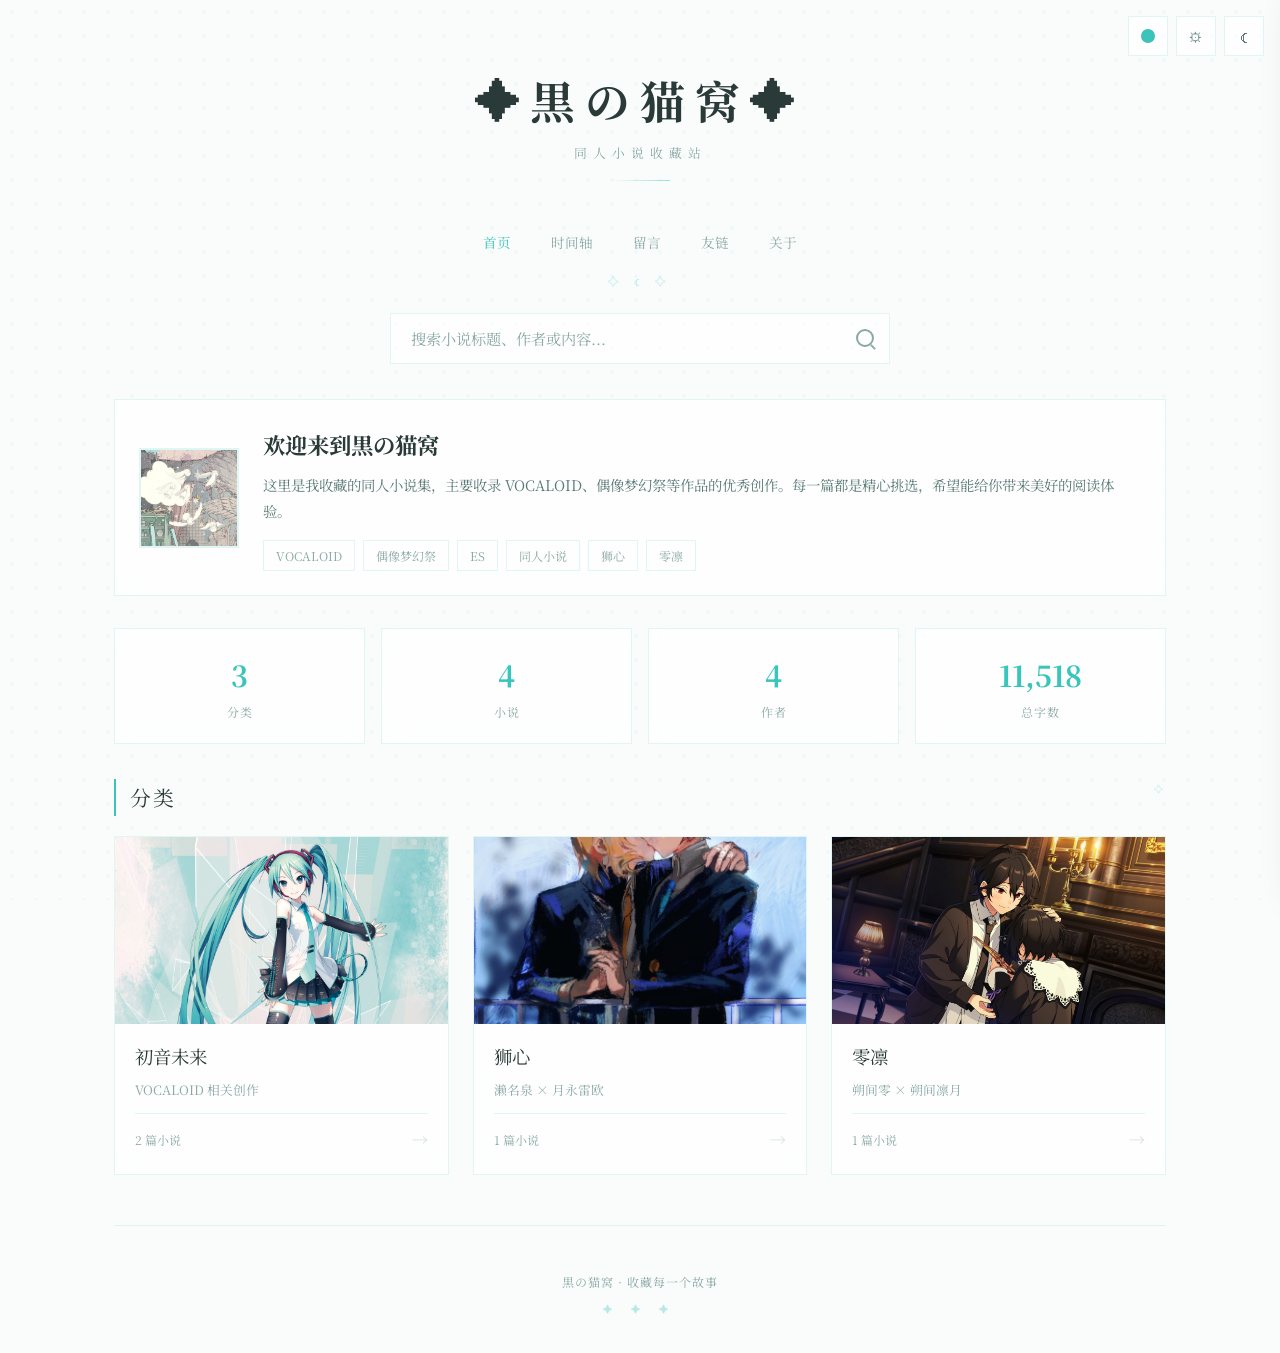
==== 备份文件（勿删）/index.html @ a97a9b84 "Deploy site - 2026-06-17 03:52:42" ====
<!DOCTYPE html>
<html lang="zh-CN">
<head>
<meta charset="UTF-8">
<meta name="viewport" content="width=device-width, initial-scale=1.0">
<link rel="icon" type="image/jpeg" href="favicon.jpg">
<meta name="description" content="黒の猫窝 - 个人同人小说收藏站，收录VOCALOID、偶像梦幻祭等优秀同人创作">
<meta name="keywords" content="同人小说,VOCALOID,偶像梦幻祭,狮心,零凛,初音未来">
<meta property="og:title" content="黒の猫窝 - 同人小说收藏站">
<meta property="og:description" content="个人同人小说收藏站，收录VOCALOID、偶像梦幻祭等优秀同人创作">
<meta property="og:type" content="website">
<link rel="canonical" href="https://kuronya39.github.io/kuro-no-nekohouse/">
<meta property="og:url" content="https://kuronya39.github.io/kuro-no-nekohouse/">
<meta property="og:image" content="https://kuronya39.github.io/kuro-no-nekohouse/avatar.png">
<meta name="twitter:card" content="summary">
<meta name="twitter:title" content="黒の猫窝 - 同人小说收藏站">
<meta name="twitter:description" content="个人同人小说收藏站，收录VOCALOID、偶像梦幻祭等优秀同人创作">
<link rel="preconnect" href="https://fonts.googleapis.com">
<link rel="preconnect" href="https://fonts.gstatic.com" crossorigin>
<link href="https://fonts.googleapis.com/css2?family=Noto+Serif+SC:wght@400;700&display=swap" rel="stylesheet">
<noscript>
<style>
  .loading-overlay { display: none !important; }
  .page { display: block !important; }
  .app-container { opacity: 1 !important; }
  body::after {
    content: '本站需要启用 JavaScript 才能正常运行。请在浏览器设置中开启 JavaScript 后刷新页面。';
    display: block; padding: 40px 20px; text-align: center;
    color: var(--accent-primary); font-size: 1rem; font-family: serif;
    background: #ffffff; position: fixed; inset: 0; z-index: 99999;
  }
</style>
</noscript>
<style>
/* ===== GOTHIC SCROLLBAR ===== */
::-webkit-scrollbar { width: 6px; }
::-webkit-scrollbar-track { background: var(--bg-primary); }
::-webkit-scrollbar-thumb { background: var(--accent-primary); border-radius: var(--radius-sm); }
::-webkit-scrollbar-thumb:hover { background: var(--accent-primary-light); }
* { scrollbar-width: thin; scrollbar-color: var(--accent-primary) var(--bg-primary); }

/* ===== LIGHT MODE - Pixiv Style ===== */
/* Global form element reset - consistent font and no border-radius */
input, select, textarea, button {
  font-family: var(--font-serif);
  border-radius: var(--radius-sm);
  -webkit-appearance: none;
  -moz-appearance: none;
  appearance: none;
}
select {
  background-image: url("data:image/svg+xml,%3Csvg xmlns='http://www.w3.org/2000/svg' width='10' height='6'%3E%3Cpath d='M0 0l5 6 5-6z' fill='%23999'/%3E%3C/svg%3E");
  background-repeat: no-repeat;
  background-position: right 10px center;
  padding-right: 28px;
}

:root {
  --bg-primary: #fafcfc;
  --bg-secondary: #f0f5f5;
  --bg-card: rgba(255, 255, 255, 0.7);
  --bg-card-hover: rgba(255, 255, 255, 0.85);
  --text-primary: #2a3a38;
  --text-secondary: #5a7a76;
  --text-muted: #8aa8a4;
  --border-light: rgba(57, 197, 187, 0.15);
  --border-hover: rgba(57, 197, 187, 0.35);
  --shadow-soft: 0 2px 12px rgba(0, 0, 0, 0.04);
  --shadow-card: 0 1px 4px rgba(0, 0, 0, 0.03);
  --shadow-hover: 0 4px 16px rgba(0, 0, 0, 0.06);
  --font-serif: 'Noto Serif SC', 'Georgia', serif;
  --font-sans: -apple-system, BlinkMacSystemFont, 'Segoe UI', 'PingFang SC', 'Microsoft YaHei', sans-serif;
  --font-display: 'Noto Serif SC', 'Georgia', serif;
  --transition: all 0.3s ease;
  --reader-font-size: 16px;
  --reader-line-height: 1.9;
  --radius-sm: 0px;
  --radius-md: 0px;
  --radius-lg: 0px;
  /* Default accent (Miku Teal) */
  --accent-primary: #39c5bb;
  --accent-primary-light: #5bbfb8;
  --accent-pink: #5bbfb8;
  --accent-rose: #8dd8d2;
  --accent-miku: #39c5bb;
  --accent-miku-light: #5bbfb8;
  --accent-miku-glow: rgba(57, 197, 187, 0.15);
  --accent-gothic: #7a9e8a;
  --accent-gothic-light: #a0c4b0;
  --accent-blood: #b08080;
  --accent-silver: #8a8a8a;
}

/* ===== DARK MODE ===== */
[data-theme="dark"] {
  --bg-primary: #0a1a1a;
  --bg-secondary: #0e2020;
  --bg-card: rgba(20, 40, 38, 0.6);
  --bg-card-hover: rgba(28, 52, 50, 0.7);
  --text-primary: #d0e8e4;
  --text-secondary: #8ab8b0;
  --text-muted: #5a8a82;
  --accent-primary: #4dd4cc;
  --accent-primary-light: #6de0d8;
  --accent-pink: #6de0d8;
  --accent-rose: #8dd8d2;
  --accent-silver: #7a746c;
  --accent-gothic: #8ab8a0;
  --accent-gothic-light: #a8d4b8;
  --accent-blood: #c89898;
  --accent-miku: #4dd4cc;
  --accent-miku-light: #6de0d8;
  --accent-miku-glow: rgba(77, 212, 204, 0.1);
  --border-light: rgba(57, 197, 187, 0.12);
  --border-hover: rgba(77, 212, 204, 0.3);
  --shadow-soft: 0 2px 12px rgba(0, 0, 0, 0.3);
  --shadow-card: 0 1px 4px rgba(0, 0, 0, 0.2);
  --shadow-hover: 0 4px 16px rgba(0, 0, 0, 0.35);
}

/* ===== COLOR SCHEME: Miku Teal (Default) ===== */
[data-color-scheme="miku"] {
  --accent-primary: #39c5bb;
  --accent-primary-light: #5bbfb8;
  --accent-pink: #5bbfb8;
  --accent-rose: #8dd8d2;
  --accent-miku: #39c5bb;
  --accent-miku-light: #5bbfb8;
  --accent-miku-glow: rgba(57, 197, 187, 0.15);
  --accent-gothic: #7a9e8a;
  --accent-gothic-light: #a0c4b0;
  --accent-blood: #b08080;
}
[data-color-scheme="miku"][data-theme="dark"] {
  --bg-primary: #0a1a1a;
  --bg-secondary: #0e2020;
  --bg-card: rgba(20, 40, 38, 0.6);
  --bg-card-hover: rgba(28, 52, 50, 0.7);
  --text-primary: #d0e8e4;
  --text-secondary: #8ab8b0;
  --text-muted: #5a8a82;
  --accent-primary: #4dd4cc;
  --accent-primary-light: #6de0d8;
  --accent-pink: #6de0d8;
  --accent-rose: #8dd8d2;
  --accent-miku: #4dd4cc;
  --accent-miku-light: #6de0d8;
  --accent-miku-glow: rgba(77, 212, 204, 0.1);
  --accent-gothic: #8ab8a0;
  --accent-gothic-light: #a8d4b8;
  --accent-blood: #c89898;
  --border-light: rgba(77, 212, 204, 0.12);
  --border-hover: rgba(77, 212, 204, 0.3);
}

/* ===== COLOR SCHEME: Rose Pink ===== */
[data-color-scheme="rose"] {
  --bg-primary: #fdf8fa;
  --bg-secondary: #f8f0f3;
  --bg-card: rgba(255, 255, 255, 0.7);
  --bg-card-hover: rgba(255, 255, 255, 0.85);
  --text-primary: #3a2a2e;
  --text-secondary: #7a5a62;
  --text-muted: #aa8a92;
  --accent-primary: #F23172;
  --accent-primary-light: #f5608e;
  --accent-pink: #f5608e;
  --accent-rose: #f8a0b8;
  --accent-miku: #F23172;
  --accent-miku-light: #f5608e;
  --accent-miku-glow: rgba(242, 49, 114, 0.12);
  --accent-gothic: #c44a78;
  --accent-gothic-light: #e07098;
  --accent-blood: #d06060;
  --border-light: rgba(242, 49, 114, 0.12);
  --border-hover: rgba(242, 49, 114, 0.3);
}
[data-color-scheme="rose"][data-theme="dark"] {
  --bg-primary: #1a0a10;
  --bg-secondary: #200e16;
  --bg-card: rgba(40, 20, 28, 0.6);
  --bg-card-hover: rgba(52, 28, 38, 0.7);
  --text-primary: #e8d0d6;
  --text-secondary: #b08a96;
  --text-muted: #806070;
  --accent-primary: #f54888;
  --accent-primary-light: #f870a0;
  --accent-pink: #f870a0;
  --accent-rose: #f8a0b8;
  --accent-miku: #f54888;
  --accent-miku-light: #f870a0;
  --accent-miku-glow: rgba(245, 72, 136, 0.1);
  --accent-gothic: #d05888;
  --accent-gothic-light: #e880a8;
  --accent-blood: #e07878;
  --border-light: rgba(245, 72, 136, 0.12);
  --border-hover: rgba(245, 72, 136, 0.3);
}

/* ===== COLOR SCHEME: Coral Sky ===== */
[data-color-scheme="coral"] {
  --bg-primary: #fefcfa;
  --bg-secondary: #f8f4f0;
  --bg-card: rgba(255, 255, 255, 0.7);
  --bg-card-hover: rgba(255, 255, 255, 0.85);
  --text-primary: #2e2a28;
  --text-secondary: #7a6a62;
  --text-muted: #aa9a92;
  --accent-primary: #ED6D52;
  --accent-primary-light: #f29078;
  --accent-pink: #f29078;
  --accent-rose: #f8b8a8;
  --accent-miku: #BADBF2;
  --accent-miku-light: #d0e8f8;
  --accent-miku-glow: rgba(186, 219, 242, 0.2);
  --accent-gothic: #8a9ab8;
  --accent-gothic-light: #a8b8d0;
  --accent-blood: #b08070;
  --accent-miku-alt: #ED6D52;
  --accent-miku-alt-light: #f29078;
  --border-light: rgba(237, 109, 82, 0.15);
  --border-hover: rgba(237, 109, 82, 0.35);
}
[data-color-scheme="coral"][data-theme="dark"] {
  --bg-primary: #1a1410;
  --bg-secondary: #201a14;
  --bg-card: rgba(40, 30, 24, 0.6);
  --bg-card-hover: rgba(52, 40, 32, 0.7);
  --text-primary: #e0d8d0;
  --text-secondary: #b0a090;
  --text-muted: #807060;
  --accent-primary: #f08068;
  --accent-primary-light: #f4a090;
  --accent-pink: #f4a090;
  --accent-rose: #f8c8b8;
  --accent-miku: #c8e0f4;
  --accent-miku-light: #dceaf8;
  --accent-miku-glow: rgba(200, 224, 244, 0.12);
  --accent-gothic: #a0b0c8;
  --accent-gothic-light: #b8c8e0;
  --accent-blood: #d89888;
  --accent-miku-alt: #f08068;
  --accent-miku-alt-light: #f4a090;
  --border-light: rgba(240, 128, 104, 0.12);
  --border-hover: rgba(240, 128, 104, 0.3);
}

/* ===== COLOR SCHEME: Deep Night ===== */
[data-color-scheme="night"] {
  --bg-primary: #f5f6fa;
  --bg-secondary: #eef0f5;
  --bg-card: rgba(255, 255, 255, 0.7);
  --bg-card-hover: rgba(255, 255, 255, 0.85);
  --text-primary: #1a1a2e;
  --text-secondary: #5a5a7a;
  --text-muted: #8a8aaa;
  --accent-primary: #3a5a9a;
  --accent-primary-light: #4a6ab0;
  --accent-pink: #4a6ab0;
  --accent-rose: #7a8ac0;
  --accent-miku: #001E44;
  --accent-miku-light: #1a3a6a;
  --accent-miku-glow: rgba(0, 30, 68, 0.1);
  --accent-gothic: #6a4a8a;
  --accent-gothic-light: #8a6aa8;
  --accent-blood: #7a4060;
  --accent-miku-alt: #6a4a8a;
  --accent-miku-alt-light: #8a6aa8;
  --border-light: rgba(0, 30, 68, 0.1);
  --border-hover: rgba(0, 30, 68, 0.25);
  --shadow-soft: 0 4px 20px rgba(0, 30, 68, 0.06);
  --shadow-card: 0 2px 8px rgba(0, 30, 68, 0.04);
  --shadow-hover: 0 8px 28px rgba(0, 30, 68, 0.1);
}
[data-color-scheme="night"][data-theme="dark"] {
  --bg-primary: #0a0a1a;
  --bg-secondary: #0e0e22;
  --bg-card: rgba(16, 16, 36, 0.6);
  --bg-card-hover: rgba(22, 22, 48, 0.7);
  --text-primary: #d0d0e8;
  --text-secondary: #a0a0c8;
  --text-muted: #6a6a8a;
  --accent-primary: #4a6ab0;
  --accent-primary-light: #6a8ac8;
  --accent-pink: #6a8ac8;
  --accent-rose: #8a9ad0;
  --accent-miku: #1a3a6a;
  --accent-miku-light: #2a5090;
  --accent-miku-glow: rgba(0, 30, 68, 0.15);
  --accent-gothic: #7a4ea8;
  --accent-gothic-light: #9a70c0;
  --accent-blood: #a86888;
  --accent-miku-alt: #7a4ea8;
  --accent-miku-alt-light: #9a70c0;
  --border-light: rgba(0, 30, 68, 0.2);
  --border-hover: rgba(106, 62, 150, 0.35);
  --shadow-soft: 0 4px 20px rgba(0, 0, 0, 0.4);
  --shadow-card: 0 2px 8px rgba(0, 0, 0, 0.3);
  --shadow-hover: 0 8px 28px rgba(0, 0, 0, 0.45);
}

/* Dark theme - specific element overrides */
[data-theme="dark"] .reader-chapter-title { color: var(--text-primary); border-bottom-color: var(--border-light); }
[data-theme="dark"] .reader-preface-block { color: var(--text-muted); border-bottom-color: var(--border-light); }
[data-theme="dark"] .novel-item { background: var(--bg-card); border-color: var(--border-light); }
[data-theme="dark"] .hero-section { background: var(--bg-card); border-color: var(--border-light); }
[data-theme="dark"] .social-link { color: var(--text-secondary); border-color: var(--border-light); }
[data-theme="dark"] .social-link:hover { color: var(--accent-primary); border-color: var(--accent-primary); }
[data-theme="dark"] .guestbook-item { background: var(--bg-card); border-color: var(--border-light); }
[data-theme="dark"] .timeline-item { color: var(--text-primary); }
[data-theme="dark"] .timeline-item::before { border-color: var(--bg-primary); }
[data-theme="dark"] .reader-content p { color: var(--text-primary); }

*, *::before, *::after { margin: 0; padding: 0; box-sizing: border-box; }

/* Global link style - GitHub blue */
a { color: var(--accent-primary); text-decoration: none; }

/* Custom Cursor */
html { cursor: url('cursors/Arrow.ani') 6 0, auto; }
a, button, [onclick], select, input[type="submit"], .nav-btn, .scheme-option, .category-card, .novel-card, .link-card, .interest-card, .back-to-top, .theme-toggle, .admin-toggle, .color-scheme-toggle { cursor: url('cursors/リンクの選択.ani') 6 0, pointer; }
input[type="text"], input[type="password"], input[type="url"], textarea, [contenteditable="true"] { cursor: url('cursors/IBeam.ani') 6 0, text; }
.loading-screen { cursor: url('cursors/待ち状態.ani') 6 0, wait; }
html { scroll-behavior: smooth; }
body {
  font-family: var(--font-serif);
  background-color: var(--bg-primary);
  color: var(--text-primary);
  line-height: 1.8;
  min-height: 100vh;
  overflow-x: hidden;
  transition: background 0.4s ease, color 0.4s ease;
  position: relative;
}

body::before {
  content: '';
  position: fixed;
  top: 0; left: 0; width: 100%; height: 100%;
  background-image: radial-gradient(circle, var(--accent-primary) 2px, transparent 2px);
  background-size: 24px 24px;
  pointer-events: none;
  z-index: -1;
  opacity: 0.06;
  transition: opacity 0.3s ease;
}

[data-theme="dark"] body::before {
  opacity: 0.04;
}

/* Skip link for accessibility */
.skip-link {
  position: absolute;
  top: -40px;
  left: 0;
  background: var(--accent-primary);
  color: white;
  padding: 8px 16px;
  z-index: 10000;
  text-decoration: none;
  font-size: 0.85rem;
  transition: top 0.3s;
}
.skip-link:focus { top: 0; }

/* Screen reader only */
.sr-only {
  position: absolute;
  width: 1px;
  height: 1px;
  padding: 0;
  margin: -1px;
  overflow: hidden;
  clip: rect(0, 0, 0, 0);
  white-space: nowrap;
  border: 0;
}

/* Gothic border decoration with lace effect */
.lace-border {
  position: relative;
  border: 1px solid var(--border-light);
}
.lace-border::before {
  content: '';
  position: absolute;
  top: -4px;
  left: 0;
  right: 0;
  height: 4px;
  background-image:
    radial-gradient(circle at 0 4px, transparent 3px, var(--accent-primary) 3px, var(--accent-primary) 4px, transparent 4px),
    radial-gradient(circle at 8px 4px, transparent 3px, var(--accent-primary) 3px, var(--accent-primary) 4px, transparent 4px),
    radial-gradient(circle at 16px 4px, transparent 3px, var(--accent-primary) 3px, var(--accent-primary) 4px, transparent 4px);
  background-size: 16px 4px;
  background-repeat: repeat-x;
  opacity: 0.4;
}
.lace-border::after {
  content: '';
  position: absolute;
  bottom: -4px;
  left: 0;
  right: 0;
  height: 4px;
  background-image:
    radial-gradient(circle at 0 0, transparent 3px, var(--accent-primary) 3px, var(--accent-primary) 4px, transparent 4px),
    radial-gradient(circle at 8px 0, transparent 3px, var(--accent-primary) 3px, var(--accent-primary) 4px, transparent 4px),
    radial-gradient(circle at 16px 0, transparent 3px, var(--accent-primary) 3px, var(--accent-primary) 4px, transparent 4px);
  background-size: 16px 4px;
  background-repeat: repeat-x;
  opacity: 0.4;
}

/* Corner gothic cross decoration */
.rose-corner {
  position: relative;
}
.rose-corner::before {
  content: '';
  position: absolute;
  top: 6px;
  right: 6px;
  width: 14px;
  height: 14px;
  opacity: 0.6;
  border: 2px solid var(--accent-primary);
}
.rose-corner::after {
  content: '';
  position: absolute;
  top: 10px;
  right: 10px;
  width: 6px;
  height: 6px;
  opacity: 0.6;
  border: 2px solid var(--accent-primary);
  border-radius: var(--radius-sm);
}

/* Theme Toggle */
.theme-toggle {
  width: 40px; height: 40px;
  border: 1px solid var(--border-light);
  background: var(--bg-card); color: var(--text-secondary);
  font-size: 1rem; cursor: pointer; transition: var(--transition);
  display: flex; align-items: center; justify-content: center;
  border-radius: var(--radius-sm);
  flex-shrink: 0;
}
.theme-toggle:hover { background: var(--accent-primary); color: white; border-color: var(--accent-primary); transform: scale(1.1); }

/* Top Toolbar */
.top-toolbar {
  position: fixed; top: 16px; right: 16px; z-index: 1000;
  display: flex; gap: 8px; align-items: center;
}

/* Color Scheme Dropdown */
.color-scheme-dropdown { position: relative; flex-shrink: 0; }
.color-scheme-toggle {
  width: 40px; height: 40px;
  border: 1px solid var(--border-light);
  background: var(--bg-card); color: var(--text-secondary);
  font-size: 1rem; cursor: pointer; transition: var(--transition);
  display: flex; align-items: center; justify-content: center;
  border-radius: var(--radius-sm);
  flex-shrink: 0;
}
.color-scheme-toggle:hover { background: var(--accent-primary); color: white; border-color: var(--accent-primary); transform: scale(1.1); }
.scheme-current-dot {
  display: block; width: 14px; height: 14px;
  border-radius: 50%;
  border: 1.5px solid rgba(128,128,128,0.15);
}
.color-scheme-menu {
  display: none;
  position: absolute;
  top: 44px;
  right: 0;
  background: var(--bg-card);
  border: 1px solid var(--border-light);
  z-index: 1001;
  min-width: 140px;
  box-shadow: var(--shadow-hover);
  border-radius: var(--radius-sm);
}
.color-scheme-menu.active { display: block; }
.scheme-option {
  display: flex; align-items: center; gap: 8px;
  width: 100%; padding: 8px 12px;
  background: transparent; border: none;
  cursor: pointer; transition: var(--transition);
  font-family: var(--font-serif); font-size: 0.8rem;
  color: var(--text-secondary);
  text-align: left;
  border-radius: var(--radius-sm);
}
.scheme-option:hover { background: var(--accent-miku-glow); color: var(--text-primary); }
.scheme-option.active { color: var(--accent-primary); font-weight: 700; }
.scheme-dot {
  display: inline-block; width: 12px; height: 12px;
  border-radius: 50%; flex-shrink: 0;
  border: 1.5px solid rgba(128,128,128,0.15);
}

/* Admin Toggle */
.admin-toggle {
  width: 40px; height: 40px;
  border: 1px solid var(--border-light);
  background: var(--bg-card); color: var(--text-secondary);
  font-size: 0.85rem; cursor: pointer; transition: var(--transition);
  display: flex; align-items: center; justify-content: center;
  border-radius: var(--radius-sm);
  flex-shrink: 0;
}
.admin-toggle:hover { background: var(--accent-primary); color: white; transform: scale(1.1); }
.admin-toggle.active { background: var(--accent-primary); color: white; border-color: var(--accent-primary); }

/* Canvas Background - Disabled */
#bgCanvas { display: none; }

/* Back to Top Button */
.back-to-top {
  position: fixed;
  bottom: 90px;
  right: 20px;
  width: 40px;
  height: 40px;
  border: 1px solid var(--border-light);
  background: var(--bg-card);
  color: var(--text-secondary);
  font-size: 1rem;
  cursor: pointer;
  transition: var(--transition);
  display: flex;
  align-items: center;
  justify-content: center;
  z-index: 999;
  opacity: 0;
  visibility: hidden;
  transform: translateY(10px);
  border-radius: var(--radius-sm);
}
.back-to-top.visible {
  opacity: 1;
  visibility: visible;
  transform: translateY(0);
}
.back-to-top:hover {
  background: var(--accent-primary);
  color: white;
  border-color: var(--accent-primary);
}

/* Layout */
.app-container { position: relative; z-index: 1; max-width: 1100px; margin: 0 auto; padding: 0 24px; }

/* Header - Gothic Cathedral Style */
.site-header { text-align: center; padding: 60px 0 30px; position: relative; display: flex; flex-direction: column; align-items: center; }

.site-title { font-family: var(--font-display); font-size: 2.8rem; color: var(--text-primary); letter-spacing: 10px; position: relative; display: flex; align-items: center; justify-content: center; }
.site-title .star-left, .site-title .star-right { position: absolute; top: 50%; transform: translateY(-50%); font-size: 0.6rem; color: var(--accent-primary); opacity: 0.5; animation: twinkle 2s ease-in-out infinite; }
.site-title .star-left { left: -24px; animation-delay: 0s; }
.site-title .star-right { right: -24px; animation-delay: 1s; }
@keyframes twinkle {
  0%, 100% { opacity: 0.3; transform: translateY(-50%) scale(0.8); }
  50% { opacity: 0.8; transform: translateY(-50%) scale(1.2); }
}
.site-subtitle { font-size: 0.8rem; color: var(--text-muted); letter-spacing: 6px; text-transform: uppercase; display: block; text-align: center; margin-bottom: 0; }
.site-divider {
  width: 60px; height: 1px;
  background: linear-gradient(90deg, transparent, var(--accent-primary), transparent);
  background-size: 200% 100%;
  animation: dividerGlow 3s ease-in-out infinite;
  margin: 16px auto 0;
  opacity: 0.5;
  transition: var(--transition);
  flex-shrink: 0;
}
@keyframes dividerGlow {
  0% { background-position: 200% 0; }
  100% { background-position: -200% 0; }
}

/* Navigation with star-moon divider */
.nav-bar { display: flex; justify-content: center; gap: 8px; padding: 15px 0; margin-bottom: 40px; flex-wrap: wrap; position: relative; }
.nav-bar::after {
  content: '\2727  \263E  \2727';
  position: absolute;
  bottom: -18px;
  left: 50%;
  transform: translateX(-50%);
  font-size: 0.7rem;
  color: var(--accent-primary);
  opacity: 0.35;
  letter-spacing: 6px;
  white-space: pre;
}
.nav-btn {
  padding: 6px 16px;
  background: none;
  border: none;
  color: var(--text-muted);
  font-family: var(--font-serif);
  font-size: 0.85rem;
  cursor: pointer;
  transition: var(--transition);
  position: relative;
}
.nav-btn::after {
  content: '';
  position: absolute;
  bottom: -2px; left: 50%; width: 0; height: 1px;
  background: var(--accent-primary);
  transition: var(--transition);
  transform: translateX(-50%);
}
.nav-btn:hover { color: var(--text-primary); }
.nav-btn:hover::after { width: 80%; }
.nav-btn.active { color: var(--accent-primary); }
.nav-btn.active::after { width: 80%; }

/* Page Sections */
.page { display: none; opacity: 0; transform: translateY(20px) scale(0.98); }
.page.active { display: block; opacity: 1; transform: translateY(0) scale(1); animation: pageFadeIn 0.4s ease; }
@keyframes pageFadeIn {
  from { opacity: 0; transform: translateY(8px); }
  to { opacity: 1; transform: translateY(0); }
}
@keyframes fadeIn { from { opacity: 0; transform: translateY(15px); } to { opacity: 1; transform: translateY(0); } }

/* Staggered fade-in for lists */
@keyframes staggerFadeIn {
  from { opacity: 0; transform: translateY(20px); }
  to { opacity: 1; transform: translateY(0); }
}

/* Scroll reveal */
.scroll-reveal {
  opacity: 0;
  transform: translateY(16px);
  transition: opacity 0.6s ease, transform 0.6s ease;
}
.scroll-reveal.visible {
  opacity: 1;
  transform: translateY(0);
}

/* Floating decorative elements */
.floating-deco {
  position: fixed;
  pointer-events: none;
  z-index: 0;
  opacity: 0.15;
  animation: float 6s ease-in-out infinite;
}
@keyframes float {
  0%, 100% { transform: translateY(0) rotate(0deg); }
  50% { transform: translateY(-20px) rotate(10deg); }
}

/* Glow pulse animation for accent elements */
.glow-pulse {
  animation: glowPulse 3s ease-in-out infinite;
}
@keyframes glowPulse {
  0%, 100% { box-shadow: 0 0 5px rgba(122, 158, 138, 0.2); }
  50% { box-shadow: 0 0 20px rgba(122, 158, 138, 0.4), 0 0 40px rgba(122, 158, 138, 0.2); }
}

/* Shimmer effect for titles */
.shimmer {
  position: relative;
  overflow: hidden;
}
.shimmer::after {
  content: '';
  position: absolute;
  top: 0; left: -100%;
  width: 50%; height: 100%;
  background: linear-gradient(90deg, transparent, rgba(122, 158, 138, 0.1), transparent);
  animation: shimmer 4s ease-in-out infinite;
}
@keyframes shimmer {
  0% { left: -100%; }
  100% { left: 200%; }
}

/* Bounce in animation */
@keyframes bounceIn {
  0% { opacity: 0; transform: scale(0.3); }
  50% { transform: scale(1.05); }
  70% { transform: scale(0.9); }
  100% { opacity: 1; transform: scale(1); }
}

/* Rotate decoration */
@keyframes slowRotate {
  from { transform: rotate(0deg); }
  to { transform: rotate(360deg); }
}

/* ===== NEW ANIMATIONS ===== */

/* Card shine sweep on hover */
.card-shine { position: relative; overflow: hidden; }
.card-shine::before {
  content: '';
  position: absolute;
  top: 0; left: -100%; width: 60%; height: 100%;
  background: linear-gradient(90deg, transparent, rgba(255,255,255,0.08), transparent);
  transition: none;
  z-index: 1;
  pointer-events: none;
}
.card-shine:hover::before {
  animation: shineSweep 0.6s ease forwards;
}
@keyframes shineSweep {
  to { left: 150%; }
}

/* Nav button ripple effect */
.nav-btn { overflow: hidden; }
.nav-btn::before {
  content: '';
  position: absolute;
  top: 50%; left: 50%;
  width: 0; height: 0;
  background: var(--accent-primary);
  opacity: 0.1;
  border-radius: 50%;
  transform: translate(-50%, -50%);
  transition: width 0.4s ease, height 0.4s ease, opacity 0.4s ease;
  pointer-events: none;
}
.nav-btn:hover::before {
  width: 120px; height: 120px;
  opacity: 0.06;
}

/* Avatar hover rotation */
.avatar-wrapper { transition: transform 0.5s cubic-bezier(0.34, 1.56, 0.64, 1); }
.avatar-wrapper:hover { transform: rotate(8deg) scale(1.05); }

/* Stat number count-up animation */
.stat-number {
  display: inline-block;
  font-variant-numeric: tabular-nums;
}

/* Novel item hover slide indicator */
.novel-item { position: relative; overflow: hidden; }
.novel-item::after {
  content: '';
  position: absolute;
  left: 0; top: 0; width: 3px; height: 100%;
  background: var(--accent-primary);
  transform: scaleY(0);
  transform-origin: top;
  transition: transform 0.3s cubic-bezier(0.34, 1.56, 0.64, 1);
}
.novel-item:hover::after {
  transform: scaleY(1);
}

/* Category card tilt effect */
.category-card { transition: transform 0.4s cubic-bezier(0.34, 1.56, 0.64, 1), border-color 0.3s ease, box-shadow 0.3s ease; }

/* Page transition slide */
.page { }

/* Floating particles background */
.bg-particles {
  position: fixed;
  top: 0; left: 0; width: 100%; height: 100%;
  pointer-events: none;
  z-index: 0;
  overflow: hidden;
}
.bg-particle {
  position: absolute;
  width: 4px; height: 4px;
  background: var(--accent-primary);
  opacity: 0;
  border-radius: 50%;
  animation: particleFloat linear infinite;
}
@keyframes particleFloat {
  0% { opacity: 0; transform: translateY(100vh) scale(0); }
  10% { opacity: 0.15; }
  90% { opacity: 0.15; }
  100% { opacity: 0; transform: translateY(-10vh) scale(1); }
}

/* Social link hover bounce */
.social-link { transition: transform 0.3s cubic-bezier(0.34, 1.56, 0.64, 1), color 0.3s ease, border-color 0.3s ease; }
.social-link:hover { transform: translateY(-3px); }

/* Tag hover color fill */
.novel-tag {
  transition: background 0.3s ease, color 0.3s ease, transform 0.2s ease;
}
.novel-tag:hover {
  transform: scale(1.05);
}

/* Reader page fade transition */
.reader-content { transition: opacity 0.3s ease; }
.reader-content.turning { opacity: 0; }

/* Scroll progress indicator */
.scroll-progress {
  position: fixed;
  top: 0; left: 0; height: 2px;
  background: var(--accent-primary);
  z-index: 9999;
  transition: width 0.1s linear;
  opacity: 0.6;
}

/* Back to top button appear animation */
.back-to-top {
  transition: opacity 0.3s ease, transform 0.3s cubic-bezier(0.34, 1.56, 0.64, 1);
}
.back-to-top.visible {
  opacity: 1 !important;
  transform: translateY(0) !important;
}

/* Footer link hover underline animation */
.footer-link {
  position: relative;
  display: inline-block;
}
.footer-link::after {
  content: '';
  position: absolute;
  bottom: -2px; left: 0;
  width: 0; height: 1px;
  background: var(--accent-primary);
  transition: width 0.3s ease;
}
.footer-link:hover::after {
  width: 100%;
}

/* Search input focus glow */
.search-input:focus {
  box-shadow: 0 0 0 3px rgba(57, 197, 187, 0.1);
}

/* ===== END NEW ANIMATIONS ===== */

/* Search */
.search-container { max-width: 500px; margin: 0 auto 35px; position: relative; }
.search-input {
  width: 100%; padding: 14px 50px 14px 20px; border: 1px solid var(--border-light);
  background: var(--bg-card); color: var(--text-primary); font-family: var(--font-serif);
  font-size: 0.95rem; transition: var(--transition);
  border-radius: var(--radius-sm);
}
.search-input:focus { outline: none; border-color: var(--accent-primary); }
.search-input::placeholder { color: var(--text-muted); }
.search-icon { position: absolute; right: 16px; top: 50%; transform: translateY(-50%); color: var(--text-muted); width: 18px; height: 18px; border: 2px solid currentColor; border-radius: 50%; display: flex; align-items: center; justify-content: center; pointer-events: none; }
.search-icon::before { content: ''; position: absolute; width: 6px; height: 2px; background: currentColor; transform: rotate(45deg); bottom: -3px; right: -4px; }

.search-results { display: none; }
.search-results.active { display: block; }
.search-result-item {
  background: var(--bg-card); border: 1px solid var(--border-light);
  padding: 18px 22px; margin-bottom: 12px; cursor: pointer;
  transition: var(--transition);
  border-radius: var(--radius-sm);
}
.search-result-item:hover { border-color: var(--border-hover); }
.search-result-item h4 { font-size: 1rem; color: var(--text-primary); margin-bottom: 4px; }
.search-result-item p { font-size: 0.8rem; color: var(--text-muted); }
.search-result-item .highlight { color: var(--accent-primary); background: rgba(122, 158, 138, 0.08); padding: 0 2px; }
.search-empty { text-align: center; padding: 40px; color: var(--text-muted); }

/* Hero Section */
.hero-section { background: var(--bg-card); border: 1px solid var(--border-light); padding: 24px; margin-bottom: 32px; display: flex; gap: 24px; align-items: center; transition: var(--transition); backdrop-filter: blur(10px); box-shadow: inset 0 0 0 1px rgba(255,255,255,0.5); }
.hero-section:hover { border-color: var(--border-hover); }
.hero-avatar { width: 100px; height: 100px; flex-shrink: 0; object-fit: cover; transition: transform 0.4s ease; border: 2px solid var(--border-light); border-radius: var(--radius-sm); display: block; }
.hero-section:hover .hero-avatar { transform: scale(1.05); }
.hero-content { flex: 1; }
.hero-content h2 { font-family: var(--font-display); font-size: 1.4rem; color: var(--text-primary); margin-bottom: 8px; }
.hero-content p { color: var(--text-secondary); font-size: 0.9rem; line-height: 1.8; margin-bottom: 16px; }
.hero-tags { display: flex; flex-wrap: wrap; gap: 8px; }
.hero-tag { padding: 4px 12px; border: 1px solid var(--border-light); font-size: 0.75rem; color: var(--text-muted); transition: var(--transition); border-radius: var(--radius-sm); }
.hero-tag:hover { border-color: var(--accent-primary); color: var(--accent-primary); }

/* Stats Row */
.stats-row { display: grid; grid-template-columns: repeat(4, 1fr); gap: 16px; margin-bottom: 35px; }
.stat-item { background: var(--bg-card); border: 1px solid var(--border-light); padding: 20px; text-align: center; transition: var(--transition); border-radius: var(--radius-sm); backdrop-filter: blur(10px); }
.stat-item:hover { border-color: var(--border-hover); }
.stat-number { font-family: var(--font-display); font-size: 1.8rem; color: var(--accent-miku); font-weight: 700; }
.stat-label { font-size: 0.75rem; color: var(--text-muted); letter-spacing: 1px; }

/* Section Title with cross decoration */
.section-title { font-family: var(--font-display); font-size: 1.3rem; color: var(--text-primary); margin-bottom: 20px; padding-left: 14px; border-left: 2px solid var(--accent-primary); position: relative; letter-spacing: 2px; }
.section-title::after {
  content: '\2727';
  position: absolute;
  top: 2px;
  right: 0;
  font-size: 0.6rem;
  color: var(--accent-primary);
  opacity: 0.35;
  font-family: var(--font-serif);
}


/* Category Grid */
.category-grid { display: grid; grid-template-columns: repeat(auto-fill, minmax(300px, 1fr)); gap: 24px; margin-bottom: 50px; }
.category-card {
  background: var(--bg-card); border: 1px solid var(--border-light);
  padding: 0;
  cursor: pointer; transition: var(--transition);
  overflow: hidden; position: relative;
  border-radius: var(--radius-sm);
  backdrop-filter: blur(10px); box-shadow: inset 0 0 0 1px rgba(255,255,255,0.5);
}
.category-card:hover {
  transform: translateY(-2px);
  border-color: var(--accent-primary);
  box-shadow: 0 4px 20px var(--accent-miku-glow);
}
.category-card:hover .category-image { transform: scale(1.03); }
.category-image { width: 100%; aspect-ratio: 16 / 9; object-fit: cover; transition: transform 0.5s ease; display: block; }
.category-body { padding: 16px 20px 20px; }
.category-name { font-family: var(--font-display); font-size: 1.15rem; color: var(--text-primary); margin-bottom: 4px; transition: color 0.3s; }
.category-card:hover .category-name { color: var(--accent-primary); }
.category-desc { font-size: 0.8rem; color: var(--text-muted); margin-bottom: 12px; }
.category-footer { display: flex; justify-content: space-between; align-items: center; padding-top: 12px; border-top: 1px solid var(--border-light); }
.category-count { font-size: 0.75rem; color: var(--text-muted); }
.category-arrow { color: var(--text-muted); transition: var(--transition); opacity: 0.4; }
.category-card:hover .category-arrow { opacity: 1; color: var(--accent-primary); transform: translateX(4px); }

/* Category Page with Header Image */
.category-hero { width: 100%; aspect-ratio: 16 / 9; object-fit: cover; margin-bottom: 25px; border: 1px solid var(--border-light); border-radius: var(--radius-sm); }
.category-hero-fallback {
  width: 100%; aspect-ratio: 16 / 9;
  background: linear-gradient(135deg, var(--accent-primary-light), var(--accent-rose), var(--accent-primary));
  display: flex; align-items: center; justify-content: center;
  font-size: 3rem; color: white; opacity: 0.5;
  margin-bottom: 25px;
  border: 1px solid var(--border-light);
  border-radius: var(--radius-sm);
}

/* Sidebar Layout */
.content-with-sidebar { display: flex; gap: 30px; }
.main-content { flex: 1; min-width: 0; }
.sidebar { width: 240px; flex-shrink: 0; }

/* Sidebar Widgets */
.sidebar-widget {
  background: var(--bg-card); border: 1px solid var(--border-light);
  padding: 20px; margin-bottom: 20px;
  border-radius: var(--radius-sm);
}
.sidebar-widget h4 {
  font-family: var(--font-display); font-size: 1rem; color: var(--text-primary);
  margin-bottom: 14px; padding-bottom: 10px; border-bottom: 1px solid var(--border-light);
}
.sidebar-widget ul { list-style: none; }
.sidebar-widget li { padding: 6px 0; font-size: 0.85rem; color: var(--text-secondary); cursor: pointer; transition: var(--transition); border-bottom: 1px dashed var(--border-light); }
.sidebar-widget li:last-child { border-bottom: none; }
.sidebar-widget li:hover { color: var(--accent-primary); padding-left: 6px; }
.sidebar-widget .widget-count { float: right; font-size: 0.75rem; color: var(--text-muted); }

/* Author Filter */
.author-filter { display: flex; flex-wrap: wrap; gap: 8px; margin-bottom: 20px; align-items: center; }
.author-chip {
  padding: 6px 14px; border: 1px solid var(--border-light); background: var(--bg-card);
  color: var(--text-muted); font-size: 0.8rem; cursor: pointer; transition: var(--transition);
  border-radius: var(--radius-sm);
}
.author-chip:hover { border-color: var(--accent-primary); color: var(--accent-primary); }
.author-chip.active { background: var(--accent-primary); color: white; border-color: var(--accent-primary); }

/* Page Header */
.page-header { text-align: center; padding: 15px 0 30px; }
.page-header h2 { font-family: var(--font-display); font-size: 1.7rem; color: var(--text-primary); margin-bottom: 6px; }
.page-header p { color: var(--text-muted); font-size: 0.85rem; }

/* Sort Bar */
.sort-bar { display: flex; justify-content: space-between; align-items: center; margin-bottom: 20px; padding: 12px 0; border-bottom: 1px solid var(--border-light); flex-wrap: wrap; gap: 10px; }
.sort-label { font-size: 0.8rem; color: var(--text-muted); }
.sort-btn { padding: 5px 14px; border: 1px solid var(--border-light); background: transparent; color: var(--text-muted); font-size: 0.8rem; cursor: pointer; transition: var(--transition); margin-left: 8px; border-radius: var(--radius-sm); }
.sort-btn:hover { border-color: var(--accent-primary); color: var(--accent-primary); }
.sort-btn.active { background: var(--accent-primary); color: white; border-color: var(--accent-primary); }

/* Novel List */
.novel-list { display: flex; flex-direction: column; gap: 14px; padding-bottom: 60px; }
.novel-item {
  background: var(--bg-card); border: 1px solid var(--border-light);
  padding: 16px 20px; cursor: pointer; transition: var(--transition);
  display: flex; gap: 16px; align-items: center;
  position: relative;
  border-radius: var(--radius-sm);
  overflow: hidden;
}
.novel-item:hover {
  transform: translateX(4px);
  border-color: var(--accent-primary);
  box-shadow: 0 2px 12px var(--accent-miku-glow);
}
.novel-item:hover .novel-number { background: var(--accent-primary); color: white; border-color: var(--accent-primary); transform: scale(1.1); transition: all 0.5s cubic-bezier(0.4, 0, 0.2, 1); }
.novel-item:hover .novel-arrow { transform: translateX(6px); opacity: 1; }
.novel-item:hover .novel-title { color: var(--accent-primary); }
.novel-number { width: 36px; height: 36px; display: flex; align-items: center; justify-content: center; font-size: 0.85rem; color: var(--accent-primary); border: 1px solid var(--border-light); flex-shrink: 0; transition: var(--transition); border-radius: var(--radius-sm); }
.novel-info { flex: 1; }
.novel-title { font-size: 1.05rem; color: var(--text-primary); margin-bottom: 4px; font-weight: 500; transition: color 0.3s; line-height: 1.5; word-break: break-all; }
.novel-author { font-size: 0.8rem; color: var(--accent-pink); margin-bottom: 4px; }
.novel-meta { font-size: 0.75rem; color: var(--text-muted); display: flex; gap: 14px; flex-wrap: wrap; }
.novel-tags { display: flex; gap: 6px; margin-top: 8px; flex-wrap: wrap; }
.novel-tag { padding: 2px 8px; background: rgba(122, 158, 138, 0.06); font-size: 0.7rem; color: var(--accent-primary); }
.novel-arrow { color: var(--text-muted); font-size: 1.1rem; transition: var(--transition); opacity: 0.3; align-self: center; }
.novel-item:hover .novel-arrow { opacity: 1; color: var(--accent-primary); }

/* Reading progress badge on novel list */
.read-progress-badge {
  font-size: 0.7rem;
  color: var(--accent-primary);
  background: rgba(122, 158, 138, 0.08);
  padding: 2px 8px;
  margin-left: 8px;
  border-radius: var(--radius-sm);
}

/* Reader Page */
.reader-container { max-width: 680px; margin: 0 auto; padding: 10px 0 80px; }
.reader-header { text-align: center; padding: 25px 0 30px; border-bottom: 1px solid var(--border-light); margin-bottom: 35px; position: relative; }
.reader-header .reader-deco-line {
  position: absolute;
  bottom: -6px;
  left: 50%;
  transform: translateX(-50%);
  width: 60px;
  height: 1px;
  background: linear-gradient(90deg, transparent, var(--accent-primary), transparent);
  opacity: 0.5;
}
.reader-category-tag { display: inline-block; padding: 4px 14px; border: 1px solid var(--border-light); font-size: 0.75rem; color: var(--accent-primary); margin-bottom: 12px; letter-spacing: 1px; transition: var(--transition); cursor: pointer; border-radius: var(--radius-sm); }
.reader-category-tag:hover { background: var(--accent-primary); color: white; }
.reader-title { font-family: var(--font-display); font-size: 1.5rem; color: var(--text-primary); margin-bottom: 8px; line-height: 1.6; word-break: break-all; }
.reader-meta { font-size: 0.8rem; color: var(--text-muted); }
.reader-author { font-size: 0.85rem; color: var(--accent-pink); margin-top: 6px; }

/* Reader action buttons */
.reader-actions {
  display: flex;
  justify-content: center;
  gap: 12px;
  margin-bottom: 20px;
  flex-wrap: wrap;
}
.reader-action-btn {
  padding: 6px 16px;
  border: 1px solid var(--border-light);
  background: var(--bg-card);
  color: var(--text-muted);
  font-family: var(--font-serif);
  font-size: 0.8rem;
  cursor: pointer;
  transition: var(--transition);
  border-radius: var(--radius-sm);
  display: inline-flex;
  align-items: center;
  gap: 6px;
}
.reader-action-btn:hover {
  border-color: var(--accent-primary);
  color: var(--accent-primary);
}
.reader-action-btn.active {
  background: var(--accent-primary);
  color: white;
  border-color: var(--accent-primary);
}
.reader-action-btn.copied {
  background: var(--accent-primary);
  color: white;
  border-color: var(--accent-primary);
}
.heart-icon {
  display: inline-block;
  width: 12px;
  height: 12px;
  border: 1.5px solid currentColor;
  border-top: none;
  border-right: none;
  transform: rotate(-45deg);
  margin-right: 4px;
  position: relative;
  vertical-align: middle;
}
.heart-icon::before {
  content: '';
  position: absolute;
  width: 12px;
  height: 12px;
  border: 1.5px solid currentColor;
  border-radius: 50%;
  border-bottom: none;
  border-right: none;
  top: -6px;
  left: -1.5px;
}
.heart-icon::after {
  content: '';
  position: absolute;
  width: 12px;
  height: 12px;
  border: 1.5px solid currentColor;
  border-radius: 50%;
  border-bottom: none;
  border-right: none;
  top: -1.5px;
  left: -7px;
}
.heart-icon.filled {
  background: currentColor;
  border-color: currentColor;
}
.heart-icon.filled::before, .heart-icon.filled::after {
  background: currentColor;
  border-color: currentColor;
}

/* Chapter title display in content area */
.reader-chapter-title {
  text-align: center;
  font-family: var(--font-display);
  font-size: 1.15rem;
  color: var(--text-primary);
  margin-bottom: 24px;
  padding-bottom: 16px;
  border-bottom: 1px solid var(--border-light);
  letter-spacing: 2px;
}
/* Preface/notes in content area (AO3 style) */
.reader-preface-block {
  margin-bottom: 24px;
  padding: 16px 0;
  border-bottom: 1px dashed var(--border-light);
  font-size: 0.85rem;
  color: var(--text-muted);
  font-style: italic;
  line-height: 1.8;
}

/* Reader Settings */
.reader-settings { background: var(--bg-card); border: 1px solid var(--border-light); margin-bottom: 25px; border-radius: var(--radius-sm); backdrop-filter: blur(10px); }
.settings-header { padding: 12px 16px; display: flex; justify-content: space-between; align-items: center; cursor: pointer; transition: var(--transition); }
.settings-header:hover { background: rgba(122, 158, 138, 0.03); }
.settings-title { font-size: 0.85rem; color: var(--text-muted); }
.settings-toggle { color: var(--text-muted); font-size: 0.8rem; transition: transform 0.3s; }
.settings-panel { padding: 16px; border-top: 1px solid var(--border-light); display: none; }
.settings-panel.active { display: block; }
.settings-row { display: flex; align-items: center; gap: 16px; margin-bottom: 14px; }
.settings-row:last-child { margin-bottom: 0; }
.settings-label { font-size: 0.8rem; color: var(--text-muted); width: 50px; flex-shrink: 0; }
.settings-select {
  flex: 1;
  padding: 4px 8px;
  border: 1px solid var(--border-light);
  background: var(--bg-card);
  color: var(--text-primary);
  font-family: var(--font-serif);
  font-size: 0.85rem;
  border-radius: var(--radius-sm);
  cursor: pointer;
}
.settings-slider { flex: 1; -webkit-appearance: none; height: 4px; background: var(--border-light); outline: none; }
.settings-slider::-webkit-slider-thumb { -webkit-appearance: none; width: 14px; height: 14px; background: var(--accent-primary); cursor: pointer; border-radius: var(--radius-sm); }
.settings-value { font-size: 0.75rem; color: var(--accent-primary); width: 40px; text-align: right; }
.settings-btns { display: flex; gap: 8px; margin-top: 12px; padding-top: 12px; border-top: 1px solid var(--border-light); }
.settings-btn { padding: 5px 12px; border: 1px solid var(--border-light); background: transparent; color: var(--text-muted); font-size: 0.75rem; cursor: pointer; transition: var(--transition); border-radius: var(--radius-sm); }
.settings-btn:hover { border-color: var(--accent-primary); color: var(--accent-primary); }
.settings-btn.active { background: var(--accent-primary); color: white; border-color: var(--accent-primary); }

/* Reader Content - Fixed drop cap */
.reader-content {
  background: var(--bg-card); border: 1px solid var(--border-light);
  padding: 35px 38px; font-size: var(--reader-font-size);
  line-height: var(--reader-line-height); color: var(--text-primary); transition: var(--transition);
  border-radius: var(--radius-sm);
  text-align: justify;
}
.reader-content p { margin-bottom: 1em; text-indent: 2em; line-height: 1.9; text-align: justify; text-justify: inter-ideograph; }
.reader-content p:first-child { text-indent: 0; }
.reader-content p:first-child::first-letter {
  font-size: 1.6em;
  float: none;
  line-height: 1.3;
  margin-right: 0;
  margin-top: 0;
  font-family: var(--font-display);
  color: var(--accent-primary);
  font-weight: 700;
}
.reader-content p:first-child {
  border-left: 3px solid var(--accent-primary);
  padding-left: 12px;
}

/* 章节管理区域（后台） */
.chapter-manager {
  margin-bottom: 16px;
  padding: 12px;
  border: 1px solid var(--border-light);
  background: var(--bg-secondary);
}
.chapter-manager-title {
  font-size: 0.8rem;
  color: var(--text-muted);
  margin-bottom: 10px;
  display: flex;
  justify-content: space-between;
  align-items: center;
}
.chapter-item {
  margin-bottom: 12px;
  padding: 10px;
  border: 1px solid var(--border-light);
  background: var(--bg-card);
  position: relative;
}
.chapter-item-header {
  display: flex;
  justify-content: space-between;
  align-items: center;
  margin-bottom: 8px;
}
.chapter-item-header span {
  font-size: 0.75rem;
  color: var(--text-muted);
}
.chapter-item input[type="text"] {
  width: 100%;
  padding: 6px 10px;
  border: 1px solid var(--border-light);
  background: var(--bg-primary);
  color: var(--text-primary);
  font-family: var(--font-serif);
  font-size: 0.85rem;
  margin-bottom: 8px;
  border-radius: var(--radius-sm);
}
.chapter-item textarea {
  width: 100%;
  min-height: 100px;
  padding: 8px 10px;
  border: 1px solid var(--border-light);
  background: var(--bg-primary);
  color: var(--text-primary);
  font-family: var(--font-serif);
  font-size: 0.85rem;
  resize: vertical;
  border-radius: var(--radius-sm);
}
.chapter-item input:focus, .chapter-item textarea:focus {
  outline: none;
  border-color: var(--accent-primary);
}
.chapter-add-btn {
  padding: 6px 14px;
  border: 1px dashed var(--border-hover);
  background: transparent;
  color: var(--accent-primary);
  font-family: var(--font-serif);
  font-size: 0.8rem;
  cursor: pointer;
  transition: var(--transition);
  border-radius: var(--radius-sm);
  width: 100%;
  text-align: center;
}
.chapter-add-btn:hover {
  border-color: var(--accent-primary);
  background: var(--bg-card);
}
.chapter-del-btn {
  padding: 2px 8px;
  border: 1px solid var(--text-muted);
  background: none;
  color: var(--text-muted);
  font-size: 0.7rem;
  cursor: pointer;
  font-family: var(--font-serif);
  transition: var(--transition);
  border-radius: var(--radius-sm);
}
.chapter-del-btn:hover {
  border-color: var(--accent-blood);
  color: var(--accent-blood);
}

/* Reader Nav */
.reader-nav { display: flex; justify-content: space-between; align-items: center; margin-top: 30px; padding-top: 20px; border-top: 1px solid var(--border-light); }
.reader-nav-btn { padding: 10px 24px; border: 1px solid var(--border-light); background: var(--bg-card); color: var(--text-secondary); font-family: var(--font-serif); font-size: 0.85rem; cursor: pointer; transition: var(--transition); letter-spacing: 0.5px; border-radius: var(--radius-sm); }
.reader-nav-btn:hover { background: var(--accent-primary); color: white; border-color: var(--accent-primary); }

/* ===== Admin Panel - Floating Drawer Style ===== */
.admin-drawer {
  position: fixed; top: 0; right: -620px; width: 600px; height: 100%;
  background: var(--bg-primary); border-left: 1px solid var(--border-light);
  z-index: 1500; transition: right 0.4s ease;
  overflow-y: auto;
  box-shadow: -8px 0 32px rgba(0,0,0,0.1);
}
.admin-drawer.active { right: 0; }
.admin-drawer-overlay {
  position: fixed; top: 0; left: 0; width: 100%; height: 100%;
  background: rgba(0,0,0,0.3); z-index: 1400; display: none;
}
.admin-drawer-overlay.active { display: block; }
.admin-drawer-header {
  padding: 24px; border-bottom: 1px solid var(--border-light);
  display: flex; justify-content: space-between; align-items: center;
}
.admin-drawer-header h3 { font-family: var(--font-display); font-size: 1.2rem; }
.admin-drawer-close { background: none; border: none; font-size: 1.2rem; color: var(--text-muted); cursor: pointer; width: 32px; height: 32px; display: flex; align-items: center; justify-content: center; }
.close-x { display: inline-block; width: 14px; height: 14px; position: relative; }
.close-x::before, .close-x::after { content: ''; position: absolute; top: 50%; left: 0; width: 100%; height: 2px; background: currentColor; }
.close-x::before { transform: rotate(45deg); }
.close-x::after { transform: rotate(-45deg); }
.admin-star { display: inline-block; width: 10px; height: 10px; background: var(--accent-miku); position: relative; margin-right: 6px; vertical-align: middle; }
.admin-star::before, .admin-star::after { content: ''; position: absolute; top: 0; left: 0; width: 100%; height: 100%; background: var(--accent-miku); }
.admin-star::before { transform: rotate(45deg); }
.admin-star::after { transform: rotate(90deg); }
.admin-drawer-body { padding: 24px; }
.admin-form-row { margin-bottom: 16px; }
.admin-form-row label { display: block; font-size: 0.8rem; color: var(--text-muted); margin-bottom: 6px; }
.admin-form-row input, .admin-form-row select, .admin-form-row textarea {
  width: 100%; padding: 10px 14px; border: 1px solid var(--border-light);
  background: var(--bg-primary); color: var(--text-primary); font-family: var(--font-serif);
  font-size: 0.9rem; transition: var(--transition);
  border-radius: var(--radius-sm);
}
.admin-form-row input:focus, .admin-form-row select:focus, .admin-form-row textarea:focus { outline: none; border-color: var(--accent-primary); }
.admin-form-row textarea { min-height: 120px; resize: vertical; }
.admin-btn {
  padding: 10px 24px; border: 1px solid var(--accent-primary); background: var(--accent-primary);
  color: white; font-family: var(--font-serif); font-size: 0.9rem; cursor: pointer;
  transition: var(--transition); margin-right: 10px;
  border-radius: var(--radius-sm);
}
.admin-btn:hover { background: transparent; color: var(--accent-primary); }
.admin-btn.secondary { background: transparent; color: var(--accent-primary); }
.admin-btn.secondary:hover { background: var(--accent-primary); color: white; }
.admin-btn.small { padding: 6px 14px; font-size: 0.8rem; margin-right: 8px; }
.admin-io-bar { display: flex; align-items: center; gap: 8px; margin-bottom: 16px; padding-bottom: 12px; border-bottom: 1px solid var(--border-light); }
.admin-io-bar .hint { font-size: 0.7rem; color: var(--text-muted); }
.admin-token-bar { display: flex; align-items: center; gap: 8px; margin-bottom: 16px; padding-bottom: 12px; border-bottom: 1px solid var(--border-light); }
.admin-table { width: 100%; border-collapse: collapse; margin-top: 20px; }
.admin-table th, .admin-table td { padding: 10px 12px; text-align: left; border-bottom: 1px solid var(--border-light); font-size: 0.85rem; }
.admin-table th { color: var(--text-muted); font-weight: 500; }
.admin-table td { color: var(--text-secondary); }
.admin-table .admin-action { color: var(--accent-primary); cursor: pointer; margin-right: 10px; }
.admin-table .admin-action:hover { text-decoration: underline; }

/* Admin section group - extracted from inline styles */
.admin-section-group {
  border: 1px solid var(--border-light);
  padding: 16px;
  margin-bottom: 16px;
  border-radius: var(--radius-sm);
}
.admin-section-title {
  font-size: 0.85rem;
  color: var(--accent-primary);
  margin-bottom: 12px;
}

/* Login Modal */
.login-modal {
  display: none; position: fixed; top: 0; left: 0; width: 100%; height: 100%;
  background: rgba(0,0,0,0.4); z-index: 2000; align-items: center; justify-content: center;
}
.login-modal.active { display: flex; }
.login-box {
  background: var(--bg-primary); border: 1px solid var(--accent-primary); padding: 40px;
  max-width: 360px; width: 90%; text-align: center;
  border-radius: var(--radius-sm);
}
.login-box h3 { font-family: var(--font-display); font-size: 1.3rem; margin-bottom: 20px; }
.login-box input {
  width: 100%; padding: 12px 16px; margin-bottom: 16px; border: 1px solid var(--border-light);
  background: var(--bg-primary); color: var(--text-primary); font-family: var(--font-serif);
  font-size: 0.9rem;
  border-radius: var(--radius-sm);
}
.login-box input:focus { outline: none; border-color: var(--accent-primary); }

/* ===== Timeline Page ===== */
.timeline { position: relative; padding-left: 30px; margin-bottom: 50px; }
.timeline::before { content: ''; position: absolute; left: 6px; top: 0; bottom: 0; width: 1px; background: var(--border-light); }
.timeline-item { position: relative; margin-bottom: 30px; padding-left: 25px; }
.timeline-item::before { content: ''; position: absolute; left: -28px; top: 6px; width: 8px; height: 8px; background: var(--accent-miku); border: 2px solid var(--bg-primary); }
.timeline-date { font-size: 0.8rem; color: var(--accent-primary); margin-bottom: 4px; }
.timeline-title { font-size: 1rem; color: var(--text-primary); margin-bottom: 4px; font-weight: 500; }
.timeline-desc { font-size: 0.85rem; color: var(--text-muted); }

/* ===== Guestbook Page ===== */
.guestbook-intro { border: 1px solid var(--border-light); border-bottom: none; padding: 20px 28px; margin-bottom: 0; background: var(--bg-card); backdrop-filter: blur(10px); box-shadow: inset 0 0 0 1px rgba(255,255,255,0.5); }
.guestbook-intro p { font-size: 0.85rem; color: var(--text-secondary); line-height: 1.6; }
.giscus-wrapper {
  border: 1px solid var(--border-light);
  padding: 20px;
  background: var(--bg-card);
}
[data-theme="dark"] .giscus-wrapper {
  background: var(--bg-primary);
}
[data-theme="dark"] .guestbook-intro {
  background: var(--bg-primary);
  border-color: var(--border-light);
}

/* ===== Links Page ===== */
.links-grid { display: grid; grid-template-columns: repeat(auto-fill, minmax(220px, 1fr)); gap: 20px; margin-bottom: 50px; }
.link-card {
  background: var(--bg-card); border: 1px solid var(--border-light);
  padding: 24px; text-align: center; transition: var(--transition);
  text-decoration: none; color: inherit; display: block;
  border-radius: var(--radius-sm);
}
.link-card:hover {
  border-color: var(--border-hover);
  background: var(--bg-card-hover);
}
.link-card .link-icon { font-size: 2rem; margin-bottom: 10px; }
.link-card h4 { font-family: var(--font-display); font-size: 1rem; color: var(--text-primary); margin-bottom: 6px; }
.link-card p { font-size: 0.8rem; color: var(--text-muted); }

/* ===== ABOUT PAGE - Profile Style ===== */
.about-profile {
  max-width: 700px; margin: 0 auto; padding: 20px 0 60px;
}

/* Profile Header Card */
.about-header-card {
  background: var(--bg-card); border: 1px solid var(--border-light);
  padding: 40px; text-align: center; margin-bottom: 30px;
  position: relative;
  border-radius: var(--radius-sm);
}
.about-header-card .about-avatar {
  width: 100px; height: 100px; margin: 0 auto 20px;
  object-fit: cover;
  border: 2px solid var(--border-light);
  border-radius: var(--radius-sm);
  display: block;
}
.about-header-card h2 { font-family: var(--font-display); font-size: 1.8rem; color: var(--text-primary); margin-bottom: 4px; }
.about-header-card .about-handle { font-size: 0.85rem; color: var(--text-muted); margin-bottom: 20px; }

/* Social Links */
.social-links { display: flex; flex-wrap: wrap; justify-content: center; gap: 10px; margin-bottom: 10px; }
.social-link {
  display: flex; align-items: center; gap: 6px;
  padding: 8px 16px; border: 1px solid var(--border-light);
  background: var(--bg-primary); color: var(--text-secondary);
  font-size: 0.8rem; text-decoration: none; transition: var(--transition);
  border-radius: var(--radius-sm);
  backdrop-filter: blur(10px);
}
.social-link:hover { border-color: var(--accent-primary); color: var(--accent-primary); transform: translateY(-2px); }
.social-link .social-icon { font-size: 1rem; }

/* Interest Cards */
.interest-section { margin-bottom: 25px; }
.interest-card {
  background: var(--bg-card); border: 1px solid var(--border-light);
  padding: 28px; margin-bottom: 16px;
  transition: var(--transition);
  border-radius: var(--radius-sm);
}
.interest-card:hover { border-color: var(--border-hover); }
.interest-card h3 {
  font-family: var(--font-display); font-size: 1.15rem; color: var(--text-primary);
  margin-bottom: 14px; padding-bottom: 10px; border-bottom: 1px solid var(--border-light);
  display: flex; align-items: center; gap: 8px;
}

.interest-card .interest-content { font-size: 0.9rem; color: var(--text-secondary); line-height: 2; }
.interest-card .interest-content .label { color: var(--text-muted); font-size: 0.8rem; margin-right: 6px; }
.interest-card .interest-content .value { color: var(--text-primary); }

/* Back Button */
.back-btn { display: inline-flex; align-items: center; gap: 6px; padding: 8px 18px; margin-bottom: 18px; border: 1px solid var(--border-light); background: var(--bg-card); color: var(--text-secondary); font-family: var(--font-serif); font-size: 0.8rem; cursor: pointer; transition: var(--transition); border-radius: var(--radius-sm); }
.back-btn:hover { background: var(--accent-primary); color: white; border-color: var(--accent-primary); }

/* Footer with rose divider */
.site-footer {
  text-align: center;
  padding: 45px 20px 35px;
  color: var(--text-muted);
  font-size: 0.75rem;
  border-top: 1px solid var(--border-light);
  margin-top: 30px;
  letter-spacing: 1px;
  position: relative;
}
.site-footer .footer-stars {
  margin-top: 8px;
  font-size: 0.6rem;
  color: var(--accent-primary);
  opacity: 0.35;
  letter-spacing: 8px;
}

/* Loading */
.loading-overlay { 
  position: fixed; top: 0; left: 0; width: 100%; height: 100%; 
  background: var(--bg-primary); z-index: 9999; 
  display: flex; align-items: center; justify-content: center; 
  flex-direction: column; gap: 16px;
  transition: opacity 0.8s ease, visibility 0.8s ease; 
}
.loading-overlay.hidden { opacity: 0; visibility: hidden; pointer-events: none; }

.loading-ring {
  width: 36px; height: 36px;
  border: 2px solid var(--border-light);
  border-top-color: var(--accent-primary);
  border-radius: 50%;
  animation: ringSpin 0.8s linear infinite;
}
@keyframes ringSpin {
  0% { transform: rotate(0deg); }
  100% { transform: rotate(360deg); }
}

/* Admin tabs */
.admin-tabs { display: flex; gap: 0; margin-bottom: 20px; border-bottom: 1px solid var(--border-light); overflow-x: auto; }
.admin-tab {
  padding: 10px 14px; text-align: center; font-family: var(--font-serif);
  font-size: 0.85rem; color: var(--text-muted); background: none; border: none;
  cursor: pointer; transition: var(--transition); border-bottom: 2px solid transparent;
  margin-bottom: -1px; white-space: nowrap; flex-shrink: 0;
}
.admin-tab:hover { color: var(--text-primary); }
.admin-tab.active { color: var(--accent-primary); border-bottom-color: var(--accent-primary); }
.admin-tab-content { display: none; }
.admin-tab-content.active { display: block; }
.admin-edit-row { display: flex; gap: 8px; align-items: center; margin-bottom: 8px; }
.admin-edit-row input, .admin-edit-row textarea { flex: 1; padding: 6px 10px; border: 1px solid var(--border-light); background: var(--bg-primary); color: var(--text-primary); font-family: var(--font-serif); font-size: 0.85rem; border-radius: var(--radius-sm); }
.admin-edit-row textarea { min-height: 200px; width: 100%; resize: vertical; }
.admin-textarea {
  width: 100%;
  padding: 6px 10px;
  border: 1px solid var(--border-light);
  background: var(--bg-primary);
  color: var(--text-primary);
  font-family: var(--font-serif);
  font-size: 0.85rem;
  border-radius: var(--radius-sm);
  resize: vertical;
  min-height: 60px;
}
.admin-textarea:focus { outline: none; border-color: var(--accent-primary); }
.admin-small-btn { padding: 4px 12px; font-size: 0.75rem; border: 1px solid var(--accent-primary); background: var(--accent-primary); color: white; cursor: pointer; font-family: var(--font-serif); transition: var(--transition); border-radius: var(--radius-sm); }
.admin-small-btn:hover { background: transparent; color: var(--accent-primary); }
.admin-small-btn.cancel { border-color: var(--text-muted); color: var(--text-muted); background: none; }
.admin-small-btn.cancel:hover { border-color: var(--accent-primary); color: var(--accent-primary); }
.admin-about-section { margin-bottom: 16px; }
.admin-about-section label { display: block; font-size: 0.8rem; color: var(--text-muted); margin-bottom: 4px; }
.admin-about-section input, .admin-about-section textarea { width: 100%; padding: 8px 12px; border: 1px solid var(--border-light); background: var(--bg-primary); color: var(--text-primary); font-family: var(--font-serif); font-size: 0.85rem; border-radius: var(--radius-sm); }
.admin-about-section textarea { min-height: 80px; resize: vertical; }

/* Typewriter effect for site title */
@keyframes typewriter {
  from { width: 0; }
  to { width: 100%; }
}
@keyframes blink-caret {
  from, to { border-color: transparent; }
  50% { border-color: var(--accent-primary); }
}

/* Responsive */
@media (max-width: 768px) {
  .app-container { padding: 0 16px; }
  .site-title { font-size: 2rem; letter-spacing: 5px; }
  .theme-toggle, .admin-toggle, .color-scheme-toggle { top: 10px; width: 36px; height: 36px; font-size: 0.8rem; }
  .top-toolbar { top: 10px; right: 10px; gap: 4px; }
  .color-scheme-dropdown { flex-shrink: 0; }
  .admin-drawer { width: 100%; right: -100%; }
  .hero-section { flex-direction: column; text-align: center; padding: 28px 24px; gap: 20px; }
  .hero-avatar { width: 80px; height: 80px; font-size: 2rem; }
  .hero-tags { justify-content: center; }
  .stats-row { grid-template-columns: repeat(2, 1fr); gap: 10px; }
  .category-grid { grid-template-columns: 1fr; gap: 18px; }
  .content-with-sidebar { flex-direction: column; }
  .sidebar { width: 100%; }
  .sort-bar { flex-direction: column; align-items: flex-start; }
  .novel-item { padding: 16px 18px; }
  .reader-content { padding: 24px 20px; font-size: var(--reader-font-size); }
  .reader-nav { flex-direction: column; gap: 10px; }
  .reader-nav-btn { width: 100%; text-align: center; }
  .nav-btn { padding: 6px 14px; font-size: 0.85rem; }
  .about-header-card { padding: 28px 20px; }
  .social-link { padding: 6px 12px; font-size: 0.75rem; }
  .links-grid { grid-template-columns: 1fr; }

  /* Mobile bottom navigation */
  .site-header { padding: 30px 0 15px; text-align: center; }
  .site-title { display: block; text-align: center; width: 100%; }
  .site-subtitle { display: block; text-align: center; width: 100%; }
  .site-divider { margin: 15px auto 0; }
  .nav-bar {
    position: fixed;
    bottom: 0;
    left: 0;
    right: 0;
    z-index: 1000;
    background: var(--bg-card);
    border-top: 1px solid var(--border-light);
    padding: 8px 0;
    margin-bottom: 0;
    gap: 0;
    justify-content: space-around;
    box-shadow: 0 -2px 16px rgba(0,0,0,0.08);
  }
  .nav-btn {
    padding: 6px 10px;
    font-size: 0.75rem;
    letter-spacing: 0;
    flex: 1;
    text-align: center;
  }
  .nav-btn::before { display: none; }
  .nav-btn::after { display: none; }
  .nav-btn.active { color: var(--accent-primary); background: rgba(122, 158, 138, 0.06); border-radius: var(--radius-sm); }

  /* Add bottom padding for content to avoid nav overlap */
  .app-container { padding-bottom: 80px; }
  .site-footer { padding-bottom: 80px; }
  .back-to-top { bottom: 100px; }
}

@media (max-width: 480px) {
  .site-title { font-size: 1.7rem; letter-spacing: 3px; }
  .search-container { margin-bottom: 25px; }
  .stats-row { grid-template-columns: 1fr; }
}

/* ===== ACCESSIBILITY: Reduced Motion ===== */
@media (prefers-reduced-motion: reduce) {
  *, *::before, *::after {
    animation-duration: 0.01ms !important;
    animation-iteration-count: 1 !important;
    transition-duration: 0.01ms !important;
    scroll-behavior: auto !important;
  }
}
</style>
</head>
<body>
<a href="#main-content" class="skip-link">跳转到主内容</a>
<div class="loading-overlay" id="loadingOverlay">
  <div class="loading-ring"></div>
</div>
<div class="scroll-progress" id="scrollProgress"></div>
<div class="top-toolbar">
  <div class="color-scheme-dropdown" id="colorSchemeDropdown">
    <button class="color-scheme-toggle" id="colorSchemeToggle" title="切换配色" aria-label="切换配色">
      <span class="scheme-current-dot" id="schemeCurrentDot" style="background:#39c5bb"></span>
    </button>
    <div class="color-scheme-menu" id="colorSchemeMenu">
      <button class="scheme-option active" data-scheme="miku" onclick="setColorScheme('miku')"><span class="scheme-dot" style="background:#39c5bb"></span>Miku 青</button>
      <button class="scheme-option" data-scheme="rose" onclick="setColorScheme('rose')"><span class="scheme-dot" style="background:#F23172"></span>蔷薇粉</button>
      <button class="scheme-option" data-scheme="coral" onclick="setColorScheme('coral')"><span class="scheme-dot" style="background:linear-gradient(135deg,#ED6D52 60%,#BADBF2 60%)"></span>珊瑚橘</button>
      <button class="scheme-option" data-scheme="night" onclick="setColorScheme('night')"><span class="scheme-dot" style="background:linear-gradient(135deg,#001E44 60%,#46266E 60%)"></span>深夜蓝</button>
    </div>
  </div>
  <button class="admin-toggle" id="adminToggle" title="管理" aria-label="管理面板">⚙</button>
  <button class="theme-toggle" id="themeToggle" title="切换主题" aria-label="切换主题">☾</button>
</div>
<button class="back-to-top" id="backToTop" title="返回顶部" aria-label="返回顶部">↑</button>
<canvas id="bgCanvas"></canvas>

<!-- ARIA Live Region for screen readers -->
<div id="ariaLive" class="sr-only" aria-live="polite" aria-atomic="true"></div>

<!-- Login Modal -->
<div class="login-modal" id="loginModal" role="dialog" aria-modal="true" aria-labelledby="loginTitle">
  <div class="login-box">
    <h3 id="loginTitle">管理员验证</h3>
    <input type="password" id="adminPassword" placeholder="输入密码" aria-label="管理员密码">
    <button class="admin-btn" style="width:100%;margin:0;" onclick="doLogin()">进入管理</button>
    <p style="margin-top:12px;font-size:0.75rem;color:var(--text-muted);">请输入管理员密码</p>
  </div>
</div>

<!-- Admin Drawer -->
<div class="admin-drawer-overlay" id="adminOverlay" onclick="closeAdmin()"></div>
<div class="admin-drawer" id="adminDrawer" role="dialog" aria-modal="true" aria-labelledby="adminDrawerTitle">
  <div class="admin-drawer-header">
    <h3 id="adminDrawerTitle"><span class="admin-star" aria-hidden="true"></span> 管理面板</h3>
    <button class="admin-drawer-close" onclick="closeAdmin()" aria-label="关闭管理面板"><span class="close-x" aria-hidden="true"></span></button>
  </div>
  <div class="admin-drawer-body">
    <div class="admin-tabs" style="flex-wrap:wrap;">
      <button class="admin-tab active" onclick="switchAdminTab(this, 'site')">站点设置</button>
      <button class="admin-tab" onclick="switchAdminTab(this, 'categories')">分类管理</button>
      <button class="admin-tab" onclick="switchAdminTab(this, 'add')">添加小说</button>
      <button class="admin-tab" onclick="switchAdminTab(this, 'edit')">编辑小说</button>
      <button class="admin-tab" onclick="switchAdminTab(this, 'about')">关于页</button>
      <button class="admin-tab" onclick="switchAdminTab(this, 'timeline')">时间轴</button>
      <button class="admin-tab" onclick="switchAdminTab(this, 'links')">友链</button>
    </div>
    <div class="admin-io-bar">
      <span id="githubSyncStatus" style="font-size:0.75rem;color:var(--text-muted);">○ 未同步</span>
      <button class="admin-btn small" onclick="exportData()">导出数据</button>
      <button class="admin-btn small secondary" onclick="document.getElementById('importFile').click()">导入数据</button>
      <input type="file" id="importFile" accept=".json" style="display:none" onchange="importData(event)">
    </div>
    <div class="admin-token-bar">
      <label style="font-size:0.7rem;color:var(--text-muted);white-space:nowrap;">GitHub 令牌</label>
      <input type="password" id="githubTokenInput" placeholder="ghp_..." style="flex:1;padding:4px 8px;font-size:0.75rem;border:1px solid var(--border-light);background:var(--bg-primary);color:var(--text-primary);font-family:monospace;">
      <button class="admin-btn small" onclick="saveGitHubToken()">保存令牌</button>
    </div>

    <!-- Tab: 站点设置 -->
    <div class="admin-tab-content active" id="adminTabSite">
      <div class="admin-section-group">
        <div class="admin-section-title">基本信息</div>
        <div class="admin-about-section">
          <label>站点名称</label>
          <input type="text" id="cfgSiteName" placeholder="站点名称">
        </div>
        <div class="admin-about-section">
          <label>站点副标题</label>
          <input type="text" id="cfgSiteSubtitle" placeholder="站点副标题">
        </div>
        <div class="admin-about-section">
          <label>首页标题</label>
          <input type="text" id="cfgHeroTitle" placeholder="欢迎来到...">
        </div>
        <div class="admin-about-section">
          <label>首页介绍</label>
          <textarea id="cfgHeroDesc" placeholder="首页介绍文字" style="min-height:60px;resize:vertical;"></textarea>
        </div>
        <div class="admin-about-section">
          <label>首页标签 <span style="color:var(--text-muted);font-size:0.7rem;">用逗号分隔</span></label>
          <input type="text" id="cfgHeroTags" placeholder="VOCALOID,偶像梦幻祭,ES">
        </div>
        <div class="admin-about-section">
          <label>页脚文字</label>
          <input type="text" id="cfgFooterText" placeholder="页脚文字">
        </div>
      </div>
      <div class="admin-section-group">
        <div class="admin-section-title">留言板</div>
        <div class="admin-about-section">
          <label>留言板介绍</label>
          <textarea id="cfgGbIntro" placeholder="留言板介绍文字" style="min-height:40px;resize:vertical;"></textarea>
        </div>
        <div class="admin-about-section">
          <label>留言板提示</label>
          <input type="text" id="cfgGbHint" placeholder="提示文字">
        </div>
      </div>
      <button class="admin-btn" onclick="saveSiteConfig()">保存站点设置</button>
    </div>

    <!-- Tab: 分类管理 -->
    <div class="admin-tab-content" id="adminTabCategories">
      <div id="adminCategoryList"></div>
      <div style="margin-top:16px;padding-top:16px;border-top:1px solid var(--border-light);">
        <div class="admin-section-title" style="margin-bottom:12px;">添加新分类</div>
        <div class="admin-about-section">
          <label>分类 ID <span style="color:var(--text-muted);font-size:0.7rem;">英文，如 miku</span></label>
          <input type="text" id="newCatId" placeholder="miku">
        </div>
        <div class="admin-about-section">
          <label>分类名称</label>
          <input type="text" id="newCatName" placeholder="初音未来">
        </div>
        <div class="admin-about-section">
          <label>分类描述</label>
          <input type="text" id="newCatDesc" placeholder="VOCALOID 相关创作">
        </div>
        <div class="admin-about-section">
          <label>封面图片文件名 <span style="color:var(--text-muted);font-size:0.7rem;">如 miku.jpg</span></label>
          <input type="text" id="newCatImage" placeholder="图片文件名(如miku.jpg)或图片URL">
        </div>
        <button class="admin-btn" onclick="addCategory()">添加分类</button>
      </div>
    </div>

    <!-- Tab: 添加小说 -->
    <div class="admin-tab-content" id="adminTabAdd">
      <div class="admin-form-row">
        <label>小说标题 <span style="color:var(--accent-rose);font-size:0.7rem;">*必填</span></label>
        <input type="text" id="adminTitle" placeholder="输入小说的标题">
      </div>
      <div class="admin-form-row">
        <label>作者名字 <span style="color:var(--accent-rose);font-size:0.7rem;">*必填</span></label>
        <input type="text" id="adminAuthor" placeholder="输入作者的名字">
      </div>
      <div class="admin-form-row">
        <label>所属分类 <span style="color:var(--text-muted);font-size:0.7rem;">选择小说属于哪个圈子</span></label>
        <select id="adminCategory"></select>
      </div>
      <div class="admin-form-row">
        <label>标签 <span style="color:var(--text-muted);font-size:0.7rem;">用逗号分隔多个标签，如：甜文,短篇,HE</span></label>
        <input type="text" id="adminTags" placeholder="甜文,短篇">
      </div>
      <div class="admin-form-row">
        <label>前言/备注 <span style="color:var(--text-muted);font-size:0.7rem;">可选，会在正文前显示</span></label>
        <textarea id="adminPreface" class="admin-textarea" placeholder="输入前言或备注（可选）" rows="3"></textarea>
      </div>
      <div class="admin-form-row">
        <label>字数 <span id="wordCountHint" style="color:var(--accent-primary);font-size:0.7rem;">已自动计算：0 字</span></label>
        <input type="number" id="adminWords" placeholder="留空则自动计算" readonly style="background:var(--bg-secondary);color:var(--text-muted);">
      </div>
      <!-- 章节管理区域 -->
      <div class="admin-form-row">
        <label>章节管理 <span style="color:var(--text-muted);font-size:0.7rem;">管理小说的章节内容</span></label>
        <div class="chapter-manager" id="addChapterManager">
          <div class="chapter-manager-title">
            <span>章节列表</span>
            <button class="chapter-add-btn" style="width:auto;" onclick="addChapterField('add')">+ 添加章节</button>
          </div>
          <div id="addChapterList"></div>
        </div>
      </div>
      <button class="admin-btn" onclick="addNovel()">添加小说</button>
      <button class="admin-btn secondary" onclick="clearAdminForm()">清空</button>
    </div>

    <!-- Tab: 编辑小说 -->
    <div class="admin-tab-content" id="adminTabEdit">
      <div id="adminEditNovelList"></div>
    </div>

    <!-- Tab: 关于页 -->
    <div class="admin-tab-content" id="adminTabAbout">
      <div class="admin-about-section">
        <label>圈名</label>
        <input type="text" id="aboutCircleName" placeholder="例如：黒 / 黑喵子">
      </div>
      <div class="admin-about-section">
        <label>个人简介</label>
        <input type="text" id="aboutBio" placeholder="例如：@kuro_nekoko · 同人小说收藏">
      </div>
      <div class="admin-section-group">
        <div class="admin-section-title">VOCALOID</div>
        <div id="adminVocaloidTags"></div>
        <button class="admin-btn" style="margin-top:8px;padding:6px 14px;font-size:0.8rem;" onclick="addInterestTag('vocaloid')">+ 添加标签</button>
      </div>
      <div class="admin-section-group">
        <div class="admin-section-title">偶像梦幻祭</div>
        <div id="adminEnsembleTags"></div>
        <button class="admin-btn" style="margin-top:8px;padding:6px 14px;font-size:0.8rem;" onclick="addInterestTag('ensemble')">+ 添加标签</button>
      </div>
      <div class="admin-section-group">
        <div class="admin-section-title">NITRO+CHiRAL</div>
        <div id="adminNitroTags"></div>
        <button class="admin-btn" style="margin-top:8px;padding:6px 14px;font-size:0.8rem;" onclick="addInterestTag('nitro')">+ 添加标签</button>
      </div>
      <div class="admin-about-section"><label>其他兴趣</label><input type="text" id="aboutOther"></div>
      <div class="admin-section-group">
        <div class="admin-section-title">社交链接</div>
        <div class="admin-about-section"><label>QQ</label><input type="text" id="aboutLinkQQ"></div>
        <div class="admin-about-section"><label>哔哩哔哩</label><input type="text" id="aboutLinkBili"></div>
        <div class="admin-about-section"><label>GitHub</label><input type="text" id="aboutLinkGithub"></div>
        <div class="admin-about-section"><label>微博</label><input type="text" id="aboutLinkWeibo"></div>
        <div class="admin-about-section"><label>小红书</label><input type="text" id="aboutLinkXiaohongshu"></div>
        <div class="admin-about-section"><label>X</label><input type="text" id="aboutLinkX"></div>
      </div>
      <button class="admin-btn" onclick="saveAboutData()">保存关于页</button>
    </div>

    <!-- Tab: 时间轴 -->
    <div class="admin-tab-content" id="adminTabTimeline">
      <div id="adminTimelineList"></div>
      <div style="margin-top:16px;padding-top:16px;border-top:1px solid var(--border-light);">
        <div class="admin-section-title" style="margin-bottom:12px;">添加新事件</div>
        <div class="admin-about-section"><label>日期</label><input type="date" id="newTlDate"></div>
        <div class="admin-about-section"><label>标题</label><input type="text" id="newTlTitle" placeholder="事件标题"></div>
        <div class="admin-about-section"><label>描述</label><input type="text" id="newTlDesc" placeholder="事件描述"></div>
        <button class="admin-btn" onclick="addTimelineEvent()">添加事件</button>
      </div>
    </div>

    <!-- Tab: 友链 -->
    <div class="admin-tab-content" id="adminTabLinks">
      <div id="adminLinksList"></div>
      <div style="margin-top:16px;padding-top:16px;border-top:1px solid var(--border-light);">
        <div class="admin-section-title" style="margin-bottom:12px;">添加新友链</div>
        <div class="admin-about-section"><label>名称</label><input type="text" id="newLinkTitle" placeholder="站点名称"></div>
        <div class="admin-about-section"><label>图标文字 <span style="color:var(--text-muted);font-size:0.7rem;">2-3个字</span></label><input type="text" id="newLinkIcon" placeholder="LOF"></div>
        <div class="admin-about-section"><label>描述</label><input type="text" id="newLinkDesc" placeholder="站点描述"></div>
        <div class="admin-about-section"><label>链接</label><input type="text" id="newLinkUrl" placeholder="https://..."></div>
        <button class="admin-btn" onclick="addLink()">添加友链</button>
      </div>
    </div>

  </div>
</div>

<div class="app-container">
  <header class="site-header">
    <h1 class="site-title" id="siteTitleEl">✦黒の猫窝✦</h1>
    <p class="site-subtitle" id="siteSubtitleEl">同人小说收藏站</p>
    <div class="site-divider"></div>
  </header>

  <nav class="nav-bar" role="navigation" aria-label="主导航">
    <button class="nav-btn active" data-page="home">首页</button>
    <button class="nav-btn" data-page="timeline">时间轴</button>
    <button class="nav-btn" data-page="guestbook">留言</button>
    <button class="nav-btn" data-page="links">友链</button>
    <button class="nav-btn" data-page="about">关于</button>
  </nav>

  <main id="main-content" tabindex="-1">
  <!-- ===== HOME PAGE ===== -->
  <section class="page active" id="page-home" aria-label="首页">
    <div class="search-container">
      <input type="text" class="search-input" id="searchInput" placeholder="搜索小说标题、作者或内容..." aria-label="搜索小说">
      <span class="search-icon" aria-hidden="true"></span>
    </div>
    <div class="search-results" id="searchResults"></div>

    <div class="hero-section" id="heroSection">
      <img class="hero-avatar avatar-wrapper" src="avatar.png" alt="头像">
      <div class="hero-content">
        <h2 id="heroTitle"></h2>
        <p id="heroDesc"></p>
        <div class="hero-tags" id="heroTags"></div>
      </div>
    </div>

    <div class="stats-row" id="statsRow"></div>

    <div class="section-title">分类</div>
    <div class="category-grid" id="categoryGrid"></div>
  </section>

  <!-- ===== CATEGORY PAGE ===== -->
  <section class="page" id="page-category" aria-label="分类页面">
    <button class="back-btn" onclick="showPage('home')">← 返回</button>
    <div id="categoryHeroContainer"></div>
    <div class="page-header">
      <h2 id="categoryTitle"></h2>
      <p id="categoryDesc"></p>
    </div>

    <div class="content-with-sidebar">
      <div class="main-content">
        <div class="author-filter" id="authorFilter"></div>
        <div class="sort-bar">
          <span class="sort-label">排序：</span>
          <button class="sort-btn active" data-sort="default">默认</button>
          <button class="sort-btn" data-sort="date">按时间</button>
          <button class="sort-btn" data-sort="words">按字数</button>
        </div>
        <div class="novel-list" id="novelList"></div>
      </div>
      <aside class="sidebar" id="categorySidebar"></aside>
    </div>
  </section>

  <!-- ===== READER PAGE ===== -->
  <section class="page" id="page-reader" aria-label="阅读页面">
    <button class="back-btn" onclick="backToCategory()">← 返回</button>
    <div class="reader-container">
      <div class="reader-header">
        <span class="reader-category-tag" id="readerCategory"></span>
        <h2 class="reader-title" id="readerTitle"></h2>
        <p class="reader-meta" id="readerMeta"></p>
        <p class="reader-author" id="readerAuthor"></p>
        <div class="reader-actions">
      <button class="reader-action-btn" id="shareBtn" onclick="copyShareLink()">复制链接</button>
        </div>
      </div>
      <div class="reader-settings">
        <div class="settings-header" onclick="toggleSettings()">
          <span class="settings-title">阅读设置</span>
          <span class="settings-toggle" id="settingsToggle">▼</span>
        </div>
        <div class="settings-panel" id="settingsPanel">
          <div class="settings-row" id="chapterSelectRow" style="display:none;">
            <span class="settings-label">章节</span>
            <select id="chapterSelect" class="settings-select" onchange="showNovel(currentNovelIndex, this.value)"></select>
          </div>
          <div class="settings-row">
            <span class="settings-label">字号</span>
            <input type="range" class="settings-slider" id="fontSizeSlider" min="13" max="22" value="16" aria-label="调整字号">
            <span class="settings-value" id="fontSizeValue">16px</span>
          </div>
          <div class="settings-row">
            <span class="settings-label">行距</span>
            <input type="range" class="settings-slider" id="lineHeightSlider" min="1.5" max="2.5" step="0.1" value="1.9" aria-label="调整行距">
            <span class="settings-value" id="lineHeightValue">1.9</span>
          </div>
          <div class="settings-btns">
            <button class="settings-btn" onclick="setReaderStyle('default')">默认</button>
            <button class="settings-btn" onclick="setReaderStyle('compact')">紧凑</button>
            <button class="settings-btn" onclick="setReaderStyle('relaxed')">宽松</button>
          </div>
        </div>
      </div>
      <div class="reader-content" id="readerContent"></div>
      <div class="reader-nav">
        <button class="reader-nav-btn" id="prevNovel">← 上一章</button>
        <button class="reader-nav-btn" onclick="backToCategory()">返回列表</button>
        <button class="reader-nav-btn" id="nextNovel">下一章 →</button>
      </div>
    </div>
  </section>

  <!-- ===== TIMELINE PAGE ===== -->
  <section class="page" id="page-timeline" aria-label="时间轴">
    <div class="section-title">时间轴</div>
    <div class="timeline" id="timelineList"></div>
  </section>

  <!-- ===== GUESTBOOK PAGE ===== -->
  <section class="page" id="page-guestbook" aria-label="留言板">
    <div class="guestbook-intro" id="guestbookIntroArea">
      <p id="guestbookIntroText"></p>
    </div>
    <div class="giscus-wrapper" id="giscusWrapper"></div>
  </section>

  <!-- ===== LINKS PAGE ===== -->
  <section class="page" id="page-links" aria-label="友情链接">
    <div class="section-title">友情链接</div>
    <div class="links-grid" id="linksGrid"></div>
  </section>

  <!-- ===== ABOUT PAGE - New Profile Style ===== -->
  <section class="page" id="page-about" aria-label="关于页面">
    <div class="about-profile" id="aboutProfile">
      <!-- Rendered by JS from aboutData -->
    </div>
  </section>
  </main>

  <footer class="site-footer">
    <p id="footerText">黒の猫窝 · 收藏每一个故事</p>
    <p class="footer-stars" aria-hidden="true">&#10022; &#10022; &#10022;</p>
  </footer>
</div>

<script>
// ===== DATA =====
const DATA_VERSION = 1;

function safeJSONParse(key, defaultValue) {
  try {
    const item = localStorage.getItem(key);
    if (!item) return defaultValue;
    return JSON.parse(item);
  } catch (e) {
    console.warn('Failed to parse localStorage item:', key, e);
    return defaultValue;
  }
}

function safeJSONStringify(key, value) {
  try {
    localStorage.setItem(key, JSON.stringify(value));
    return true;
  } catch (e) {
    console.warn('Failed to save to localStorage:', key, e);
    announceToScreenReader('保存失败，可能是存储空间不足');
    return false;
  }
}

let categories = safeJSONParse('categories', [
  {
    id: 'miku', name: '初音未来', desc: 'VOCALOID 相关创作',
    image: 'miku.jpg',
    novels: [
      { id: 'miku-1', title: '星之声', author: '星夜', date: '2026-06-10', wordCount: 2800, tags: ['甜文', '短篇'], content: `这是初音未来分类下的示例小说内容。\n\n在这个示例中，你可以看到小说的排版效果。正文使用首字下沉的设计，段落之间有舒适的间距。\n\n当你提供真实的小说内容后，只需替换这里的文本即可。每一段会自动首行缩进，营造传统书籍的阅读体验。` },
      { id: 'miku-2', title: '虚拟歌姬的梦境', author: '月见', date: '2026-06-08', wordCount: 1500, tags: ['幻想', '中篇'], content: `这是另一篇示例小说。\n\n你可以为每个分类添加任意数量的小说。每篇小说都有独立的阅读页面，支持上一篇/下一篇导航。` }
    ]
  },
  {
    id: 'leoizumi', name: '狮心', desc: '濑名泉 × 月永雷欧',
    image: 'izumileo.jpg',
    novels: [
      { id: 'leo-1', title: '骑士与王子', author: '蔷薇', date: '2026-06-05', wordCount: 3200, tags: ['甜文', '长篇'], content: `这是狮心分类下的示例小说。\n\n濑名泉与月永雷欧的故事将在这里展开。你可以将真实的小说内容替换这段占位文本。` }
    ]
  },
  {
    id: 'reiritsu', name: '零凛', desc: '朔间零 × 朔间凛月',
    image: 'reiritsu.jpg',
    novels: [
      { id: 'rei-1', title: '月夜下的兄弟', author: '黑羽', date: '2026-06-01', wordCount: 4100, tags: ['虐文', '中篇'], content: `这是零凛分类下的示例小说。\n\n朔间兄弟的故事在这里等待被阅读。提供你的小说文本后，这里将展示真实的内容。` }
    ]
  }
]);

let timelineData = safeJSONParse('timelineData', [
  { date: '2026-06-10', title: '网站上线', desc: '黒の猫窝正式对外开放，收录第一批小说。' },
  { date: '2026-06-08', title: '新增初音未来分类', desc: '收录了两篇 VOCALOID 相关创作。' },
  { date: '2026-06-05', title: '新增狮心分类', desc: '开始收录濑名泉×月永雷欧相关作品。' },
  { date: '2026-06-01', title: '建站构想', desc: '决定建立一个个人同人小说收藏站。' }
]);

let linksData = safeJSONParse('linksData', [
  { icon: '<span aria-hidden="true">LOF</span>', title: 'LOFTER', desc: '我的 LOFTER 主页', url: '#' },
  { icon: '<span aria-hidden="true">AO3</span>', title: 'AO3', desc: 'Archive of Our Own', url: 'https://archiveofourown.org/' },
  { icon: '<span aria-hidden="true">晋</span>', title: '晋江', desc: '晋江文学城', url: 'https://www.jjwxc.net/' },
  { icon: '<span aria-hidden="true">Wiki</span>', title: 'Vocaloid Wiki', desc: 'Vocaloid 中文维基', url: 'https://w.atwiki.jp/vocaloid/' }
]);

// ===== STATE =====
let currentCategory = null;
let currentNovelIndex = 0;
let currentSort = 'default';
let currentAuthorFilter = null;
let isAdmin = false;
let readProgress = safeJSONParse('readProgress', {});
let navHistory = []; // Navigation history stack

// ===== ARIA Live Announcements =====
function announceToScreenReader(message) {
  const liveRegion = document.getElementById('ariaLive');
  if (liveRegion) {
    liveRegion.textContent = message;
    setTimeout(() => { liveRegion.textContent = ''; }, 1000);
  }
}

function showToast(message, type) {
  type = type || 'success';
  const existing = document.querySelector('.toast-notification');
  if (existing) existing.remove();
  const toast = document.createElement('div');
  toast.className = 'toast-notification toast-' + type;
  toast.textContent = message;
  toast.style.cssText = 'position:fixed;top:20px;left:50%;transform:translateX(-50%);padding:12px 24px;z-index:99999;font-size:0.85rem;font-family:var(--font-serif);border-radius:0px;animation:staggerFadeIn 0.3s ease both;pointer-events:none;';
  if (type === 'success') {
    toast.style.cssText += 'background:var(--accent-primary);color:white;border:1px solid var(--accent-primary);';
  } else if (type === 'error') {
    toast.style.cssText += 'background:var(--accent-rose);color:white;border:1px solid var(--accent-rose);';
  } else {
    toast.style.cssText += 'background:var(--bg-card);color:var(--text-primary);border:1px solid var(--border-light);';
  }
  document.body.appendChild(toast);
  setTimeout(() => { toast.style.opacity = '0'; toast.style.transition = 'opacity 0.3s'; setTimeout(() => toast.remove(), 300); }, 2500);
}

// ===== INIT =====
document.addEventListener('DOMContentLoaded', async () => {
  initTheme();
  initColorScheme();
  initCanvas();
  initScrollProgress();
  initSearch();
  initSort();
  initAdmin();
  initBackToTop();

  // Try to load latest data from GitHub first
  const loaded = await loadFromGitHub();
  if (loaded) {
    githubSyncStatus = 'synced';
  }

  renderHomePage();
  renderGuestbookIntro();
  renderStats();
  renderCategories();
  renderContinueReading();
  renderTimeline();
  renderLinks();
  renderAboutPage();
  initNav();
  initReaderSettings();
  initHashRouter();
  initTypewriterEffect();
  initSwipeNavigation();
  updateSyncUI();
  hideLoading();
});
function hideLoading() {
  document.getElementById('loadingOverlay').classList.add('hidden');
}

function saveAllData() {
  safeJSONStringify('categories', categories);
  safeJSONStringify('aboutData', aboutData);
  safeJSONStringify('siteConfig', siteConfig);
  safeJSONStringify('timelineData', timelineData);
  safeJSONStringify('linksData', linksData);
  debouncedSyncToGitHub();
}

function saveData() { saveAllData(); }

// ===== GITHUB DATA SYNC =====
let githubSyncTimer = null;
function debouncedSyncToGitHub() {
  if (githubSyncTimer) clearTimeout(githubSyncTimer);
  githubSyncTimer = setTimeout(() => {
    syncToGitHub();
  }, 2000);
}

const GITHUB_CONFIG = {
  owner: 'KuroNya39',
  repo: 'kuro-no-nekohouse',
  dataFile: 'data.json',
  guestbookFile: 'guestbook.json',
  branch: 'main'
};

// Token is stored in localStorage (set once by admin, never in source code)
function getGitHubToken() {
  return localStorage.getItem('github_token') || '';
}
function setGitHubToken(token) {
  localStorage.setItem('github_token', token);
}

function saveGitHubToken() {
  const token = document.getElementById('githubTokenInput').value.trim();
  if (!token) { alert('请输入令牌'); return; }
  setGitHubToken(token);
  updateSyncUI();
  announceToScreenReader('令牌已保存');
  alert('令牌已保存！现在可以同步数据了。');
}

function initTokenInput() {
  const token = getGitHubToken();
  if (token) {
    document.getElementById('githubTokenInput').value = token;
  }
}

let githubSyncStatus = 'idle'; // idle | syncing | synced | error
let githubSha = null; // SHA of the current data.json on GitHub (for updates)

function buildSiteData() {
  // Exclude colorScheme from siteConfig as it's a user preference, not site data
  const { colorScheme, ...siteConfigWithoutColorScheme } = siteConfig;
  return {
    _version: 2,
    _updatedAt: new Date().toISOString(),
    categories: categories,
    aboutData: aboutData,
    siteConfig: siteConfigWithoutColorScheme,
    timelineData: timelineData,
    linksData: linksData
  };
}

function loadSiteData(data) {
  if (!data || !data.categories) return false;
  
  // GitHub is the single source of truth - always use remote data
  // (every save uploads the complete dataset, so remote is always the latest full snapshot)
  categories = data.categories;
  safeJSONStringify('categories', categories);
  
  if (data.siteConfig) {
    siteConfig = data.siteConfig;
    safeJSONStringify('siteConfig', siteConfig);
  }
  
  if (data.aboutData) {
    aboutData = data.aboutData;
    safeJSONStringify('aboutData', aboutData);
  }
  
  if (data.timelineData) { timelineData = data.timelineData; safeJSONStringify('timelineData', timelineData); }
  if (data.linksData) { linksData = data.linksData; safeJSONStringify('linksData', linksData); }
  
  return true;
}

async function syncToGitHub() {
  const token = getGitHubToken();
  if (!token) {
    console.log('[Sync] No GitHub token, skipping sync.');
    githubSyncStatus = 'error';
    updateSyncUI();
    return;
  }
  if (githubSyncStatus === 'syncing') return;
  githubSyncStatus = 'syncing';
  updateSyncUI();

  const content = JSON.stringify(buildSiteData(), null, 2);
  const url = `https://api.github.com/repos/${GITHUB_CONFIG.owner}/${GITHUB_CONFIG.repo}/contents/${GITHUB_CONFIG.dataFile}`;

  try {
    // First, try to get the current file SHA (needed for update)
    if (!githubSha) {
      try {
        const res = await fetch(url, {
          headers: { 'Authorization': `token ${token}`, 'Accept': 'application/vnd.github.v3+json' }
        });
        if (res.ok) {
          const file = await res.json();
          githubSha = file.sha;
        }
      } catch (e) { /* file doesn't exist yet, that's fine */ }
    }

    // Create or update the file
    const body = {
      message: 'Update site data - ' + new Date().toLocaleString('zh-CN'),
      content: btoa(unescape(encodeURIComponent(content))),
      branch: GITHUB_CONFIG.branch
    };
    if (githubSha) body.sha = githubSha;

    const res = await fetch(url, {
      method: 'PUT',
      headers: { 'Authorization': `token ${token}`, 'Accept': 'application/vnd.github.v3+json' },
      body: JSON.stringify(body)
    });

    if (res.ok) {
      const result = await res.json();
      githubSha = result.content.sha;
      githubSyncStatus = 'synced';
      console.log('[Sync] Data synced to GitHub successfully.');
    } else {
      const err = await res.json();
      console.error('[Sync] GitHub sync error:', err);
      githubSyncStatus = 'error';
      if (err.message) console.error('[Sync] Error message:', err.message);
    }
  } catch (e) {
    console.error('[Sync] GitHub sync failed:', e);
    githubSyncStatus = 'error';
  }
  updateSyncUI();
}

async function loadFromGitHub() {
  // Use raw.githubusercontent.com for reading — no API rate limit, no token needed
  const rawUrl = `https://raw.githubusercontent.com/${GITHUB_CONFIG.owner}/${GITHUB_CONFIG.repo}/${GITHUB_CONFIG.branch}/${GITHUB_CONFIG.dataFile}?t=${Date.now()}`;
  try {
    console.log('[Sync] Fetching latest data from GitHub (raw)...');
    const res = await fetch(rawUrl, { cache: 'no-cache' });
    if (!res.ok) {
      if (res.status === 404) {
        console.log('[Sync] No remote data file found, using local data.');
      } else {
        console.error('[Sync] Fetch failed with status', res.status);
      }
      return false;
    }
    const text = await res.text();
    const data = JSON.parse(text);
    console.log('[Sync] Successfully loaded data from GitHub, updated at:', data._updatedAt);
    // Also fetch SHA via API (with token if available) for later writes
    fetchGitHubSha();
    return loadSiteData(data);
  } catch (e) {
    console.error('[Sync] Failed to load from GitHub:', e);
    // Fallback: try to use localStorage data
    try {
      const localCategories = localStorage.getItem('categories');
      if (localCategories) {
        console.log('[Sync] GitHub fetch failed, using localStorage data as fallback.');
        return loadSiteData({
          categories: JSON.parse(localCategories),
          siteConfig: JSON.parse(localStorage.getItem('siteConfig') || 'null'),
          aboutData: JSON.parse(localStorage.getItem('aboutData') || 'null'),
          timelineData: JSON.parse(localStorage.getItem('timelineData') || 'null'),
          linksData: JSON.parse(localStorage.getItem('linksData') || 'null')
        });
      }
    } catch (fallbackErr) {
      console.error('[Sync] Fallback to localStorage also failed:', fallbackErr);
    }
    return false;
  }
}

// Fetch file SHA for write operations (only needed when saving)
async function fetchGitHubSha() {
  const token = getGitHubToken();
  if (!token) return;
  try {
    const url = `https://api.github.com/repos/${GITHUB_CONFIG.owner}/${GITHUB_CONFIG.repo}/contents/${GITHUB_CONFIG.dataFile}`;
    const res = await fetch(url, { headers: { 'Authorization': `token ${token}`, 'Accept': 'application/vnd.github.v3+json' } });
    if (res.ok) {
      const file = await res.json();
      githubSha = file.sha;
    }
  } catch (e) { /* silent */ }
}

function updateSyncUI() {
  const el = document.getElementById('githubSyncStatus');
  if (!el) return;
  const statusMap = {
    idle: { text: '未同步', icon: '○' },
    syncing: { text: '同步中...', icon: '◎' },
    synced: { text: '已同步', icon: '●' },
    error: { text: '同步失败', icon: '✕' }
  };
  const s = statusMap[githubSyncStatus] || statusMap.idle;
  el.textContent = s.icon + ' ' + s.text;
  el.style.color = githubSyncStatus === 'synced' ? 'var(--accent-primary)' :
                    githubSyncStatus === 'error' ? 'var(--accent-rose)' :
                    githubSyncStatus === 'syncing' ? 'var(--text-muted)' : 'var(--text-muted)';
}

// ===== DATA IMPORT / EXPORT =====
function exportData() {
  const data = {
    _version: 2,
    _exportedAt: new Date().toISOString(),
    categories: categories,
    aboutData: aboutData,
    siteConfig: siteConfig,
    timelineData: timelineData,
    linksData: linksData,
    readProgress: readProgress,
    theme: localStorage.getItem('theme') || ''
  };
  const blob = new Blob([JSON.stringify(data, null, 2)], { type: 'application/json' });
  const url = URL.createObjectURL(blob);
  const a = document.createElement('a');
  a.href = url;
  a.download = 'site-data-' + new Date().toISOString().slice(0, 10) + '.json';
  a.click();
  URL.revokeObjectURL(url);
  announceToScreenReader('数据已导出');
}

function importData(event) {
  const file = event.target.files[0];
  if (!file) return;
  const reader = new FileReader();
  reader.onload = function(e) {
    try {
      const data = JSON.parse(e.target.result);
      if (!data.categories || !Array.isArray(data.categories)) {
        alert('文件格式不正确，缺少 categories 数据');
        return;
      }
      if (!confirm('导入将覆盖当前所有数据（小说、关于页等），确定继续吗？')) return;
      categories = data.categories;
      if (data.aboutData) { aboutData = data.aboutData; safeJSONStringify('aboutData', aboutData); }
      if (data.siteConfig) { siteConfig = data.siteConfig; safeJSONStringify('siteConfig', siteConfig); }
      if (data.timelineData) { timelineData = data.timelineData; safeJSONStringify('timelineData', timelineData); }
      if (data.linksData) { linksData = data.linksData; safeJSONStringify('linksData', linksData); }
      if (data.readProgress) { readProgress = data.readProgress; safeJSONStringify('readProgress', readProgress); }
      if (data.theme) { localStorage.setItem('theme', data.theme); }
      saveData();
      // Re-render everything
      renderStats();
      renderCategories();
      renderAboutPage();
      renderAdminEditNovelList();
      // Re-apply theme
      if (data.theme === 'dark') {
        document.documentElement.setAttribute('data-theme', 'dark');
        document.getElementById('themeToggle').textContent = '☀';
      } else {
        document.documentElement.removeAttribute('data-theme');
        document.getElementById('themeToggle').textContent = '☾';
      }
      announceToScreenReader('数据导入成功');
      alert('数据导入成功！');
    } catch (err) {
      alert('导入失败：文件解析错误\n' + err.message);
    }
  };
  reader.readAsText(file);
  event.target.value = '';
}

// ===== THEME =====
function initTheme() {
  const prefersDark = window.matchMedia('(prefers-color-scheme: dark)').matches;
  const savedTheme = localStorage.getItem('theme');
  if (savedTheme === 'dark' || (!savedTheme && prefersDark)) {
    document.documentElement.setAttribute('data-theme', 'dark');
    document.getElementById('themeToggle').textContent = '☀';
  }
  document.getElementById('themeToggle').addEventListener('click', () => {
    const isDark = document.documentElement.getAttribute('data-theme') === 'dark';
    if (isDark) {
      document.documentElement.removeAttribute('data-theme');
      localStorage.setItem('theme', 'light');
      document.getElementById('themeToggle').textContent = '☾';
    } else {
      document.documentElement.setAttribute('data-theme', 'dark');
      localStorage.setItem('theme', 'dark');
      document.getElementById('themeToggle').textContent = '☀';
    }
    updateBackgroundPattern();
    updateGiscusTheme();
  });

  // Real-time system theme listener
  window.matchMedia('(prefers-color-scheme: dark)').addEventListener('change', (e) => {
    if (!localStorage.getItem('theme')) {
      if (e.matches) {
        document.documentElement.setAttribute('data-theme', 'dark');
        document.getElementById('themeToggle').textContent = '☀';
      } else {
        document.documentElement.removeAttribute('data-theme');
        document.getElementById('themeToggle').textContent = '☾';
      }
      updateBackgroundPattern();
      updateGiscusTheme();
    }
  });
}

// ===== COLOR SCHEME =====
function setColorScheme(scheme) {
  document.documentElement.setAttribute('data-color-scheme', scheme);
  localStorage.setItem('colorScheme', scheme);
  // Update active option and current dot
  document.querySelectorAll('.scheme-option').forEach(btn => {
    btn.classList.toggle('active', btn.dataset.scheme === scheme);
  });
  // Update the current dot background
  const activeOption = document.querySelector('.scheme-option.active');
  const currentDot = document.getElementById('schemeCurrentDot');
  if (activeOption && currentDot) {
    const dot = activeOption.querySelector('.scheme-dot');
    if (dot) currentDot.style.background = dot.style.background;
  }
  // Close the dropdown menu
  const menu = document.getElementById('colorSchemeMenu');
  if (menu) menu.classList.remove('active');
  // Brief flash transition for background pattern
  document.body.style.opacity = '0.98';
  setTimeout(() => { document.body.style.opacity = '1'; }, 50);
  // Update background pattern color
  updateBackgroundPattern();
  updateGiscusTheme();
}

function initColorScheme() {
  const saved = localStorage.getItem('colorScheme');
  const scheme = saved || 'miku';
  document.documentElement.setAttribute('data-color-scheme', scheme);
  document.querySelectorAll('.scheme-option').forEach(btn => {
    btn.classList.toggle('active', btn.dataset.scheme === scheme);
  });
  // Update the current dot background
  const activeOption = document.querySelector('.scheme-option.active');
  const currentDot = document.getElementById('schemeCurrentDot');
  if (activeOption && currentDot) {
    const dot = activeOption.querySelector('.scheme-dot');
    if (dot) currentDot.style.background = dot.style.background;
  }
}

// Color scheme dropdown toggle
document.addEventListener('DOMContentLoaded', () => {
  const toggle = document.getElementById('colorSchemeToggle');
  const menu = document.getElementById('colorSchemeMenu');
  if (toggle && menu) {
    toggle.addEventListener('click', (e) => {
      e.stopPropagation();
      menu.classList.toggle('active');
    });
    document.addEventListener('click', (e) => {
      if (!document.getElementById('colorSchemeDropdown').contains(e.target)) {
        menu.classList.remove('active');
      }
    });
  }
});

function updateBackgroundPattern() {
  // Background pattern now uses CSS variables, no JS update needed
}

// ===== CANVAS with spatial grid optimization =====
function initCanvas() {
  const canvas = document.getElementById('bgCanvas');
  if (!canvas || canvas.style.display === 'none') return;
  const ctx = canvas.getContext('2d');
  let particles = [], mouseX = 0, mouseY = 0;
  let animationId;
  let isVisible = true;
  let lastMouseX = 0, lastMouseY = 0;

  function resize() { canvas.width = window.innerWidth; canvas.height = window.innerHeight; }
  resize();
  window.addEventListener('resize', resize);
  document.addEventListener('mousemove', e => {
    mouseX = e.clientX;
    mouseY = e.clientY;
  });

  // Respect prefers-reduced-motion
  const prefersReducedMotion = window.matchMedia('(prefers-reduced-motion: reduce)').matches;
  if (prefersReducedMotion) return;

  const particleCount = window.innerWidth < 768 ? 15 : 30;
  for (let i = 0; i < particleCount; i++) {
    particles.push({ x: Math.random() * canvas.width, y: Math.random() * canvas.height, vx: (Math.random() - 0.5) * 0.3, vy: (Math.random() - 0.5) * 0.3, size: Math.random() * 2 + 0.5, opacity: Math.random() * 0.25 + 0.05 });
  }

  // Use IntersectionObserver to pause when not visible
  const observer = new IntersectionObserver((entries) => {
    isVisible = entries[0].isIntersecting;
  });
  observer.observe(canvas);

  // Spatial grid for connection optimization
  const CELL_SIZE = 120;
  function buildGrid() {
    const grid = {};
    for (let i = 0; i < particles.length; i++) {
      const p = particles[i];
      const cx = Math.floor(p.x / CELL_SIZE);
      const cy = Math.floor(p.y / CELL_SIZE);
      const key = cx + ',' + cy;
      if (!grid[key]) grid[key] = [];
      grid[key].push(i);
    }
    return grid;
  }

  function animate() {
    if (!isVisible) {
      animationId = requestAnimationFrame(animate);
      return;
    }

    // Check if canvas dimensions are valid
    if (canvas.width === 0 || canvas.height === 0) {
      animationId = requestAnimationFrame(animate);
      return;
    }

    ctx.clearRect(0, 0, canvas.width, canvas.height);
    const isDark = document.documentElement.getAttribute('data-theme') === 'dark';
    const color = isDark ? '122, 158, 138' : '122, 158, 138';

    // Smooth mouse follow
    lastMouseX += (mouseX - lastMouseX) * 0.1;
    lastMouseY += (mouseY - lastMouseY) * 0.1;

    for (let i = 0; i < particles.length; i++) {
      const p = particles[i];
      const dx = lastMouseX - p.x, dy = lastMouseY - p.y;
      const dist = Math.sqrt(dx * dx + dy * dy);
      if (dist < 120) { p.vx -= dx * 0.00008; p.vy -= dy * 0.00008; }
      p.x += p.vx; p.y += p.vy;
      if (p.x < 0 || p.x > canvas.width) p.vx *= -1;
      if (p.y < 0 || p.y > canvas.height) p.vy *= -1;

      ctx.beginPath();
      ctx.arc(p.x, p.y, p.size, 0, Math.PI * 2);
      ctx.fillStyle = `rgba(${color}, ${p.opacity})`;
      ctx.fill();
    }

    // Use spatial grid to reduce connection checks
    const grid = buildGrid();
    const checked = new Set();
    for (const key in grid) {
      const [cx, cy] = key.split(',').map(Number);
      // Check current cell and neighboring cells
      for (let dx = -1; dx <= 1; dx++) {
        for (let dy = -1; dy <= 1; dy++) {
          const nKey = (cx + dx) + ',' + (cy + dy);
          if (!grid[nKey]) continue;
          for (const i of grid[key]) {
            for (const j of grid[nKey]) {
              if (j <= i) continue;
              const pairKey = i < j ? i * 10000 + j : j * 10000 + i;
              if (checked.has(pairKey)) continue;
              checked.add(pairKey);
              const p1 = particles[i], p2 = particles[j];
              const d = Math.sqrt((p1.x - p2.x) ** 2 + (p1.y - p2.y) ** 2);
              if (d < 100) {
                ctx.beginPath();
                ctx.moveTo(p1.x, p1.y);
                ctx.lineTo(p2.x, p2.y);
                ctx.strokeStyle = `rgba(${color}, ${0.06 * (1 - d / 100)})`;
                ctx.lineWidth = 0.5;
                ctx.stroke();
              }
            }
          }
        }
      }
    }

    animationId = requestAnimationFrame(animate);
  }
  animate();
}

// ===== TYPEWRITER EFFECT =====
function initTypewriterEffect() {
  const title = document.getElementById('siteTitle');
  if (!title) return;
  const text = title.textContent;
  title.textContent = '';
  title.style.overflow = 'hidden';
  title.style.whiteSpace = 'nowrap';
  title.style.borderRight = '2px solid var(--accent-primary)';
  title.style.animation = 'blink-caret 0.75s step-end infinite';

  let i = 0;
  function type() {
    if (i < text.length) {
      title.textContent += text.charAt(i);
      i++;
      setTimeout(type, 150);
    } else {
      title.style.borderRight = 'none';
      title.style.animation = 'none';
      title.style.whiteSpace = 'normal';
    }
  }
  setTimeout(type, 800);
}

// ===== SCROLL PROGRESS =====
function initScrollProgress() {
  let ticking = false;
  window.addEventListener('scroll', () => {
    if (!ticking) {
      requestAnimationFrame(() => {
        const scrollTop = window.scrollY;
        const docHeight = document.documentElement.scrollHeight - window.innerHeight;
        document.getElementById('scrollProgress').style.width = (scrollTop / docHeight * 100) + '%';
        ticking = false;
      });
      ticking = true;
    }
  });
}

// ===== BACK TO TOP =====
function initBackToTop() {
  const btn = document.getElementById('backToTop');
  let ticking = false;
  window.addEventListener('scroll', () => {
    if (!ticking) {
      requestAnimationFrame(() => {
        if (window.scrollY > 400) {
          btn.classList.add('visible');
        } else {
          btn.classList.remove('visible');
        }
        ticking = false;
      });
      ticking = true;
    }
  });
  btn.addEventListener('click', () => {
    window.scrollTo({ top: 0, behavior: 'smooth' });
  });
}

// ===== SEARCH =====
function initSearch() {
  const input = document.getElementById('searchInput');
  const results = document.getElementById('searchResults');
  let timeout;

  input.addEventListener('input', () => {
    clearTimeout(timeout);
    timeout = setTimeout(() => {
      const query = input.value.trim().toLowerCase();
      if (!query) { results.classList.remove('active'); return; }

      let matches = [];
      categories.forEach(cat => {
        cat.novels.forEach(novel => {
          if (novel.title.toLowerCase().includes(query) || novel.author.toLowerCase().includes(query) || novel.content.toLowerCase().includes(query)) {
            matches.push({ ...novel, categoryName: cat.name, categoryId: cat.id });
          }
        });
      });

      results.classList.add('active');
      if (matches.length === 0) {
        results.innerHTML = `<div class="search-empty">没有找到匹配的内容</div>`;
      } else {
        const frag = document.createDocumentFragment();
        matches.forEach(m => {
          const div = document.createElement('div');
          div.className = 'search-result-item';
          div.setAttribute('role', 'button');
          div.setAttribute('tabindex', '0');
          div.onclick = () => goToNovel(m.categoryId, m.id);
          div.onkeydown = (e) => { if (e.key === 'Enter') goToNovel(m.categoryId, m.id); };
          const h4 = document.createElement('h4');
          h4.innerHTML = highlightText(m.title, query);
          const p = document.createElement('p');
          p.textContent = `作者：${m.author} · 分类：${m.categoryName} · ${m.wordCount}字`;
          div.appendChild(h4);
          div.appendChild(p);
          frag.appendChild(div);
        });
        results.innerHTML = '';
        results.appendChild(frag);
      }
    }, 500);
  });

  input.addEventListener('blur', () => setTimeout(() => results.classList.remove('active'), 200));
}

function escapeHTML(str) {
  const div = document.createElement('div');
  div.textContent = str;
  return div.innerHTML;
}

function highlightText(text, query) {
  const idx = text.toLowerCase().indexOf(query);
  if (idx === -1) return escapeHTML(text);
  const before = escapeHTML(text.slice(0, idx));
  const match = escapeHTML(text.slice(idx, idx + query.length));
  const after = escapeHTML(text.slice(idx + query.length));
  return before + '<span class="highlight">' + match + '</span>' + after;
}

function goToNovel(catId, novelId) {
  currentCategory = categories.find(c => c.id === catId);
  const novelIndex = currentCategory.novels.findIndex(n => n.id === novelId);
  showNovel(novelIndex);
}

// ===== SORT =====
function initSort() {
  document.querySelectorAll('.sort-btn').forEach(btn => {
    btn.addEventListener('click', () => {
      document.querySelectorAll('.sort-btn').forEach(b => b.classList.remove('active'));
      btn.classList.add('active');
      currentSort = btn.dataset.sort;
      if (currentCategory) renderNovelList();
    });
  });
}

// ===== ADMIN - New Drawer Style =====
function initAdmin() {
  initTokenInput();
  document.getElementById('adminToggle').addEventListener('click', () => {
    if (isAdmin) {
      openAdmin();
    } else {
      document.getElementById('loginModal').classList.add('active');
      setTimeout(() => document.getElementById('adminPassword').focus(), 100);
    }
  });

  document.getElementById('loginModal').addEventListener('click', (e) => {
    if (e.target === document.getElementById('loginModal')) {
      document.getElementById('loginModal').classList.remove('active');
    }
  });

  document.getElementById('adminPassword').addEventListener('keypress', (e) => {
    if (e.key === 'Enter') doLogin();
  });

  // Focus trap for login modal
  document.getElementById('loginModal').addEventListener('keydown', (e) => {
    if (e.key === 'Escape') {
      document.getElementById('loginModal').classList.remove('active');
    }
  });
}

// Simple SHA-256 hash function
async function sha256(message) {
  const encoder = new TextEncoder();
  const data = encoder.encode(message);
  const hashBuffer = await crypto.subtle.digest('SHA-256', data);
  const hashArray = Array.from(new Uint8Array(hashBuffer));
  return hashArray.map(b => b.toString(16).padStart(2, '0')).join('');
}

const ADMIN_PASSWORD_HASH = '240be518fabd2724ddb6f04eeb1da5967448d7e831c08c8fa822809f74c720a9'; // SHA-256 hash

async function doLogin() {
  const pw = document.getElementById('adminPassword').value;
  const hash = await sha256(pw);
  if (hash === ADMIN_PASSWORD_HASH) {
    isAdmin = true;
    document.getElementById('adminToggle').classList.add('active');
    document.getElementById('loginModal').classList.remove('active');
    document.getElementById('adminPassword').value = '';
    openAdmin();
    announceToScreenReader('登录成功，管理面板已打开');
  } else {
    alert('密码错误');
    document.getElementById('adminPassword').value = '';
  }
}

function openAdmin() {
  document.getElementById('adminOverlay').classList.add('active');
  document.getElementById('adminDrawer').classList.add('active');
  renderAdminEditNovelList();
  // Focus first focusable element
  setTimeout(() => {
    const firstFocusable = document.querySelector('#adminDrawer button, #adminDrawer input, #adminDrawer select, #adminDrawer textarea');
    if (firstFocusable) firstFocusable.focus();
  }, 100);
}

function closeAdmin() {
  document.getElementById('adminOverlay').classList.remove('active');
  document.getElementById('adminDrawer').classList.remove('active');
  // Return focus to admin toggle
  document.getElementById('adminToggle').focus();
}

function updateWordCount() {
  // 从所有章节文本框中收集内容并计算总字数
  const container = document.getElementById('addChapterList');
  if (!container) return;
  const textareas = container.querySelectorAll('.chapter-item textarea');
  let totalContent = '';
  textareas.forEach(ta => { totalContent += ta.value; });
  const count = totalContent.replace(/\s/g, '').length;
  document.getElementById('adminWords').value = count;
  document.getElementById('wordCountHint').textContent = '已自动计算：' + count + ' 字';
}

// ===== 章节管理辅助函数 =====

// 添加小说表单中添加章节字段
function addChapterField(mode) {
  const listId = mode === 'add' ? 'addChapterList' : null;
  const container = document.getElementById(listId);
  if (!container) return;
  const count = container.querySelectorAll('.chapter-item').length;
  const div = document.createElement('div');
  div.className = 'chapter-item';
  div.innerHTML = `
    <div class="chapter-item-header">
      <span>章节 ${count + 1}</span>
      <button class="chapter-del-btn" onclick="removeChapterField(this, '${mode}')" ${count < 1 ? 'disabled style="opacity:0.3;cursor:not-allowed;"' : ''}>删除</button>
    </div>
    <input type="text" placeholder="章节标题，如：第一章 开端" oninput="updateWordCount()">
    <textarea placeholder="在这里粘贴章节正文内容..." oninput="updateWordCount()"></textarea>
  `;
  container.appendChild(div);
  updateWordCount();
}

// 添加小说表单中删除章节字段
function removeChapterField(btn, mode) {
  const container = btn.closest('#addChapterList') || btn.closest('.chapter-manager').querySelector('.chapter-item')?.parentElement;
  const manager = btn.closest('.chapter-manager');
  const items = manager.querySelectorAll('.chapter-item');
  if (items.length <= 1) return; // 至少保留一个章节
  btn.closest('.chapter-item').remove();
  // 重新编号
  manager.querySelectorAll('.chapter-item').forEach((item, i) => {
    item.querySelector('.chapter-item-header span').textContent = '章节 ' + (i + 1);
  });
  updateWordCount();
}

// 编辑小说表单中添加章节
function addEditChapter(novelId) {
  const container = document.getElementById('editChapterList-' + novelId);
  if (!container) return;
  const count = container.querySelectorAll('.chapter-item').length;
  const div = document.createElement('div');
  div.className = 'chapter-item';
  div.innerHTML = `
    <div class="chapter-item-header">
      <span>章节 ${count + 1}</span>
      <button class="chapter-del-btn" onclick="removeEditChapter(this, '${novelId}')">删除</button>
    </div>
    <input type="text" class="edit-chapter-title" value="" placeholder="章节标题">
    <textarea class="edit-chapter-content" placeholder="章节内容..."></textarea>
  `;
  container.appendChild(div);
}

// 编辑小说表单中删除章节
function removeEditChapter(btn, novelId) {
  const container = document.getElementById('editChapterList-' + novelId);
  const items = container.querySelectorAll('.chapter-item');
  if (items.length <= 1) return; // 至少保留一个章节
  btn.closest('.chapter-item').remove();
  // 重新编号
  container.querySelectorAll('.chapter-item').forEach((item, i) => {
    item.querySelector('.chapter-item-header span').textContent = '章节 ' + (i + 1);
  });
  // 如果只剩一个，禁用删除按钮
  if (container.querySelectorAll('.chapter-item').length <= 1) {
    const delBtn = container.querySelector('.chapter-del-btn');
    if (delBtn) { delBtn.disabled = true; delBtn.style.opacity = '0.3'; delBtn.style.cursor = 'not-allowed'; }
  }
}

function addNovel() {
  const title = document.getElementById('adminTitle').value.trim();
  const author = document.getElementById('adminAuthor').value.trim();
  const catId = document.getElementById('adminCategory').value;
  const tags = document.getElementById('adminTags').value.split(',').map(t => t.trim()).filter(t => t);
  const preface = document.getElementById('adminPreface').value.trim();

  // 从章节表单收集数据
  const chapterItems = document.querySelectorAll('#addChapterList .chapter-item');
  const chapters = [];
  let allContent = '';
  chapterItems.forEach(item => {
    const chTitle = item.querySelector('input[type="text"]').value.trim() || '未命名章节';
    const chContent = item.querySelector('textarea').value.trim();
    chapters.push({ title: chTitle, content: chContent });
    allContent += chContent;
  });

  if (!title || !author || chapters.length === 0 || !chapters.some(c => c.content)) { alert('请填写完整信息，至少一个章节需要有内容'); return; }

  const words = allContent.replace(/\s/g, '').length;

  const cat = categories.find(c => c.id === catId);
  const newNovel = {
    id: catId + '-' + Date.now(),
    title, author, date: new Date().toISOString().slice(0, 10),
    wordCount: words, tags, chapters, preface,
    content: allContent // 向后兼容：保留 content 字段
  };
  cat.novels.push(newNovel);
  saveData();
  clearAdminForm();
  renderAdminEditNovelList();
  renderStats();
  renderCategories();
  announceToScreenReader('小说添加成功');
  showToast('小说添加成功');
}

function deleteNovel(catId, novelId) {
  if (!confirm('确定删除这篇小说吗？')) return;
  const cat = categories.find(c => c.id === catId);
  cat.novels = cat.novels.filter(n => n.id !== novelId);
  saveData();
  renderAdminEditNovelList();
  renderStats();
  renderCategories();
  announceToScreenReader('小说已删除');
  showToast('小说已删除');
}

function clearAdminForm() {
  document.getElementById('adminTitle').value = '';
  document.getElementById('adminAuthor').value = '';
  document.getElementById('adminTags').value = '';
  document.getElementById('adminPreface').value = '';
  document.getElementById('adminWords').value = '';
  document.getElementById('wordCountHint').textContent = '已自动计算：0 字';
  // 重置章节列表为单个空章节
  const chapterList = document.getElementById('addChapterList');
  chapterList.innerHTML = '';
  addChapterField('add');
}

function renderHomePage() {
  // Site title
  const titleEl = document.getElementById('siteTitleEl');
  if (titleEl) titleEl.innerHTML = '✦' + escapeHTML(siteConfig.siteName) + '✦';
  const subtitleEl = document.getElementById('siteSubtitleEl');
  if (subtitleEl) subtitleEl.textContent = siteConfig.siteSubtitle;
  // Hero
  const heroTitle = document.getElementById('heroTitle');
  if (heroTitle) heroTitle.textContent = siteConfig.heroTitle;
  const heroDesc = document.getElementById('heroDesc');
  if (heroDesc) heroDesc.textContent = siteConfig.heroDesc;
  const heroTags = document.getElementById('heroTags');
  if (heroTags) {
    heroTags.innerHTML = (siteConfig.heroTags || []).map(t => '<span class="hero-tag">' + escapeHTML(t) + '</span>').join('');
  }
  // Footer
  const footerEl = document.getElementById('footerText');
  if (footerEl) footerEl.textContent = siteConfig.footerText;
  // Page title
  document.title = siteConfig.siteName + ' - ' + siteConfig.siteSubtitle;
}

function renderGuestbookIntro() {
  const introEl = document.getElementById('guestbookIntroText');
  if (introEl) introEl.textContent = siteConfig.guestbookIntro || '';
}

// ===== GUESTBOOK (Giscus) =====
function loadGiscus() {
  const wrapper = document.getElementById('giscusWrapper');
  if (!wrapper || wrapper.children.length > 0) return;
  
  const theme = document.documentElement.getAttribute('data-theme') === 'dark' ? 'dark_dimmed' : 'light';
  
  const script = document.createElement('script');
  script.src = 'https://giscus.app/client.js';
  script.setAttribute('data-repo', 'KuroNya39/kuro-no-nekohouse');
  script.setAttribute('data-repo-id', 'R_kgDOS6pURQ');
  script.setAttribute('data-category', 'Announcements');
  script.setAttribute('data-category-id', 'DIC_kwDOS6pURc4C_Jv5');
  script.setAttribute('data-mapping', 'pathname');
  script.setAttribute('data-strict', '0');
  script.setAttribute('data-reactions-enabled', '1');
  script.setAttribute('data-emit-metadata', '0');
  script.setAttribute('data-input-position', 'bottom');
  script.setAttribute('data-theme', theme);
  script.setAttribute('data-lang', 'zh-CN');
  script.crossOrigin = 'anonymous';
  script.async = true;
  
  wrapper.appendChild(script);
}

function updateGiscusTheme() {
  const theme = document.documentElement.getAttribute('data-theme') === 'dark' ? 'dark_dimmed' : 'light';
  const iframe = document.querySelector('iframe.giscus-frame');
  if (iframe) {
    iframe.contentWindow.postMessage({ giscus: { setConfig: { theme } } }, 'https://giscus.app');
  }
}

// ===== STATS =====
function renderStats() {
  const totalNovels = categories.reduce((s, c) => s + c.novels.length, 0);
  const totalWords = categories.reduce((s, c) => s + c.novels.reduce((ss, n) => ss + n.wordCount, 0), 0);
  const authors = new Set();
  categories.forEach(c => c.novels.forEach(n => authors.add(n.author)));

  const statsContainer = document.getElementById('statsRow');
  statsContainer.innerHTML = '';
  [
    { n: categories.length, l: '分类' },
    { n: totalNovels, l: '小说' },
    { n: authors.size, l: '作者' },
    { n: totalWords > 0 ? totalWords : 0, l: '总字数', format: true }
  ].forEach((s, i) => {
    const div = document.createElement('div');
    div.className = 'stat-item';
    const numSpan = document.createElement('div');
    numSpan.className = 'stat-number';
    numSpan.dataset.target = s.n;
    numSpan.dataset.format = s.format ? '1' : '0';
    numSpan.textContent = '0';
    const labelDiv = document.createElement('div');
    labelDiv.className = 'stat-label';
    labelDiv.textContent = s.l;
    div.appendChild(numSpan);
    div.appendChild(labelDiv);
    statsContainer.appendChild(div);
  });
  // Stat items entrance animation
  document.querySelectorAll('.stat-item').forEach((item, i) => {
    item.style.opacity = '0';
    item.style.transform = 'translateY(20px)';
    setTimeout(() => {
      item.style.transition = 'opacity 0.5s ease, transform 0.5s ease';
      item.style.opacity = '1';
      item.style.transform = 'translateY(0)';
      // Count-up animation
      const numEl = item.querySelector('.stat-number');
      if (numEl) animateCountUp(numEl);
    }, 100 + i * 80);
  });
}

function animateCountUp(el) {
  const target = parseInt(el.dataset.target) || 0;
  const shouldFormat = el.dataset.format === '1';
  if (target === 0) { el.textContent = shouldFormat ? '-' : '0'; return; }
  const duration = 1200;
  const startTime = performance.now();
  function update(now) {
    const elapsed = now - startTime;
    const progress = Math.min(elapsed / duration, 1);
    // Ease out cubic
    const eased = 1 - Math.pow(1 - progress, 3);
    const current = Math.round(target * eased);
    el.textContent = shouldFormat ? current.toLocaleString() : current;
    if (progress < 1) requestAnimationFrame(update);
  }
  requestAnimationFrame(update);
}
function renderCategories() {
  const grid = document.getElementById('categoryGrid');
  grid.innerHTML = '';
  categories.forEach((cat, i) => {
    const div = document.createElement('div');
    div.className = 'category-card card-shine';
    div.setAttribute('role', 'button');
    div.setAttribute('tabindex', '0');
    div.setAttribute('aria-label', `${cat.name}分类，${cat.novels.length}篇小说`);
    div.onclick = () => showCategory(cat.id);
    div.onkeydown = (e) => { if (e.key === 'Enter') showCategory(cat.id); };
    const img = document.createElement('img');
    img.src = cat.image;
    img.alt = cat.name + '分类封面';
    img.className = 'category-image';
    img.onerror = function() {
      this.style.display = 'none';
      const fallback = document.createElement('div');
      fallback.style.cssText = 'width:100%;aspect-ratio:16/9;background:linear-gradient(135deg,var(--accent-primary-light),var(--accent-primary));display:flex;align-items:center;justify-content:center;font-size:2rem;color:white;opacity:0.6;';
      fallback.textContent = '✦';
      this.parentNode.insertBefore(fallback, this.nextSibling);
    };
    const body = document.createElement('div');
    body.className = 'category-body';
    body.innerHTML = `
      <div class="category-name">${escapeHTML(cat.name)}</div>
      <div class="category-desc">${escapeHTML(cat.desc)}</div>
      <div class="category-footer">
        <span class="category-count">${cat.novels.length} 篇小说</span>
        <span class="category-arrow">→</span>
      </div>
    `;
    div.appendChild(img);
    div.appendChild(body);
    grid.appendChild(div);
  });
  // Card entrance animation
  document.querySelectorAll('.category-card').forEach((card, i) => {
    card.style.opacity = '0';
    card.style.transform = 'translateY(20px)';
    setTimeout(() => {
      card.style.transition = 'opacity 0.5s ease, transform 0.5s ease';
      card.style.opacity = '1';
      card.style.transform = 'translateY(0)';
    }, 100 + i * 80);
  });
  // Mouse tilt effect for category cards (desktop only)
  if (!window.matchMedia('(hover: none)').matches) {
    document.querySelectorAll('.category-card').forEach(card => {
    card.addEventListener('mousemove', (e) => {
      const rect = card.getBoundingClientRect();
      const x = e.clientX - rect.left;
      const y = e.clientY - rect.top;
      const centerX = rect.width / 2;
      const centerY = rect.height / 2;
      const rotateX = (y - centerY) / centerY * -3;
      const rotateY = (x - centerX) / centerX * 3;
      card.style.transform = `perspective(600px) rotateX(${rotateX}deg) rotateY(${rotateY}deg) translateY(-2px)`;
    });
    card.addEventListener('mouseleave', () => {
      card.style.transform = 'perspective(600px) rotateX(0) rotateY(0) translateY(0)';
    });
  });
  }
}

// ===== CONTINUE READING =====
function renderContinueReading() {
  const container = document.getElementById('continueReading');
  const list = document.getElementById('continueReadingList');
  if (!container || !list) return;
  
  // Find novels with reading progress
  const items = [];
  Object.keys(readProgress).forEach(key => {
    const progress = readProgress[key];
    if (progress && progress > 0 && progress < 100) {
      // Find the novel across all categories
      for (const cat of categories) {
        const novel = cat.novels.find(n => n.id === key);
        if (novel) {
          items.push({ novel, cat, progress: progress });
          break;
        }
      }
    }
  });
  
  if (items.length === 0) {
    container.style.display = 'none';
    return;
  }
  
  container.style.display = 'block';
  list.innerHTML = '';
  items.forEach(item => {
    const div = document.createElement('div');
    div.className = 'recent-card';
    div.setAttribute('role', 'button');
    div.setAttribute('tabindex', '0');
    div.onclick = () => goToNovel(item.cat.id, item.novel.id);
    div.onkeydown = (e) => { if (e.key === 'Enter') goToNovel(item.cat.id, item.novel.id); };
    div.innerHTML = `
      <div class="recent-info" style="flex:1;">
        <h4>${escapeHTML(item.novel.title)}</h4>
        <p>已读 ${Math.round(item.progress)}% · ${escapeHTML(item.cat.name)}</p>
        <div style="margin-top:6px;height:4px;background:var(--border-light);border-radius:2px;overflow:hidden;">
          <div style="height:100%;width:${item.progress}%;background:var(--accent-primary);border-radius:2px;transition:width 0.3s;"></div>
        </div>
      </div>
    `;
    list.appendChild(div);
  });
}

// ===== NAVIGATION =====
function initNav() {
  document.querySelectorAll('.nav-btn').forEach(btn => {
    btn.addEventListener('click', () => {
      showPage(btn.dataset.page);
      document.querySelectorAll('.nav-btn').forEach(b => b.classList.remove('active'));
      btn.classList.add('active');
    });
  });
}

const PAGE_TITLES = {
  home: '首页 - 黒の猫窝',
  category: '分类 - 黒の猫窝',
  reader: '阅读中 - 黒の猫窝',
  timeline: '时间轴 - 黒の猫窝',
  guestbook: '留言板 - 黒の猫窝',
  links: '友情链接 - 黒の猫窝',
  about: '关于 - 黒の猫窝'
};

// Scroll reveal observer
const scrollRevealObserver = new IntersectionObserver((entries) => {
  entries.forEach(entry => {
    if (entry.isIntersecting) {
      entry.target.classList.add('visible');
    }
  });
}, { threshold: 0.1 });

function observeScrollReveal() {
  document.querySelectorAll('.scroll-reveal').forEach(el => scrollRevealObserver.observe(el));
}

function showPage(name, pushState) {
  if (pushState === undefined) pushState = true;
  
  document.querySelectorAll('.page').forEach(p => p.classList.remove('active'));
  const targetPage = document.getElementById('page-' + name);
  if (targetPage) targetPage.classList.add('active');
  document.getElementById('searchResults').classList.remove('active');
  document.getElementById('searchInput').value = '';
  window.scrollTo({ top: 0, behavior: 'smooth' });

  // Load Giscus when guestbook page is shown
  if (name === 'guestbook') {
    loadGiscus();
  }

  // Update page title
  document.title = PAGE_TITLES[name] || (siteConfig.siteName || '黒の猫窝');

  // Focus management
  if (targetPage) {
    targetPage.setAttribute('tabindex', '-1');
    targetPage.focus({ preventScroll: true });
  }

  // Update URL hash
  if (pushState) {
    if (name !== 'home') {
      window.history.pushState({ page: name }, '', '#/' + name);
    } else {
      window.history.pushState({ page: 'home' }, '', window.location.pathname);
    }
  }

  // Scroll reveal
  observeScrollReveal();
}

// ===== HASH ROUTER =====
function initHashRouter() {
  window.addEventListener('popstate', (e) => {
    const page = (e.state && e.state.page) ? e.state.page : 'home';
    showPage(page, false);
    document.querySelectorAll('.nav-btn').forEach(b => {
      b.classList.toggle('active', b.dataset.page === page);
    });
  });

  // Handle initial hash
  const hash = window.location.hash;
  if (hash && hash.startsWith('#/')) {
    const page = hash.slice(2);
    if (PAGE_TITLES[page]) {
      showPage(page, false);
      document.querySelectorAll('.nav-btn').forEach(b => {
        b.classList.toggle('active', b.dataset.page === page);
      });
    }
  }
}

// ===== CATEGORY PAGE =====
function showCategory(catId) {
  currentCategory = categories.find(c => c.id === catId);
  if (!currentCategory) return;
  currentAuthorFilter = null;

  document.getElementById('categoryTitle').textContent = currentCategory.name;
  document.getElementById('categoryDesc').textContent = currentCategory.desc;

  // Category hero image removed per user request

  const authors = [...new Set(currentCategory.novels.map(n => n.author))];
  const filterContainer = document.getElementById('authorFilter');
  filterContainer.innerHTML = '';
  const label = document.createElement('span');
  label.style.cssText = 'font-size:0.8rem;color:var(--text-muted);margin-right:8px;';
  label.textContent = '作者筛选：';
  filterContainer.appendChild(label);

  const allChip = document.createElement('span');
  allChip.className = 'author-chip active';
  allChip.textContent = '全部';
  allChip.onclick = () => filterByAuthor(null);
  filterContainer.appendChild(allChip);

  authors.forEach(a => {
    const chip = document.createElement('span');
    chip.className = 'author-chip';
    chip.textContent = a;
    chip.onclick = () => filterByAuthor(a);
    filterContainer.appendChild(chip);
  });

  const sidebar = document.getElementById('categorySidebar');
  sidebar.innerHTML = '';

  const authorWidget = document.createElement('div');
  authorWidget.className = 'sidebar-widget';
  authorWidget.innerHTML = '<h4>作者列表</h4>';
  const authorList = document.createElement('ul');
  authors.forEach(a => {
    const li = document.createElement('li');
    li.textContent = a;
    const count = document.createElement('span');
    count.className = 'widget-count';
    count.textContent = currentCategory.novels.filter(n => n.author === a).length;
    li.appendChild(count);
    li.onclick = () => filterByAuthor(a);
    authorList.appendChild(li);
  });
  authorWidget.appendChild(authorList);
  sidebar.appendChild(authorWidget);

  renderNovelList();
  showPage('category');
  document.title = currentCategory.name + ' - ' + siteConfig.siteName;
  document.querySelectorAll('.nav-btn').forEach(b => b.classList.remove('active'));
}

function filterByAuthor(author) {
  currentAuthorFilter = author;
  document.querySelectorAll('.author-chip').forEach(chip => {
    chip.classList.toggle('active', (author === null && chip.textContent === '全部') || chip.textContent === author);
  });
  renderNovelList();
}

function filterByTag(tag) {
  // Simple tag filter implementation
  const novels = currentCategory.novels.filter(n => n.tags.includes(tag));
  renderFilteredNovelList(novels);
}

function renderFilteredNovelList(novels) {
  const list = document.getElementById('novelList');
  list.innerHTML = '';
  if (novels.length === 0) {
    list.innerHTML = '<div style="text-align:center;padding:40px;color:var(--text-muted);">暂无符合条件的小说</div>';
    return;
  }
  novels.forEach((novel, i) => {
    const div = document.createElement('div');
    div.className = 'novel-item';
    div.setAttribute('role', 'button');
    div.setAttribute('tabindex', '0');
    div.onclick = () => showNovel(currentCategory.novels.findIndex(n => n.id === novel.id));
    div.onkeydown = (e) => { if (e.key === 'Enter') showNovel(currentCategory.novels.findIndex(n => n.id === novel.id)); };

    // Calculate reading time
    const readTime = Math.max(1, Math.round(novel.wordCount / 300));

    // Check read progress
    const progress = readProgress[novel.id];
    const progressBadge = progress > 0 ? `<span class="read-progress-badge">已读 ${progress}%</span>` : '';

    div.innerHTML = `
      <div class="novel-number">${String(i + 1).padStart(2, '0')}</div>
      <div class="novel-info">
        <div class="novel-title">${escapeHTML(novel.title)}${progressBadge}</div>
        <div class="novel-author">作者：${escapeHTML(novel.author)}</div>
        <div class="novel-meta">
          <span>${novel.date}</span>
          <span>${novel.wordCount} 字</span>
          <span>约 ${readTime} 分钟</span>
        </div>
        <div class="novel-tags">${novel.tags.map(t => `<span class="novel-tag">${escapeHTML(t)}</span>`).join('')}</div>
      </div>
      <div class="novel-arrow">→</div>
    `;
    list.appendChild(div);
  });
  // Novel list entrance animation
  document.querySelectorAll('.novel-item').forEach((item, i) => {
    item.style.opacity = '0';
    item.style.transform = 'translateX(-10px)';
    setTimeout(() => {
      item.style.transition = 'opacity 0.4s ease, transform 0.4s ease';
      item.style.opacity = '1';
      item.style.transform = 'translateX(0)';
    }, 50 + i * 60);
  });
}

function renderNovelList() {
  let novels = [...currentCategory.novels];
  if (currentAuthorFilter) novels = novels.filter(n => n.author === currentAuthorFilter);
  if (currentSort === 'date') novels.sort((a, b) => new Date(b.date) - new Date(a.date));
  if (currentSort === 'words') novels.sort((a, b) => b.wordCount - a.wordCount);
  renderFilteredNovelList(novels);
}

// ===== READER =====
let currentChapterIndex = 0; // 当前章节索引

function showNovel(index, chapterIdx) {
  currentNovelIndex = index;
  const novel = currentCategory.novels[index];

  // Page turn transition
  const readerContent = document.getElementById('readerContent');
  if (readerContent) {
    readerContent.classList.add('turning');
    setTimeout(() => readerContent.classList.remove('turning'), 300);
  }

  document.getElementById('readerCategory').textContent = currentCategory.name;
  document.getElementById('readerCategory').onclick = () => showCategory(currentCategory.id);
  document.getElementById('readerTitle').textContent = novel.title;

  // Calculate reading time
  const readTime = Math.max(1, Math.round(novel.wordCount / 300));
  document.getElementById('readerMeta').textContent = `${novel.date} · ${novel.wordCount} 字 · 约 ${readTime} 分钟 · ${novel.tags.join(' / ')}`;
  document.getElementById('readerAuthor').textContent = `作者：${novel.author}`;

  // 处理章节：向后兼容没有 chapters 字段的旧数据
  let chapters = [];
  if (novel.chapters && novel.chapters.length > 0) {
    chapters = novel.chapters;
  } else {
    chapters = [{ title: '全文', content: novel.content || '' }];
  }

  // 确定当前章节索引
  if (typeof chapterIdx === 'number' && chapterIdx >= 0 && chapterIdx < chapters.length) {
    currentChapterIndex = chapterIdx;
  } else {
    currentChapterIndex = 0;
  }

  const currentChapter = chapters[currentChapterIndex];

  // 渲染章节导航（仅多章节时显示）
  const contentDiv = document.getElementById('readerContent');
  const chapterSelectRow = document.getElementById('chapterSelectRow');
  const chapterSelect = document.getElementById('chapterSelect');
  if (chapters.length > 1) {
    chapterSelectRow.style.display = 'flex';
    chapterSelect.innerHTML = '';
    chapters.forEach((ch, i) => {
      const opt = document.createElement('option');
      opt.value = i;
      opt.textContent = ch.title;
      if (i === currentChapterIndex) opt.selected = true;
      chapterSelect.appendChild(opt);
    });
  } else {
    chapterSelectRow.style.display = 'none';
  }

  // 渲染当前章节内容
  contentDiv.innerHTML = '';

  // 多章节时显示章节标题
  if (chapters.length > 1) {
    const chapterTitle = document.createElement('div');
    chapterTitle.className = 'reader-chapter-title';
    chapterTitle.textContent = currentChapter.title;
    contentDiv.appendChild(chapterTitle);
  }

  // 前言（仅在第一章/全文时显示）
  if (novel.preface && currentChapterIndex === 0) {
    const prefaceBlock = document.createElement('div');
    prefaceBlock.className = 'reader-preface-block';
    prefaceBlock.textContent = novel.preface;
    contentDiv.appendChild(prefaceBlock);
  }

  const paragraphs = currentChapter.content.split(/\n+/).filter(p => p.trim());
  paragraphs.forEach(p => {
    const para = document.createElement('p');
    para.textContent = p.trim();
    contentDiv.appendChild(para);
  });

  const prevBtn = document.getElementById('prevNovel');
  const nextBtn = document.getElementById('nextNovel');
  if (chapters.length > 1) {
    prevBtn.style.visibility = currentChapterIndex > 0 ? 'visible' : 'hidden';
    nextBtn.style.visibility = currentChapterIndex < chapters.length - 1 ? 'visible' : 'hidden';
    prevBtn.onclick = () => { if (currentChapterIndex > 0) showNovel(currentNovelIndex, currentChapterIndex - 1); };
    nextBtn.onclick = () => { if (currentChapterIndex < chapters.length - 1) showNovel(currentNovelIndex, currentChapterIndex + 1); };
    prevBtn.textContent = '\u2190 \u4e0a\u4e00\u7ae0';
    nextBtn.textContent = '\u4e0b\u4e00\u7ae0 \u2192';
  } else {
    // 单章节小说：切换不同小说
    prevBtn.style.visibility = index > 0 ? 'visible' : 'hidden';
    nextBtn.style.visibility = index < currentCategory.novels.length - 1 ? 'visible' : 'hidden';
    prevBtn.onclick = () => { if (index > 0) showNovel(index - 1); };
    nextBtn.onclick = () => { if (index < currentCategory.novels.length - 1) showNovel(index + 1); };
    prevBtn.textContent = '\u2190 \u4e0a\u4e00\u7bc7';
    nextBtn.textContent = '\u4e0b\u4e00\u7bc7 \u2192';
  }

  showPage('reader', true);
  // Set title AFTER showPage to avoid being overwritten
  document.title = novel.title + ' - ' + siteConfig.siteName;
}

function backToCategory() {
  if (currentCategory) showCategory(currentCategory.id);
  else showPage('home');
}

// ===== COPY SHARE LINK =====
function copyShareLink() {
  const novel = currentCategory.novels[currentNovelIndex];
  const url = window.location.origin + window.location.pathname + '#/' + currentCategory.id + '/' + novel.id;
  navigator.clipboard.writeText(url).then(() => {
    const btn = document.getElementById('shareBtn');
    const originalText = btn.innerHTML;
    btn.innerHTML = '已复制';
    btn.classList.add('copied');
    announceToScreenReader('链接已复制到剪贴板');
    setTimeout(() => {
      btn.innerHTML = originalText;
      btn.classList.remove('copied');
    }, 2000);
  }).catch(() => {
    announceToScreenReader('复制失败，请手动复制');
  });
}

// ===== READER SETTINGS =====
function initReaderSettings() {
  const fontSlider = document.getElementById('fontSizeSlider');
  const lineSlider = document.getElementById('lineHeightSlider');

  fontSlider.addEventListener('input', () => {
    const size = fontSlider.value;
    document.getElementById('fontSizeValue').textContent = size + 'px';
    document.getElementById('readerContent').style.setProperty('--reader-font-size', size + 'px');
    localStorage.setItem('readerFontSize', size);
  });

  lineSlider.addEventListener('input', () => {
    const height = lineSlider.value;
    document.getElementById('lineHeightValue').textContent = height;
    document.getElementById('readerContent').style.lineHeight = height;
    localStorage.setItem('readerLineHeight', height);
  });

  if (localStorage.getItem('readerFontSize')) {
    fontSlider.value = localStorage.getItem('readerFontSize');
    document.getElementById('readerContent').style.setProperty('--reader-font-size', localStorage.getItem('readerFontSize') + 'px');
    document.getElementById('fontSizeValue').textContent = localStorage.getItem('readerFontSize') + 'px';
  }
  if (localStorage.getItem('readerLineHeight')) {
    lineSlider.value = localStorage.getItem('readerLineHeight');
    document.getElementById('readerContent').style.lineHeight = localStorage.getItem('readerLineHeight');
    document.getElementById('lineHeightValue').textContent = localStorage.getItem('readerLineHeight');
  }
}

function toggleSettings() {
  const panel = document.getElementById('settingsPanel');
  const toggle = document.getElementById('settingsToggle');
  panel.classList.toggle('active');
  toggle.style.transform = panel.classList.contains('active') ? 'rotate(180deg)' : '';
}

function setReaderStyle(style) {
  const presets = { default: { font: 16, line: 1.9 }, compact: { font: 14, line: 1.6 }, relaxed: { font: 18, line: 2.2 } };
  const p = presets[style];
  document.getElementById('fontSizeSlider').value = p.font;
  document.getElementById('lineHeightSlider').value = p.line;
  document.getElementById('fontSizeValue').textContent = p.font + 'px';
  document.getElementById('lineHeightValue').textContent = p.line;
  document.getElementById('readerContent').style.setProperty('--reader-font-size', p.font + 'px');
  document.getElementById('readerContent').style.lineHeight = p.line;
  localStorage.setItem('readerFontSize', p.font);
  localStorage.setItem('readerLineHeight', p.line);
}

// ===== TIMELINE =====
function renderTimeline() {
  const list = document.getElementById('timelineList');
  list.innerHTML = '';
  timelineData.forEach((item, i) => {
    const div = document.createElement('div');
    div.className = 'timeline-item';
    div.style.animation = `staggerFadeIn 0.5s ease ${i * 0.1}s both`;
    div.innerHTML = `
      <div class="timeline-date">${item.date}</div>
      <div class="timeline-title">${escapeHTML(item.title)}</div>
      <div class="timeline-desc">${escapeHTML(item.desc)}</div>
    `;
    list.appendChild(div);
  });
}

// ===== LINKS =====
function renderLinks() {
  const grid = document.getElementById('linksGrid');
  grid.innerHTML = '';
  linksData.forEach((item, i) => {
    const a = document.createElement('a');
    a.href = item.url;
    a.className = 'link-card card-shine';
    a.target = '_blank';
    a.rel = 'noopener noreferrer';
    a.style.animation = `staggerFadeIn 0.5s ease ${i * 0.1}s both`;
    a.innerHTML = `
      <div class="link-icon" aria-hidden="true">${item.icon}</div>
      <h4>${escapeHTML(item.title)}</h4>
      <p>${escapeHTML(item.desc)}</p>
    `;
    grid.appendChild(a);
  });
}

// ===== ABOUT DATA =====
const defaultAboutData = {
  circleName: '黒 / 黑喵子',
  bio: '@kuro_nekoko · 同人小说收藏',
  vocaloid: [
    { label: '声库', value: 'miku > > > 音街ウナ > Rana' },
    { label: 'P主', value: 'Mitchie M / Giga' },
    { label: '画师', value: 'ixima' }
  ],
  vocaloidTags: ['vocaloid调声', 'bilibili：黑喵子_'],
  ensemble: [
    { label: '主推', value: 'leo > > > 凛月 > 零=泉' },
    { label: '好感', value: 'mika/夏目/晃牙/彩/宙' },
    { label: 'CP', value: '狮心/零凛' },
    { label: '其他', value: '雷leo司/泉真 · 其他杂食' }
  ],
  nitro: [
    { label: '主推', value: 'Slow Damage · towa单推' },
    { label: '进度', value: '系列作补完中' }
  ],
  other: '电子琴 / MMD / 手帐 / 爵士乐 / 普罗米亚 / 创作BL / 樱新 / 梅露可物语 / 男子高校生 / はじめての / 玉桂狗 / 文具 / 少女歌剧',
  links: {
    qq: '#', bili: '#', github: '#', weibo: '#', xiaohongshu: '#', x: '#'
  }
};

let aboutData = safeJSONParse('aboutData', JSON.parse(JSON.stringify(defaultAboutData)));

const defaultSiteConfig = {
  siteName: '黒の猫窝',
  siteSubtitle: '同人小说收藏站',
  heroTitle: '欢迎来到黒の猫窝',
  heroDesc: '这里是我收藏的同人小说集，主要收录 VOCALOID、偶像梦幻祭等作品的优秀创作。每一篇都是精心挑选，希望能给你带来美好的阅读体验。',
  heroTags: ['VOCALOID', '偶像梦幻祭', 'ES', '同人小说', '狮心', '零凛'],
  footerText: '黒の猫窝 · 收藏每一个故事',
  guestbookIntro: '欢迎留下你的想法和建议！评论通过 GitHub Discussions 存储，所有人都能看到。',
  guestbookHint: '首次留言需要登录 GitHub 账号授权。',
  colorScheme: 'miku',
};

let siteConfig = safeJSONParse('siteConfig', JSON.parse(JSON.stringify(defaultSiteConfig)));

function renderAboutPage() {
  const d = aboutData;
  const socialItems = [
    { icon: '<img src="https://www.bilibili.com/favicon.ico" width="16" height="16" style="vertical-align:middle;" onerror="this.style.display=\'none\'">', name: '哔哩哔哩', url: d.links.bili },
    { icon: '<img src="https://github.com/favicon.ico" width="16" height="16" style="vertical-align:middle;" onerror="this.style.display=\'none\'">', name: 'GitHub', url: d.links.github },
    { icon: '<img src="https://qzone.qq.com/favicon.ico" width="16" height="16" style="vertical-align:middle;" onerror="this.style.display=\'none\'">', name: 'QQ空间', url: d.links.qq },
    { icon: '<img src="https://weibo.com/favicon.ico" width="16" height="16" style="vertical-align:middle;" onerror="this.style.display=\'none\'">', name: '微博', url: d.links.weibo },
    { icon: '<img src="https://www.xiaohongshu.com/favicon.ico" width="16" height="16" style="vertical-align:middle;" onerror="this.style.display=\'none\'">', name: '小红书', url: d.links.xiaohongshu },
    { icon: '<img src="https://abs.twimg.com/favicons/twitter.3.ico" width="16" height="16" style="vertical-align:middle;" onerror="this.style.display=\'none\'">', name: 'X', url: d.links.x }
  ];

  function renderInterestRows(items) {
    if (!items || !items.length) return '';
    return items.map(item => {
      if (item.label) {
        return `<div><span class="label">${escapeHTML(item.label)}</span><span class="value">${escapeHTML(item.value)}</span></div>`;
      }
      return `<div><span class="value">${escapeHTML(item.value)}</span></div>`;
    }).join('');
  }

  const profile = document.getElementById('aboutProfile');
  profile.innerHTML = '';

  const headerCard = document.createElement('div');
    headerCard.className = 'about-header-card';
    headerCard.innerHTML = `
    <img class="about-avatar" src="avatar.png" alt="头像">
    <h2>${escapeHTML(d.circleName)}</h2>
    <p class="about-handle">${escapeHTML(d.bio)}</p>
    <div class="social-links">
      ${socialItems.map(s => `<a href="${escapeHTML(s.url)}" class="social-link" target="_blank" rel="noopener noreferrer"><span class="social-icon" aria-hidden="true">${s.icon}</span> ${escapeHTML(s.name)}</a>`).join('')}
    </div>
  `;
  profile.appendChild(headerCard);

  const sections = [
    { title: 'VOCALOID', items: d.vocaloid },
    { title: '偶像梦幻祭', items: d.ensemble },
    { title: 'NITRO+CHiRAL', items: d.nitro },
    { title: '其他', items: [{ value: d.other }] }
  ];

  sections.forEach(section => {
    const sec = document.createElement('div');
    sec.className = 'interest-section';
    const card = document.createElement('div');
    card.className = 'interest-card';
    card.innerHTML = `
      <h3>${escapeHTML(section.title)}</h3>
      <div class="interest-content">${renderInterestRows(section.items)}</div>
    `;
    sec.appendChild(card);
    profile.appendChild(sec);
  });
}

// ===== ADMIN TABS - Fixed: pass this instead of using implicit event =====
function switchAdminTab(btn, tabName) {
  document.querySelectorAll('.admin-tab').forEach(t => t.classList.remove('active'));
  document.querySelectorAll('.admin-tab-content').forEach(t => t.classList.remove('active'));
  btn.classList.add('active');
  const tabMap = {
    'site': ['adminTabSite', () => loadSiteConfigForm()],
    'categories': ['adminTabCategories', () => renderAdminCategoryList()],
    'add': ['adminTabAdd', () => { updateCategorySelect(); if (!document.getElementById('addChapterList').children.length) addChapterField('add'); }],
    'edit': ['adminTabEdit', () => renderAdminEditNovelList()],
    'about': ['adminTabAbout', () => loadAboutForm()],
    'timeline': ['adminTabTimeline', () => renderAdminTimelineList()],
    'links': ['adminTabLinks', () => renderAdminLinksList()]
  };
  if (tabMap[tabName]) {
    document.getElementById(tabMap[tabName][0]).classList.add('active');
    tabMap[tabName][1]();
  }
}

// ===== ADMIN EDIT NOVEL =====
function renderAdminEditNovelList() {
  const list = document.getElementById('adminEditNovelList');
  list.innerHTML = '';
  categories.forEach(cat => {
    cat.novels.forEach(novel => {
      // 计算章节数量（向后兼容）
      const chapterCount = novel.chapters ? novel.chapters.length : 1;
      const chapterText = chapterCount > 1 ? chapterCount + ' 章' : '全文';
      const div = document.createElement('div');
      div.className = 'admin-edit-item';
      div.id = 'edit-' + novel.id;
      div.style.cssText = 'padding:10px 0;border-bottom:1px solid var(--border-light);';
      div.innerHTML = `
        <div style="display:flex;justify-content:space-between;align-items:center;">
          <div><strong>${escapeHTML(novel.title)}</strong> <span style="color:var(--text-muted);font-size:0.8rem;">${escapeHTML(novel.author)} · ${escapeHTML(cat.name)} · ${chapterText}</span></div>
          <div style="display:flex;gap:6px;">
            <button class="admin-small-btn" onclick="startEditNovel('${cat.id}','${novel.id}')">编辑</button>
            <button class="admin-small-btn cancel" onclick="deleteNovel('${cat.id}','${novel.id}')">删除</button>
          </div>
        </div>
      `;
      list.appendChild(div);
    });
  });
  if (!list.children.length) {
    list.innerHTML = '<p style="color:var(--text-muted);font-size:0.85rem;">暂无小说</p>';
  }
}

function startEditNovel(catId, novelId) {
  const cat = categories.find(c => c.id === catId);
  const novel = cat.novels.find(n => n.id === novelId);
  const el = document.getElementById('edit-' + novelId);

  // 处理章节：向后兼容
  let chapters = [];
  if (novel.chapters && novel.chapters.length > 0) {
    chapters = novel.chapters;
  } else {
    chapters = [{ title: '全文', content: novel.content || '' }];
  }

  // 构建章节编辑区域 HTML
  let chaptersHTML = '';
  chapters.forEach((ch, i) => {
    chaptersHTML += `
      <div class="chapter-item" data-chapter-idx="${i}">
        <div class="chapter-item-header">
          <span>章节 ${i + 1}</span>
          <button class="chapter-del-btn" onclick="removeEditChapter(this, '${novelId}')" ${chapters.length <= 1 ? 'disabled style="opacity:0.3;cursor:not-allowed;"' : ''}>删除</button>
        </div>
        <input type="text" class="edit-chapter-title" value="${escapeHTML(ch.title)}" placeholder="章节标题">
        <textarea class="edit-chapter-content" placeholder="章节内容...">${escapeHTML(ch.content)}</textarea>
      </div>
    `;
  });

  el.innerHTML = `
    <div class="admin-edit-row"><label style="font-size:0.75rem;color:var(--text-muted);width:60px;">标题</label><input type="text" id="editTitle-${novelId}" value="${escapeHTML(novel.title)}"></div>
    <div style="margin-top:8px;margin-bottom:12px;">
      <label style="font-size:0.8rem;color:var(--text-muted);">分类</label>
      <select id="editCategory-${novel.id}" style="width:100%;padding:6px 8px;border:1px solid var(--border-light);background:var(--bg-primary);color:var(--text-primary);font-family:var(--font-serif);font-size:0.85rem;">
        ${categories.map(c => `<option value="${c.id}" ${c.id === cat.id ? 'selected' : ''}>${escapeHTML(c.name)}</option>`).join('')}
      </select>
    </div>
    <div class="admin-edit-row"><label style="font-size:0.75rem;color:var(--text-muted);width:60px;">作者</label><input type="text" id="editAuthor-${novelId}" value="${escapeHTML(novel.author)}"></div>
    <div class="admin-edit-row"><label style="font-size:0.75rem;color:var(--text-muted);width:60px;">标签</label><input type="text" id="editTags-${novelId}" value="${escapeHTML(novel.tags.join(', '))}"></div>
    <div style="margin-bottom:16px;">
      <label style="font-size:0.85rem;color:var(--text-muted);display:block;margin-bottom:4px;">前言/备注</label>
      <textarea id="editNovelPreface" class="admin-textarea" placeholder="输入前言或备注（可选，会在正文前显示）" rows="3">${escapeHTML(novel.preface || '')}</textarea>
    </div>
    <div style="margin-top:8px;">
      <div class="chapter-manager-title">
        <span style="font-size:0.8rem;color:var(--text-muted);">章节管理</span>
        <button class="chapter-add-btn" style="width:auto;" onclick="addEditChapter('${novelId}')">+ 添加章节</button>
      </div>
      <div id="editChapterList-${novelId}">
        ${chaptersHTML}
      </div>
    </div>
    <div style="display:flex;gap:8px;margin-top:8px;">
      <button class="admin-small-btn" onclick="saveEditNovel('${catId}','${novelId}')">保存</button>
      <button class="admin-small-btn cancel" onclick="renderAdminEditNovelList()">取消</button>
    </div>
  `;
}

function saveEditNovel(catId, novelId) {
  const cat = categories.find(c => c.id === catId);
  const novel = cat.novels.find(n => n.id === novelId);
  novel.title = document.getElementById('editTitle-' + novelId).value.trim();
  novel.author = document.getElementById('editAuthor-' + novelId).value.trim();
  novel.tags = document.getElementById('editTags-' + novelId).value.split(',').map(t => t.trim()).filter(t => t);
  novel.preface = document.getElementById('editNovelPreface').value.trim();

  // 从章节编辑表单收集数据
  const chapterContainer = document.getElementById('editChapterList-' + novelId);
  const chapterItems = chapterContainer.querySelectorAll('.chapter-item');
  const chapters = [];
  let allContent = '';
  chapterItems.forEach(item => {
    const chTitle = item.querySelector('.edit-chapter-title').value.trim() || '未命名章节';
    const chContent = item.querySelector('.edit-chapter-content').value.trim();
    chapters.push({ title: chTitle, content: chContent });
    allContent += chContent;
  });
  novel.chapters = chapters;
  novel.wordCount = allContent.replace(/\s/g, '').length;
  // 向后兼容：同时保留 content 字段（合并所有章节内容）
  novel.content = allContent;

  // Handle category change
  const newCatId = document.getElementById('editCategory-' + novelId).value;
  if (newCatId !== catId) {
    const newCat = categories.find(c => c.id === newCatId);
    if (newCat) {
      cat.novels = cat.novels.filter(n => n.id !== novelId);
      newCat.novels.push(novel);
    }
  }
  saveData();
  renderAdminEditNovelList();
  renderStats();
  renderCategories();
  announceToScreenReader('小说保存成功');
  showToast('小说保存成功');
}

// ===== ADMIN EDIT ABOUT =====
function renderInterestTags(section, containerId) {
  const container = document.getElementById(containerId);
  if (!container) return;
  container.innerHTML = '';
  (aboutData[section] || []).forEach((item, i) => {
    const div = document.createElement('div');
    div.className = 'admin-about-section';
    div.style.display = 'flex';
    div.style.alignItems = 'center';
    div.style.gap = '6px';
    div.innerHTML = `
      <input type="text" data-section="${section}" data-field="label" data-index="${i}" value="${item.label || ''}" placeholder="标签名" style="width:80px;flex-shrink:0;">
      <input type="text" data-section="${section}" data-field="value" data-index="${i}" value="${item.value || ''}" placeholder="内容" style="flex:1;">
      <button class="admin-btn" style="padding:4px 8px;font-size:0.75rem;flex-shrink:0;" onclick="removeInterestTag('${section}',${i})">×</button>
    `;
    container.appendChild(div);
  });
}

function addInterestTag(section) {
  if (!aboutData[section]) aboutData[section] = [];
  aboutData[section].push({ label: '', value: '' });
  const containerMap = { vocaloid: 'adminVocaloidTags', ensemble: 'adminEnsembleTags', nitro: 'adminNitroTags' };
  renderInterestTags(section, containerMap[section]);
}

function removeInterestTag(section, index) {
  aboutData[section].splice(index, 1);
  const containerMap = { vocaloid: 'adminVocaloidTags', ensemble: 'adminEnsembleTags', nitro: 'adminNitroTags' };
  renderInterestTags(section, containerMap[section]);
}

function loadAboutForm() {
  document.getElementById('aboutCircleName').value = aboutData.circleName;
  document.getElementById('aboutBio').value = aboutData.bio;
  // Render dynamic interest tags
  renderInterestTags('vocaloid', 'adminVocaloidTags');
  renderInterestTags('ensemble', 'adminEnsembleTags');
  renderInterestTags('nitro', 'adminNitroTags');
  document.getElementById('aboutOther').value = aboutData.other;
  document.getElementById('aboutLinkQQ').value = aboutData.links.qq;
  document.getElementById('aboutLinkBili').value = aboutData.links.bili;
  document.getElementById('aboutLinkGithub').value = aboutData.links.github;
  document.getElementById('aboutLinkWeibo').value = aboutData.links.weibo;
  document.getElementById('aboutLinkXiaohongshu').value = aboutData.links.xiaohongshu;
  document.getElementById('aboutLinkX').value = aboutData.links.x;
}

function saveAboutData() {
  aboutData.circleName = document.getElementById('aboutCircleName').value.trim() || defaultAboutData.circleName;
  aboutData.bio = document.getElementById('aboutBio').value.trim() || defaultAboutData.bio;
  // Collect dynamic interest tags from DOM
  function collectTags(section) {
    const containerMap = { vocaloid: 'adminVocaloidTags', ensemble: 'adminEnsembleTags', nitro: 'adminNitroTags' };
    const container = document.getElementById(containerMap[section]);
    if (!container) return [];
    const tags = [];
    container.querySelectorAll('.admin-about-section').forEach(row => {
      const labelInput = row.querySelector('input[data-field="label"]');
      const valueInput = row.querySelector('input[data-field="value"]');
      if (labelInput && valueInput) {
        const label = labelInput.value.trim();
        const value = valueInput.value.trim();
        if (value) tags.push({ label: label || '标签', value });
      }
    });
    return tags;
  }
  aboutData.vocaloid = collectTags('vocaloid');
  aboutData.vocaloidTags = [];
  aboutData.ensemble = collectTags('ensemble');
  aboutData.nitro = collectTags('nitro');
  aboutData.other = document.getElementById('aboutOther').value.trim();
  aboutData.links = {
    qq: document.getElementById('aboutLinkQQ').value.trim() || '#',
    bili: document.getElementById('aboutLinkBili').value.trim() || '#',
    github: document.getElementById('aboutLinkGithub').value.trim() || '#',
    weibo: document.getElementById('aboutLinkWeibo').value.trim() || '#',
    xiaohongshu: document.getElementById('aboutLinkXiaohongshu').value.trim() || '#',
    x: document.getElementById('aboutLinkX').value.trim() || '#'
  };
  aboutData._lastSync = new Date().toISOString();
  safeJSONStringify('aboutData', aboutData);
  saveData();
  renderAboutPage();
  announceToScreenReader('关于页已保存');
  showToast('关于页已保存');
}

// ===== ADMIN: Site Config =====
function loadSiteConfigForm() {
  document.getElementById('cfgSiteName').value = siteConfig.siteName || '';
  document.getElementById('cfgSiteSubtitle').value = siteConfig.siteSubtitle || '';
  document.getElementById('cfgHeroTitle').value = siteConfig.heroTitle || '';
  document.getElementById('cfgHeroDesc').value = siteConfig.heroDesc || '';
  document.getElementById('cfgHeroTags').value = (siteConfig.heroTags || []).join(',');
  document.getElementById('cfgFooterText').value = siteConfig.footerText || '';
  document.getElementById('cfgGbIntro').value = siteConfig.guestbookIntro || '';
  document.getElementById('cfgGbHint').value = siteConfig.guestbookHint || '';
}

function saveSiteConfig() {
  siteConfig.siteName = document.getElementById('cfgSiteName').value.trim() || defaultSiteConfig.siteName;
  siteConfig.siteSubtitle = document.getElementById('cfgSiteSubtitle').value.trim() || defaultSiteConfig.siteSubtitle;
  siteConfig.heroTitle = document.getElementById('cfgHeroTitle').value.trim() || defaultSiteConfig.heroTitle;
  siteConfig.heroDesc = document.getElementById('cfgHeroDesc').value.trim() || defaultSiteConfig.heroDesc;
  siteConfig.heroTags = document.getElementById('cfgHeroTags').value.split(',').map(t => t.trim()).filter(t => t);
  siteConfig.footerText = document.getElementById('cfgFooterText').value.trim() || defaultSiteConfig.footerText;
  siteConfig.guestbookIntro = document.getElementById('cfgGbIntro').value.trim() || defaultSiteConfig.guestbookIntro;
  siteConfig.guestbookHint = document.getElementById('cfgGbHint').value.trim() || defaultSiteConfig.guestbookHint;
  siteConfig._lastSync = new Date().toISOString();
  safeJSONStringify('siteConfig', siteConfig);
  saveData();
  renderHomePage();
  renderGuestbookIntro();
  showToast('站点设置已保存');
}

// ===== ADMIN: Category Management =====
function renderAdminCategoryList() {
  const list = document.getElementById('adminCategoryList');
  list.innerHTML = '';
  categories.forEach((cat, i) => {
    const div = document.createElement('div');
    div.style.cssText = 'padding:10px 0;border-bottom:1px solid var(--border-light);';
    div.innerHTML = `
      <div style="display:flex;justify-content:space-between;align-items:center;">
        <div>
          <strong>${escapeHTML(cat.name)}</strong>
          <span style="color:var(--text-muted);font-size:0.8rem;"> (${cat.id}) · ${escapeHTML(cat.desc)} · ${cat.novels.length}篇</span>
        </div>
        <button class="admin-small-btn cancel" onclick="deleteCategory('${cat.id}')">删除</button>
      </div>
    `;
    list.appendChild(div);
  });
  if (!categories.length) list.innerHTML = '<p style="color:var(--text-muted);font-size:0.85rem;">暂无分类</p>';
}

function addCategory() {
  const id = document.getElementById('newCatId').value.trim().replace(/\s+/g, '-').toLowerCase();
  const name = document.getElementById('newCatName').value.trim();
  const desc = document.getElementById('newCatDesc').value.trim();
  const image = document.getElementById('newCatImage').value.trim();
  if (!id || !name) { showToast('请填写分类 ID 和名称', 'error'); return; }
  if (categories.find(c => c.id === id)) { showToast('分类 ID 已存在', 'error'); return; }
  categories.push({ id, name, desc, image: image || id + '.jpg', novels: [] });
  saveData();
  renderAdminCategoryList();
  renderStats();
  renderCategories();
  updateCategorySelect();
  showToast('分类已添加');
  document.getElementById('newCatId').value = '';
  document.getElementById('newCatName').value = '';
  document.getElementById('newCatDesc').value = '';
  document.getElementById('newCatImage').value = '';
}

function deleteCategory(catId) {
  const cat = categories.find(c => c.id === catId);
  if (!cat) return;
  if (cat.novels.length > 0 && !confirm(`分类"${cat.name}"下有 ${cat.novels.length} 篇小说，删除后小说也会丢失，确定吗？`)) return;
  categories = categories.filter(c => c.id !== catId);
  saveData();
  renderAdminCategoryList();
  renderStats();
  renderCategories();
  updateCategorySelect();
  showToast('分类已删除');
}

function updateCategorySelect() {
  const sel = document.getElementById('adminCategory');
  sel.innerHTML = '';
  categories.forEach(cat => {
    const opt = document.createElement('option');
    opt.value = cat.id;
    opt.textContent = cat.name;
    sel.appendChild(opt);
  });
}

// ===== ADMIN: Timeline =====
function renderAdminTimelineList() {
  const list = document.getElementById('adminTimelineList');
  list.innerHTML = '';
  timelineData.forEach((item, i) => {
    const div = document.createElement('div');
    div.style.cssText = 'padding:10px 0;border-bottom:1px solid var(--border-light);';
    div.innerHTML = `
      <div style="display:flex;justify-content:space-between;align-items:center;">
        <div>
          <strong>${escapeHTML(item.title)}</strong>
          <span style="color:var(--text-muted);font-size:0.8rem;"> ${item.date} - ${escapeHTML(item.desc)}</span>
        </div>
        <button class="admin-small-btn cancel" onclick="deleteTimelineEvent(${i})">删除</button>
      </div>
    `;
    list.appendChild(div);
  });
  if (!timelineData.length) list.innerHTML = '<p style="color:var(--text-muted);font-size:0.85rem;">暂无事件</p>';
}

function addTimelineEvent() {
  const date = document.getElementById('newTlDate').value;
  const title = document.getElementById('newTlTitle').value.trim();
  const desc = document.getElementById('newTlDesc').value.trim();
  if (!date || !title) { showToast('请填写日期和标题', 'error'); return; }
  timelineData.unshift({ date, title, desc });
  saveData();
  renderAdminTimelineList();
  renderTimeline();
  showToast('事件已添加');
  document.getElementById('newTlDate').value = '';
  document.getElementById('newTlTitle').value = '';
  document.getElementById('newTlDesc').value = '';
}

function deleteTimelineEvent(index) {
  timelineData.splice(index, 1);
  saveData();
  renderAdminTimelineList();
  renderTimeline();
  showToast('事件已删除');
}

// ===== ADMIN: Links =====
function renderAdminLinksList() {
  const list = document.getElementById('adminLinksList');
  list.innerHTML = '';
  linksData.forEach((item, i) => {
    const div = document.createElement('div');
    div.style.cssText = 'padding:10px 0;border-bottom:1px solid var(--border-light);';
    div.innerHTML = `
      <div style="display:flex;justify-content:space-between;align-items:center;">
        <div>
          <strong>${escapeHTML(item.title)}</strong>
          <span style="color:var(--text-muted);font-size:0.8rem;"> ${escapeHTML(item.desc)}</span>
        </div>
        <button class="admin-small-btn cancel" onclick="deleteLink(${i})">删除</button>
      </div>
    `;
    list.appendChild(div);
  });
  if (!linksData.length) list.innerHTML = '<p style="color:var(--text-muted);font-size:0.85rem;">暂无友链</p>';
}

function addLink() {
  const title = document.getElementById('newLinkTitle').value.trim();
  const icon = document.getElementById('newLinkIcon').value.trim();
  const desc = document.getElementById('newLinkDesc').value.trim();
  const url = document.getElementById('newLinkUrl').value.trim();
  if (!title || !url) { showToast('请填写名称和链接', 'error'); return; }
  linksData.push({ icon: '<span aria-hidden="true">' + escapeHTML(icon) + '</span>', title, desc, url });
  saveData();
  renderAdminLinksList();
  renderLinks();
  showToast('友链已添加');
  document.getElementById('newLinkTitle').value = '';
  document.getElementById('newLinkIcon').value = '';
  document.getElementById('newLinkDesc').value = '';
  document.getElementById('newLinkUrl').value = '';
}

function deleteLink(index) {
  linksData.splice(index, 1);
  saveData();
  renderAdminLinksList();
  renderLinks();
  showToast('友链已删除');
}

// ===== ERROR BOUNDARY =====
window.onerror = function(msg, url, line, col, error) {
  console.error('Global error:', msg, 'at', url, line, col, error);
  announceToScreenReader('页面出现错误，请刷新重试');
  return false;
};

window.onunhandledrejection = function(event) {
  console.error('Unhandled promise rejection:', event.reason);
  announceToScreenReader('操作失败，请重试');
};

// ===== SWIPE NAVIGATION for mobile =====
function initSwipeNavigation() {
  let touchStartX = 0;
  let touchStartY = 0;
  let touchStartTime = 0;
  let isScrolling = false;
  const minSwipeDistance = 60;
  const maxVerticalDistance = 80;
  const maxSwipeTime = 400;

  document.addEventListener('touchstart', (e) => {
    touchStartX = e.changedTouches[0].screenX;
    touchStartY = e.changedTouches[0].screenY;
    touchStartTime = Date.now();
    isScrolling = false;
  }, { passive: true });

  document.addEventListener('touchmove', (e) => {
    const currentY = e.changedTouches[0].screenY;
    const verticalMove = Math.abs(currentY - touchStartY);
    if (verticalMove > 10) {
      isScrolling = true;
    }
  }, { passive: true });

  document.addEventListener('touchend', (e) => {
    const touchEndX = e.changedTouches[0].screenX;
    const touchEndY = e.changedTouches[0].screenY;
    const horizontalDistance = touchEndX - touchStartX;
    const verticalDistance = Math.abs(touchEndY - touchStartY);
    const swipeTime = Date.now() - touchStartTime;

    const currentPage = document.querySelector('.page.active');
    if (!currentPage) return;
    const pageId = currentPage.id;

    // Only handle quick horizontal swipes that are not scrolling
    if (isScrolling) return;
    if (verticalDistance > maxVerticalDistance) return;
    if (swipeTime > maxSwipeTime) return;

    // Left or right swipe - go back to home from category or reader page
    if (Math.abs(horizontalDistance) > minSwipeDistance) {
      if (pageId === 'page-category' || pageId === 'page-reader') {
        e.preventDefault();
        history.back();
      }
    }
  }, { passive: false });
}

// ===== KEYBOARD SHORTCUTS =====
document.addEventListener('keydown', (e) => {
  // ESC to close modals
  if (e.key === 'Escape') {
    const loginModal = document.getElementById('loginModal');
    const adminDrawer = document.getElementById('adminDrawer');
    if (loginModal.classList.contains('active')) {
      loginModal.classList.remove('active');
    } else if (adminDrawer.classList.contains('active')) {
      closeAdmin();
    }
  }
});
</script>
</body>
</html>
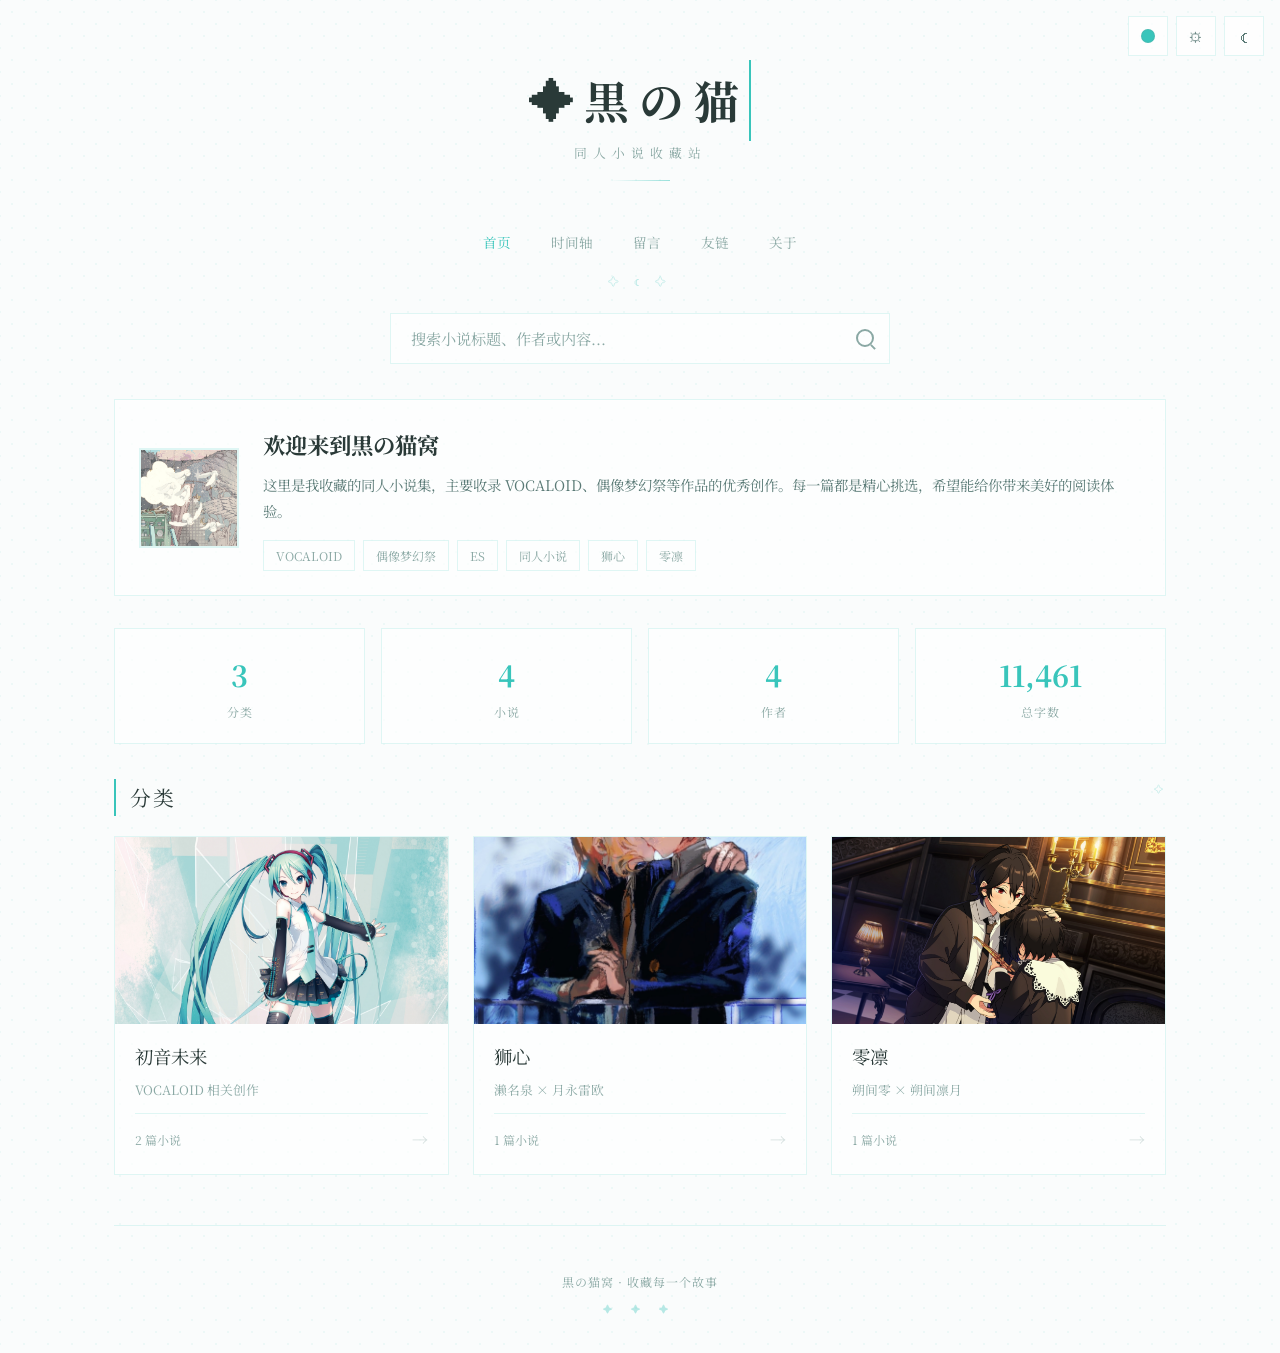
==== commit 27262688: "Deploy site - 2026-06-28 01:50:50" ====
--- a/备份文件（勿删）/index.html
+++ b/备份文件（勿删）/index.html
@@ -1,4 +1,5 @@
-<!DOCTYPE html>
+<!DOCTYPE html>
+<!-- v2026.06.17 -->
 <html lang="zh-CN">
 <head>
 <meta charset="UTF-8">
@@ -37,7 +38,8 @@
 ::-webkit-scrollbar-track { background: var(--bg-primary); }
 ::-webkit-scrollbar-thumb { background: var(--accent-primary); border-radius: var(--radius-sm); }
 ::-webkit-scrollbar-thumb:hover { background: var(--accent-primary-light); }
-* { scrollbar-width: thin; scrollbar-color: var(--accent-primary) var(--bg-primary); }
+* { scrollbar-width: thin; scrollbar-color: var(--accent-primary) var(--bg-primary); outline: none; }
+*:focus-visible { outline: 2px solid var(--accent-primary); outline-offset: 2px; }
 
 /* ===== LIGHT MODE - Pixiv Style ===== */
 /* Global form element reset - consistent font and no border-radius */
@@ -59,6 +61,7 @@
   --bg-primary: #fafcfc;
   --bg-secondary: #f0f5f5;
   --bg-card: rgba(255, 255, 255, 0.7);
+  --nav-bg: rgba(250, 252, 252, 0.9);
   --bg-card-hover: rgba(255, 255, 255, 0.85);
   --text-primary: #2a3a38;
   --text-secondary: #5a7a76;
@@ -85,6 +88,7 @@
   --accent-miku: #39c5bb;
   --accent-miku-light: #5bbfb8;
   --accent-miku-glow: rgba(57, 197, 187, 0.15);
+  --accent-tag-bg: rgba(57, 197, 187, 0.08);
   --accent-gothic: #7a9e8a;
   --accent-gothic-light: #a0c4b0;
   --accent-blood: #b08080;
@@ -96,6 +100,7 @@
   --bg-primary: #0a1a1a;
   --bg-secondary: #0e2020;
   --bg-card: rgba(20, 40, 38, 0.6);
+  --nav-bg: rgba(10, 26, 26, 0.9);
   --bg-card-hover: rgba(28, 52, 50, 0.7);
   --text-primary: #d0e8e4;
   --text-secondary: #8ab8b0;
@@ -111,6 +116,7 @@
   --accent-miku: #4dd4cc;
   --accent-miku-light: #6de0d8;
   --accent-miku-glow: rgba(77, 212, 204, 0.1);
+  --accent-tag-bg: rgba(57, 197, 187, 0.1);
   --border-light: rgba(57, 197, 187, 0.12);
   --border-hover: rgba(77, 212, 204, 0.3);
   --shadow-soft: 0 2px 12px rgba(0, 0, 0, 0.3);
@@ -135,6 +141,7 @@
   --bg-primary: #0a1a1a;
   --bg-secondary: #0e2020;
   --bg-card: rgba(20, 40, 38, 0.6);
+  --nav-bg: rgba(10, 26, 26, 0.9);
   --bg-card-hover: rgba(28, 52, 50, 0.7);
   --text-primary: #d0e8e4;
   --text-secondary: #8ab8b0;
@@ -158,6 +165,7 @@
   --bg-primary: #fdf8fa;
   --bg-secondary: #f8f0f3;
   --bg-card: rgba(255, 255, 255, 0.7);
+  --nav-bg: rgba(253, 248, 250, 0.9);
   --bg-card-hover: rgba(255, 255, 255, 0.85);
   --text-primary: #3a2a2e;
   --text-secondary: #7a5a62;
@@ -169,6 +177,7 @@
   --accent-miku: #F23172;
   --accent-miku-light: #f5608e;
   --accent-miku-glow: rgba(242, 49, 114, 0.12);
+  --accent-tag-bg: rgba(242, 49, 114, 0.06);
   --accent-gothic: #c44a78;
   --accent-gothic-light: #e07098;
   --accent-blood: #d06060;
@@ -179,6 +188,7 @@
   --bg-primary: #1a0a10;
   --bg-secondary: #200e16;
   --bg-card: rgba(40, 20, 28, 0.6);
+  --nav-bg: rgba(26, 10, 16, 0.9);
   --bg-card-hover: rgba(52, 28, 38, 0.7);
   --text-primary: #e8d0d6;
   --text-secondary: #b08a96;
@@ -190,6 +200,7 @@
   --accent-miku: #f54888;
   --accent-miku-light: #f870a0;
   --accent-miku-glow: rgba(245, 72, 136, 0.1);
+  --accent-tag-bg: rgba(242, 49, 114, 0.1);
   --accent-gothic: #d05888;
   --accent-gothic-light: #e880a8;
   --accent-blood: #e07878;
@@ -202,6 +213,7 @@
   --bg-primary: #fefcfa;
   --bg-secondary: #f8f4f0;
   --bg-card: rgba(255, 255, 255, 0.7);
+  --nav-bg: rgba(254, 252, 250, 0.9);
   --bg-card-hover: rgba(255, 255, 255, 0.85);
   --text-primary: #2e2a28;
   --text-secondary: #7a6a62;
@@ -213,9 +225,12 @@
   --accent-miku: #BADBF2;
   --accent-miku-light: #d0e8f8;
   --accent-miku-glow: rgba(186, 219, 242, 0.2);
+  --accent-tag-bg: rgba(237, 109, 82, 0.08);
   --accent-gothic: #8a9ab8;
   --accent-gothic-light: #a8b8d0;
   --accent-blood: #b08070;
+  --accent-secondary: #5a98c8;
+  --accent-secondary-glow: rgba(90, 152, 200, 0.2);
   --accent-miku-alt: #ED6D52;
   --accent-miku-alt-light: #f29078;
   --border-light: rgba(237, 109, 82, 0.15);
@@ -225,6 +240,7 @@
   --bg-primary: #1a1410;
   --bg-secondary: #201a14;
   --bg-card: rgba(40, 30, 24, 0.6);
+  --nav-bg: rgba(26, 20, 16, 0.9);
   --bg-card-hover: rgba(52, 40, 32, 0.7);
   --text-primary: #e0d8d0;
   --text-secondary: #b0a090;
@@ -236,9 +252,12 @@
   --accent-miku: #c8e0f4;
   --accent-miku-light: #dceaf8;
   --accent-miku-glow: rgba(200, 224, 244, 0.12);
+  --accent-tag-bg: rgba(237, 109, 82, 0.1);
   --accent-gothic: #a0b0c8;
   --accent-gothic-light: #b8c8e0;
   --accent-blood: #d89888;
+  --accent-secondary: #78b0d8;
+  --accent-secondary-glow: rgba(120, 176, 216, 0.12);
   --accent-miku-alt: #f08068;
   --accent-miku-alt-light: #f4a090;
   --border-light: rgba(240, 128, 104, 0.12);
@@ -250,6 +269,7 @@
   --bg-primary: #f5f6fa;
   --bg-secondary: #eef0f5;
   --bg-card: rgba(255, 255, 255, 0.7);
+  --nav-bg: rgba(245, 246, 250, 0.9);
   --bg-card-hover: rgba(255, 255, 255, 0.85);
   --text-primary: #1a1a2e;
   --text-secondary: #5a5a7a;
@@ -261,9 +281,12 @@
   --accent-miku: #001E44;
   --accent-miku-light: #1a3a6a;
   --accent-miku-glow: rgba(0, 30, 68, 0.1);
+  --accent-tag-bg: rgba(58, 90, 154, 0.06);
   --accent-gothic: #6a4a8a;
   --accent-gothic-light: #8a6aa8;
   --accent-blood: #7a4060;
+  --accent-secondary: #46266E;
+  --accent-secondary-glow: rgba(70, 38, 110, 0.12);
   --accent-miku-alt: #6a4a8a;
   --accent-miku-alt-light: #8a6aa8;
   --border-light: rgba(0, 30, 68, 0.1);
@@ -276,6 +299,7 @@
   --bg-primary: #0a0a1a;
   --bg-secondary: #0e0e22;
   --bg-card: rgba(16, 16, 36, 0.6);
+  --nav-bg: rgba(10, 10, 26, 0.9);
   --bg-card-hover: rgba(22, 22, 48, 0.7);
   --text-primary: #d0d0e8;
   --text-secondary: #a0a0c8;
@@ -287,9 +311,12 @@
   --accent-miku: #1a3a6a;
   --accent-miku-light: #2a5090;
   --accent-miku-glow: rgba(0, 30, 68, 0.15);
+  --accent-tag-bg: rgba(58, 90, 154, 0.1);
   --accent-gothic: #7a4ea8;
   --accent-gothic-light: #9a70c0;
   --accent-blood: #a86888;
+  --accent-secondary: #5a3888;
+  --accent-secondary-glow: rgba(90, 56, 136, 0.15);
   --accent-miku-alt: #7a4ea8;
   --accent-miku-alt-light: #9a70c0;
   --border-light: rgba(0, 30, 68, 0.2);
@@ -316,29 +343,36 @@
 /* Global link style - GitHub blue */
 a { color: var(--accent-primary); text-decoration: none; }
 
+@media (hover: hover) and (pointer: fine) {
 /* Custom Cursor */
 html { cursor: url('cursors/Arrow.ani') 6 0, auto; }
 a, button, [onclick], select, input[type="submit"], .nav-btn, .scheme-option, .category-card, .novel-card, .link-card, .interest-card, .back-to-top, .theme-toggle, .admin-toggle, .color-scheme-toggle { cursor: url('cursors/リンクの選択.ani') 6 0, pointer; }
 input[type="text"], input[type="password"], input[type="url"], textarea, [contenteditable="true"] { cursor: url('cursors/IBeam.ani') 6 0, text; }
 .loading-screen { cursor: url('cursors/待ち状態.ani') 6 0, wait; }
-html { scroll-behavior: smooth; }
-body {
-  font-family: var(--font-serif);
-  background-color: var(--bg-primary);
-  color: var(--text-primary);
-  line-height: 1.8;
-  min-height: 100vh;
-  overflow-x: hidden;
-  transition: background 0.4s ease, color 0.4s ease;
-  position: relative;
-}
-
+}
+html { scroll-behavior: smooth; }
+* { box-sizing: border-box; }
+body {
+  font-family: var(--font-serif);
+  background-color: var(--bg-primary);
+  color: var(--text-primary);
+  line-height: 1.8;
+  min-height: 100vh;
+  overflow-x: clip;
+  transition: background 0.4s ease, color 0.4s ease;
+  position: relative;
+}
+
+/* Dot pattern - single color by default, dual for coral & night */
 body::before {
   content: '';
-  position: fixed;
-  top: 0; left: 0; width: 100%; height: 100%;
-  background-image: radial-gradient(circle, var(--accent-primary) 2px, transparent 2px);
+  position: absolute;
+  top: 0; left: 0; right: 0; bottom: 0;
+  background-image:
+    radial-gradient(circle, var(--accent-primary) 1.5px, transparent 1.5px),
+    radial-gradient(circle, var(--accent-primary) 1.5px, transparent 1.5px);
   background-size: 24px 24px;
+  background-position: 0 0, 12px 12px;
   pointer-events: none;
   z-index: -1;
   opacity: 0.06;
@@ -349,20 +383,13 @@
   opacity: 0.04;
 }
 
-/* Skip link for accessibility */
-.skip-link {
-  position: absolute;
-  top: -40px;
-  left: 0;
-  background: var(--accent-primary);
-  color: white;
-  padding: 8px 16px;
-  z-index: 10000;
-  text-decoration: none;
-  font-size: 0.85rem;
-  transition: top 0.3s;
-}
-.skip-link:focus { top: 0; }
+/* Dual-color dot pattern for coral & night */
+[data-color-scheme="coral"] body::before,
+[data-color-scheme="night"] body::before {
+  background-image:
+    radial-gradient(circle, var(--accent-primary) 1.5px, transparent 1.5px),
+    radial-gradient(circle, var(--accent-secondary) 1.5px, transparent 1.5px);
+}
 
 /* Screen reader only */
 .sr-only {
@@ -455,6 +482,7 @@
 .top-toolbar {
   position: fixed; top: 16px; right: 16px; z-index: 1000;
   display: flex; gap: 8px; align-items: center;
+  transition: transform 0.3s ease;
 }
 
 /* Color Scheme Dropdown */
@@ -518,8 +546,6 @@
 .admin-toggle:hover { background: var(--accent-primary); color: white; transform: scale(1.1); }
 .admin-toggle.active { background: var(--accent-primary); color: white; border-color: var(--accent-primary); }
 
-/* Canvas Background - Disabled */
-#bgCanvas { display: none; }
 
 /* Back to Top Button */
 .back-to-top {
@@ -533,7 +559,7 @@
   color: var(--text-secondary);
   font-size: 1rem;
   cursor: pointer;
-  transition: var(--transition);
+  transition: opacity 0.3s ease, transform 0.3s ease, visibility 0.3s ease;
   display: flex;
   align-items: center;
   justify-content: center;
@@ -623,7 +649,7 @@
 .nav-btn.active::after { width: 80%; }
 
 /* Page Sections */
-.page { display: none; opacity: 0; transform: translateY(20px) scale(0.98); }
+.page { display: none; opacity: 0; transform: translateY(20px) scale(0.98); outline: none !important; }
 .page.active { display: block; opacity: 1; transform: translateY(0) scale(1); animation: pageFadeIn 0.4s ease; }
 @keyframes pageFadeIn {
   from { opacity: 0; transform: translateY(8px); }
@@ -769,9 +795,6 @@
 /* Category card tilt effect */
 .category-card { transition: transform 0.4s cubic-bezier(0.34, 1.56, 0.64, 1), border-color 0.3s ease, box-shadow 0.3s ease; }
 
-/* Page transition slide */
-.page { }
-
 /* Floating particles background */
 .bg-particles {
   position: fixed;
@@ -800,6 +823,19 @@
 .social-link:hover { transform: translateY(-3px); }
 
 /* Tag hover color fill */
+.novel-tag:nth-child(even) {
+  color: var(--accent-secondary, var(--accent-primary));
+  background: var(--accent-secondary-glow, rgba(122, 158, 138, 0.06));
+}
+/* Darken secondary color for readability on light backgrounds */
+[data-color-scheme="coral"] .novel-tag:nth-child(even) {
+  color: #7aadd0;
+  background: rgba(186, 219, 242, 0.15);
+}
+[data-color-scheme="night"] .novel-tag:nth-child(even) {
+  color: #6a4a8a;
+  background: rgba(70, 38, 110, 0.08);
+}
 .novel-tag {
   transition: background 0.3s ease, color 0.3s ease, transform 0.2s ease;
 }
@@ -823,10 +859,11 @@
 
 /* Back to top button appear animation */
 .back-to-top {
-  transition: opacity 0.3s ease, transform 0.3s cubic-bezier(0.34, 1.56, 0.64, 1);
+  transition: opacity 0.3s ease, transform 0.3s cubic-bezier(0.34, 1.56, 0.64, 1), visibility 0.3s ease;
 }
 .back-to-top.visible {
   opacity: 1 !important;
+  visibility: visible !important;
   transform: translateY(0) !important;
 }
 
@@ -849,7 +886,7 @@
 
 /* Search input focus glow */
 .search-input:focus {
-  box-shadow: 0 0 0 3px rgba(57, 197, 187, 0.1);
+  box-shadow: 0 0 0 3px color-mix(in srgb, var(--accent-primary) 15%, transparent);
 }
 
 /* ===== END NEW ANIMATIONS ===== */
@@ -862,27 +899,26 @@
   font-size: 0.95rem; transition: var(--transition);
   border-radius: var(--radius-sm);
 }
-.search-input:focus { outline: none; border-color: var(--accent-primary); }
+.search-input:focus { outline: none; border-color: var(--accent-primary); box-shadow: 0 2px 12px var(--accent-miku-glow); }
 .search-input::placeholder { color: var(--text-muted); }
 .search-icon { position: absolute; right: 16px; top: 50%; transform: translateY(-50%); color: var(--text-muted); width: 18px; height: 18px; border: 2px solid currentColor; border-radius: 50%; display: flex; align-items: center; justify-content: center; pointer-events: none; }
 .search-icon::before { content: ''; position: absolute; width: 6px; height: 2px; background: currentColor; transform: rotate(45deg); bottom: -3px; right: -4px; }
 
-.search-results { display: none; }
+.search-results { display: none; position: absolute; top: 100%; left: 0; right: 0; z-index: 100; max-height: 400px; overflow-y: auto; background: var(--bg-card); border: 1px solid var(--border-light); border-radius: 0 0 var(--radius-sm) var(--radius-sm); box-shadow: 0 8px 24px rgba(0,0,0,0.08); margin-top: 4px; }
 .search-results.active { display: block; }
 .search-result-item {
-  background: var(--bg-card); border: 1px solid var(--border-light);
-  padding: 18px 22px; margin-bottom: 12px; cursor: pointer;
-  transition: var(--transition);
-  border-radius: var(--radius-sm);
-}
-.search-result-item:hover { border-color: var(--border-hover); }
-.search-result-item h4 { font-size: 1rem; color: var(--text-primary); margin-bottom: 4px; }
+  padding: 14px 20px; border-bottom: 1px solid var(--border-light); cursor: pointer;
+  transition: background 0.2s;
+}
+.search-result-item:last-child { border-bottom: none; }
+.search-result-item:hover { background: var(--bg-primary); }
+.search-result-item h4 { font-size: 0.9rem; margin-bottom: 2px; }
 .search-result-item p { font-size: 0.8rem; color: var(--text-muted); }
-.search-result-item .highlight { color: var(--accent-primary); background: rgba(122, 158, 138, 0.08); padding: 0 2px; }
-.search-empty { text-align: center; padding: 40px; color: var(--text-muted); }
+.search-result-item .highlight { color: var(--accent-primary); background: color-mix(in srgb, var(--accent-primary) 12%, transparent); padding: 1px 3px; border-radius: 2px; }
+.search-empty { padding: 24px; font-size: 0.85rem; }
 
 /* Hero Section */
-.hero-section { background: var(--bg-card); border: 1px solid var(--border-light); padding: 24px; margin-bottom: 32px; display: flex; gap: 24px; align-items: center; transition: var(--transition); backdrop-filter: blur(10px); box-shadow: inset 0 0 0 1px rgba(255,255,255,0.5); }
+.hero-section { background: var(--bg-card); border: 1px solid var(--border-light); padding: 24px; margin-bottom: 32px; display: flex; gap: 24px; align-items: center; transition: var(--transition); box-shadow: inset 0 0 0 1px rgba(255,255,255,0.5); }
 .hero-section:hover { border-color: var(--border-hover); }
 .hero-avatar { width: 100px; height: 100px; flex-shrink: 0; object-fit: cover; transition: transform 0.4s ease; border: 2px solid var(--border-light); border-radius: var(--radius-sm); display: block; }
 .hero-section:hover .hero-avatar { transform: scale(1.05); }
@@ -895,7 +931,7 @@
 
 /* Stats Row */
 .stats-row { display: grid; grid-template-columns: repeat(4, 1fr); gap: 16px; margin-bottom: 35px; }
-.stat-item { background: var(--bg-card); border: 1px solid var(--border-light); padding: 20px; text-align: center; transition: var(--transition); border-radius: var(--radius-sm); backdrop-filter: blur(10px); }
+.stat-item { background: var(--bg-card); border: 1px solid var(--border-light); padding: 20px; text-align: center; transition: var(--transition); border-radius: var(--radius-sm); }
 .stat-item:hover { border-color: var(--border-hover); }
 .stat-number { font-family: var(--font-display); font-size: 1.8rem; color: var(--accent-miku); font-weight: 700; }
 .stat-label { font-size: 0.75rem; color: var(--text-muted); letter-spacing: 1px; }
@@ -922,7 +958,7 @@
   cursor: pointer; transition: var(--transition);
   overflow: hidden; position: relative;
   border-radius: var(--radius-sm);
-  backdrop-filter: blur(10px); box-shadow: inset 0 0 0 1px rgba(255,255,255,0.5);
+  box-shadow: inset 0 0 0 1px rgba(255,255,255,0.5);
 }
 .category-card:hover {
   transform: translateY(-2px);
@@ -974,9 +1010,9 @@
 .sidebar-widget .widget-count { float: right; font-size: 0.75rem; color: var(--text-muted); }
 
 /* Author Filter */
-.author-filter { display: flex; flex-wrap: wrap; gap: 8px; margin-bottom: 20px; align-items: center; }
+.author-filter { display: flex; flex-wrap: wrap; gap: 8px; margin-bottom: 8px; align-items: center; padding: 12px 0; border-bottom: 1px solid var(--border-light); }
 .author-chip {
-  padding: 6px 14px; border: 1px solid var(--border-light); background: var(--bg-card);
+  padding: 5px 14px; border: 1px solid var(--border-light); background: transparent;
   color: var(--text-muted); font-size: 0.8rem; cursor: pointer; transition: var(--transition);
   border-radius: var(--radius-sm);
 }
@@ -989,10 +1025,12 @@
 .page-header p { color: var(--text-muted); font-size: 0.85rem; }
 
 /* Sort Bar */
-.sort-bar { display: flex; justify-content: space-between; align-items: center; margin-bottom: 20px; padding: 12px 0; border-bottom: 1px solid var(--border-light); flex-wrap: wrap; gap: 10px; }
-.sort-label { font-size: 0.8rem; color: var(--text-muted); }
-.sort-btn { padding: 5px 14px; border: 1px solid var(--border-light); background: transparent; color: var(--text-muted); font-size: 0.8rem; cursor: pointer; transition: var(--transition); margin-left: 8px; border-radius: var(--radius-sm); }
-.sort-btn:hover { border-color: var(--accent-primary); color: var(--accent-primary); }
+.sort-bar { display: flex; align-items: center; margin-bottom: 20px; padding: 12px 0; border-bottom: 1px solid var(--border-light); flex-wrap: wrap; gap: 8px; }
+.sort-label { font-size: 0.8rem; color: var(--text-muted); margin-right: 4px; }
+.sort-btn { padding: 5px 14px; border: 1px solid var(--border-light); background: transparent; color: var(--text-muted); font-size: 0.8rem; cursor: pointer; transition: var(--transition); border-radius: var(--radius-sm); }
+.sort-btn:hover { border-color: var(--accent-primary); color: var(--accent-primary); }
+.sort-order-btn { margin-left: auto; font-size: 0.75rem; opacity: 0.7; }
+.sort-order-btn:hover { opacity: 1; }
 .sort-btn.active { background: var(--accent-primary); color: white; border-color: var(--accent-primary); }
 
 /* Novel List */
@@ -1019,7 +1057,7 @@
 .novel-author { font-size: 0.8rem; color: var(--accent-pink); margin-bottom: 4px; }
 .novel-meta { font-size: 0.75rem; color: var(--text-muted); display: flex; gap: 14px; flex-wrap: wrap; }
 .novel-tags { display: flex; gap: 6px; margin-top: 8px; flex-wrap: wrap; }
-.novel-tag { padding: 2px 8px; background: rgba(122, 158, 138, 0.06); font-size: 0.7rem; color: var(--accent-primary); }
+.novel-tag { padding: 2px 8px; background: var(--accent-tag-bg, rgba(122, 158, 138, 0.06)); font-size: 0.7rem; color: var(--accent-primary); }
 .novel-arrow { color: var(--text-muted); font-size: 1.1rem; transition: var(--transition); opacity: 0.3; align-self: center; }
 .novel-item:hover .novel-arrow { opacity: 1; color: var(--accent-primary); }
 
@@ -1149,14 +1187,16 @@
   margin-bottom: 24px;
   padding: 16px 0;
   border-bottom: 1px dashed var(--border-light);
-  font-size: 0.85rem;
-  color: var(--text-muted);
-  font-style: italic;
-  line-height: 1.8;
+  font-size: var(--reader-font-size);
+  color: var(--text-secondary);
+  line-height: var(--reader-line-height, 1.9);
+  text-align: justify;
+  white-space: pre-wrap;
+  word-break: break-word;
 }
 
 /* Reader Settings */
-.reader-settings { background: var(--bg-card); border: 1px solid var(--border-light); margin-bottom: 25px; border-radius: var(--radius-sm); backdrop-filter: blur(10px); }
+.reader-settings { background: var(--bg-card); border: 1px solid var(--border-light); margin-bottom: 25px; border-radius: var(--radius-sm); }
 .settings-header { padding: 12px 16px; display: flex; justify-content: space-between; align-items: center; cursor: pointer; transition: var(--transition); }
 .settings-header:hover { background: rgba(122, 158, 138, 0.03); }
 .settings-title { font-size: 0.85rem; color: var(--text-muted); }
@@ -1303,19 +1343,20 @@
 }
 
 /* Reader Nav */
-.reader-nav { display: flex; justify-content: space-between; align-items: center; margin-top: 30px; padding-top: 20px; border-top: 1px solid var(--border-light); }
+.reader-nav { display: flex; justify-content: space-between; align-items: center; margin-top: 30px; padding-top: 20px; border-top: 1px solid var(--border-light); page-break-inside: avoid; break-inside: avoid; }
 .reader-nav-btn { padding: 10px 24px; border: 1px solid var(--border-light); background: var(--bg-card); color: var(--text-secondary); font-family: var(--font-serif); font-size: 0.85rem; cursor: pointer; transition: var(--transition); letter-spacing: 0.5px; border-radius: var(--radius-sm); }
 .reader-nav-btn:hover { background: var(--accent-primary); color: white; border-color: var(--accent-primary); }
 
 /* ===== Admin Panel - Floating Drawer Style ===== */
 .admin-drawer {
-  position: fixed; top: 0; right: -620px; width: 600px; height: 100%;
+  position: fixed; top: 0; right: -820px; width: 800px; height: 100%;
   background: var(--bg-primary); border-left: 1px solid var(--border-light);
-  z-index: 1500; transition: right 0.4s ease;
+  z-index: 1500; transition: right 0.4s ease, visibility 0.4s ease;
   overflow-y: auto;
   box-shadow: -8px 0 32px rgba(0,0,0,0.1);
-}
-.admin-drawer.active { right: 0; }
+  visibility: hidden;
+}
+.admin-drawer.active { right: 0; visibility: visible; }
 .admin-drawer-overlay {
   position: fixed; top: 0; left: 0; width: 100%; height: 100%;
   background: rgba(0,0,0,0.3); z-index: 1400; display: none;
@@ -1409,7 +1450,7 @@
 .timeline-desc { font-size: 0.85rem; color: var(--text-muted); }
 
 /* ===== Guestbook Page ===== */
-.guestbook-intro { border: 1px solid var(--border-light); border-bottom: none; padding: 20px 28px; margin-bottom: 0; background: var(--bg-card); backdrop-filter: blur(10px); box-shadow: inset 0 0 0 1px rgba(255,255,255,0.5); }
+.guestbook-intro { border: 1px solid var(--border-light); border-bottom: none; padding: 20px 28px; margin-bottom: 0; background: var(--bg-card); box-shadow: inset 0 0 0 1px rgba(255,255,255,0.5); }
 .guestbook-intro p { font-size: 0.85rem; color: var(--text-secondary); line-height: 1.6; }
 .giscus-wrapper {
   border: 1px solid var(--border-light);
@@ -1470,7 +1511,6 @@
   background: var(--bg-primary); color: var(--text-secondary);
   font-size: 0.8rem; text-decoration: none; transition: var(--transition);
   border-radius: var(--radius-sm);
-  backdrop-filter: blur(10px);
 }
 .social-link:hover { border-color: var(--accent-primary); color: var(--accent-primary); transform: translateY(-2px); }
 .social-link .social-icon { font-size: 1rem; }
@@ -1503,6 +1543,8 @@
   text-align: center;
   padding: 45px 20px 35px;
   color: var(--text-muted);
+  page-break-inside: avoid;
+  break-inside: avoid;
   font-size: 0.75rem;
   border-top: 1px solid var(--border-light);
   margin-top: 30px;
@@ -1523,7 +1565,7 @@
   background: var(--bg-primary); z-index: 9999; 
   display: flex; align-items: center; justify-content: center; 
   flex-direction: column; gap: 16px;
-  transition: opacity 0.8s ease, visibility 0.8s ease; 
+  transition: opacity 0.4s ease, visibility 0.4s ease; 
 }
 .loading-overlay.hidden { opacity: 0; visibility: hidden; pointer-events: none; }
 
@@ -1601,7 +1643,7 @@
   .category-grid { grid-template-columns: 1fr; gap: 18px; }
   .content-with-sidebar { flex-direction: column; }
   .sidebar { width: 100%; }
-  .sort-bar { flex-direction: column; align-items: flex-start; }
+  .sort-bar { flex-wrap: wrap; gap: 6px; }
   .novel-item { padding: 16px 18px; }
   .reader-content { padding: 24px 20px; font-size: var(--reader-font-size); }
   .reader-nav { flex-direction: column; gap: 10px; }
@@ -1609,26 +1651,32 @@
   .nav-btn { padding: 6px 14px; font-size: 0.85rem; }
   .about-header-card { padding: 28px 20px; }
   .social-link { padding: 6px 12px; font-size: 0.75rem; }
-  .links-grid { grid-template-columns: 1fr; }
-
-  /* Mobile bottom navigation */
-  .site-header { padding: 30px 0 15px; text-align: center; }
-  .site-title { display: block; text-align: center; width: 100%; }
-  .site-subtitle { display: block; text-align: center; width: 100%; }
-  .site-divider { margin: 15px auto 0; }
-  .nav-bar {
-    position: fixed;
-    bottom: 0;
-    left: 0;
-    right: 0;
-    z-index: 1000;
-    background: var(--bg-card);
-    border-top: 1px solid var(--border-light);
-    padding: 8px 0;
-    margin-bottom: 0;
-    gap: 0;
-    justify-content: space-around;
-    box-shadow: 0 -2px 16px rgba(0,0,0,0.08);
+  .links-grid { grid-template-columns: 1fr; }
+
+  .back-to-top { bottom: 68px; }
+}
+
+/* Mobile bottom navigation - only for small screens */
+@media (max-width: 600px) {
+  body { padding-bottom: 56px; }
+  .site-header { padding: 68px 0 15px; text-align: center; }
+  .site-title { display: block; text-align: center; width: 100%; }
+  .site-subtitle { display: block; text-align: center; width: 100%; }
+  .site-divider { margin: 15px auto 0; }
+  .nav-bar {
+    position: fixed;
+    bottom: 0;
+    left: 0;
+    right: 0;
+    z-index: 1000;
+    background: var(--nav-bg, var(--bg-primary));
+    border-top: 1px solid var(--border-light);
+    padding: 8px 0;
+    margin-bottom: 0;
+    gap: 0;
+    justify-content: space-around;
+    box-shadow: 0 -1px 8px rgba(0,0,0,0.06);
+    transition: transform 0.3s ease;
   }
   .nav-btn {
     padding: 6px 10px;
@@ -1641,16 +1689,19 @@
   .nav-btn::after { display: none; }
   .nav-btn.active { color: var(--accent-primary); background: rgba(122, 158, 138, 0.06); border-radius: var(--radius-sm); }
 
-  /* Add bottom padding for content to avoid nav overlap */
-  .app-container { padding-bottom: 80px; }
-  .site-footer { padding-bottom: 80px; }
-  .back-to-top { bottom: 100px; }
+  .back-to-top { bottom: 68px; }
 }
 
 @media (max-width: 480px) {
   .site-title { font-size: 1.7rem; letter-spacing: 3px; }
   .search-container { margin-bottom: 25px; }
   .stats-row { grid-template-columns: 1fr; }
+}
+
+@media print {
+  .nav-bar, .top-toolbar, .back-to-top { display: none !important; }
+  .site-footer { padding-bottom: 0 !important; }
+  .app-container { padding-bottom: 0 !important; }
 }
 
 /* ===== ACCESSIBILITY: Reduced Motion ===== */
@@ -1665,7 +1716,6 @@
 </style>
 </head>
 <body>
-<a href="#main-content" class="skip-link">跳转到主内容</a>
 <div class="loading-overlay" id="loadingOverlay">
   <div class="loading-ring"></div>
 </div>
@@ -1686,7 +1736,6 @@
   <button class="theme-toggle" id="themeToggle" title="切换主题" aria-label="切换主题">☾</button>
 </div>
 <button class="back-to-top" id="backToTop" title="返回顶部" aria-label="返回顶部">↑</button>
-<canvas id="bgCanvas"></canvas>
 
 <!-- ARIA Live Region for screen readers -->
 <div id="ariaLive" class="sr-only" aria-live="polite" aria-atomic="true"></div>
@@ -1790,10 +1839,6 @@
           <label>分类描述</label>
           <input type="text" id="newCatDesc" placeholder="VOCALOID 相关创作">
         </div>
-        <div class="admin-about-section">
-          <label>封面图片文件名 <span style="color:var(--text-muted);font-size:0.7rem;">如 miku.jpg</span></label>
-          <input type="text" id="newCatImage" placeholder="图片文件名(如miku.jpg)或图片URL">
-        </div>
         <button class="admin-btn" onclick="addCategory()">添加分类</button>
       </div>
     </div>
@@ -1931,8 +1976,8 @@
     <div class="search-container">
       <input type="text" class="search-input" id="searchInput" placeholder="搜索小说标题、作者或内容..." aria-label="搜索小说">
       <span class="search-icon" aria-hidden="true"></span>
+      <div class="search-results" id="searchResults"></div>
     </div>
-    <div class="search-results" id="searchResults"></div>
 
     <div class="hero-section" id="heroSection">
       <img class="hero-avatar avatar-wrapper" src="avatar.png" alt="头像">
@@ -1966,6 +2011,7 @@
           <button class="sort-btn active" data-sort="default">默认</button>
           <button class="sort-btn" data-sort="date">按时间</button>
           <button class="sort-btn" data-sort="words">按字数</button>
+          <button class="sort-btn sort-order-btn" id="sortOrderBtn" title="切换升序/降序">↓ 降序</button>
         </div>
         <div class="novel-list" id="novelList"></div>
       </div>
@@ -1994,7 +2040,7 @@
         <div class="settings-panel" id="settingsPanel">
           <div class="settings-row" id="chapterSelectRow" style="display:none;">
             <span class="settings-label">章节</span>
-            <select id="chapterSelect" class="settings-select" onchange="showNovel(currentNovelIndex, this.value)"></select>
+            <select id="chapterSelect" class="settings-select" onchange="showNovel(currentNovelIndex, parseInt(this.value))"></select>
           </div>
           <div class="settings-row">
             <span class="settings-label">字号</span>
@@ -2060,6 +2106,15 @@
 // ===== DATA =====
 const DATA_VERSION = 1;
 
+// GitHub config (must be declared early, before any sync functions reference it)
+const GITHUB_CONFIG = {
+  owner: 'KuroNya39',
+  repo: 'kuro-no-nekohouse',
+  dataFile: 'data.json',
+  guestbookFile: 'guestbook.json',
+  branch: 'main'
+};
+
 function safeJSONParse(key, defaultValue) {
   try {
     const item = localStorage.getItem(key);
@@ -2124,10 +2179,10 @@
 // ===== STATE =====
 let currentCategory = null;
 let currentNovelIndex = 0;
-let currentSort = 'default';
+let currentSort = 'default';
+let sortAscending = false; // 默认降序（最新的在前）
 let currentAuthorFilter = null;
 let isAdmin = false;
-let readProgress = safeJSONParse('readProgress', {});
 let navHistory = []; // Navigation history stack
 
 // ===== ARIA Live Announcements =====
@@ -2160,9 +2215,9 @@
 
 // ===== INIT =====
 document.addEventListener('DOMContentLoaded', async () => {
+  try {
   initTheme();
   initColorScheme();
-  initCanvas();
   initScrollProgress();
   initSearch();
   initSort();
@@ -2179,17 +2234,21 @@
   renderGuestbookIntro();
   renderStats();
   renderCategories();
-  renderContinueReading();
   renderTimeline();
   renderLinks();
   renderAboutPage();
   initNav();
   initReaderSettings();
+  initReaderAutoHide();
   initHashRouter();
   initTypewriterEffect();
   initSwipeNavigation();
   updateSyncUI();
   hideLoading();
+  } catch(err) {
+    console.error('[Init] Error during initialization:', err);
+    hideLoading();
+  }
 });
 function hideLoading() {
   document.getElementById('loadingOverlay').classList.add('hidden');
@@ -2214,14 +2273,6 @@
     syncToGitHub();
   }, 2000);
 }
-
-const GITHUB_CONFIG = {
-  owner: 'KuroNya39',
-  repo: 'kuro-no-nekohouse',
-  dataFile: 'data.json',
-  guestbookFile: 'guestbook.json',
-  branch: 'main'
-};
 
 // Token is stored in localStorage (set once by admin, never in source code)
 function getGitHubToken() {
@@ -2339,8 +2390,41 @@
     } else {
       const err = await res.json();
       console.error('[Sync] GitHub sync error:', err);
-      githubSyncStatus = 'error';
-      if (err.message) console.error('[Sync] Error message:', err.message);
+      // If SHA mismatch (409), refresh SHA and retry once
+      if (res.status === 409 || (err.message && err.message.includes('SHA'))) {
+        console.log('[Sync] SHA mismatch, refreshing and retrying...');
+        githubSha = null;
+        const retryUrl = `https://api.github.com/repos/${GITHUB_CONFIG.owner}/${GITHUB_CONFIG.repo}/contents/${GITHUB_CONFIG.dataFile}`;
+        const shaRes = await fetch(retryUrl, {
+          headers: { 'Authorization': `token ${token}`, 'Accept': 'application/vnd.github.v3+json' }
+        });
+        if (shaRes.ok) {
+          const shaFile = await shaRes.json();
+          githubSha = shaFile.sha;
+          // Retry the PUT with correct SHA
+          body.sha = githubSha;
+          const retryRes = await fetch(url, {
+            method: 'PUT',
+            headers: { 'Authorization': `token ${token}`, 'Accept': 'application/vnd.github.v3+json' },
+            body: JSON.stringify(body)
+          });
+          if (retryRes.ok) {
+            const retryResult = await retryRes.json();
+            githubSha = retryResult.content.sha;
+            githubSyncStatus = 'synced';
+            console.log('[Sync] Retry succeeded.');
+          } else {
+            const retryErr = await retryRes.json();
+            console.error('[Sync] Retry also failed:', retryErr);
+            githubSyncStatus = 'error';
+          }
+        } else {
+          githubSyncStatus = 'error';
+        }
+      } else {
+        githubSyncStatus = 'error';
+        if (err.message) console.error('[Sync] Error message:', err.message);
+      }
     }
   } catch (e) {
     console.error('[Sync] GitHub sync failed:', e);
@@ -2431,7 +2515,6 @@
     siteConfig: siteConfig,
     timelineData: timelineData,
     linksData: linksData,
-    readProgress: readProgress,
     theme: localStorage.getItem('theme') || ''
   };
   const blob = new Blob([JSON.stringify(data, null, 2)], { type: 'application/json' });
@@ -2461,7 +2544,6 @@
       if (data.siteConfig) { siteConfig = data.siteConfig; safeJSONStringify('siteConfig', siteConfig); }
       if (data.timelineData) { timelineData = data.timelineData; safeJSONStringify('timelineData', timelineData); }
       if (data.linksData) { linksData = data.linksData; safeJSONStringify('linksData', linksData); }
-      if (data.readProgress) { readProgress = data.readProgress; safeJSONStringify('readProgress', readProgress); }
       if (data.theme) { localStorage.setItem('theme', data.theme); }
       saveData();
       // Re-render everything
@@ -2469,6 +2551,8 @@
       renderCategories();
       renderAboutPage();
       renderAdminEditNovelList();
+      renderTimeline();
+      renderLinks();
       // Re-apply theme
       if (data.theme === 'dark') {
         document.documentElement.setAttribute('data-theme', 'dark');
@@ -2589,129 +2673,9 @@
   // Background pattern now uses CSS variables, no JS update needed
 }
 
-// ===== CANVAS with spatial grid optimization =====
-function initCanvas() {
-  const canvas = document.getElementById('bgCanvas');
-  if (!canvas || canvas.style.display === 'none') return;
-  const ctx = canvas.getContext('2d');
-  let particles = [], mouseX = 0, mouseY = 0;
-  let animationId;
-  let isVisible = true;
-  let lastMouseX = 0, lastMouseY = 0;
-
-  function resize() { canvas.width = window.innerWidth; canvas.height = window.innerHeight; }
-  resize();
-  window.addEventListener('resize', resize);
-  document.addEventListener('mousemove', e => {
-    mouseX = e.clientX;
-    mouseY = e.clientY;
-  });
-
-  // Respect prefers-reduced-motion
-  const prefersReducedMotion = window.matchMedia('(prefers-reduced-motion: reduce)').matches;
-  if (prefersReducedMotion) return;
-
-  const particleCount = window.innerWidth < 768 ? 15 : 30;
-  for (let i = 0; i < particleCount; i++) {
-    particles.push({ x: Math.random() * canvas.width, y: Math.random() * canvas.height, vx: (Math.random() - 0.5) * 0.3, vy: (Math.random() - 0.5) * 0.3, size: Math.random() * 2 + 0.5, opacity: Math.random() * 0.25 + 0.05 });
-  }
-
-  // Use IntersectionObserver to pause when not visible
-  const observer = new IntersectionObserver((entries) => {
-    isVisible = entries[0].isIntersecting;
-  });
-  observer.observe(canvas);
-
-  // Spatial grid for connection optimization
-  const CELL_SIZE = 120;
-  function buildGrid() {
-    const grid = {};
-    for (let i = 0; i < particles.length; i++) {
-      const p = particles[i];
-      const cx = Math.floor(p.x / CELL_SIZE);
-      const cy = Math.floor(p.y / CELL_SIZE);
-      const key = cx + ',' + cy;
-      if (!grid[key]) grid[key] = [];
-      grid[key].push(i);
-    }
-    return grid;
-  }
-
-  function animate() {
-    if (!isVisible) {
-      animationId = requestAnimationFrame(animate);
-      return;
-    }
-
-    // Check if canvas dimensions are valid
-    if (canvas.width === 0 || canvas.height === 0) {
-      animationId = requestAnimationFrame(animate);
-      return;
-    }
-
-    ctx.clearRect(0, 0, canvas.width, canvas.height);
-    const isDark = document.documentElement.getAttribute('data-theme') === 'dark';
-    const color = isDark ? '122, 158, 138' : '122, 158, 138';
-
-    // Smooth mouse follow
-    lastMouseX += (mouseX - lastMouseX) * 0.1;
-    lastMouseY += (mouseY - lastMouseY) * 0.1;
-
-    for (let i = 0; i < particles.length; i++) {
-      const p = particles[i];
-      const dx = lastMouseX - p.x, dy = lastMouseY - p.y;
-      const dist = Math.sqrt(dx * dx + dy * dy);
-      if (dist < 120) { p.vx -= dx * 0.00008; p.vy -= dy * 0.00008; }
-      p.x += p.vx; p.y += p.vy;
-      if (p.x < 0 || p.x > canvas.width) p.vx *= -1;
-      if (p.y < 0 || p.y > canvas.height) p.vy *= -1;
-
-      ctx.beginPath();
-      ctx.arc(p.x, p.y, p.size, 0, Math.PI * 2);
-      ctx.fillStyle = `rgba(${color}, ${p.opacity})`;
-      ctx.fill();
-    }
-
-    // Use spatial grid to reduce connection checks
-    const grid = buildGrid();
-    const checked = new Set();
-    for (const key in grid) {
-      const [cx, cy] = key.split(',').map(Number);
-      // Check current cell and neighboring cells
-      for (let dx = -1; dx <= 1; dx++) {
-        for (let dy = -1; dy <= 1; dy++) {
-          const nKey = (cx + dx) + ',' + (cy + dy);
-          if (!grid[nKey]) continue;
-          for (const i of grid[key]) {
-            for (const j of grid[nKey]) {
-              if (j <= i) continue;
-              const pairKey = i < j ? i * 10000 + j : j * 10000 + i;
-              if (checked.has(pairKey)) continue;
-              checked.add(pairKey);
-              const p1 = particles[i], p2 = particles[j];
-              const d = Math.sqrt((p1.x - p2.x) ** 2 + (p1.y - p2.y) ** 2);
-              if (d < 100) {
-                ctx.beginPath();
-                ctx.moveTo(p1.x, p1.y);
-                ctx.lineTo(p2.x, p2.y);
-                ctx.strokeStyle = `rgba(${color}, ${0.06 * (1 - d / 100)})`;
-                ctx.lineWidth = 0.5;
-                ctx.stroke();
-              }
-            }
-          }
-        }
-      }
-    }
-
-    animationId = requestAnimationFrame(animate);
-  }
-  animate();
-}
-
 // ===== TYPEWRITER EFFECT =====
 function initTypewriterEffect() {
-  const title = document.getElementById('siteTitle');
+  const title = document.getElementById('siteTitleEl');
   if (!title) return;
   const text = title.textContent;
   title.textContent = '';
@@ -2754,8 +2718,10 @@
 // ===== BACK TO TOP =====
 function initBackToTop() {
   const btn = document.getElementById('backToTop');
+  const mql = window.matchMedia('(max-width: 600px)');
   let ticking = false;
-  window.addEventListener('scroll', () => {
+
+  function handleScroll() {
     if (!ticking) {
       requestAnimationFrame(() => {
         if (window.scrollY > 400) {
@@ -2767,7 +2733,19 @@
       });
       ticking = true;
     }
-  });
+  }
+
+  function update() {
+    if (mql.matches) {
+      window.removeEventListener('scroll', handleScroll);
+    } else {
+      window.addEventListener('scroll', handleScroll);
+    }
+  }
+
+  mql.addEventListener('change', update);
+  update();
+
   btn.addEventListener('click', () => {
     window.scrollTo({ top: 0, behavior: 'smooth' });
   });
@@ -2839,7 +2817,11 @@
 }
 
 function goToNovel(catId, novelId) {
-  currentCategory = categories.find(c => c.id === catId);
+  document.getElementById('searchResults').classList.remove('active');
+  document.getElementById('searchInput').value = '';
+  const cat = categories.find(c => c.id === catId);
+  if (!cat) { showToast('分类不存在'); return; }
+  currentCategory = cat;
   const novelIndex = currentCategory.novels.findIndex(n => n.id === novelId);
   showNovel(novelIndex);
 }
@@ -2848,6 +2830,12 @@
 function initSort() {
   document.querySelectorAll('.sort-btn').forEach(btn => {
     btn.addEventListener('click', () => {
+      if (btn.id === 'sortOrderBtn') {
+        sortAscending = !sortAscending;
+        btn.textContent = sortAscending ? '↑ 升序' : '↓ 降序';
+        if (currentCategory) renderNovelList();
+        return;
+      }
       document.querySelectorAll('.sort-btn').forEach(b => b.classList.remove('active'));
       btn.classList.add('active');
       currentSort = btn.dataset.sort;
@@ -3266,55 +3254,6 @@
   }
 }
 
-// ===== CONTINUE READING =====
-function renderContinueReading() {
-  const container = document.getElementById('continueReading');
-  const list = document.getElementById('continueReadingList');
-  if (!container || !list) return;
-  
-  // Find novels with reading progress
-  const items = [];
-  Object.keys(readProgress).forEach(key => {
-    const progress = readProgress[key];
-    if (progress && progress > 0 && progress < 100) {
-      // Find the novel across all categories
-      for (const cat of categories) {
-        const novel = cat.novels.find(n => n.id === key);
-        if (novel) {
-          items.push({ novel, cat, progress: progress });
-          break;
-        }
-      }
-    }
-  });
-  
-  if (items.length === 0) {
-    container.style.display = 'none';
-    return;
-  }
-  
-  container.style.display = 'block';
-  list.innerHTML = '';
-  items.forEach(item => {
-    const div = document.createElement('div');
-    div.className = 'recent-card';
-    div.setAttribute('role', 'button');
-    div.setAttribute('tabindex', '0');
-    div.onclick = () => goToNovel(item.cat.id, item.novel.id);
-    div.onkeydown = (e) => { if (e.key === 'Enter') goToNovel(item.cat.id, item.novel.id); };
-    div.innerHTML = `
-      <div class="recent-info" style="flex:1;">
-        <h4>${escapeHTML(item.novel.title)}</h4>
-        <p>已读 ${Math.round(item.progress)}% · ${escapeHTML(item.cat.name)}</p>
-        <div style="margin-top:6px;height:4px;background:var(--border-light);border-radius:2px;overflow:hidden;">
-          <div style="height:100%;width:${item.progress}%;background:var(--accent-primary);border-radius:2px;transition:width 0.3s;"></div>
-        </div>
-      </div>
-    `;
-    list.appendChild(div);
-  });
-}
-
 // ===== NAVIGATION =====
 function initNav() {
   document.querySelectorAll('.nav-btn').forEach(btn => {
@@ -3327,13 +3266,13 @@
 }
 
 const PAGE_TITLES = {
-  home: '首页 - 黒の猫窝',
-  category: '分类 - 黒の猫窝',
-  reader: '阅读中 - 黒の猫窝',
-  timeline: '时间轴 - 黒の猫窝',
-  guestbook: '留言板 - 黒の猫窝',
-  links: '友情链接 - 黒の猫窝',
-  about: '关于 - 黒の猫窝'
+  home: '首页',
+  category: '分类',
+  reader: '阅读中',
+  timeline: '时间轴',
+  guestbook: '留言板',
+  links: '友情链接',
+  about: '关于'
 };
 
 // Scroll reveal observer
@@ -3357,7 +3296,8 @@
   if (targetPage) targetPage.classList.add('active');
   document.getElementById('searchResults').classList.remove('active');
   document.getElementById('searchInput').value = '';
-  window.scrollTo({ top: 0, behavior: 'smooth' });
+  // Use instant scroll when called from popstate (pushState=false), smooth otherwise
+  window.scrollTo({ top: 0, behavior: pushState ? 'smooth' : 'auto' });
 
   // Load Giscus when guestbook page is shown
   if (name === 'guestbook') {
@@ -3365,7 +3305,7 @@
   }
 
   // Update page title
-  document.title = PAGE_TITLES[name] || (siteConfig.siteName || '黒の猫窝');
+  document.title = (PAGE_TITLES[name] || '首页') + ' - ' + (siteConfig.siteName || '黒の猫窝');
 
   // Focus management
   if (targetPage) {
@@ -3388,29 +3328,62 @@
 
 // ===== HASH ROUTER =====
 function initHashRouter() {
+  // Disable browser automatic scroll restoration on popstate
+  if ('scrollRestoration' in history) {
+    history.scrollRestoration = 'manual';
+  }
   window.addEventListener('popstate', (e) => {
-    const page = (e.state && e.state.page) ? e.state.page : 'home';
-    showPage(page, false);
-    document.querySelectorAll('.nav-btn').forEach(b => {
-      b.classList.toggle('active', b.dataset.page === page);
-    });
+    if (e.state && e.state.page === 'category' && e.state.catId) {
+      showCategory(e.state.catId, false);
+    } else if (e.state && e.state.page === 'reader' && e.state.catId !== undefined) {
+      const cat = categories.find(c => c.id === e.state.catId);
+      if (cat) {
+        currentCategory = cat;
+        showNovel(e.state.novelIdx, e.state.chapterIdx, false);
+      }
+    } else if (e.state && e.state.page) {
+      showPage(e.state.page, false);
+      document.querySelectorAll('.nav-btn').forEach(b => {
+        b.classList.toggle('active', b.dataset.page === e.state.page);
+      });
+    } else {
+      showPage('home', false);
+      document.querySelectorAll('.nav-btn').forEach(b => {
+        b.classList.toggle('active', b.dataset.page === 'home');
+      });
+    }
+    // Force scroll to top on popstate to prevent browser scroll restoration
+    window.scrollTo(0, 0);
   });
 
   // Handle initial hash
   const hash = window.location.hash;
   if (hash && hash.startsWith('#/')) {
-    const page = hash.slice(2);
-    if (PAGE_TITLES[page]) {
+    const parts = hash.slice(2).split('/');
+    const page = parts[0];
+    if (parts[0] === 'category' && parts[1]) {
+      showCategory(parts[1], false);
+    } else if (parts[0] === 'reader' && parts[1] && parts[2] !== undefined) {
+      const cat = categories.find(c => c.id === parts[1]);
+      if (cat) {
+        currentCategory = cat;
+        showNovel(parseInt(parts[2]), parseInt(parts[3]) || 0, false);
+      }
+    } else if (PAGE_TITLES[page]) {
       showPage(page, false);
       document.querySelectorAll('.nav-btn').forEach(b => {
         b.classList.toggle('active', b.dataset.page === page);
       });
     }
   }
+
+  // Add an extra history entry so back-button stays on site
+  window.history.pushState({ page: 'home' }, '', window.location.pathname + window.location.hash);
 }
 
 // ===== CATEGORY PAGE =====
-function showCategory(catId) {
+function showCategory(catId, shouldPushState) {
+  if (shouldPushState === undefined) shouldPushState = true;
   currentCategory = categories.find(c => c.id === catId);
   if (!currentCategory) return;
   currentAuthorFilter = null;
@@ -3424,8 +3397,8 @@
   const filterContainer = document.getElementById('authorFilter');
   filterContainer.innerHTML = '';
   const label = document.createElement('span');
-  label.style.cssText = 'font-size:0.8rem;color:var(--text-muted);margin-right:8px;';
-  label.textContent = '作者筛选：';
+  label.className = 'sort-label';
+  label.textContent = '作者：';
   filterContainer.appendChild(label);
 
   const allChip = document.createElement('span');
@@ -3463,7 +3436,10 @@
   sidebar.appendChild(authorWidget);
 
   renderNovelList();
-  showPage('category');
+  showPage('category', false);
+  if (shouldPushState) {
+    window.history.pushState({ page: 'category', catId: catId }, '', '#/category/' + catId);
+  }
   document.title = currentCategory.name + ' - ' + siteConfig.siteName;
   document.querySelectorAll('.nav-btn').forEach(b => b.classList.remove('active'));
 }
@@ -3500,19 +3476,16 @@
     // Calculate reading time
     const readTime = Math.max(1, Math.round(novel.wordCount / 300));
 
-    // Check read progress
-    const progress = readProgress[novel.id];
-    const progressBadge = progress > 0 ? `<span class="read-progress-badge">已读 ${progress}%</span>` : '';
-
     div.innerHTML = `
       <div class="novel-number">${String(i + 1).padStart(2, '0')}</div>
       <div class="novel-info">
-        <div class="novel-title">${escapeHTML(novel.title)}${progressBadge}</div>
+        <div class="novel-title">${escapeHTML(novel.title)}</div>
         <div class="novel-author">作者：${escapeHTML(novel.author)}</div>
         <div class="novel-meta">
           <span>${novel.date}</span>
           <span>${novel.wordCount} 字</span>
           <span>约 ${readTime} 分钟</span>
+          <span>${Math.max(1, (novel.chapters || []).length)} 章</span>
         </div>
         <div class="novel-tags">${novel.tags.map(t => `<span class="novel-tag">${escapeHTML(t)}</span>`).join('')}</div>
       </div>
@@ -3535,15 +3508,17 @@
 function renderNovelList() {
   let novels = [...currentCategory.novels];
   if (currentAuthorFilter) novels = novels.filter(n => n.author === currentAuthorFilter);
-  if (currentSort === 'date') novels.sort((a, b) => new Date(b.date) - new Date(a.date));
-  if (currentSort === 'words') novels.sort((a, b) => b.wordCount - a.wordCount);
+  if (currentSort === 'date') novels.sort((a, b) => sortAscending ? new Date(a.date) - new Date(b.date) : new Date(b.date) - new Date(a.date));
+  if (currentSort === 'words') novels.sort((a, b) => sortAscending ? a.wordCount - b.wordCount : b.wordCount - a.wordCount);
   renderFilteredNovelList(novels);
 }
 
 // ===== READER =====
 let currentChapterIndex = 0; // 当前章节索引
 
-function showNovel(index, chapterIdx) {
+function showNovel(index, chapterIdx, shouldPushState) {
+  if (!currentCategory || index < 0 || index >= currentCategory.novels.length) return;
+  if (shouldPushState === undefined) shouldPushState = true;
   currentNovelIndex = index;
   const novel = currentCategory.novels[index];
 
@@ -3560,7 +3535,7 @@
 
   // Calculate reading time
   const readTime = Math.max(1, Math.round(novel.wordCount / 300));
-  document.getElementById('readerMeta').textContent = `${novel.date} · ${novel.wordCount} 字 · 约 ${readTime} 分钟 · ${novel.tags.join(' / ')}`;
+  document.getElementById('readerMeta').textContent = `${novel.date} · ${novel.wordCount} 字 · 约 ${readTime} 分钟 · ${Math.max(1, (novel.chapters || []).length)} 章 · ${novel.tags.join(' / ')}`;
   document.getElementById('readerAuthor').textContent = `作者：${novel.author}`;
 
   // 处理章节：向后兼容没有 chapters 字段的旧数据
@@ -3601,6 +3576,14 @@
   // 渲染当前章节内容
   contentDiv.innerHTML = '';
 
+  // 前言（仅在第一章/全文时显示，放在章节标题上面）
+  if (novel.preface && currentChapterIndex === 0) {
+    const prefaceBlock = document.createElement('div');
+    prefaceBlock.className = 'reader-preface-block';
+    prefaceBlock.textContent = novel.preface;
+    contentDiv.appendChild(prefaceBlock);
+  }
+
   // 多章节时显示章节标题
   if (chapters.length > 1) {
     const chapterTitle = document.createElement('div');
@@ -3609,20 +3592,18 @@
     contentDiv.appendChild(chapterTitle);
   }
 
-  // 前言（仅在第一章/全文时显示）
-  if (novel.preface && currentChapterIndex === 0) {
-    const prefaceBlock = document.createElement('div');
-    prefaceBlock.className = 'reader-preface-block';
-    prefaceBlock.textContent = novel.preface;
-    contentDiv.appendChild(prefaceBlock);
-  }
-
   const paragraphs = currentChapter.content.split(/\n+/).filter(p => p.trim());
   paragraphs.forEach(p => {
     const para = document.createElement('p');
     para.textContent = p.trim();
     contentDiv.appendChild(para);
   });
+
+  // Re-apply reader settings persistence
+  const savedFontSize = localStorage.getItem('readerFontSize');
+  const savedLineHeight = localStorage.getItem('readerLineHeight');
+  if (savedFontSize) contentDiv.style.setProperty('--reader-font-size', savedFontSize + 'px');
+  if (savedLineHeight) contentDiv.style.setProperty('--reader-line-height', savedLineHeight);
 
   const prevBtn = document.getElementById('prevNovel');
   const nextBtn = document.getElementById('nextNovel');
@@ -3643,20 +3624,32 @@
     nextBtn.textContent = '\u4e0b\u4e00\u7bc7 \u2192';
   }
 
-  showPage('reader', true);
+  showPage('reader', false);
+  if (shouldPushState) {
+    window.history.pushState({ page: 'reader', catId: currentCategory.id, novelIdx: index, chapterIdx: chapterIdx || 0 }, '', '#/reader/' + currentCategory.id + '/' + index + '/' + (chapterIdx || 0));
+  }
   // Set title AFTER showPage to avoid being overwritten
   document.title = novel.title + ' - ' + siteConfig.siteName;
 }
 
 function backToCategory() {
-  if (currentCategory) showCategory(currentCategory.id);
-  else showPage('home');
+  if (currentCategory) {
+    // Use history.back() to go to category page (popstate will handle it)
+    // If there's no history entry, navigate directly
+    if (window.history.state && window.history.state.page === 'reader') {
+      window.history.back();
+    } else {
+      showCategory(currentCategory.id, false);
+    }
+  } else {
+    showPage('home', false);
+  }
 }
 
 // ===== COPY SHARE LINK =====
 function copyShareLink() {
   const novel = currentCategory.novels[currentNovelIndex];
-  const url = window.location.origin + window.location.pathname + '#/' + currentCategory.id + '/' + novel.id;
+  const url = window.location.origin + window.location.pathname + '#/reader/' + currentCategory.id + '/' + currentNovelIndex + '/' + currentChapterIndex;
   navigator.clipboard.writeText(url).then(() => {
     const btn = document.getElementById('shareBtn');
     const originalText = btn.innerHTML;
@@ -3687,7 +3680,7 @@
   lineSlider.addEventListener('input', () => {
     const height = lineSlider.value;
     document.getElementById('lineHeightValue').textContent = height;
-    document.getElementById('readerContent').style.lineHeight = height;
+    document.getElementById('readerContent').style.setProperty('--reader-line-height', height);
     localStorage.setItem('readerLineHeight', height);
   });
 
@@ -3698,7 +3691,7 @@
   }
   if (localStorage.getItem('readerLineHeight')) {
     lineSlider.value = localStorage.getItem('readerLineHeight');
-    document.getElementById('readerContent').style.lineHeight = localStorage.getItem('readerLineHeight');
+    document.getElementById('readerContent').style.setProperty('--reader-line-height', localStorage.getItem('readerLineHeight'));
     document.getElementById('lineHeightValue').textContent = localStorage.getItem('readerLineHeight');
   }
 }
@@ -3718,11 +3711,56 @@
   document.getElementById('fontSizeValue').textContent = p.font + 'px';
   document.getElementById('lineHeightValue').textContent = p.line;
   document.getElementById('readerContent').style.setProperty('--reader-font-size', p.font + 'px');
-  document.getElementById('readerContent').style.lineHeight = p.line;
+  document.getElementById('readerContent').style.setProperty('--reader-line-height', p.line);
   localStorage.setItem('readerFontSize', p.font);
   localStorage.setItem('readerLineHeight', p.line);
 }
 
+// ===== AUTO-HIDE ON SCROLL (MOBILE ONLY) =====
+function initReaderAutoHide() {
+  // Only apply on mobile (screen width <= 768px)
+  const mql = window.matchMedia('(max-width: 600px)');
+  if (!mql.matches) return;
+
+  const toolbar = document.querySelector('.top-toolbar');
+  const navBar = document.querySelector('.nav-bar');
+  const backToTop = document.getElementById('backToTop');
+  if (!toolbar && !navBar) return;
+  let lastScrollY = 0;
+  let ticking = false;
+  let isHidden = false;
+
+  function onScroll() {
+    const currentY = window.scrollY;
+    const diff = currentY - lastScrollY;
+
+    if (Math.abs(diff) > 10) {
+      if (diff > 0 && currentY > 80 && !isHidden) {
+        // Scrolling down - hide
+        if (toolbar) toolbar.style.transform = 'translateY(-60px)';
+        if (navBar) { navBar.style.transform = 'translateY(100%)'; navBar.style.pointerEvents = 'none'; }
+        if (backToTop) backToTop.classList.remove('visible');
+        isHidden = true;
+      } else if (diff < 0 && isHidden) {
+        // Scrolling up - show
+        if (toolbar) toolbar.style.transform = 'translateY(0)';
+        if (navBar) { navBar.style.transform = 'translateY(0)'; navBar.style.pointerEvents = 'auto'; }
+        if (backToTop && currentY > 400) backToTop.classList.add('visible');
+        isHidden = false;
+      }
+    }
+    lastScrollY = currentY;
+    ticking = false;
+  }
+
+  window.addEventListener('scroll', () => {
+    if (!ticking) {
+      requestAnimationFrame(onScroll);
+      ticking = true;
+    }
+  }, { passive: true });
+}
+
 // ===== TIMELINE =====
 function renderTimeline() {
   const list = document.getElementById('timelineList');
@@ -3805,18 +3843,18 @@
 function renderAboutPage() {
   const d = aboutData;
   const socialItems = [
-    { icon: '<img src="https://www.bilibili.com/favicon.ico" width="16" height="16" style="vertical-align:middle;" onerror="this.style.display=\'none\'">', name: '哔哩哔哩', url: d.links.bili },
-    { icon: '<img src="https://github.com/favicon.ico" width="16" height="16" style="vertical-align:middle;" onerror="this.style.display=\'none\'">', name: 'GitHub', url: d.links.github },
-    { icon: '<img src="https://qzone.qq.com/favicon.ico" width="16" height="16" style="vertical-align:middle;" onerror="this.style.display=\'none\'">', name: 'QQ空间', url: d.links.qq },
-    { icon: '<img src="https://weibo.com/favicon.ico" width="16" height="16" style="vertical-align:middle;" onerror="this.style.display=\'none\'">', name: '微博', url: d.links.weibo },
-    { icon: '<img src="https://www.xiaohongshu.com/favicon.ico" width="16" height="16" style="vertical-align:middle;" onerror="this.style.display=\'none\'">', name: '小红书', url: d.links.xiaohongshu },
-    { icon: '<img src="https://abs.twimg.com/favicons/twitter.3.ico" width="16" height="16" style="vertical-align:middle;" onerror="this.style.display=\'none\'">', name: 'X', url: d.links.x }
+    { icon: '<img src="https://www.bilibili.com/favicon.ico" width="16" height="16" style="vertical-align:middle;" onerror="this.style.display=\'none\'">', name: '哔哩哔哩', url: d.links.bili && d.links.bili.match(/^(https?:\/\/|mailto:)/) ? d.links.bili : '#' },
+    { icon: '<img src="https://github.com/favicon.ico" width="16" height="16" style="vertical-align:middle;" onerror="this.style.display=\'none\'">', name: 'GitHub', url: d.links.github && d.links.github.match(/^(https?:\/\/|mailto:)/) ? d.links.github : '#' },
+    { icon: '<img src="https://qzone.qq.com/favicon.ico" width="16" height="16" style="vertical-align:middle;" onerror="this.style.display=\'none\'">', name: 'QQ空间', url: d.links.qq && d.links.qq.match(/^(https?:\/\/|mailto:)/) ? d.links.qq : '#' },
+    { icon: '<img src="https://weibo.com/favicon.ico" width="16" height="16" style="vertical-align:middle;" onerror="this.style.display=\'none\'">', name: '微博', url: d.links.weibo && d.links.weibo.match(/^(https?:\/\/|mailto:)/) ? d.links.weibo : '#' },
+    { icon: '<img src="https://www.xiaohongshu.com/favicon.ico" width="16" height="16" style="vertical-align:middle;" onerror="this.style.display=\'none\'">', name: '小红书', url: d.links.xiaohongshu && d.links.xiaohongshu.match(/^(https?:\/\/|mailto:)/) ? d.links.xiaohongshu : '#' },
+    { icon: '<img src="https://abs.twimg.com/favicons/twitter.3.ico" width="16" height="16" style="vertical-align:middle;" onerror="this.style.display=\'none\'">', name: 'X', url: d.links.x && d.links.x.match(/^(https?:\/\/|mailto:)/) ? d.links.x : '#' }
   ];
 
   function renderInterestRows(items) {
     if (!items || !items.length) return '';
     return items.map(item => {
-      if (item.label) {
+      if (item.label && item.label !== '标签') {
         return `<div><span class="label">${escapeHTML(item.label)}</span><span class="value">${escapeHTML(item.value)}</span></div>`;
       }
       return `<div><span class="value">${escapeHTML(item.value)}</span></div>`;
@@ -3959,6 +3997,7 @@
       <div id="editChapterList-${novelId}">
         ${chaptersHTML}
       </div>
+      <button class="chapter-add-btn" style="width:auto;margin-top:8px;" onclick="addEditChapter('${novelId}')">+ 添加章节</button>
     </div>
     <div style="display:flex;gap:8px;margin-top:8px;">
       <button class="admin-small-btn" onclick="saveEditNovel('${catId}','${novelId}')">保存</button>
@@ -4020,7 +4059,7 @@
     div.style.alignItems = 'center';
     div.style.gap = '6px';
     div.innerHTML = `
-      <input type="text" data-section="${section}" data-field="label" data-index="${i}" value="${item.label || ''}" placeholder="标签名" style="width:80px;flex-shrink:0;">
+      <input type="text" data-section="${section}" data-field="label" data-index="${i}" value="${(item.label && item.label !== '标签') ? item.label : ''}" placeholder="标签名" style="width:80px;flex-shrink:0;">
       <input type="text" data-section="${section}" data-field="value" data-index="${i}" value="${item.value || ''}" placeholder="内容" style="flex:1;">
       <button class="admin-btn" style="padding:4px 8px;font-size:0.75rem;flex-shrink:0;" onclick="removeInterestTag('${section}',${i})">×</button>
     `;
@@ -4072,13 +4111,12 @@
       if (labelInput && valueInput) {
         const label = labelInput.value.trim();
         const value = valueInput.value.trim();
-        if (value) tags.push({ label: label || '标签', value });
+        if (value) tags.push({ label: (label && label !== '标签') ? label : '', value });
       }
     });
     return tags;
   }
   aboutData.vocaloid = collectTags('vocaloid');
-  aboutData.vocaloidTags = [];
   aboutData.ensemble = collectTags('ensemble');
   aboutData.nitro = collectTags('nitro');
   aboutData.other = document.getElementById('aboutOther').value.trim();
@@ -4140,7 +4178,10 @@
           <strong>${escapeHTML(cat.name)}</strong>
           <span style="color:var(--text-muted);font-size:0.8rem;"> (${cat.id}) · ${escapeHTML(cat.desc)} · ${cat.novels.length}篇</span>
         </div>
-        <button class="admin-small-btn cancel" onclick="deleteCategory('${cat.id}')">删除</button>
+        <div style="display:flex;gap:6px;">
+          <button class="admin-small-btn" onclick="editCategory('${cat.id}')">编辑</button>
+          <button class="admin-small-btn cancel" onclick="deleteCategory('${cat.id}')">删除</button>
+        </div>
       </div>
     `;
     list.appendChild(div);
@@ -4152,10 +4193,10 @@
   const id = document.getElementById('newCatId').value.trim().replace(/\s+/g, '-').toLowerCase();
   const name = document.getElementById('newCatName').value.trim();
   const desc = document.getElementById('newCatDesc').value.trim();
-  const image = document.getElementById('newCatImage').value.trim();
+  const catImage = (document.getElementById('newCatImage') || {}).value || '';
   if (!id || !name) { showToast('请填写分类 ID 和名称', 'error'); return; }
   if (categories.find(c => c.id === id)) { showToast('分类 ID 已存在', 'error'); return; }
-  categories.push({ id, name, desc, image: image || id + '.jpg', novels: [] });
+  categories.push({ id, name, desc, image: catImage || id + '.jpg', novels: [] });
   saveData();
   renderAdminCategoryList();
   renderStats();
@@ -4165,9 +4206,42 @@
   document.getElementById('newCatId').value = '';
   document.getElementById('newCatName').value = '';
   document.getElementById('newCatDesc').value = '';
-  document.getElementById('newCatImage').value = '';
-}
-
+  const newCatImageEl = document.getElementById('newCatImage');
+  if (newCatImageEl) newCatImageEl.value = '';
+}
+
+function editCategory(catId) {
+  const cat = categories.find(c => c.id === catId);
+  if (!cat) return;
+  const list = document.getElementById('adminCategoryList');
+  const index = categories.indexOf(cat);
+  const div = list.children[index];
+  if (!div) return;
+  div.innerHTML = `
+    <div style="display:flex;flex-direction:column;gap:6px;padding:8px;background:var(--bg-secondary);border-radius:var(--radius-sm);">
+      <input type="text" id="editCat-id" value="${escapeHTML(cat.id)}" disabled placeholder="分类ID（不可修改）" style="padding:6px 10px;border:1px solid var(--border-light);background:var(--bg-card);color:var(--text-muted);font-family:var(--font-serif);opacity:0.6;">
+      <input type="text" id="editCat-name" value="${escapeHTML(cat.name)}" placeholder="分类名称" style="padding:6px 10px;border:1px solid var(--border-light);background:var(--bg-card);color:var(--text-primary);font-family:var(--font-serif);">
+      <input type="text" id="editCat-desc" value="${escapeHTML(cat.desc)}" placeholder="分类描述" style="padding:6px 10px;border:1px solid var(--border-light);background:var(--bg-card);color:var(--text-primary);font-family:var(--font-serif);">
+      <div style="display:flex;gap:6px;">
+        <button class="admin-small-btn" onclick="saveCategoryEdit('${cat.id}')">保存</button>
+        <button class="admin-small-btn cancel" onclick="renderAdminCategoryList()">取消</button>
+      </div>
+    </div>`;
+}
+function saveCategoryEdit(catId) {
+  const cat = categories.find(c => c.id === catId);
+  if (!cat) return;
+  cat.name = document.getElementById('editCat-name').value.trim() || cat.name;
+  cat.desc = document.getElementById('editCat-desc').value.trim() || cat.desc;
+  saveData();
+  renderAdminCategoryList();
+  renderHomePage();
+  renderStats();
+  renderCategories();
+  updateCategorySelect();
+  showToast('分类已更新');
+}
+
 function deleteCategory(catId) {
   const cat = categories.find(c => c.id === catId);
   if (!cat) return;
@@ -4205,7 +4279,10 @@
           <strong>${escapeHTML(item.title)}</strong>
           <span style="color:var(--text-muted);font-size:0.8rem;"> ${item.date} - ${escapeHTML(item.desc)}</span>
         </div>
-        <button class="admin-small-btn cancel" onclick="deleteTimelineEvent(${i})">删除</button>
+        <div style="display:flex;gap:6px;">
+          <button class="admin-small-btn" onclick="editTimelineEvent(${i})">编辑</button>
+          <button class="admin-small-btn cancel" onclick="deleteTimelineEvent(${i})">删除</button>
+        </div>
       </div>
     `;
     list.appendChild(div);
@@ -4228,6 +4305,35 @@
   document.getElementById('newTlDesc').value = '';
 }
 
+function editTimelineEvent(index) {
+  const item = timelineData[index];
+  if (!item) return;
+  const list = document.getElementById('adminTimelineList');
+  const div = list.children[index];
+  if (!div) return;
+  div.innerHTML = `
+    <div style="display:flex;flex-direction:column;gap:6px;padding:8px;background:var(--bg-secondary);border-radius:var(--radius-sm);">
+      <input type="text" id="editTL-title" value="${escapeHTML(item.title)}" placeholder="事件标题" style="padding:6px 10px;border:1px solid var(--border-light);background:var(--bg-card);color:var(--text-primary);font-family:var(--font-serif);">
+      <input type="text" id="editTL-date" value="${escapeHTML(item.date)}" placeholder="日期" style="padding:6px 10px;border:1px solid var(--border-light);background:var(--bg-card);color:var(--text-primary);font-family:var(--font-serif);">
+      <textarea id="editTL-desc" placeholder="描述" rows="2" style="padding:6px 10px;border:1px solid var(--border-light);background:var(--bg-card);color:var(--text-primary);font-family:var(--font-serif);resize:vertical;">${escapeHTML(item.desc)}</textarea>
+      <div style="display:flex;gap:6px;">
+        <button class="admin-small-btn" onclick="saveTimelineEdit(${index})">保存</button>
+        <button class="admin-small-btn cancel" onclick="renderAdminTimelineList()">取消</button>
+      </div>
+    </div>`;
+}
+function saveTimelineEdit(index) {
+  const item = timelineData[index];
+  if (!item) return;
+  item.title = document.getElementById('editTL-title').value.trim() || item.title;
+  item.date = document.getElementById('editTL-date').value.trim() || item.date;
+  item.desc = document.getElementById('editTL-desc').value.trim() || item.desc;
+  saveData();
+  renderAdminTimelineList();
+  renderTimeline();
+  showToast('事件已更新');
+}
+
 function deleteTimelineEvent(index) {
   timelineData.splice(index, 1);
   saveData();
@@ -4249,7 +4355,10 @@
           <strong>${escapeHTML(item.title)}</strong>
           <span style="color:var(--text-muted);font-size:0.8rem;"> ${escapeHTML(item.desc)}</span>
         </div>
-        <button class="admin-small-btn cancel" onclick="deleteLink(${i})">删除</button>
+        <div style="display:flex;gap:6px;">
+          <button class="admin-small-btn" onclick="editLink(${i})">编辑</button>
+          <button class="admin-small-btn cancel" onclick="deleteLink(${i})">删除</button>
+        </div>
       </div>
     `;
     list.appendChild(div);
@@ -4274,6 +4383,35 @@
   document.getElementById('newLinkUrl').value = '';
 }
 
+function editLink(index) {
+  const item = linksData[index];
+  if (!item) return;
+  const list = document.getElementById('adminLinksList');
+  const div = list.children[index];
+  if (!div) return;
+  div.innerHTML = `
+    <div style="display:flex;flex-direction:column;gap:6px;padding:8px;background:var(--bg-secondary);border-radius:var(--radius-sm);">
+      <input type="text" id="editLK-title" value="${escapeHTML(item.title)}" placeholder="友链名称" style="padding:6px 10px;border:1px solid var(--border-light);background:var(--bg-card);color:var(--text-primary);font-family:var(--font-serif);">
+      <input type="text" id="editLK-url" value="${escapeHTML(item.url)}" placeholder="链接地址" style="padding:6px 10px;border:1px solid var(--border-light);background:var(--bg-card);color:var(--text-primary);font-family:var(--font-serif);">
+      <input type="text" id="editLK-desc" value="${escapeHTML(item.desc)}" placeholder="描述" style="padding:6px 10px;border:1px solid var(--border-light);background:var(--bg-card);color:var(--text-primary);font-family:var(--font-serif);">
+      <div style="display:flex;gap:6px;">
+        <button class="admin-small-btn" onclick="saveLinkEdit(${index})">保存</button>
+        <button class="admin-small-btn cancel" onclick="renderAdminLinksList()">取消</button>
+      </div>
+    </div>`;
+}
+function saveLinkEdit(index) {
+  const item = linksData[index];
+  if (!item) return;
+  item.title = document.getElementById('editLK-title').value.trim() || item.title;
+  item.url = document.getElementById('editLK-url').value.trim() || item.url;
+  item.desc = document.getElementById('editLK-desc').value.trim() || item.desc;
+  saveData();
+  renderAdminLinksList();
+  renderLinks();
+  showToast('友链已更新');
+}
+
 function deleteLink(index) {
   linksData.splice(index, 1);
   saveData();
@@ -4300,19 +4438,19 @@
   let touchStartY = 0;
   let touchStartTime = 0;
   let isScrolling = false;
-  const minSwipeDistance = 60;
-  const maxVerticalDistance = 80;
-  const maxSwipeTime = 400;
+  const minSwipeDistance = 80;
+  const maxVerticalDistance = 75;
+  const maxSwipeTime = 350;
 
   document.addEventListener('touchstart', (e) => {
-    touchStartX = e.changedTouches[0].screenX;
-    touchStartY = e.changedTouches[0].screenY;
+    touchStartX = e.changedTouches[0].clientX;
+    touchStartY = e.changedTouches[0].clientY;
     touchStartTime = Date.now();
     isScrolling = false;
   }, { passive: true });
 
   document.addEventListener('touchmove', (e) => {
-    const currentY = e.changedTouches[0].screenY;
+    const currentY = e.changedTouches[0].clientY;
     const verticalMove = Math.abs(currentY - touchStartY);
     if (verticalMove > 10) {
       isScrolling = true;
@@ -4320,26 +4458,35 @@
   }, { passive: true });
 
   document.addEventListener('touchend', (e) => {
-    const touchEndX = e.changedTouches[0].screenX;
-    const touchEndY = e.changedTouches[0].screenY;
+    const touchEndX = e.changedTouches[0].clientX;
+    const touchEndY = e.changedTouches[0].clientY;
     const horizontalDistance = touchEndX - touchStartX;
     const verticalDistance = Math.abs(touchEndY - touchStartY);
     const swipeTime = Date.now() - touchStartTime;
 
+    // Must be a right-swipe (from left to right) to go back
+    if (horizontalDistance < minSwipeDistance) return;
+    if (horizontalDistance < 0) return; // left swipe, ignore
+    if (isScrolling) return;
+    if (verticalDistance > maxVerticalDistance) return;
+    if (swipeTime > maxSwipeTime) return;
+
     const currentPage = document.querySelector('.page.active');
     if (!currentPage) return;
     const pageId = currentPage.id;
 
-    // Only handle quick horizontal swipes that are not scrolling
-    if (isScrolling) return;
-    if (verticalDistance > maxVerticalDistance) return;
-    if (swipeTime > maxSwipeTime) return;
-
-    // Left or right swipe - go back to home from category or reader page
-    if (Math.abs(horizontalDistance) > minSwipeDistance) {
-      if (pageId === 'page-category' || pageId === 'page-reader') {
-        e.preventDefault();
-        history.back();
+    if (pageId === 'page-reader') {
+      e.preventDefault();
+      backToCategory();
+    } else if (pageId === 'page-category') {
+      e.preventDefault();
+      if (window.history.state && (window.history.state.page === 'category')) {
+        window.history.back();
+      } else {
+        showPage('home', false);
+        document.querySelectorAll('.nav-btn').forEach(b => {
+          b.classList.toggle('active', b.dataset.page === 'home');
+        });
       }
     }
   }, { passive: false });
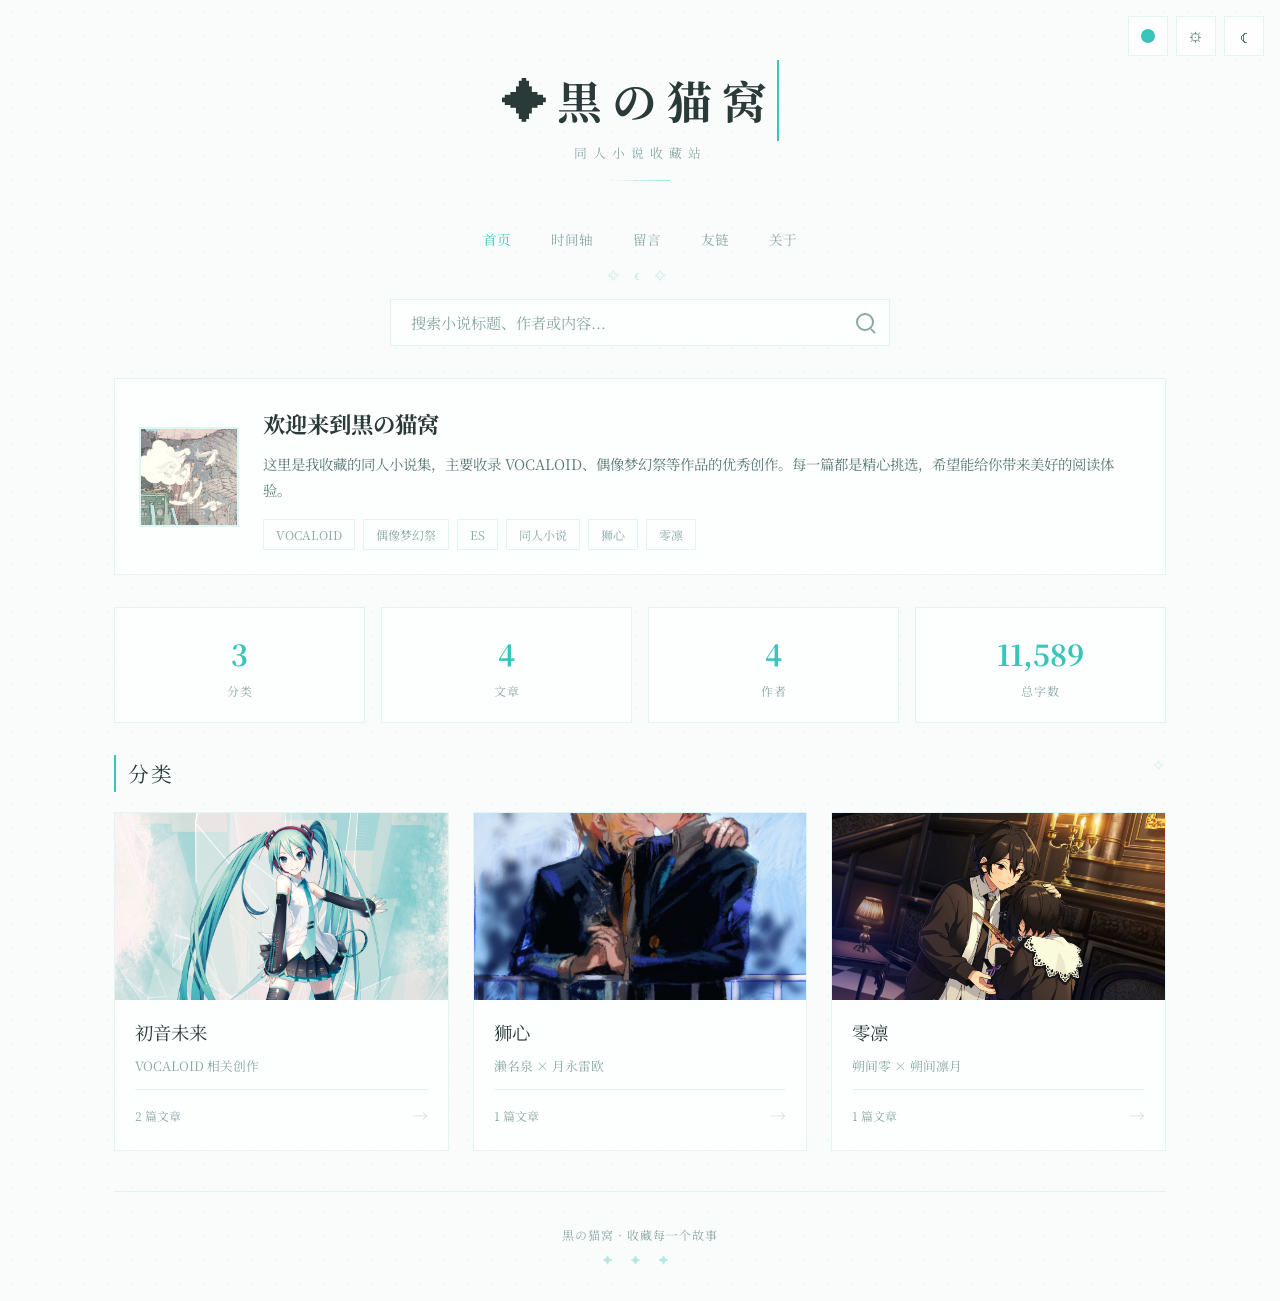
==== commit d2888235: "Deploy site - 2026-06-28 05:21:14" ====
--- a/备份文件（勿删）/index.html
+++ b/备份文件（勿删）/index.html
@@ -1,24 +1,16 @@
-<!DOCTYPE html>
+<!DOCTYPE html>
 <!-- v2026.06.17 -->
 <html lang="zh-CN">
 <head>
 <meta charset="UTF-8">
 <meta name="viewport" content="width=device-width, initial-scale=1.0">
 <link rel="icon" type="image/jpeg" href="favicon.jpg">
-<meta name="description" content="黒の猫窝 - 个人同人小说收藏站，收录VOCALOID、偶像梦幻祭等优秀同人创作">
-<meta name="keywords" content="同人小说,VOCALOID,偶像梦幻祭,狮心,零凛,初音未来">
 <meta property="og:title" content="黒の猫窝 - 同人小说收藏站">
-<meta property="og:description" content="个人同人小说收藏站，收录VOCALOID、偶像梦幻祭等优秀同人创作">
-<meta property="og:type" content="website">
+<meta property="og:image" content="https://kuronya39.github.io/kuro-no-nekohouse/avatar.png">
 <link rel="canonical" href="https://kuronya39.github.io/kuro-no-nekohouse/">
-<meta property="og:url" content="https://kuronya39.github.io/kuro-no-nekohouse/">
-<meta property="og:image" content="https://kuronya39.github.io/kuro-no-nekohouse/avatar.png">
-<meta name="twitter:card" content="summary">
-<meta name="twitter:title" content="黒の猫窝 - 同人小说收藏站">
-<meta name="twitter:description" content="个人同人小说收藏站，收录VOCALOID、偶像梦幻祭等优秀同人创作">
 <link rel="preconnect" href="https://fonts.googleapis.com">
 <link rel="preconnect" href="https://fonts.gstatic.com" crossorigin>
-<link href="https://fonts.googleapis.com/css2?family=Noto+Serif+SC:wght@400;700&display=swap" rel="stylesheet">
+<link href="https://fonts.googleapis.com/css2?family=Noto+Serif+SC:wght@400;700&family=Noto+Sans+SC:wght@400;700&family=LXGW+WenKai&display=swap" rel="stylesheet">
 <noscript>
 <style>
   .loading-overlay { display: none !important; }
@@ -32,1688 +24,8 @@
   }
 </style>
 </noscript>
-<style>
-/* ===== GOTHIC SCROLLBAR ===== */
-::-webkit-scrollbar { width: 6px; }
-::-webkit-scrollbar-track { background: var(--bg-primary); }
-::-webkit-scrollbar-thumb { background: var(--accent-primary); border-radius: var(--radius-sm); }
-::-webkit-scrollbar-thumb:hover { background: var(--accent-primary-light); }
-* { scrollbar-width: thin; scrollbar-color: var(--accent-primary) var(--bg-primary); outline: none; }
-*:focus-visible { outline: 2px solid var(--accent-primary); outline-offset: 2px; }
-
-/* ===== LIGHT MODE - Pixiv Style ===== */
-/* Global form element reset - consistent font and no border-radius */
-input, select, textarea, button {
-  font-family: var(--font-serif);
-  border-radius: var(--radius-sm);
-  -webkit-appearance: none;
-  -moz-appearance: none;
-  appearance: none;
-}
-select {
-  background-image: url("data:image/svg+xml,%3Csvg xmlns='http://www.w3.org/2000/svg' width='10' height='6'%3E%3Cpath d='M0 0l5 6 5-6z' fill='%23999'/%3E%3C/svg%3E");
-  background-repeat: no-repeat;
-  background-position: right 10px center;
-  padding-right: 28px;
-}
-
-:root {
-  --bg-primary: #fafcfc;
-  --bg-secondary: #f0f5f5;
-  --bg-card: rgba(255, 255, 255, 0.7);
-  --nav-bg: rgba(250, 252, 252, 0.9);
-  --bg-card-hover: rgba(255, 255, 255, 0.85);
-  --text-primary: #2a3a38;
-  --text-secondary: #5a7a76;
-  --text-muted: #8aa8a4;
-  --border-light: rgba(57, 197, 187, 0.15);
-  --border-hover: rgba(57, 197, 187, 0.35);
-  --shadow-soft: 0 2px 12px rgba(0, 0, 0, 0.04);
-  --shadow-card: 0 1px 4px rgba(0, 0, 0, 0.03);
-  --shadow-hover: 0 4px 16px rgba(0, 0, 0, 0.06);
-  --font-serif: 'Noto Serif SC', 'Georgia', serif;
-  --font-sans: -apple-system, BlinkMacSystemFont, 'Segoe UI', 'PingFang SC', 'Microsoft YaHei', sans-serif;
-  --font-display: 'Noto Serif SC', 'Georgia', serif;
-  --transition: all 0.3s ease;
-  --reader-font-size: 16px;
-  --reader-line-height: 1.9;
-  --radius-sm: 0px;
-  --radius-md: 0px;
-  --radius-lg: 0px;
-  /* Default accent (Miku Teal) */
-  --accent-primary: #39c5bb;
-  --accent-primary-light: #5bbfb8;
-  --accent-pink: #5bbfb8;
-  --accent-rose: #8dd8d2;
-  --accent-miku: #39c5bb;
-  --accent-miku-light: #5bbfb8;
-  --accent-miku-glow: rgba(57, 197, 187, 0.15);
-  --accent-tag-bg: rgba(57, 197, 187, 0.08);
-  --accent-gothic: #7a9e8a;
-  --accent-gothic-light: #a0c4b0;
-  --accent-blood: #b08080;
-  --accent-silver: #8a8a8a;
-}
-
-/* ===== DARK MODE ===== */
-[data-theme="dark"] {
-  --bg-primary: #0a1a1a;
-  --bg-secondary: #0e2020;
-  --bg-card: rgba(20, 40, 38, 0.6);
-  --nav-bg: rgba(10, 26, 26, 0.9);
-  --bg-card-hover: rgba(28, 52, 50, 0.7);
-  --text-primary: #d0e8e4;
-  --text-secondary: #8ab8b0;
-  --text-muted: #5a8a82;
-  --accent-primary: #4dd4cc;
-  --accent-primary-light: #6de0d8;
-  --accent-pink: #6de0d8;
-  --accent-rose: #8dd8d2;
-  --accent-silver: #7a746c;
-  --accent-gothic: #8ab8a0;
-  --accent-gothic-light: #a8d4b8;
-  --accent-blood: #c89898;
-  --accent-miku: #4dd4cc;
-  --accent-miku-light: #6de0d8;
-  --accent-miku-glow: rgba(77, 212, 204, 0.1);
-  --accent-tag-bg: rgba(57, 197, 187, 0.1);
-  --border-light: rgba(57, 197, 187, 0.12);
-  --border-hover: rgba(77, 212, 204, 0.3);
-  --shadow-soft: 0 2px 12px rgba(0, 0, 0, 0.3);
-  --shadow-card: 0 1px 4px rgba(0, 0, 0, 0.2);
-  --shadow-hover: 0 4px 16px rgba(0, 0, 0, 0.35);
-}
-
-/* ===== COLOR SCHEME: Miku Teal (Default) ===== */
-[data-color-scheme="miku"] {
-  --accent-primary: #39c5bb;
-  --accent-primary-light: #5bbfb8;
-  --accent-pink: #5bbfb8;
-  --accent-rose: #8dd8d2;
-  --accent-miku: #39c5bb;
-  --accent-miku-light: #5bbfb8;
-  --accent-miku-glow: rgba(57, 197, 187, 0.15);
-  --accent-gothic: #7a9e8a;
-  --accent-gothic-light: #a0c4b0;
-  --accent-blood: #b08080;
-}
-[data-color-scheme="miku"][data-theme="dark"] {
-  --bg-primary: #0a1a1a;
-  --bg-secondary: #0e2020;
-  --bg-card: rgba(20, 40, 38, 0.6);
-  --nav-bg: rgba(10, 26, 26, 0.9);
-  --bg-card-hover: rgba(28, 52, 50, 0.7);
-  --text-primary: #d0e8e4;
-  --text-secondary: #8ab8b0;
-  --text-muted: #5a8a82;
-  --accent-primary: #4dd4cc;
-  --accent-primary-light: #6de0d8;
-  --accent-pink: #6de0d8;
-  --accent-rose: #8dd8d2;
-  --accent-miku: #4dd4cc;
-  --accent-miku-light: #6de0d8;
-  --accent-miku-glow: rgba(77, 212, 204, 0.1);
-  --accent-gothic: #8ab8a0;
-  --accent-gothic-light: #a8d4b8;
-  --accent-blood: #c89898;
-  --border-light: rgba(77, 212, 204, 0.12);
-  --border-hover: rgba(77, 212, 204, 0.3);
-}
-
-/* ===== COLOR SCHEME: Rose Pink ===== */
-[data-color-scheme="rose"] {
-  --bg-primary: #fdf8fa;
-  --bg-secondary: #f8f0f3;
-  --bg-card: rgba(255, 255, 255, 0.7);
-  --nav-bg: rgba(253, 248, 250, 0.9);
-  --bg-card-hover: rgba(255, 255, 255, 0.85);
-  --text-primary: #3a2a2e;
-  --text-secondary: #7a5a62;
-  --text-muted: #aa8a92;
-  --accent-primary: #F23172;
-  --accent-primary-light: #f5608e;
-  --accent-pink: #f5608e;
-  --accent-rose: #f8a0b8;
-  --accent-miku: #F23172;
-  --accent-miku-light: #f5608e;
-  --accent-miku-glow: rgba(242, 49, 114, 0.12);
-  --accent-tag-bg: rgba(242, 49, 114, 0.06);
-  --accent-gothic: #c44a78;
-  --accent-gothic-light: #e07098;
-  --accent-blood: #d06060;
-  --border-light: rgba(242, 49, 114, 0.12);
-  --border-hover: rgba(242, 49, 114, 0.3);
-}
-[data-color-scheme="rose"][data-theme="dark"] {
-  --bg-primary: #1a0a10;
-  --bg-secondary: #200e16;
-  --bg-card: rgba(40, 20, 28, 0.6);
-  --nav-bg: rgba(26, 10, 16, 0.9);
-  --bg-card-hover: rgba(52, 28, 38, 0.7);
-  --text-primary: #e8d0d6;
-  --text-secondary: #b08a96;
-  --text-muted: #806070;
-  --accent-primary: #f54888;
-  --accent-primary-light: #f870a0;
-  --accent-pink: #f870a0;
-  --accent-rose: #f8a0b8;
-  --accent-miku: #f54888;
-  --accent-miku-light: #f870a0;
-  --accent-miku-glow: rgba(245, 72, 136, 0.1);
-  --accent-tag-bg: rgba(242, 49, 114, 0.1);
-  --accent-gothic: #d05888;
-  --accent-gothic-light: #e880a8;
-  --accent-blood: #e07878;
-  --border-light: rgba(245, 72, 136, 0.12);
-  --border-hover: rgba(245, 72, 136, 0.3);
-}
-
-/* ===== COLOR SCHEME: Coral Sky ===== */
-[data-color-scheme="coral"] {
-  --bg-primary: #fefcfa;
-  --bg-secondary: #f8f4f0;
-  --bg-card: rgba(255, 255, 255, 0.7);
-  --nav-bg: rgba(254, 252, 250, 0.9);
-  --bg-card-hover: rgba(255, 255, 255, 0.85);
-  --text-primary: #2e2a28;
-  --text-secondary: #7a6a62;
-  --text-muted: #aa9a92;
-  --accent-primary: #ED6D52;
-  --accent-primary-light: #f29078;
-  --accent-pink: #f29078;
-  --accent-rose: #f8b8a8;
-  --accent-miku: #BADBF2;
-  --accent-miku-light: #d0e8f8;
-  --accent-miku-glow: rgba(186, 219, 242, 0.2);
-  --accent-tag-bg: rgba(237, 109, 82, 0.08);
-  --accent-gothic: #8a9ab8;
-  --accent-gothic-light: #a8b8d0;
-  --accent-blood: #b08070;
-  --accent-secondary: #5a98c8;
-  --accent-secondary-glow: rgba(90, 152, 200, 0.2);
-  --accent-miku-alt: #ED6D52;
-  --accent-miku-alt-light: #f29078;
-  --border-light: rgba(237, 109, 82, 0.15);
-  --border-hover: rgba(237, 109, 82, 0.35);
-}
-[data-color-scheme="coral"][data-theme="dark"] {
-  --bg-primary: #1a1410;
-  --bg-secondary: #201a14;
-  --bg-card: rgba(40, 30, 24, 0.6);
-  --nav-bg: rgba(26, 20, 16, 0.9);
-  --bg-card-hover: rgba(52, 40, 32, 0.7);
-  --text-primary: #e0d8d0;
-  --text-secondary: #b0a090;
-  --text-muted: #807060;
-  --accent-primary: #f08068;
-  --accent-primary-light: #f4a090;
-  --accent-pink: #f4a090;
-  --accent-rose: #f8c8b8;
-  --accent-miku: #c8e0f4;
-  --accent-miku-light: #dceaf8;
-  --accent-miku-glow: rgba(200, 224, 244, 0.12);
-  --accent-tag-bg: rgba(237, 109, 82, 0.1);
-  --accent-gothic: #a0b0c8;
-  --accent-gothic-light: #b8c8e0;
-  --accent-blood: #d89888;
-  --accent-secondary: #78b0d8;
-  --accent-secondary-glow: rgba(120, 176, 216, 0.12);
-  --accent-miku-alt: #f08068;
-  --accent-miku-alt-light: #f4a090;
-  --border-light: rgba(240, 128, 104, 0.12);
-  --border-hover: rgba(240, 128, 104, 0.3);
-}
-
-/* ===== COLOR SCHEME: Deep Night ===== */
-[data-color-scheme="night"] {
-  --bg-primary: #f5f6fa;
-  --bg-secondary: #eef0f5;
-  --bg-card: rgba(255, 255, 255, 0.7);
-  --nav-bg: rgba(245, 246, 250, 0.9);
-  --bg-card-hover: rgba(255, 255, 255, 0.85);
-  --text-primary: #1a1a2e;
-  --text-secondary: #5a5a7a;
-  --text-muted: #8a8aaa;
-  --accent-primary: #3a5a9a;
-  --accent-primary-light: #4a6ab0;
-  --accent-pink: #4a6ab0;
-  --accent-rose: #7a8ac0;
-  --accent-miku: #001E44;
-  --accent-miku-light: #1a3a6a;
-  --accent-miku-glow: rgba(0, 30, 68, 0.1);
-  --accent-tag-bg: rgba(58, 90, 154, 0.06);
-  --accent-gothic: #6a4a8a;
-  --accent-gothic-light: #8a6aa8;
-  --accent-blood: #7a4060;
-  --accent-secondary: #46266E;
-  --accent-secondary-glow: rgba(70, 38, 110, 0.12);
-  --accent-miku-alt: #6a4a8a;
-  --accent-miku-alt-light: #8a6aa8;
-  --border-light: rgba(0, 30, 68, 0.1);
-  --border-hover: rgba(0, 30, 68, 0.25);
-  --shadow-soft: 0 4px 20px rgba(0, 30, 68, 0.06);
-  --shadow-card: 0 2px 8px rgba(0, 30, 68, 0.04);
-  --shadow-hover: 0 8px 28px rgba(0, 30, 68, 0.1);
-}
-[data-color-scheme="night"][data-theme="dark"] {
-  --bg-primary: #0a0a1a;
-  --bg-secondary: #0e0e22;
-  --bg-card: rgba(16, 16, 36, 0.6);
-  --nav-bg: rgba(10, 10, 26, 0.9);
-  --bg-card-hover: rgba(22, 22, 48, 0.7);
-  --text-primary: #d0d0e8;
-  --text-secondary: #a0a0c8;
-  --text-muted: #6a6a8a;
-  --accent-primary: #4a6ab0;
-  --accent-primary-light: #6a8ac8;
-  --accent-pink: #6a8ac8;
-  --accent-rose: #8a9ad0;
-  --accent-miku: #1a3a6a;
-  --accent-miku-light: #2a5090;
-  --accent-miku-glow: rgba(0, 30, 68, 0.15);
-  --accent-tag-bg: rgba(58, 90, 154, 0.1);
-  --accent-gothic: #7a4ea8;
-  --accent-gothic-light: #9a70c0;
-  --accent-blood: #a86888;
-  --accent-secondary: #5a3888;
-  --accent-secondary-glow: rgba(90, 56, 136, 0.15);
-  --accent-miku-alt: #7a4ea8;
-  --accent-miku-alt-light: #9a70c0;
-  --border-light: rgba(0, 30, 68, 0.2);
-  --border-hover: rgba(106, 62, 150, 0.35);
-  --shadow-soft: 0 4px 20px rgba(0, 0, 0, 0.4);
-  --shadow-card: 0 2px 8px rgba(0, 0, 0, 0.3);
-  --shadow-hover: 0 8px 28px rgba(0, 0, 0, 0.45);
-}
-
-/* Dark theme - specific element overrides */
-[data-theme="dark"] .reader-chapter-title { color: var(--text-primary); border-bottom-color: var(--border-light); }
-[data-theme="dark"] .reader-preface-block { color: var(--text-muted); border-bottom-color: var(--border-light); }
-[data-theme="dark"] .novel-item { background: var(--bg-card); border-color: var(--border-light); }
-[data-theme="dark"] .hero-section { background: var(--bg-card); border-color: var(--border-light); }
-[data-theme="dark"] .social-link { color: var(--text-secondary); border-color: var(--border-light); }
-[data-theme="dark"] .social-link:hover { color: var(--accent-primary); border-color: var(--accent-primary); }
-[data-theme="dark"] .guestbook-item { background: var(--bg-card); border-color: var(--border-light); }
-[data-theme="dark"] .timeline-item { color: var(--text-primary); }
-[data-theme="dark"] .timeline-item::before { border-color: var(--bg-primary); }
-[data-theme="dark"] .reader-content p { color: var(--text-primary); }
-
-*, *::before, *::after { margin: 0; padding: 0; box-sizing: border-box; }
-
-/* Global link style - GitHub blue */
-a { color: var(--accent-primary); text-decoration: none; }
-
-@media (hover: hover) and (pointer: fine) {
-/* Custom Cursor */
-html { cursor: url('cursors/Arrow.ani') 6 0, auto; }
-a, button, [onclick], select, input[type="submit"], .nav-btn, .scheme-option, .category-card, .novel-card, .link-card, .interest-card, .back-to-top, .theme-toggle, .admin-toggle, .color-scheme-toggle { cursor: url('cursors/リンクの選択.ani') 6 0, pointer; }
-input[type="text"], input[type="password"], input[type="url"], textarea, [contenteditable="true"] { cursor: url('cursors/IBeam.ani') 6 0, text; }
-.loading-screen { cursor: url('cursors/待ち状態.ani') 6 0, wait; }
-}
-html { scroll-behavior: smooth; }
-* { box-sizing: border-box; }
-body {
-  font-family: var(--font-serif);
-  background-color: var(--bg-primary);
-  color: var(--text-primary);
-  line-height: 1.8;
-  min-height: 100vh;
-  overflow-x: clip;
-  transition: background 0.4s ease, color 0.4s ease;
-  position: relative;
-}
-
-/* Dot pattern - single color by default, dual for coral & night */
-body::before {
-  content: '';
-  position: absolute;
-  top: 0; left: 0; right: 0; bottom: 0;
-  background-image:
-    radial-gradient(circle, var(--accent-primary) 1.5px, transparent 1.5px),
-    radial-gradient(circle, var(--accent-primary) 1.5px, transparent 1.5px);
-  background-size: 24px 24px;
-  background-position: 0 0, 12px 12px;
-  pointer-events: none;
-  z-index: -1;
-  opacity: 0.06;
-  transition: opacity 0.3s ease;
-}
-
-[data-theme="dark"] body::before {
-  opacity: 0.04;
-}
-
-/* Dual-color dot pattern for coral & night */
-[data-color-scheme="coral"] body::before,
-[data-color-scheme="night"] body::before {
-  background-image:
-    radial-gradient(circle, var(--accent-primary) 1.5px, transparent 1.5px),
-    radial-gradient(circle, var(--accent-secondary) 1.5px, transparent 1.5px);
-}
-
-/* Screen reader only */
-.sr-only {
-  position: absolute;
-  width: 1px;
-  height: 1px;
-  padding: 0;
-  margin: -1px;
-  overflow: hidden;
-  clip: rect(0, 0, 0, 0);
-  white-space: nowrap;
-  border: 0;
-}
-
-/* Gothic border decoration with lace effect */
-.lace-border {
-  position: relative;
-  border: 1px solid var(--border-light);
-}
-.lace-border::before {
-  content: '';
-  position: absolute;
-  top: -4px;
-  left: 0;
-  right: 0;
-  height: 4px;
-  background-image:
-    radial-gradient(circle at 0 4px, transparent 3px, var(--accent-primary) 3px, var(--accent-primary) 4px, transparent 4px),
-    radial-gradient(circle at 8px 4px, transparent 3px, var(--accent-primary) 3px, var(--accent-primary) 4px, transparent 4px),
-    radial-gradient(circle at 16px 4px, transparent 3px, var(--accent-primary) 3px, var(--accent-primary) 4px, transparent 4px);
-  background-size: 16px 4px;
-  background-repeat: repeat-x;
-  opacity: 0.4;
-}
-.lace-border::after {
-  content: '';
-  position: absolute;
-  bottom: -4px;
-  left: 0;
-  right: 0;
-  height: 4px;
-  background-image:
-    radial-gradient(circle at 0 0, transparent 3px, var(--accent-primary) 3px, var(--accent-primary) 4px, transparent 4px),
-    radial-gradient(circle at 8px 0, transparent 3px, var(--accent-primary) 3px, var(--accent-primary) 4px, transparent 4px),
-    radial-gradient(circle at 16px 0, transparent 3px, var(--accent-primary) 3px, var(--accent-primary) 4px, transparent 4px);
-  background-size: 16px 4px;
-  background-repeat: repeat-x;
-  opacity: 0.4;
-}
-
-/* Corner gothic cross decoration */
-.rose-corner {
-  position: relative;
-}
-.rose-corner::before {
-  content: '';
-  position: absolute;
-  top: 6px;
-  right: 6px;
-  width: 14px;
-  height: 14px;
-  opacity: 0.6;
-  border: 2px solid var(--accent-primary);
-}
-.rose-corner::after {
-  content: '';
-  position: absolute;
-  top: 10px;
-  right: 10px;
-  width: 6px;
-  height: 6px;
-  opacity: 0.6;
-  border: 2px solid var(--accent-primary);
-  border-radius: var(--radius-sm);
-}
-
-/* Theme Toggle */
-.theme-toggle {
-  width: 40px; height: 40px;
-  border: 1px solid var(--border-light);
-  background: var(--bg-card); color: var(--text-secondary);
-  font-size: 1rem; cursor: pointer; transition: var(--transition);
-  display: flex; align-items: center; justify-content: center;
-  border-radius: var(--radius-sm);
-  flex-shrink: 0;
-}
-.theme-toggle:hover { background: var(--accent-primary); color: white; border-color: var(--accent-primary); transform: scale(1.1); }
-
-/* Top Toolbar */
-.top-toolbar {
-  position: fixed; top: 16px; right: 16px; z-index: 1000;
-  display: flex; gap: 8px; align-items: center;
-  transition: transform 0.3s ease;
-}
-
-/* Color Scheme Dropdown */
-.color-scheme-dropdown { position: relative; flex-shrink: 0; }
-.color-scheme-toggle {
-  width: 40px; height: 40px;
-  border: 1px solid var(--border-light);
-  background: var(--bg-card); color: var(--text-secondary);
-  font-size: 1rem; cursor: pointer; transition: var(--transition);
-  display: flex; align-items: center; justify-content: center;
-  border-radius: var(--radius-sm);
-  flex-shrink: 0;
-}
-.color-scheme-toggle:hover { background: var(--accent-primary); color: white; border-color: var(--accent-primary); transform: scale(1.1); }
-.scheme-current-dot {
-  display: block; width: 14px; height: 14px;
-  border-radius: 50%;
-  border: 1.5px solid rgba(128,128,128,0.15);
-}
-.color-scheme-menu {
-  display: none;
-  position: absolute;
-  top: 44px;
-  right: 0;
-  background: var(--bg-card);
-  border: 1px solid var(--border-light);
-  z-index: 1001;
-  min-width: 140px;
-  box-shadow: var(--shadow-hover);
-  border-radius: var(--radius-sm);
-}
-.color-scheme-menu.active { display: block; }
-.scheme-option {
-  display: flex; align-items: center; gap: 8px;
-  width: 100%; padding: 8px 12px;
-  background: transparent; border: none;
-  cursor: pointer; transition: var(--transition);
-  font-family: var(--font-serif); font-size: 0.8rem;
-  color: var(--text-secondary);
-  text-align: left;
-  border-radius: var(--radius-sm);
-}
-.scheme-option:hover { background: var(--accent-miku-glow); color: var(--text-primary); }
-.scheme-option.active { color: var(--accent-primary); font-weight: 700; }
-.scheme-dot {
-  display: inline-block; width: 12px; height: 12px;
-  border-radius: 50%; flex-shrink: 0;
-  border: 1.5px solid rgba(128,128,128,0.15);
-}
-
-/* Admin Toggle */
-.admin-toggle {
-  width: 40px; height: 40px;
-  border: 1px solid var(--border-light);
-  background: var(--bg-card); color: var(--text-secondary);
-  font-size: 0.85rem; cursor: pointer; transition: var(--transition);
-  display: flex; align-items: center; justify-content: center;
-  border-radius: var(--radius-sm);
-  flex-shrink: 0;
-}
-.admin-toggle:hover { background: var(--accent-primary); color: white; transform: scale(1.1); }
-.admin-toggle.active { background: var(--accent-primary); color: white; border-color: var(--accent-primary); }
-
-
-/* Back to Top Button */
-.back-to-top {
-  position: fixed;
-  bottom: 90px;
-  right: 20px;
-  width: 40px;
-  height: 40px;
-  border: 1px solid var(--border-light);
-  background: var(--bg-card);
-  color: var(--text-secondary);
-  font-size: 1rem;
-  cursor: pointer;
-  transition: opacity 0.3s ease, transform 0.3s ease, visibility 0.3s ease;
-  display: flex;
-  align-items: center;
-  justify-content: center;
-  z-index: 999;
-  opacity: 0;
-  visibility: hidden;
-  transform: translateY(10px);
-  border-radius: var(--radius-sm);
-}
-.back-to-top.visible {
-  opacity: 1;
-  visibility: visible;
-  transform: translateY(0);
-}
-.back-to-top:hover {
-  background: var(--accent-primary);
-  color: white;
-  border-color: var(--accent-primary);
-}
-
-/* Layout */
-.app-container { position: relative; z-index: 1; max-width: 1100px; margin: 0 auto; padding: 0 24px; }
-
-/* Header - Gothic Cathedral Style */
-.site-header { text-align: center; padding: 60px 0 30px; position: relative; display: flex; flex-direction: column; align-items: center; }
-
-.site-title { font-family: var(--font-display); font-size: 2.8rem; color: var(--text-primary); letter-spacing: 10px; position: relative; display: flex; align-items: center; justify-content: center; }
-.site-title .star-left, .site-title .star-right { position: absolute; top: 50%; transform: translateY(-50%); font-size: 0.6rem; color: var(--accent-primary); opacity: 0.5; animation: twinkle 2s ease-in-out infinite; }
-.site-title .star-left { left: -24px; animation-delay: 0s; }
-.site-title .star-right { right: -24px; animation-delay: 1s; }
-@keyframes twinkle {
-  0%, 100% { opacity: 0.3; transform: translateY(-50%) scale(0.8); }
-  50% { opacity: 0.8; transform: translateY(-50%) scale(1.2); }
-}
-.site-subtitle { font-size: 0.8rem; color: var(--text-muted); letter-spacing: 6px; text-transform: uppercase; display: block; text-align: center; margin-bottom: 0; }
-.site-divider {
-  width: 60px; height: 1px;
-  background: linear-gradient(90deg, transparent, var(--accent-primary), transparent);
-  background-size: 200% 100%;
-  animation: dividerGlow 3s ease-in-out infinite;
-  margin: 16px auto 0;
-  opacity: 0.5;
-  transition: var(--transition);
-  flex-shrink: 0;
-}
-@keyframes dividerGlow {
-  0% { background-position: 200% 0; }
-  100% { background-position: -200% 0; }
-}
-
-/* Navigation with star-moon divider */
-.nav-bar { display: flex; justify-content: center; gap: 8px; padding: 15px 0; margin-bottom: 40px; flex-wrap: wrap; position: relative; }
-.nav-bar::after {
-  content: '\2727  \263E  \2727';
-  position: absolute;
-  bottom: -18px;
-  left: 50%;
-  transform: translateX(-50%);
-  font-size: 0.7rem;
-  color: var(--accent-primary);
-  opacity: 0.35;
-  letter-spacing: 6px;
-  white-space: pre;
-}
-.nav-btn {
-  padding: 6px 16px;
-  background: none;
-  border: none;
-  color: var(--text-muted);
-  font-family: var(--font-serif);
-  font-size: 0.85rem;
-  cursor: pointer;
-  transition: var(--transition);
-  position: relative;
-}
-.nav-btn::after {
-  content: '';
-  position: absolute;
-  bottom: -2px; left: 50%; width: 0; height: 1px;
-  background: var(--accent-primary);
-  transition: var(--transition);
-  transform: translateX(-50%);
-}
-.nav-btn:hover { color: var(--text-primary); }
-.nav-btn:hover::after { width: 80%; }
-.nav-btn.active { color: var(--accent-primary); }
-.nav-btn.active::after { width: 80%; }
-
-/* Page Sections */
-.page { display: none; opacity: 0; transform: translateY(20px) scale(0.98); outline: none !important; }
-.page.active { display: block; opacity: 1; transform: translateY(0) scale(1); animation: pageFadeIn 0.4s ease; }
-@keyframes pageFadeIn {
-  from { opacity: 0; transform: translateY(8px); }
-  to { opacity: 1; transform: translateY(0); }
-}
-@keyframes fadeIn { from { opacity: 0; transform: translateY(15px); } to { opacity: 1; transform: translateY(0); } }
-
-/* Staggered fade-in for lists */
-@keyframes staggerFadeIn {
-  from { opacity: 0; transform: translateY(20px); }
-  to { opacity: 1; transform: translateY(0); }
-}
-
-/* Scroll reveal */
-.scroll-reveal {
-  opacity: 0;
-  transform: translateY(16px);
-  transition: opacity 0.6s ease, transform 0.6s ease;
-}
-.scroll-reveal.visible {
-  opacity: 1;
-  transform: translateY(0);
-}
-
-/* Floating decorative elements */
-.floating-deco {
-  position: fixed;
-  pointer-events: none;
-  z-index: 0;
-  opacity: 0.15;
-  animation: float 6s ease-in-out infinite;
-}
-@keyframes float {
-  0%, 100% { transform: translateY(0) rotate(0deg); }
-  50% { transform: translateY(-20px) rotate(10deg); }
-}
-
-/* Glow pulse animation for accent elements */
-.glow-pulse {
-  animation: glowPulse 3s ease-in-out infinite;
-}
-@keyframes glowPulse {
-  0%, 100% { box-shadow: 0 0 5px rgba(122, 158, 138, 0.2); }
-  50% { box-shadow: 0 0 20px rgba(122, 158, 138, 0.4), 0 0 40px rgba(122, 158, 138, 0.2); }
-}
-
-/* Shimmer effect for titles */
-.shimmer {
-  position: relative;
-  overflow: hidden;
-}
-.shimmer::after {
-  content: '';
-  position: absolute;
-  top: 0; left: -100%;
-  width: 50%; height: 100%;
-  background: linear-gradient(90deg, transparent, rgba(122, 158, 138, 0.1), transparent);
-  animation: shimmer 4s ease-in-out infinite;
-}
-@keyframes shimmer {
-  0% { left: -100%; }
-  100% { left: 200%; }
-}
-
-/* Bounce in animation */
-@keyframes bounceIn {
-  0% { opacity: 0; transform: scale(0.3); }
-  50% { transform: scale(1.05); }
-  70% { transform: scale(0.9); }
-  100% { opacity: 1; transform: scale(1); }
-}
-
-/* Rotate decoration */
-@keyframes slowRotate {
-  from { transform: rotate(0deg); }
-  to { transform: rotate(360deg); }
-}
-
-/* ===== NEW ANIMATIONS ===== */
-
-/* Card shine sweep on hover */
-.card-shine { position: relative; overflow: hidden; }
-.card-shine::before {
-  content: '';
-  position: absolute;
-  top: 0; left: -100%; width: 60%; height: 100%;
-  background: linear-gradient(90deg, transparent, rgba(255,255,255,0.08), transparent);
-  transition: none;
-  z-index: 1;
-  pointer-events: none;
-}
-.card-shine:hover::before {
-  animation: shineSweep 0.6s ease forwards;
-}
-@keyframes shineSweep {
-  to { left: 150%; }
-}
-
-/* Nav button ripple effect */
-.nav-btn { overflow: hidden; }
-.nav-btn::before {
-  content: '';
-  position: absolute;
-  top: 50%; left: 50%;
-  width: 0; height: 0;
-  background: var(--accent-primary);
-  opacity: 0.1;
-  border-radius: 50%;
-  transform: translate(-50%, -50%);
-  transition: width 0.4s ease, height 0.4s ease, opacity 0.4s ease;
-  pointer-events: none;
-}
-.nav-btn:hover::before {
-  width: 120px; height: 120px;
-  opacity: 0.06;
-}
-
-/* Avatar hover rotation */
-.avatar-wrapper { transition: transform 0.5s cubic-bezier(0.34, 1.56, 0.64, 1); }
-.avatar-wrapper:hover { transform: rotate(8deg) scale(1.05); }
-
-/* Stat number count-up animation */
-.stat-number {
-  display: inline-block;
-  font-variant-numeric: tabular-nums;
-}
-
-/* Novel item hover slide indicator */
-.novel-item { position: relative; overflow: hidden; }
-.novel-item::after {
-  content: '';
-  position: absolute;
-  left: 0; top: 0; width: 3px; height: 100%;
-  background: var(--accent-primary);
-  transform: scaleY(0);
-  transform-origin: top;
-  transition: transform 0.3s cubic-bezier(0.34, 1.56, 0.64, 1);
-}
-.novel-item:hover::after {
-  transform: scaleY(1);
-}
-
-/* Category card tilt effect */
-.category-card { transition: transform 0.4s cubic-bezier(0.34, 1.56, 0.64, 1), border-color 0.3s ease, box-shadow 0.3s ease; }
-
-/* Floating particles background */
-.bg-particles {
-  position: fixed;
-  top: 0; left: 0; width: 100%; height: 100%;
-  pointer-events: none;
-  z-index: 0;
-  overflow: hidden;
-}
-.bg-particle {
-  position: absolute;
-  width: 4px; height: 4px;
-  background: var(--accent-primary);
-  opacity: 0;
-  border-radius: 50%;
-  animation: particleFloat linear infinite;
-}
-@keyframes particleFloat {
-  0% { opacity: 0; transform: translateY(100vh) scale(0); }
-  10% { opacity: 0.15; }
-  90% { opacity: 0.15; }
-  100% { opacity: 0; transform: translateY(-10vh) scale(1); }
-}
-
-/* Social link hover bounce */
-.social-link { transition: transform 0.3s cubic-bezier(0.34, 1.56, 0.64, 1), color 0.3s ease, border-color 0.3s ease; }
-.social-link:hover { transform: translateY(-3px); }
-
-/* Tag hover color fill */
-.novel-tag:nth-child(even) {
-  color: var(--accent-secondary, var(--accent-primary));
-  background: var(--accent-secondary-glow, rgba(122, 158, 138, 0.06));
-}
-/* Darken secondary color for readability on light backgrounds */
-[data-color-scheme="coral"] .novel-tag:nth-child(even) {
-  color: #7aadd0;
-  background: rgba(186, 219, 242, 0.15);
-}
-[data-color-scheme="night"] .novel-tag:nth-child(even) {
-  color: #6a4a8a;
-  background: rgba(70, 38, 110, 0.08);
-}
-.novel-tag {
-  transition: background 0.3s ease, color 0.3s ease, transform 0.2s ease;
-}
-.novel-tag:hover {
-  transform: scale(1.05);
-}
-
-/* Reader page fade transition */
-.reader-content { transition: opacity 0.3s ease; }
-.reader-content.turning { opacity: 0; }
-
-/* Scroll progress indicator */
-.scroll-progress {
-  position: fixed;
-  top: 0; left: 0; height: 2px;
-  background: var(--accent-primary);
-  z-index: 9999;
-  transition: width 0.1s linear;
-  opacity: 0.6;
-}
-
-/* Back to top button appear animation */
-.back-to-top {
-  transition: opacity 0.3s ease, transform 0.3s cubic-bezier(0.34, 1.56, 0.64, 1), visibility 0.3s ease;
-}
-.back-to-top.visible {
-  opacity: 1 !important;
-  visibility: visible !important;
-  transform: translateY(0) !important;
-}
-
-/* Footer link hover underline animation */
-.footer-link {
-  position: relative;
-  display: inline-block;
-}
-.footer-link::after {
-  content: '';
-  position: absolute;
-  bottom: -2px; left: 0;
-  width: 0; height: 1px;
-  background: var(--accent-primary);
-  transition: width 0.3s ease;
-}
-.footer-link:hover::after {
-  width: 100%;
-}
-
-/* Search input focus glow */
-.search-input:focus {
-  box-shadow: 0 0 0 3px color-mix(in srgb, var(--accent-primary) 15%, transparent);
-}
-
-/* ===== END NEW ANIMATIONS ===== */
-
-/* Search */
-.search-container { max-width: 500px; margin: 0 auto 35px; position: relative; }
-.search-input {
-  width: 100%; padding: 14px 50px 14px 20px; border: 1px solid var(--border-light);
-  background: var(--bg-card); color: var(--text-primary); font-family: var(--font-serif);
-  font-size: 0.95rem; transition: var(--transition);
-  border-radius: var(--radius-sm);
-}
-.search-input:focus { outline: none; border-color: var(--accent-primary); box-shadow: 0 2px 12px var(--accent-miku-glow); }
-.search-input::placeholder { color: var(--text-muted); }
-.search-icon { position: absolute; right: 16px; top: 50%; transform: translateY(-50%); color: var(--text-muted); width: 18px; height: 18px; border: 2px solid currentColor; border-radius: 50%; display: flex; align-items: center; justify-content: center; pointer-events: none; }
-.search-icon::before { content: ''; position: absolute; width: 6px; height: 2px; background: currentColor; transform: rotate(45deg); bottom: -3px; right: -4px; }
-
-.search-results { display: none; position: absolute; top: 100%; left: 0; right: 0; z-index: 100; max-height: 400px; overflow-y: auto; background: var(--bg-card); border: 1px solid var(--border-light); border-radius: 0 0 var(--radius-sm) var(--radius-sm); box-shadow: 0 8px 24px rgba(0,0,0,0.08); margin-top: 4px; }
-.search-results.active { display: block; }
-.search-result-item {
-  padding: 14px 20px; border-bottom: 1px solid var(--border-light); cursor: pointer;
-  transition: background 0.2s;
-}
-.search-result-item:last-child { border-bottom: none; }
-.search-result-item:hover { background: var(--bg-primary); }
-.search-result-item h4 { font-size: 0.9rem; margin-bottom: 2px; }
-.search-result-item p { font-size: 0.8rem; color: var(--text-muted); }
-.search-result-item .highlight { color: var(--accent-primary); background: color-mix(in srgb, var(--accent-primary) 12%, transparent); padding: 1px 3px; border-radius: 2px; }
-.search-empty { padding: 24px; font-size: 0.85rem; }
-
-/* Hero Section */
-.hero-section { background: var(--bg-card); border: 1px solid var(--border-light); padding: 24px; margin-bottom: 32px; display: flex; gap: 24px; align-items: center; transition: var(--transition); box-shadow: inset 0 0 0 1px rgba(255,255,255,0.5); }
-.hero-section:hover { border-color: var(--border-hover); }
-.hero-avatar { width: 100px; height: 100px; flex-shrink: 0; object-fit: cover; transition: transform 0.4s ease; border: 2px solid var(--border-light); border-radius: var(--radius-sm); display: block; }
-.hero-section:hover .hero-avatar { transform: scale(1.05); }
-.hero-content { flex: 1; }
-.hero-content h2 { font-family: var(--font-display); font-size: 1.4rem; color: var(--text-primary); margin-bottom: 8px; }
-.hero-content p { color: var(--text-secondary); font-size: 0.9rem; line-height: 1.8; margin-bottom: 16px; }
-.hero-tags { display: flex; flex-wrap: wrap; gap: 8px; }
-.hero-tag { padding: 4px 12px; border: 1px solid var(--border-light); font-size: 0.75rem; color: var(--text-muted); transition: var(--transition); border-radius: var(--radius-sm); }
-.hero-tag:hover { border-color: var(--accent-primary); color: var(--accent-primary); }
-
-/* Stats Row */
-.stats-row { display: grid; grid-template-columns: repeat(4, 1fr); gap: 16px; margin-bottom: 35px; }
-.stat-item { background: var(--bg-card); border: 1px solid var(--border-light); padding: 20px; text-align: center; transition: var(--transition); border-radius: var(--radius-sm); }
-.stat-item:hover { border-color: var(--border-hover); }
-.stat-number { font-family: var(--font-display); font-size: 1.8rem; color: var(--accent-miku); font-weight: 700; }
-.stat-label { font-size: 0.75rem; color: var(--text-muted); letter-spacing: 1px; }
-
-/* Section Title with cross decoration */
-.section-title { font-family: var(--font-display); font-size: 1.3rem; color: var(--text-primary); margin-bottom: 20px; padding-left: 14px; border-left: 2px solid var(--accent-primary); position: relative; letter-spacing: 2px; }
-.section-title::after {
-  content: '\2727';
-  position: absolute;
-  top: 2px;
-  right: 0;
-  font-size: 0.6rem;
-  color: var(--accent-primary);
-  opacity: 0.35;
-  font-family: var(--font-serif);
-}
-
-
-/* Category Grid */
-.category-grid { display: grid; grid-template-columns: repeat(auto-fill, minmax(300px, 1fr)); gap: 24px; margin-bottom: 50px; }
-.category-card {
-  background: var(--bg-card); border: 1px solid var(--border-light);
-  padding: 0;
-  cursor: pointer; transition: var(--transition);
-  overflow: hidden; position: relative;
-  border-radius: var(--radius-sm);
-  box-shadow: inset 0 0 0 1px rgba(255,255,255,0.5);
-}
-.category-card:hover {
-  transform: translateY(-2px);
-  border-color: var(--accent-primary);
-  box-shadow: 0 4px 20px var(--accent-miku-glow);
-}
-.category-card:hover .category-image { transform: scale(1.03); }
-.category-image { width: 100%; aspect-ratio: 16 / 9; object-fit: cover; transition: transform 0.5s ease; display: block; }
-.category-body { padding: 16px 20px 20px; }
-.category-name { font-family: var(--font-display); font-size: 1.15rem; color: var(--text-primary); margin-bottom: 4px; transition: color 0.3s; }
-.category-card:hover .category-name { color: var(--accent-primary); }
-.category-desc { font-size: 0.8rem; color: var(--text-muted); margin-bottom: 12px; }
-.category-footer { display: flex; justify-content: space-between; align-items: center; padding-top: 12px; border-top: 1px solid var(--border-light); }
-.category-count { font-size: 0.75rem; color: var(--text-muted); }
-.category-arrow { color: var(--text-muted); transition: var(--transition); opacity: 0.4; }
-.category-card:hover .category-arrow { opacity: 1; color: var(--accent-primary); transform: translateX(4px); }
-
-/* Category Page with Header Image */
-.category-hero { width: 100%; aspect-ratio: 16 / 9; object-fit: cover; margin-bottom: 25px; border: 1px solid var(--border-light); border-radius: var(--radius-sm); }
-.category-hero-fallback {
-  width: 100%; aspect-ratio: 16 / 9;
-  background: linear-gradient(135deg, var(--accent-primary-light), var(--accent-rose), var(--accent-primary));
-  display: flex; align-items: center; justify-content: center;
-  font-size: 3rem; color: white; opacity: 0.5;
-  margin-bottom: 25px;
-  border: 1px solid var(--border-light);
-  border-radius: var(--radius-sm);
-}
-
-/* Sidebar Layout */
-.content-with-sidebar { display: flex; gap: 30px; }
-.main-content { flex: 1; min-width: 0; }
-.sidebar { width: 240px; flex-shrink: 0; }
-
-/* Sidebar Widgets */
-.sidebar-widget {
-  background: var(--bg-card); border: 1px solid var(--border-light);
-  padding: 20px; margin-bottom: 20px;
-  border-radius: var(--radius-sm);
-}
-.sidebar-widget h4 {
-  font-family: var(--font-display); font-size: 1rem; color: var(--text-primary);
-  margin-bottom: 14px; padding-bottom: 10px; border-bottom: 1px solid var(--border-light);
-}
-.sidebar-widget ul { list-style: none; }
-.sidebar-widget li { padding: 6px 0; font-size: 0.85rem; color: var(--text-secondary); cursor: pointer; transition: var(--transition); border-bottom: 1px dashed var(--border-light); }
-.sidebar-widget li:last-child { border-bottom: none; }
-.sidebar-widget li:hover { color: var(--accent-primary); padding-left: 6px; }
-.sidebar-widget .widget-count { float: right; font-size: 0.75rem; color: var(--text-muted); }
-
-/* Author Filter */
-.author-filter { display: flex; flex-wrap: wrap; gap: 8px; margin-bottom: 8px; align-items: center; padding: 12px 0; border-bottom: 1px solid var(--border-light); }
-.author-chip {
-  padding: 5px 14px; border: 1px solid var(--border-light); background: transparent;
-  color: var(--text-muted); font-size: 0.8rem; cursor: pointer; transition: var(--transition);
-  border-radius: var(--radius-sm);
-}
-.author-chip:hover { border-color: var(--accent-primary); color: var(--accent-primary); }
-.author-chip.active { background: var(--accent-primary); color: white; border-color: var(--accent-primary); }
-
-/* Page Header */
-.page-header { text-align: center; padding: 15px 0 30px; }
-.page-header h2 { font-family: var(--font-display); font-size: 1.7rem; color: var(--text-primary); margin-bottom: 6px; }
-.page-header p { color: var(--text-muted); font-size: 0.85rem; }
-
-/* Sort Bar */
-.sort-bar { display: flex; align-items: center; margin-bottom: 20px; padding: 12px 0; border-bottom: 1px solid var(--border-light); flex-wrap: wrap; gap: 8px; }
-.sort-label { font-size: 0.8rem; color: var(--text-muted); margin-right: 4px; }
-.sort-btn { padding: 5px 14px; border: 1px solid var(--border-light); background: transparent; color: var(--text-muted); font-size: 0.8rem; cursor: pointer; transition: var(--transition); border-radius: var(--radius-sm); }
-.sort-btn:hover { border-color: var(--accent-primary); color: var(--accent-primary); }
-.sort-order-btn { margin-left: auto; font-size: 0.75rem; opacity: 0.7; }
-.sort-order-btn:hover { opacity: 1; }
-.sort-btn.active { background: var(--accent-primary); color: white; border-color: var(--accent-primary); }
-
-/* Novel List */
-.novel-list { display: flex; flex-direction: column; gap: 14px; padding-bottom: 60px; }
-.novel-item {
-  background: var(--bg-card); border: 1px solid var(--border-light);
-  padding: 16px 20px; cursor: pointer; transition: var(--transition);
-  display: flex; gap: 16px; align-items: center;
-  position: relative;
-  border-radius: var(--radius-sm);
-  overflow: hidden;
-}
-.novel-item:hover {
-  transform: translateX(4px);
-  border-color: var(--accent-primary);
-  box-shadow: 0 2px 12px var(--accent-miku-glow);
-}
-.novel-item:hover .novel-number { background: var(--accent-primary); color: white; border-color: var(--accent-primary); transform: scale(1.1); transition: all 0.5s cubic-bezier(0.4, 0, 0.2, 1); }
-.novel-item:hover .novel-arrow { transform: translateX(6px); opacity: 1; }
-.novel-item:hover .novel-title { color: var(--accent-primary); }
-.novel-number { width: 36px; height: 36px; display: flex; align-items: center; justify-content: center; font-size: 0.85rem; color: var(--accent-primary); border: 1px solid var(--border-light); flex-shrink: 0; transition: var(--transition); border-radius: var(--radius-sm); }
-.novel-info { flex: 1; }
-.novel-title { font-size: 1.05rem; color: var(--text-primary); margin-bottom: 4px; font-weight: 500; transition: color 0.3s; line-height: 1.5; word-break: break-all; }
-.novel-author { font-size: 0.8rem; color: var(--accent-pink); margin-bottom: 4px; }
-.novel-meta { font-size: 0.75rem; color: var(--text-muted); display: flex; gap: 14px; flex-wrap: wrap; }
-.novel-tags { display: flex; gap: 6px; margin-top: 8px; flex-wrap: wrap; }
-.novel-tag { padding: 2px 8px; background: var(--accent-tag-bg, rgba(122, 158, 138, 0.06)); font-size: 0.7rem; color: var(--accent-primary); }
-.novel-arrow { color: var(--text-muted); font-size: 1.1rem; transition: var(--transition); opacity: 0.3; align-self: center; }
-.novel-item:hover .novel-arrow { opacity: 1; color: var(--accent-primary); }
-
-/* Reading progress badge on novel list */
-.read-progress-badge {
-  font-size: 0.7rem;
-  color: var(--accent-primary);
-  background: rgba(122, 158, 138, 0.08);
-  padding: 2px 8px;
-  margin-left: 8px;
-  border-radius: var(--radius-sm);
-}
-
-/* Reader Page */
-.reader-container { max-width: 680px; margin: 0 auto; padding: 10px 0 80px; }
-.reader-header { text-align: center; padding: 25px 0 30px; border-bottom: 1px solid var(--border-light); margin-bottom: 35px; position: relative; }
-.reader-header .reader-deco-line {
-  position: absolute;
-  bottom: -6px;
-  left: 50%;
-  transform: translateX(-50%);
-  width: 60px;
-  height: 1px;
-  background: linear-gradient(90deg, transparent, var(--accent-primary), transparent);
-  opacity: 0.5;
-}
-.reader-category-tag { display: inline-block; padding: 4px 14px; border: 1px solid var(--border-light); font-size: 0.75rem; color: var(--accent-primary); margin-bottom: 12px; letter-spacing: 1px; transition: var(--transition); cursor: pointer; border-radius: var(--radius-sm); }
-.reader-category-tag:hover { background: var(--accent-primary); color: white; }
-.reader-title { font-family: var(--font-display); font-size: 1.5rem; color: var(--text-primary); margin-bottom: 8px; line-height: 1.6; word-break: break-all; }
-.reader-meta { font-size: 0.8rem; color: var(--text-muted); }
-.reader-author { font-size: 0.85rem; color: var(--accent-pink); margin-top: 6px; }
-
-/* Reader action buttons */
-.reader-actions {
-  display: flex;
-  justify-content: center;
-  gap: 12px;
-  margin-bottom: 20px;
-  flex-wrap: wrap;
-}
-.reader-action-btn {
-  padding: 6px 16px;
-  border: 1px solid var(--border-light);
-  background: var(--bg-card);
-  color: var(--text-muted);
-  font-family: var(--font-serif);
-  font-size: 0.8rem;
-  cursor: pointer;
-  transition: var(--transition);
-  border-radius: var(--radius-sm);
-  display: inline-flex;
-  align-items: center;
-  gap: 6px;
-}
-.reader-action-btn:hover {
-  border-color: var(--accent-primary);
-  color: var(--accent-primary);
-}
-.reader-action-btn.active {
-  background: var(--accent-primary);
-  color: white;
-  border-color: var(--accent-primary);
-}
-.reader-action-btn.copied {
-  background: var(--accent-primary);
-  color: white;
-  border-color: var(--accent-primary);
-}
-.heart-icon {
-  display: inline-block;
-  width: 12px;
-  height: 12px;
-  border: 1.5px solid currentColor;
-  border-top: none;
-  border-right: none;
-  transform: rotate(-45deg);
-  margin-right: 4px;
-  position: relative;
-  vertical-align: middle;
-}
-.heart-icon::before {
-  content: '';
-  position: absolute;
-  width: 12px;
-  height: 12px;
-  border: 1.5px solid currentColor;
-  border-radius: 50%;
-  border-bottom: none;
-  border-right: none;
-  top: -6px;
-  left: -1.5px;
-}
-.heart-icon::after {
-  content: '';
-  position: absolute;
-  width: 12px;
-  height: 12px;
-  border: 1.5px solid currentColor;
-  border-radius: 50%;
-  border-bottom: none;
-  border-right: none;
-  top: -1.5px;
-  left: -7px;
-}
-.heart-icon.filled {
-  background: currentColor;
-  border-color: currentColor;
-}
-.heart-icon.filled::before, .heart-icon.filled::after {
-  background: currentColor;
-  border-color: currentColor;
-}
-
-/* Chapter title display in content area */
-.reader-chapter-title {
-  text-align: center;
-  font-family: var(--font-display);
-  font-size: 1.15rem;
-  color: var(--text-primary);
-  margin-bottom: 24px;
-  padding-bottom: 16px;
-  border-bottom: 1px solid var(--border-light);
-  letter-spacing: 2px;
-}
-/* Preface/notes in content area (AO3 style) */
-.reader-preface-block {
-  margin-bottom: 24px;
-  padding: 16px 0;
-  border-bottom: 1px dashed var(--border-light);
-  font-size: var(--reader-font-size);
-  color: var(--text-secondary);
-  line-height: var(--reader-line-height, 1.9);
-  text-align: justify;
-  white-space: pre-wrap;
-  word-break: break-word;
-}
-
-/* Reader Settings */
-.reader-settings { background: var(--bg-card); border: 1px solid var(--border-light); margin-bottom: 25px; border-radius: var(--radius-sm); }
-.settings-header { padding: 12px 16px; display: flex; justify-content: space-between; align-items: center; cursor: pointer; transition: var(--transition); }
-.settings-header:hover { background: rgba(122, 158, 138, 0.03); }
-.settings-title { font-size: 0.85rem; color: var(--text-muted); }
-.settings-toggle { color: var(--text-muted); font-size: 0.8rem; transition: transform 0.3s; }
-.settings-panel { padding: 16px; border-top: 1px solid var(--border-light); display: none; }
-.settings-panel.active { display: block; }
-.settings-row { display: flex; align-items: center; gap: 16px; margin-bottom: 14px; }
-.settings-row:last-child { margin-bottom: 0; }
-.settings-label { font-size: 0.8rem; color: var(--text-muted); width: 50px; flex-shrink: 0; }
-.settings-select {
-  flex: 1;
-  padding: 4px 8px;
-  border: 1px solid var(--border-light);
-  background: var(--bg-card);
-  color: var(--text-primary);
-  font-family: var(--font-serif);
-  font-size: 0.85rem;
-  border-radius: var(--radius-sm);
-  cursor: pointer;
-}
-.settings-slider { flex: 1; -webkit-appearance: none; height: 4px; background: var(--border-light); outline: none; }
-.settings-slider::-webkit-slider-thumb { -webkit-appearance: none; width: 14px; height: 14px; background: var(--accent-primary); cursor: pointer; border-radius: var(--radius-sm); }
-.settings-value { font-size: 0.75rem; color: var(--accent-primary); width: 40px; text-align: right; }
-.settings-btns { display: flex; gap: 8px; margin-top: 12px; padding-top: 12px; border-top: 1px solid var(--border-light); }
-.settings-btn { padding: 5px 12px; border: 1px solid var(--border-light); background: transparent; color: var(--text-muted); font-size: 0.75rem; cursor: pointer; transition: var(--transition); border-radius: var(--radius-sm); }
-.settings-btn:hover { border-color: var(--accent-primary); color: var(--accent-primary); }
-.settings-btn.active { background: var(--accent-primary); color: white; border-color: var(--accent-primary); }
-
-/* Reader Content - Fixed drop cap */
-.reader-content {
-  background: var(--bg-card); border: 1px solid var(--border-light);
-  padding: 35px 38px; font-size: var(--reader-font-size);
-  line-height: var(--reader-line-height); color: var(--text-primary); transition: var(--transition);
-  border-radius: var(--radius-sm);
-  text-align: justify;
-}
-.reader-content p { margin-bottom: 1em; text-indent: 2em; line-height: 1.9; text-align: justify; text-justify: inter-ideograph; }
-.reader-content p:first-child { text-indent: 0; }
-.reader-content p:first-child::first-letter {
-  font-size: 1.6em;
-  float: none;
-  line-height: 1.3;
-  margin-right: 0;
-  margin-top: 0;
-  font-family: var(--font-display);
-  color: var(--accent-primary);
-  font-weight: 700;
-}
-.reader-content p:first-child {
-  border-left: 3px solid var(--accent-primary);
-  padding-left: 12px;
-}
-
-/* 章节管理区域（后台） */
-.chapter-manager {
-  margin-bottom: 16px;
-  padding: 12px;
-  border: 1px solid var(--border-light);
-  background: var(--bg-secondary);
-}
-.chapter-manager-title {
-  font-size: 0.8rem;
-  color: var(--text-muted);
-  margin-bottom: 10px;
-  display: flex;
-  justify-content: space-between;
-  align-items: center;
-}
-.chapter-item {
-  margin-bottom: 12px;
-  padding: 10px;
-  border: 1px solid var(--border-light);
-  background: var(--bg-card);
-  position: relative;
-}
-.chapter-item-header {
-  display: flex;
-  justify-content: space-between;
-  align-items: center;
-  margin-bottom: 8px;
-}
-.chapter-item-header span {
-  font-size: 0.75rem;
-  color: var(--text-muted);
-}
-.chapter-item input[type="text"] {
-  width: 100%;
-  padding: 6px 10px;
-  border: 1px solid var(--border-light);
-  background: var(--bg-primary);
-  color: var(--text-primary);
-  font-family: var(--font-serif);
-  font-size: 0.85rem;
-  margin-bottom: 8px;
-  border-radius: var(--radius-sm);
-}
-.chapter-item textarea {
-  width: 100%;
-  min-height: 100px;
-  padding: 8px 10px;
-  border: 1px solid var(--border-light);
-  background: var(--bg-primary);
-  color: var(--text-primary);
-  font-family: var(--font-serif);
-  font-size: 0.85rem;
-  resize: vertical;
-  border-radius: var(--radius-sm);
-}
-.chapter-item input:focus, .chapter-item textarea:focus {
-  outline: none;
-  border-color: var(--accent-primary);
-}
-.chapter-add-btn {
-  padding: 6px 14px;
-  border: 1px dashed var(--border-hover);
-  background: transparent;
-  color: var(--accent-primary);
-  font-family: var(--font-serif);
-  font-size: 0.8rem;
-  cursor: pointer;
-  transition: var(--transition);
-  border-radius: var(--radius-sm);
-  width: 100%;
-  text-align: center;
-}
-.chapter-add-btn:hover {
-  border-color: var(--accent-primary);
-  background: var(--bg-card);
-}
-.chapter-del-btn {
-  padding: 2px 8px;
-  border: 1px solid var(--text-muted);
-  background: none;
-  color: var(--text-muted);
-  font-size: 0.7rem;
-  cursor: pointer;
-  font-family: var(--font-serif);
-  transition: var(--transition);
-  border-radius: var(--radius-sm);
-}
-.chapter-del-btn:hover {
-  border-color: var(--accent-blood);
-  color: var(--accent-blood);
-}
-
-/* Reader Nav */
-.reader-nav { display: flex; justify-content: space-between; align-items: center; margin-top: 30px; padding-top: 20px; border-top: 1px solid var(--border-light); page-break-inside: avoid; break-inside: avoid; }
-.reader-nav-btn { padding: 10px 24px; border: 1px solid var(--border-light); background: var(--bg-card); color: var(--text-secondary); font-family: var(--font-serif); font-size: 0.85rem; cursor: pointer; transition: var(--transition); letter-spacing: 0.5px; border-radius: var(--radius-sm); }
-.reader-nav-btn:hover { background: var(--accent-primary); color: white; border-color: var(--accent-primary); }
-
-/* ===== Admin Panel - Floating Drawer Style ===== */
-.admin-drawer {
-  position: fixed; top: 0; right: -820px; width: 800px; height: 100%;
-  background: var(--bg-primary); border-left: 1px solid var(--border-light);
-  z-index: 1500; transition: right 0.4s ease, visibility 0.4s ease;
-  overflow-y: auto;
-  box-shadow: -8px 0 32px rgba(0,0,0,0.1);
-  visibility: hidden;
-}
-.admin-drawer.active { right: 0; visibility: visible; }
-.admin-drawer-overlay {
-  position: fixed; top: 0; left: 0; width: 100%; height: 100%;
-  background: rgba(0,0,0,0.3); z-index: 1400; display: none;
-}
-.admin-drawer-overlay.active { display: block; }
-.admin-drawer-header {
-  padding: 24px; border-bottom: 1px solid var(--border-light);
-  display: flex; justify-content: space-between; align-items: center;
-}
-.admin-drawer-header h3 { font-family: var(--font-display); font-size: 1.2rem; }
-.admin-drawer-close { background: none; border: none; font-size: 1.2rem; color: var(--text-muted); cursor: pointer; width: 32px; height: 32px; display: flex; align-items: center; justify-content: center; }
-.close-x { display: inline-block; width: 14px; height: 14px; position: relative; }
-.close-x::before, .close-x::after { content: ''; position: absolute; top: 50%; left: 0; width: 100%; height: 2px; background: currentColor; }
-.close-x::before { transform: rotate(45deg); }
-.close-x::after { transform: rotate(-45deg); }
-.admin-star { display: inline-block; width: 10px; height: 10px; background: var(--accent-miku); position: relative; margin-right: 6px; vertical-align: middle; }
-.admin-star::before, .admin-star::after { content: ''; position: absolute; top: 0; left: 0; width: 100%; height: 100%; background: var(--accent-miku); }
-.admin-star::before { transform: rotate(45deg); }
-.admin-star::after { transform: rotate(90deg); }
-.admin-drawer-body { padding: 24px; }
-.admin-form-row { margin-bottom: 16px; }
-.admin-form-row label { display: block; font-size: 0.8rem; color: var(--text-muted); margin-bottom: 6px; }
-.admin-form-row input, .admin-form-row select, .admin-form-row textarea {
-  width: 100%; padding: 10px 14px; border: 1px solid var(--border-light);
-  background: var(--bg-primary); color: var(--text-primary); font-family: var(--font-serif);
-  font-size: 0.9rem; transition: var(--transition);
-  border-radius: var(--radius-sm);
-}
-.admin-form-row input:focus, .admin-form-row select:focus, .admin-form-row textarea:focus { outline: none; border-color: var(--accent-primary); }
-.admin-form-row textarea { min-height: 120px; resize: vertical; }
-.admin-btn {
-  padding: 10px 24px; border: 1px solid var(--accent-primary); background: var(--accent-primary);
-  color: white; font-family: var(--font-serif); font-size: 0.9rem; cursor: pointer;
-  transition: var(--transition); margin-right: 10px;
-  border-radius: var(--radius-sm);
-}
-.admin-btn:hover { background: transparent; color: var(--accent-primary); }
-.admin-btn.secondary { background: transparent; color: var(--accent-primary); }
-.admin-btn.secondary:hover { background: var(--accent-primary); color: white; }
-.admin-btn.small { padding: 6px 14px; font-size: 0.8rem; margin-right: 8px; }
-.admin-io-bar { display: flex; align-items: center; gap: 8px; margin-bottom: 16px; padding-bottom: 12px; border-bottom: 1px solid var(--border-light); }
-.admin-io-bar .hint { font-size: 0.7rem; color: var(--text-muted); }
-.admin-token-bar { display: flex; align-items: center; gap: 8px; margin-bottom: 16px; padding-bottom: 12px; border-bottom: 1px solid var(--border-light); }
-.admin-table { width: 100%; border-collapse: collapse; margin-top: 20px; }
-.admin-table th, .admin-table td { padding: 10px 12px; text-align: left; border-bottom: 1px solid var(--border-light); font-size: 0.85rem; }
-.admin-table th { color: var(--text-muted); font-weight: 500; }
-.admin-table td { color: var(--text-secondary); }
-.admin-table .admin-action { color: var(--accent-primary); cursor: pointer; margin-right: 10px; }
-.admin-table .admin-action:hover { text-decoration: underline; }
-
-/* Admin section group - extracted from inline styles */
-.admin-section-group {
-  border: 1px solid var(--border-light);
-  padding: 16px;
-  margin-bottom: 16px;
-  border-radius: var(--radius-sm);
-}
-.admin-section-title {
-  font-size: 0.85rem;
-  color: var(--accent-primary);
-  margin-bottom: 12px;
-}
-
-/* Login Modal */
-.login-modal {
-  display: none; position: fixed; top: 0; left: 0; width: 100%; height: 100%;
-  background: rgba(0,0,0,0.4); z-index: 2000; align-items: center; justify-content: center;
-}
-.login-modal.active { display: flex; }
-.login-box {
-  background: var(--bg-primary); border: 1px solid var(--accent-primary); padding: 40px;
-  max-width: 360px; width: 90%; text-align: center;
-  border-radius: var(--radius-sm);
-}
-.login-box h3 { font-family: var(--font-display); font-size: 1.3rem; margin-bottom: 20px; }
-.login-box input {
-  width: 100%; padding: 12px 16px; margin-bottom: 16px; border: 1px solid var(--border-light);
-  background: var(--bg-primary); color: var(--text-primary); font-family: var(--font-serif);
-  font-size: 0.9rem;
-  border-radius: var(--radius-sm);
-}
-.login-box input:focus { outline: none; border-color: var(--accent-primary); }
-
-/* ===== Timeline Page ===== */
-.timeline { position: relative; padding-left: 30px; margin-bottom: 50px; }
-.timeline::before { content: ''; position: absolute; left: 6px; top: 0; bottom: 0; width: 1px; background: var(--border-light); }
-.timeline-item { position: relative; margin-bottom: 30px; padding-left: 25px; }
-.timeline-item::before { content: ''; position: absolute; left: -28px; top: 6px; width: 8px; height: 8px; background: var(--accent-miku); border: 2px solid var(--bg-primary); }
-.timeline-date { font-size: 0.8rem; color: var(--accent-primary); margin-bottom: 4px; }
-.timeline-title { font-size: 1rem; color: var(--text-primary); margin-bottom: 4px; font-weight: 500; }
-.timeline-desc { font-size: 0.85rem; color: var(--text-muted); }
-
-/* ===== Guestbook Page ===== */
-.guestbook-intro { border: 1px solid var(--border-light); border-bottom: none; padding: 20px 28px; margin-bottom: 0; background: var(--bg-card); box-shadow: inset 0 0 0 1px rgba(255,255,255,0.5); }
-.guestbook-intro p { font-size: 0.85rem; color: var(--text-secondary); line-height: 1.6; }
-.giscus-wrapper {
-  border: 1px solid var(--border-light);
-  padding: 20px;
-  background: var(--bg-card);
-}
-[data-theme="dark"] .giscus-wrapper {
-  background: var(--bg-primary);
-}
-[data-theme="dark"] .guestbook-intro {
-  background: var(--bg-primary);
-  border-color: var(--border-light);
-}
-
-/* ===== Links Page ===== */
-.links-grid { display: grid; grid-template-columns: repeat(auto-fill, minmax(220px, 1fr)); gap: 20px; margin-bottom: 50px; }
-.link-card {
-  background: var(--bg-card); border: 1px solid var(--border-light);
-  padding: 24px; text-align: center; transition: var(--transition);
-  text-decoration: none; color: inherit; display: block;
-  border-radius: var(--radius-sm);
-}
-.link-card:hover {
-  border-color: var(--border-hover);
-  background: var(--bg-card-hover);
-}
-.link-card .link-icon { font-size: 2rem; margin-bottom: 10px; }
-.link-card h4 { font-family: var(--font-display); font-size: 1rem; color: var(--text-primary); margin-bottom: 6px; }
-.link-card p { font-size: 0.8rem; color: var(--text-muted); }
-
-/* ===== ABOUT PAGE - Profile Style ===== */
-.about-profile {
-  max-width: 700px; margin: 0 auto; padding: 20px 0 60px;
-}
-
-/* Profile Header Card */
-.about-header-card {
-  background: var(--bg-card); border: 1px solid var(--border-light);
-  padding: 40px; text-align: center; margin-bottom: 30px;
-  position: relative;
-  border-radius: var(--radius-sm);
-}
-.about-header-card .about-avatar {
-  width: 100px; height: 100px; margin: 0 auto 20px;
-  object-fit: cover;
-  border: 2px solid var(--border-light);
-  border-radius: var(--radius-sm);
-  display: block;
-}
-.about-header-card h2 { font-family: var(--font-display); font-size: 1.8rem; color: var(--text-primary); margin-bottom: 4px; }
-.about-header-card .about-handle { font-size: 0.85rem; color: var(--text-muted); margin-bottom: 20px; }
-
-/* Social Links */
-.social-links { display: flex; flex-wrap: wrap; justify-content: center; gap: 10px; margin-bottom: 10px; }
-.social-link {
-  display: flex; align-items: center; gap: 6px;
-  padding: 8px 16px; border: 1px solid var(--border-light);
-  background: var(--bg-primary); color: var(--text-secondary);
-  font-size: 0.8rem; text-decoration: none; transition: var(--transition);
-  border-radius: var(--radius-sm);
-}
-.social-link:hover { border-color: var(--accent-primary); color: var(--accent-primary); transform: translateY(-2px); }
-.social-link .social-icon { font-size: 1rem; }
-
-/* Interest Cards */
-.interest-section { margin-bottom: 25px; }
-.interest-card {
-  background: var(--bg-card); border: 1px solid var(--border-light);
-  padding: 28px; margin-bottom: 16px;
-  transition: var(--transition);
-  border-radius: var(--radius-sm);
-}
-.interest-card:hover { border-color: var(--border-hover); }
-.interest-card h3 {
-  font-family: var(--font-display); font-size: 1.15rem; color: var(--text-primary);
-  margin-bottom: 14px; padding-bottom: 10px; border-bottom: 1px solid var(--border-light);
-  display: flex; align-items: center; gap: 8px;
-}
-
-.interest-card .interest-content { font-size: 0.9rem; color: var(--text-secondary); line-height: 2; }
-.interest-card .interest-content .label { color: var(--text-muted); font-size: 0.8rem; margin-right: 6px; }
-.interest-card .interest-content .value { color: var(--text-primary); }
-
-/* Back Button */
-.back-btn { display: inline-flex; align-items: center; gap: 6px; padding: 8px 18px; margin-bottom: 18px; border: 1px solid var(--border-light); background: var(--bg-card); color: var(--text-secondary); font-family: var(--font-serif); font-size: 0.8rem; cursor: pointer; transition: var(--transition); border-radius: var(--radius-sm); }
-.back-btn:hover { background: var(--accent-primary); color: white; border-color: var(--accent-primary); }
-
-/* Footer with rose divider */
-.site-footer {
-  text-align: center;
-  padding: 45px 20px 35px;
-  color: var(--text-muted);
-  page-break-inside: avoid;
-  break-inside: avoid;
-  font-size: 0.75rem;
-  border-top: 1px solid var(--border-light);
-  margin-top: 30px;
-  letter-spacing: 1px;
-  position: relative;
-}
-.site-footer .footer-stars {
-  margin-top: 8px;
-  font-size: 0.6rem;
-  color: var(--accent-primary);
-  opacity: 0.35;
-  letter-spacing: 8px;
-}
-
-/* Loading */
-.loading-overlay { 
-  position: fixed; top: 0; left: 0; width: 100%; height: 100%; 
-  background: var(--bg-primary); z-index: 9999; 
-  display: flex; align-items: center; justify-content: center; 
-  flex-direction: column; gap: 16px;
-  transition: opacity 0.4s ease, visibility 0.4s ease; 
-}
-.loading-overlay.hidden { opacity: 0; visibility: hidden; pointer-events: none; }
-
-.loading-ring {
-  width: 36px; height: 36px;
-  border: 2px solid var(--border-light);
-  border-top-color: var(--accent-primary);
-  border-radius: 50%;
-  animation: ringSpin 0.8s linear infinite;
-}
-@keyframes ringSpin {
-  0% { transform: rotate(0deg); }
-  100% { transform: rotate(360deg); }
-}
-
-/* Admin tabs */
-.admin-tabs { display: flex; gap: 0; margin-bottom: 20px; border-bottom: 1px solid var(--border-light); overflow-x: auto; }
-.admin-tab {
-  padding: 10px 14px; text-align: center; font-family: var(--font-serif);
-  font-size: 0.85rem; color: var(--text-muted); background: none; border: none;
-  cursor: pointer; transition: var(--transition); border-bottom: 2px solid transparent;
-  margin-bottom: -1px; white-space: nowrap; flex-shrink: 0;
-}
-.admin-tab:hover { color: var(--text-primary); }
-.admin-tab.active { color: var(--accent-primary); border-bottom-color: var(--accent-primary); }
-.admin-tab-content { display: none; }
-.admin-tab-content.active { display: block; }
-.admin-edit-row { display: flex; gap: 8px; align-items: center; margin-bottom: 8px; }
-.admin-edit-row input, .admin-edit-row textarea { flex: 1; padding: 6px 10px; border: 1px solid var(--border-light); background: var(--bg-primary); color: var(--text-primary); font-family: var(--font-serif); font-size: 0.85rem; border-radius: var(--radius-sm); }
-.admin-edit-row textarea { min-height: 200px; width: 100%; resize: vertical; }
-.admin-textarea {
-  width: 100%;
-  padding: 6px 10px;
-  border: 1px solid var(--border-light);
-  background: var(--bg-primary);
-  color: var(--text-primary);
-  font-family: var(--font-serif);
-  font-size: 0.85rem;
-  border-radius: var(--radius-sm);
-  resize: vertical;
-  min-height: 60px;
-}
-.admin-textarea:focus { outline: none; border-color: var(--accent-primary); }
-.admin-small-btn { padding: 4px 12px; font-size: 0.75rem; border: 1px solid var(--accent-primary); background: var(--accent-primary); color: white; cursor: pointer; font-family: var(--font-serif); transition: var(--transition); border-radius: var(--radius-sm); }
-.admin-small-btn:hover { background: transparent; color: var(--accent-primary); }
-.admin-small-btn.cancel { border-color: var(--text-muted); color: var(--text-muted); background: none; }
-.admin-small-btn.cancel:hover { border-color: var(--accent-primary); color: var(--accent-primary); }
-.admin-about-section { margin-bottom: 16px; }
-.admin-about-section label { display: block; font-size: 0.8rem; color: var(--text-muted); margin-bottom: 4px; }
-.admin-about-section input, .admin-about-section textarea { width: 100%; padding: 8px 12px; border: 1px solid var(--border-light); background: var(--bg-primary); color: var(--text-primary); font-family: var(--font-serif); font-size: 0.85rem; border-radius: var(--radius-sm); }
-.admin-about-section textarea { min-height: 80px; resize: vertical; }
-
-/* Typewriter effect for site title */
-@keyframes typewriter {
-  from { width: 0; }
-  to { width: 100%; }
-}
-@keyframes blink-caret {
-  from, to { border-color: transparent; }
-  50% { border-color: var(--accent-primary); }
-}
-
-/* Responsive */
-@media (max-width: 768px) {
-  .app-container { padding: 0 16px; }
-  .site-title { font-size: 2rem; letter-spacing: 5px; }
-  .theme-toggle, .admin-toggle, .color-scheme-toggle { top: 10px; width: 36px; height: 36px; font-size: 0.8rem; }
-  .top-toolbar { top: 10px; right: 10px; gap: 4px; }
-  .color-scheme-dropdown { flex-shrink: 0; }
-  .admin-drawer { width: 100%; right: -100%; }
-  .hero-section { flex-direction: column; text-align: center; padding: 28px 24px; gap: 20px; }
-  .hero-avatar { width: 80px; height: 80px; font-size: 2rem; }
-  .hero-tags { justify-content: center; }
-  .stats-row { grid-template-columns: repeat(2, 1fr); gap: 10px; }
-  .category-grid { grid-template-columns: 1fr; gap: 18px; }
-  .content-with-sidebar { flex-direction: column; }
-  .sidebar { width: 100%; }
-  .sort-bar { flex-wrap: wrap; gap: 6px; }
-  .novel-item { padding: 16px 18px; }
-  .reader-content { padding: 24px 20px; font-size: var(--reader-font-size); }
-  .reader-nav { flex-direction: column; gap: 10px; }
-  .reader-nav-btn { width: 100%; text-align: center; }
-  .nav-btn { padding: 6px 14px; font-size: 0.85rem; }
-  .about-header-card { padding: 28px 20px; }
-  .social-link { padding: 6px 12px; font-size: 0.75rem; }
-  .links-grid { grid-template-columns: 1fr; }
-
-  .back-to-top { bottom: 68px; }
-}
-
-/* Mobile bottom navigation - only for small screens */
-@media (max-width: 600px) {
-  body { padding-bottom: 56px; }
-  .site-header { padding: 68px 0 15px; text-align: center; }
-  .site-title { display: block; text-align: center; width: 100%; }
-  .site-subtitle { display: block; text-align: center; width: 100%; }
-  .site-divider { margin: 15px auto 0; }
-  .nav-bar {
-    position: fixed;
-    bottom: 0;
-    left: 0;
-    right: 0;
-    z-index: 1000;
-    background: var(--nav-bg, var(--bg-primary));
-    border-top: 1px solid var(--border-light);
-    padding: 8px 0;
-    margin-bottom: 0;
-    gap: 0;
-    justify-content: space-around;
-    box-shadow: 0 -1px 8px rgba(0,0,0,0.06);
-    transition: transform 0.3s ease;
-  }
-  .nav-btn {
-    padding: 6px 10px;
-    font-size: 0.75rem;
-    letter-spacing: 0;
-    flex: 1;
-    text-align: center;
-  }
-  .nav-btn::before { display: none; }
-  .nav-btn::after { display: none; }
-  .nav-btn.active { color: var(--accent-primary); background: rgba(122, 158, 138, 0.06); border-radius: var(--radius-sm); }
-
-  .back-to-top { bottom: 68px; }
-}
-
-@media (max-width: 480px) {
-  .site-title { font-size: 1.7rem; letter-spacing: 3px; }
-  .search-container { margin-bottom: 25px; }
-  .stats-row { grid-template-columns: 1fr; }
-}
-
-@media print {
-  .nav-bar, .top-toolbar, .back-to-top { display: none !important; }
-  .site-footer { padding-bottom: 0 !important; }
-  .app-container { padding-bottom: 0 !important; }
-}
-
-/* ===== ACCESSIBILITY: Reduced Motion ===== */
-@media (prefers-reduced-motion: reduce) {
-  *, *::before, *::after {
-    animation-duration: 0.01ms !important;
-    animation-iteration-count: 1 !important;
-    transition-duration: 0.01ms !important;
-    scroll-behavior: auto !important;
-  }
-}
-</style>
+
+<link rel="stylesheet" href="style.css">
 </head>
 <body>
 <div class="loading-overlay" id="loadingOverlay">
@@ -2040,7 +352,17 @@
         <div class="settings-panel" id="settingsPanel">
           <div class="settings-row" id="chapterSelectRow" style="display:none;">
             <span class="settings-label">章节</span>
-            <select id="chapterSelect" class="settings-select" onchange="showNovel(currentNovelIndex, parseInt(this.value))"></select>
+            <select id="chapterSelect" class="settings-select" onchange="scrollBehavior='keep';showNovel(currentNovelIndex, parseInt(this.value))"></select>
+          </div>
+          <div class="settings-row">
+            <span class="settings-label">字体</span>
+            <select id="fontFamilySelect" class="settings-select" onchange="setReaderFont(this.value)" style="flex:1;">
+              <option value="">默认</option>
+              <option value="'LXGWWenKai', cursive">霞鹜文楷</option>
+              <option value="'MiSans', sans-serif">MiSans</option>
+              <option value="'SourceHanSansCN', sans-serif">思源黑体</option>
+              <option value="'ZhuqueFangsong', serif">朱雀仿宋</option>
+            </select>
           </div>
           <div class="settings-row">
             <span class="settings-label">字号</span>
@@ -2062,8 +384,25 @@
       <div class="reader-content" id="readerContent"></div>
       <div class="reader-nav">
         <button class="reader-nav-btn" id="prevNovel">← 上一章</button>
+        <button class="reader-nav-btn" id="readerEditBtn" style="display:none;" onclick="toggleReaderEdit()">编辑排版</button>
         <button class="reader-nav-btn" onclick="backToCategory()">返回列表</button>
         <button class="reader-nav-btn" id="nextNovel">下一章 →</button>
+      </div>
+      <div id="readerEditPanel" style="display:none;padding:16px;background:var(--bg-card);border:1px solid var(--border-light);border-radius:var(--radius-sm);margin-top:16px;margin-bottom:16px;">
+        <h4 style="margin-bottom:12px;font-family:var(--font-display);">编辑排版</h4>
+        <input type="text" id="readerEditTitle" placeholder="章节标题" style="width:100%;padding:8px;border:1px solid var(--border-light);background:var(--bg-primary);color:var(--text-primary);font-family:var(--font-serif);margin-bottom:8px;border-radius:var(--radius-sm);">
+        <div style="display:flex;gap:6px;margin-bottom:8px;align-items:center;">
+          <button class="admin-small-btn" onclick="insertEditAlign('left')" title="左对齐">≡左</button>
+          <button class="admin-small-btn" onclick="insertEditAlign('center')" title="居中">≡中</button>
+          <button class="admin-small-btn" onclick="insertEditAlign('right')" title="右对齐">≡右</button>
+        </div>
+        <textarea id="readerEditContent" rows="8" placeholder="章节内容（支持 **粗体**、*斜体*、---分隔线、<<<居中>>>、[[[右对齐]]]）" style="width:100%;padding:8px;border:1px solid var(--border-light);background:var(--bg-primary);color:var(--text-primary);font-family:var(--font-serif);resize:vertical;margin-bottom:8px;border-radius:var(--radius-sm);"></textarea>
+        <div style="display:flex;gap:8px;">
+          <button class="admin-small-btn" onclick="previewMarkdown()">预览Markdown</button>
+          <button class="admin-small-btn" onclick="saveReaderEdit()">保存</button>
+          <button class="admin-small-btn cancel" onclick="document.getElementById('readerEditPanel').style.display='none'">关闭</button>
+        </div>
+        <div id="readerEditPreview" style="display:none;margin-top:12px;padding:12px;background:var(--bg-primary);border:1px solid var(--border-light);border-radius:var(--radius-sm);"></div>
       </div>
     </div>
   </section>
@@ -2078,6 +417,7 @@
   <section class="page" id="page-guestbook" aria-label="留言板">
     <div class="guestbook-intro" id="guestbookIntroArea">
       <p id="guestbookIntroText"></p>
+      <p id="guestbookLoginStatus" style="font-size:0.8rem;color:var(--text-muted);display:none;"></p>
     </div>
     <div class="giscus-wrapper" id="giscusWrapper"></div>
   </section>
@@ -2102,2409 +442,7 @@
   </footer>
 </div>
 
-<script>
-// ===== DATA =====
-const DATA_VERSION = 1;
-
-// GitHub config (must be declared early, before any sync functions reference it)
-const GITHUB_CONFIG = {
-  owner: 'KuroNya39',
-  repo: 'kuro-no-nekohouse',
-  dataFile: 'data.json',
-  guestbookFile: 'guestbook.json',
-  branch: 'main'
-};
-
-function safeJSONParse(key, defaultValue) {
-  try {
-    const item = localStorage.getItem(key);
-    if (!item) return defaultValue;
-    return JSON.parse(item);
-  } catch (e) {
-    console.warn('Failed to parse localStorage item:', key, e);
-    return defaultValue;
-  }
-}
-
-function safeJSONStringify(key, value) {
-  try {
-    localStorage.setItem(key, JSON.stringify(value));
-    return true;
-  } catch (e) {
-    console.warn('Failed to save to localStorage:', key, e);
-    announceToScreenReader('保存失败，可能是存储空间不足');
-    return false;
-  }
-}
-
-let categories = safeJSONParse('categories', [
-  {
-    id: 'miku', name: '初音未来', desc: 'VOCALOID 相关创作',
-    image: 'miku.jpg',
-    novels: [
-      { id: 'miku-1', title: '星之声', author: '星夜', date: '2026-06-10', wordCount: 2800, tags: ['甜文', '短篇'], content: `这是初音未来分类下的示例小说内容。\n\n在这个示例中，你可以看到小说的排版效果。正文使用首字下沉的设计，段落之间有舒适的间距。\n\n当你提供真实的小说内容后，只需替换这里的文本即可。每一段会自动首行缩进，营造传统书籍的阅读体验。` },
-      { id: 'miku-2', title: '虚拟歌姬的梦境', author: '月见', date: '2026-06-08', wordCount: 1500, tags: ['幻想', '中篇'], content: `这是另一篇示例小说。\n\n你可以为每个分类添加任意数量的小说。每篇小说都有独立的阅读页面，支持上一篇/下一篇导航。` }
-    ]
-  },
-  {
-    id: 'leoizumi', name: '狮心', desc: '濑名泉 × 月永雷欧',
-    image: 'izumileo.jpg',
-    novels: [
-      { id: 'leo-1', title: '骑士与王子', author: '蔷薇', date: '2026-06-05', wordCount: 3200, tags: ['甜文', '长篇'], content: `这是狮心分类下的示例小说。\n\n濑名泉与月永雷欧的故事将在这里展开。你可以将真实的小说内容替换这段占位文本。` }
-    ]
-  },
-  {
-    id: 'reiritsu', name: '零凛', desc: '朔间零 × 朔间凛月',
-    image: 'reiritsu.jpg',
-    novels: [
-      { id: 'rei-1', title: '月夜下的兄弟', author: '黑羽', date: '2026-06-01', wordCount: 4100, tags: ['虐文', '中篇'], content: `这是零凛分类下的示例小说。\n\n朔间兄弟的故事在这里等待被阅读。提供你的小说文本后，这里将展示真实的内容。` }
-    ]
-  }
-]);
-
-let timelineData = safeJSONParse('timelineData', [
-  { date: '2026-06-10', title: '网站上线', desc: '黒の猫窝正式对外开放，收录第一批小说。' },
-  { date: '2026-06-08', title: '新增初音未来分类', desc: '收录了两篇 VOCALOID 相关创作。' },
-  { date: '2026-06-05', title: '新增狮心分类', desc: '开始收录濑名泉×月永雷欧相关作品。' },
-  { date: '2026-06-01', title: '建站构想', desc: '决定建立一个个人同人小说收藏站。' }
-]);
-
-let linksData = safeJSONParse('linksData', [
-  { icon: '<span aria-hidden="true">LOF</span>', title: 'LOFTER', desc: '我的 LOFTER 主页', url: '#' },
-  { icon: '<span aria-hidden="true">AO3</span>', title: 'AO3', desc: 'Archive of Our Own', url: 'https://archiveofourown.org/' },
-  { icon: '<span aria-hidden="true">晋</span>', title: '晋江', desc: '晋江文学城', url: 'https://www.jjwxc.net/' },
-  { icon: '<span aria-hidden="true">Wiki</span>', title: 'Vocaloid Wiki', desc: 'Vocaloid 中文维基', url: 'https://w.atwiki.jp/vocaloid/' }
-]);
-
-// ===== STATE =====
-let currentCategory = null;
-let currentNovelIndex = 0;
-let currentSort = 'default';
-let sortAscending = false; // 默认降序（最新的在前）
-let currentAuthorFilter = null;
-let isAdmin = false;
-let navHistory = []; // Navigation history stack
-
-// ===== ARIA Live Announcements =====
-function announceToScreenReader(message) {
-  const liveRegion = document.getElementById('ariaLive');
-  if (liveRegion) {
-    liveRegion.textContent = message;
-    setTimeout(() => { liveRegion.textContent = ''; }, 1000);
-  }
-}
-
-function showToast(message, type) {
-  type = type || 'success';
-  const existing = document.querySelector('.toast-notification');
-  if (existing) existing.remove();
-  const toast = document.createElement('div');
-  toast.className = 'toast-notification toast-' + type;
-  toast.textContent = message;
-  toast.style.cssText = 'position:fixed;top:20px;left:50%;transform:translateX(-50%);padding:12px 24px;z-index:99999;font-size:0.85rem;font-family:var(--font-serif);border-radius:0px;animation:staggerFadeIn 0.3s ease both;pointer-events:none;';
-  if (type === 'success') {
-    toast.style.cssText += 'background:var(--accent-primary);color:white;border:1px solid var(--accent-primary);';
-  } else if (type === 'error') {
-    toast.style.cssText += 'background:var(--accent-rose);color:white;border:1px solid var(--accent-rose);';
-  } else {
-    toast.style.cssText += 'background:var(--bg-card);color:var(--text-primary);border:1px solid var(--border-light);';
-  }
-  document.body.appendChild(toast);
-  setTimeout(() => { toast.style.opacity = '0'; toast.style.transition = 'opacity 0.3s'; setTimeout(() => toast.remove(), 300); }, 2500);
-}
-
-// ===== INIT =====
-document.addEventListener('DOMContentLoaded', async () => {
-  try {
-  initTheme();
-  initColorScheme();
-  initScrollProgress();
-  initSearch();
-  initSort();
-  initAdmin();
-  initBackToTop();
-
-  // Try to load latest data from GitHub first
-  const loaded = await loadFromGitHub();
-  if (loaded) {
-    githubSyncStatus = 'synced';
-  }
-
-  renderHomePage();
-  renderGuestbookIntro();
-  renderStats();
-  renderCategories();
-  renderTimeline();
-  renderLinks();
-  renderAboutPage();
-  initNav();
-  initReaderSettings();
-  initReaderAutoHide();
-  initHashRouter();
-  initTypewriterEffect();
-  initSwipeNavigation();
-  updateSyncUI();
-  hideLoading();
-  } catch(err) {
-    console.error('[Init] Error during initialization:', err);
-    hideLoading();
-  }
-});
-function hideLoading() {
-  document.getElementById('loadingOverlay').classList.add('hidden');
-}
-
-function saveAllData() {
-  safeJSONStringify('categories', categories);
-  safeJSONStringify('aboutData', aboutData);
-  safeJSONStringify('siteConfig', siteConfig);
-  safeJSONStringify('timelineData', timelineData);
-  safeJSONStringify('linksData', linksData);
-  debouncedSyncToGitHub();
-}
-
-function saveData() { saveAllData(); }
-
-// ===== GITHUB DATA SYNC =====
-let githubSyncTimer = null;
-function debouncedSyncToGitHub() {
-  if (githubSyncTimer) clearTimeout(githubSyncTimer);
-  githubSyncTimer = setTimeout(() => {
-    syncToGitHub();
-  }, 2000);
-}
-
-// Token is stored in localStorage (set once by admin, never in source code)
-function getGitHubToken() {
-  return localStorage.getItem('github_token') || '';
-}
-function setGitHubToken(token) {
-  localStorage.setItem('github_token', token);
-}
-
-function saveGitHubToken() {
-  const token = document.getElementById('githubTokenInput').value.trim();
-  if (!token) { alert('请输入令牌'); return; }
-  setGitHubToken(token);
-  updateSyncUI();
-  announceToScreenReader('令牌已保存');
-  alert('令牌已保存！现在可以同步数据了。');
-}
-
-function initTokenInput() {
-  const token = getGitHubToken();
-  if (token) {
-    document.getElementById('githubTokenInput').value = token;
-  }
-}
-
-let githubSyncStatus = 'idle'; // idle | syncing | synced | error
-let githubSha = null; // SHA of the current data.json on GitHub (for updates)
-
-function buildSiteData() {
-  // Exclude colorScheme from siteConfig as it's a user preference, not site data
-  const { colorScheme, ...siteConfigWithoutColorScheme } = siteConfig;
-  return {
-    _version: 2,
-    _updatedAt: new Date().toISOString(),
-    categories: categories,
-    aboutData: aboutData,
-    siteConfig: siteConfigWithoutColorScheme,
-    timelineData: timelineData,
-    linksData: linksData
-  };
-}
-
-function loadSiteData(data) {
-  if (!data || !data.categories) return false;
-  
-  // GitHub is the single source of truth - always use remote data
-  // (every save uploads the complete dataset, so remote is always the latest full snapshot)
-  categories = data.categories;
-  safeJSONStringify('categories', categories);
-  
-  if (data.siteConfig) {
-    siteConfig = data.siteConfig;
-    safeJSONStringify('siteConfig', siteConfig);
-  }
-  
-  if (data.aboutData) {
-    aboutData = data.aboutData;
-    safeJSONStringify('aboutData', aboutData);
-  }
-  
-  if (data.timelineData) { timelineData = data.timelineData; safeJSONStringify('timelineData', timelineData); }
-  if (data.linksData) { linksData = data.linksData; safeJSONStringify('linksData', linksData); }
-  
-  return true;
-}
-
-async function syncToGitHub() {
-  const token = getGitHubToken();
-  if (!token) {
-    console.log('[Sync] No GitHub token, skipping sync.');
-    githubSyncStatus = 'error';
-    updateSyncUI();
-    return;
-  }
-  if (githubSyncStatus === 'syncing') return;
-  githubSyncStatus = 'syncing';
-  updateSyncUI();
-
-  const content = JSON.stringify(buildSiteData(), null, 2);
-  const url = `https://api.github.com/repos/${GITHUB_CONFIG.owner}/${GITHUB_CONFIG.repo}/contents/${GITHUB_CONFIG.dataFile}`;
-
-  try {
-    // First, try to get the current file SHA (needed for update)
-    if (!githubSha) {
-      try {
-        const res = await fetch(url, {
-          headers: { 'Authorization': `token ${token}`, 'Accept': 'application/vnd.github.v3+json' }
-        });
-        if (res.ok) {
-          const file = await res.json();
-          githubSha = file.sha;
-        }
-      } catch (e) { /* file doesn't exist yet, that's fine */ }
-    }
-
-    // Create or update the file
-    const body = {
-      message: 'Update site data - ' + new Date().toLocaleString('zh-CN'),
-      content: btoa(unescape(encodeURIComponent(content))),
-      branch: GITHUB_CONFIG.branch
-    };
-    if (githubSha) body.sha = githubSha;
-
-    const res = await fetch(url, {
-      method: 'PUT',
-      headers: { 'Authorization': `token ${token}`, 'Accept': 'application/vnd.github.v3+json' },
-      body: JSON.stringify(body)
-    });
-
-    if (res.ok) {
-      const result = await res.json();
-      githubSha = result.content.sha;
-      githubSyncStatus = 'synced';
-      console.log('[Sync] Data synced to GitHub successfully.');
-    } else {
-      const err = await res.json();
-      console.error('[Sync] GitHub sync error:', err);
-      // If SHA mismatch (409), refresh SHA and retry once
-      if (res.status === 409 || (err.message && err.message.includes('SHA'))) {
-        console.log('[Sync] SHA mismatch, refreshing and retrying...');
-        githubSha = null;
-        const retryUrl = `https://api.github.com/repos/${GITHUB_CONFIG.owner}/${GITHUB_CONFIG.repo}/contents/${GITHUB_CONFIG.dataFile}`;
-        const shaRes = await fetch(retryUrl, {
-          headers: { 'Authorization': `token ${token}`, 'Accept': 'application/vnd.github.v3+json' }
-        });
-        if (shaRes.ok) {
-          const shaFile = await shaRes.json();
-          githubSha = shaFile.sha;
-          // Retry the PUT with correct SHA
-          body.sha = githubSha;
-          const retryRes = await fetch(url, {
-            method: 'PUT',
-            headers: { 'Authorization': `token ${token}`, 'Accept': 'application/vnd.github.v3+json' },
-            body: JSON.stringify(body)
-          });
-          if (retryRes.ok) {
-            const retryResult = await retryRes.json();
-            githubSha = retryResult.content.sha;
-            githubSyncStatus = 'synced';
-            console.log('[Sync] Retry succeeded.');
-          } else {
-            const retryErr = await retryRes.json();
-            console.error('[Sync] Retry also failed:', retryErr);
-            githubSyncStatus = 'error';
-          }
-        } else {
-          githubSyncStatus = 'error';
-        }
-      } else {
-        githubSyncStatus = 'error';
-        if (err.message) console.error('[Sync] Error message:', err.message);
-      }
-    }
-  } catch (e) {
-    console.error('[Sync] GitHub sync failed:', e);
-    githubSyncStatus = 'error';
-  }
-  updateSyncUI();
-}
-
-async function loadFromGitHub() {
-  // Use raw.githubusercontent.com for reading — no API rate limit, no token needed
-  const rawUrl = `https://raw.githubusercontent.com/${GITHUB_CONFIG.owner}/${GITHUB_CONFIG.repo}/${GITHUB_CONFIG.branch}/${GITHUB_CONFIG.dataFile}?t=${Date.now()}`;
-  try {
-    console.log('[Sync] Fetching latest data from GitHub (raw)...');
-    const res = await fetch(rawUrl, { cache: 'no-cache' });
-    if (!res.ok) {
-      if (res.status === 404) {
-        console.log('[Sync] No remote data file found, using local data.');
-      } else {
-        console.error('[Sync] Fetch failed with status', res.status);
-      }
-      return false;
-    }
-    const text = await res.text();
-    const data = JSON.parse(text);
-    console.log('[Sync] Successfully loaded data from GitHub, updated at:', data._updatedAt);
-    // Also fetch SHA via API (with token if available) for later writes
-    fetchGitHubSha();
-    return loadSiteData(data);
-  } catch (e) {
-    console.error('[Sync] Failed to load from GitHub:', e);
-    // Fallback: try to use localStorage data
-    try {
-      const localCategories = localStorage.getItem('categories');
-      if (localCategories) {
-        console.log('[Sync] GitHub fetch failed, using localStorage data as fallback.');
-        return loadSiteData({
-          categories: JSON.parse(localCategories),
-          siteConfig: JSON.parse(localStorage.getItem('siteConfig') || 'null'),
-          aboutData: JSON.parse(localStorage.getItem('aboutData') || 'null'),
-          timelineData: JSON.parse(localStorage.getItem('timelineData') || 'null'),
-          linksData: JSON.parse(localStorage.getItem('linksData') || 'null')
-        });
-      }
-    } catch (fallbackErr) {
-      console.error('[Sync] Fallback to localStorage also failed:', fallbackErr);
-    }
-    return false;
-  }
-}
-
-// Fetch file SHA for write operations (only needed when saving)
-async function fetchGitHubSha() {
-  const token = getGitHubToken();
-  if (!token) return;
-  try {
-    const url = `https://api.github.com/repos/${GITHUB_CONFIG.owner}/${GITHUB_CONFIG.repo}/contents/${GITHUB_CONFIG.dataFile}`;
-    const res = await fetch(url, { headers: { 'Authorization': `token ${token}`, 'Accept': 'application/vnd.github.v3+json' } });
-    if (res.ok) {
-      const file = await res.json();
-      githubSha = file.sha;
-    }
-  } catch (e) { /* silent */ }
-}
-
-function updateSyncUI() {
-  const el = document.getElementById('githubSyncStatus');
-  if (!el) return;
-  const statusMap = {
-    idle: { text: '未同步', icon: '○' },
-    syncing: { text: '同步中...', icon: '◎' },
-    synced: { text: '已同步', icon: '●' },
-    error: { text: '同步失败', icon: '✕' }
-  };
-  const s = statusMap[githubSyncStatus] || statusMap.idle;
-  el.textContent = s.icon + ' ' + s.text;
-  el.style.color = githubSyncStatus === 'synced' ? 'var(--accent-primary)' :
-                    githubSyncStatus === 'error' ? 'var(--accent-rose)' :
-                    githubSyncStatus === 'syncing' ? 'var(--text-muted)' : 'var(--text-muted)';
-}
-
-// ===== DATA IMPORT / EXPORT =====
-function exportData() {
-  const data = {
-    _version: 2,
-    _exportedAt: new Date().toISOString(),
-    categories: categories,
-    aboutData: aboutData,
-    siteConfig: siteConfig,
-    timelineData: timelineData,
-    linksData: linksData,
-    theme: localStorage.getItem('theme') || ''
-  };
-  const blob = new Blob([JSON.stringify(data, null, 2)], { type: 'application/json' });
-  const url = URL.createObjectURL(blob);
-  const a = document.createElement('a');
-  a.href = url;
-  a.download = 'site-data-' + new Date().toISOString().slice(0, 10) + '.json';
-  a.click();
-  URL.revokeObjectURL(url);
-  announceToScreenReader('数据已导出');
-}
-
-function importData(event) {
-  const file = event.target.files[0];
-  if (!file) return;
-  const reader = new FileReader();
-  reader.onload = function(e) {
-    try {
-      const data = JSON.parse(e.target.result);
-      if (!data.categories || !Array.isArray(data.categories)) {
-        alert('文件格式不正确，缺少 categories 数据');
-        return;
-      }
-      if (!confirm('导入将覆盖当前所有数据（小说、关于页等），确定继续吗？')) return;
-      categories = data.categories;
-      if (data.aboutData) { aboutData = data.aboutData; safeJSONStringify('aboutData', aboutData); }
-      if (data.siteConfig) { siteConfig = data.siteConfig; safeJSONStringify('siteConfig', siteConfig); }
-      if (data.timelineData) { timelineData = data.timelineData; safeJSONStringify('timelineData', timelineData); }
-      if (data.linksData) { linksData = data.linksData; safeJSONStringify('linksData', linksData); }
-      if (data.theme) { localStorage.setItem('theme', data.theme); }
-      saveData();
-      // Re-render everything
-      renderStats();
-      renderCategories();
-      renderAboutPage();
-      renderAdminEditNovelList();
-      renderTimeline();
-      renderLinks();
-      // Re-apply theme
-      if (data.theme === 'dark') {
-        document.documentElement.setAttribute('data-theme', 'dark');
-        document.getElementById('themeToggle').textContent = '☀';
-      } else {
-        document.documentElement.removeAttribute('data-theme');
-        document.getElementById('themeToggle').textContent = '☾';
-      }
-      announceToScreenReader('数据导入成功');
-      alert('数据导入成功！');
-    } catch (err) {
-      alert('导入失败：文件解析错误\n' + err.message);
-    }
-  };
-  reader.readAsText(file);
-  event.target.value = '';
-}
-
-// ===== THEME =====
-function initTheme() {
-  const prefersDark = window.matchMedia('(prefers-color-scheme: dark)').matches;
-  const savedTheme = localStorage.getItem('theme');
-  if (savedTheme === 'dark' || (!savedTheme && prefersDark)) {
-    document.documentElement.setAttribute('data-theme', 'dark');
-    document.getElementById('themeToggle').textContent = '☀';
-  }
-  document.getElementById('themeToggle').addEventListener('click', () => {
-    const isDark = document.documentElement.getAttribute('data-theme') === 'dark';
-    if (isDark) {
-      document.documentElement.removeAttribute('data-theme');
-      localStorage.setItem('theme', 'light');
-      document.getElementById('themeToggle').textContent = '☾';
-    } else {
-      document.documentElement.setAttribute('data-theme', 'dark');
-      localStorage.setItem('theme', 'dark');
-      document.getElementById('themeToggle').textContent = '☀';
-    }
-    updateBackgroundPattern();
-    updateGiscusTheme();
-  });
-
-  // Real-time system theme listener
-  window.matchMedia('(prefers-color-scheme: dark)').addEventListener('change', (e) => {
-    if (!localStorage.getItem('theme')) {
-      if (e.matches) {
-        document.documentElement.setAttribute('data-theme', 'dark');
-        document.getElementById('themeToggle').textContent = '☀';
-      } else {
-        document.documentElement.removeAttribute('data-theme');
-        document.getElementById('themeToggle').textContent = '☾';
-      }
-      updateBackgroundPattern();
-      updateGiscusTheme();
-    }
-  });
-}
-
-// ===== COLOR SCHEME =====
-function setColorScheme(scheme) {
-  document.documentElement.setAttribute('data-color-scheme', scheme);
-  localStorage.setItem('colorScheme', scheme);
-  // Update active option and current dot
-  document.querySelectorAll('.scheme-option').forEach(btn => {
-    btn.classList.toggle('active', btn.dataset.scheme === scheme);
-  });
-  // Update the current dot background
-  const activeOption = document.querySelector('.scheme-option.active');
-  const currentDot = document.getElementById('schemeCurrentDot');
-  if (activeOption && currentDot) {
-    const dot = activeOption.querySelector('.scheme-dot');
-    if (dot) currentDot.style.background = dot.style.background;
-  }
-  // Close the dropdown menu
-  const menu = document.getElementById('colorSchemeMenu');
-  if (menu) menu.classList.remove('active');
-  // Brief flash transition for background pattern
-  document.body.style.opacity = '0.98';
-  setTimeout(() => { document.body.style.opacity = '1'; }, 50);
-  // Update background pattern color
-  updateBackgroundPattern();
-  updateGiscusTheme();
-}
-
-function initColorScheme() {
-  const saved = localStorage.getItem('colorScheme');
-  const scheme = saved || 'miku';
-  document.documentElement.setAttribute('data-color-scheme', scheme);
-  document.querySelectorAll('.scheme-option').forEach(btn => {
-    btn.classList.toggle('active', btn.dataset.scheme === scheme);
-  });
-  // Update the current dot background
-  const activeOption = document.querySelector('.scheme-option.active');
-  const currentDot = document.getElementById('schemeCurrentDot');
-  if (activeOption && currentDot) {
-    const dot = activeOption.querySelector('.scheme-dot');
-    if (dot) currentDot.style.background = dot.style.background;
-  }
-}
-
-// Color scheme dropdown toggle
-document.addEventListener('DOMContentLoaded', () => {
-  const toggle = document.getElementById('colorSchemeToggle');
-  const menu = document.getElementById('colorSchemeMenu');
-  if (toggle && menu) {
-    toggle.addEventListener('click', (e) => {
-      e.stopPropagation();
-      menu.classList.toggle('active');
-    });
-    document.addEventListener('click', (e) => {
-      if (!document.getElementById('colorSchemeDropdown').contains(e.target)) {
-        menu.classList.remove('active');
-      }
-    });
-  }
-});
-
-function updateBackgroundPattern() {
-  // Background pattern now uses CSS variables, no JS update needed
-}
-
-// ===== TYPEWRITER EFFECT =====
-function initTypewriterEffect() {
-  const title = document.getElementById('siteTitleEl');
-  if (!title) return;
-  const text = title.textContent;
-  title.textContent = '';
-  title.style.overflow = 'hidden';
-  title.style.whiteSpace = 'nowrap';
-  title.style.borderRight = '2px solid var(--accent-primary)';
-  title.style.animation = 'blink-caret 0.75s step-end infinite';
-
-  let i = 0;
-  function type() {
-    if (i < text.length) {
-      title.textContent += text.charAt(i);
-      i++;
-      setTimeout(type, 150);
-    } else {
-      title.style.borderRight = 'none';
-      title.style.animation = 'none';
-      title.style.whiteSpace = 'normal';
-    }
-  }
-  setTimeout(type, 800);
-}
-
-// ===== SCROLL PROGRESS =====
-function initScrollProgress() {
-  let ticking = false;
-  window.addEventListener('scroll', () => {
-    if (!ticking) {
-      requestAnimationFrame(() => {
-        const scrollTop = window.scrollY;
-        const docHeight = document.documentElement.scrollHeight - window.innerHeight;
-        document.getElementById('scrollProgress').style.width = (scrollTop / docHeight * 100) + '%';
-        ticking = false;
-      });
-      ticking = true;
-    }
-  });
-}
-
-// ===== BACK TO TOP =====
-function initBackToTop() {
-  const btn = document.getElementById('backToTop');
-  const mql = window.matchMedia('(max-width: 600px)');
-  let ticking = false;
-
-  function handleScroll() {
-    if (!ticking) {
-      requestAnimationFrame(() => {
-        if (window.scrollY > 400) {
-          btn.classList.add('visible');
-        } else {
-          btn.classList.remove('visible');
-        }
-        ticking = false;
-      });
-      ticking = true;
-    }
-  }
-
-  function update() {
-    if (mql.matches) {
-      window.removeEventListener('scroll', handleScroll);
-    } else {
-      window.addEventListener('scroll', handleScroll);
-    }
-  }
-
-  mql.addEventListener('change', update);
-  update();
-
-  btn.addEventListener('click', () => {
-    window.scrollTo({ top: 0, behavior: 'smooth' });
-  });
-}
-
-// ===== SEARCH =====
-function initSearch() {
-  const input = document.getElementById('searchInput');
-  const results = document.getElementById('searchResults');
-  let timeout;
-
-  input.addEventListener('input', () => {
-    clearTimeout(timeout);
-    timeout = setTimeout(() => {
-      const query = input.value.trim().toLowerCase();
-      if (!query) { results.classList.remove('active'); return; }
-
-      let matches = [];
-      categories.forEach(cat => {
-        cat.novels.forEach(novel => {
-          if (novel.title.toLowerCase().includes(query) || novel.author.toLowerCase().includes(query) || novel.content.toLowerCase().includes(query)) {
-            matches.push({ ...novel, categoryName: cat.name, categoryId: cat.id });
-          }
-        });
-      });
-
-      results.classList.add('active');
-      if (matches.length === 0) {
-        results.innerHTML = `<div class="search-empty">没有找到匹配的内容</div>`;
-      } else {
-        const frag = document.createDocumentFragment();
-        matches.forEach(m => {
-          const div = document.createElement('div');
-          div.className = 'search-result-item';
-          div.setAttribute('role', 'button');
-          div.setAttribute('tabindex', '0');
-          div.onclick = () => goToNovel(m.categoryId, m.id);
-          div.onkeydown = (e) => { if (e.key === 'Enter') goToNovel(m.categoryId, m.id); };
-          const h4 = document.createElement('h4');
-          h4.innerHTML = highlightText(m.title, query);
-          const p = document.createElement('p');
-          p.textContent = `作者：${m.author} · 分类：${m.categoryName} · ${m.wordCount}字`;
-          div.appendChild(h4);
-          div.appendChild(p);
-          frag.appendChild(div);
-        });
-        results.innerHTML = '';
-        results.appendChild(frag);
-      }
-    }, 500);
-  });
-
-  input.addEventListener('blur', () => setTimeout(() => results.classList.remove('active'), 200));
-}
-
-function escapeHTML(str) {
-  const div = document.createElement('div');
-  div.textContent = str;
-  return div.innerHTML;
-}
-
-function highlightText(text, query) {
-  const idx = text.toLowerCase().indexOf(query);
-  if (idx === -1) return escapeHTML(text);
-  const before = escapeHTML(text.slice(0, idx));
-  const match = escapeHTML(text.slice(idx, idx + query.length));
-  const after = escapeHTML(text.slice(idx + query.length));
-  return before + '<span class="highlight">' + match + '</span>' + after;
-}
-
-function goToNovel(catId, novelId) {
-  document.getElementById('searchResults').classList.remove('active');
-  document.getElementById('searchInput').value = '';
-  const cat = categories.find(c => c.id === catId);
-  if (!cat) { showToast('分类不存在'); return; }
-  currentCategory = cat;
-  const novelIndex = currentCategory.novels.findIndex(n => n.id === novelId);
-  showNovel(novelIndex);
-}
-
-// ===== SORT =====
-function initSort() {
-  document.querySelectorAll('.sort-btn').forEach(btn => {
-    btn.addEventListener('click', () => {
-      if (btn.id === 'sortOrderBtn') {
-        sortAscending = !sortAscending;
-        btn.textContent = sortAscending ? '↑ 升序' : '↓ 降序';
-        if (currentCategory) renderNovelList();
-        return;
-      }
-      document.querySelectorAll('.sort-btn').forEach(b => b.classList.remove('active'));
-      btn.classList.add('active');
-      currentSort = btn.dataset.sort;
-      if (currentCategory) renderNovelList();
-    });
-  });
-}
-
-// ===== ADMIN - New Drawer Style =====
-function initAdmin() {
-  initTokenInput();
-  document.getElementById('adminToggle').addEventListener('click', () => {
-    if (isAdmin) {
-      openAdmin();
-    } else {
-      document.getElementById('loginModal').classList.add('active');
-      setTimeout(() => document.getElementById('adminPassword').focus(), 100);
-    }
-  });
-
-  document.getElementById('loginModal').addEventListener('click', (e) => {
-    if (e.target === document.getElementById('loginModal')) {
-      document.getElementById('loginModal').classList.remove('active');
-    }
-  });
-
-  document.getElementById('adminPassword').addEventListener('keypress', (e) => {
-    if (e.key === 'Enter') doLogin();
-  });
-
-  // Focus trap for login modal
-  document.getElementById('loginModal').addEventListener('keydown', (e) => {
-    if (e.key === 'Escape') {
-      document.getElementById('loginModal').classList.remove('active');
-    }
-  });
-}
-
-// Simple SHA-256 hash function
-async function sha256(message) {
-  const encoder = new TextEncoder();
-  const data = encoder.encode(message);
-  const hashBuffer = await crypto.subtle.digest('SHA-256', data);
-  const hashArray = Array.from(new Uint8Array(hashBuffer));
-  return hashArray.map(b => b.toString(16).padStart(2, '0')).join('');
-}
-
-const ADMIN_PASSWORD_HASH = '240be518fabd2724ddb6f04eeb1da5967448d7e831c08c8fa822809f74c720a9'; // SHA-256 hash
-
-async function doLogin() {
-  const pw = document.getElementById('adminPassword').value;
-  const hash = await sha256(pw);
-  if (hash === ADMIN_PASSWORD_HASH) {
-    isAdmin = true;
-    document.getElementById('adminToggle').classList.add('active');
-    document.getElementById('loginModal').classList.remove('active');
-    document.getElementById('adminPassword').value = '';
-    openAdmin();
-    announceToScreenReader('登录成功，管理面板已打开');
-  } else {
-    alert('密码错误');
-    document.getElementById('adminPassword').value = '';
-  }
-}
-
-function openAdmin() {
-  document.getElementById('adminOverlay').classList.add('active');
-  document.getElementById('adminDrawer').classList.add('active');
-  renderAdminEditNovelList();
-  // Focus first focusable element
-  setTimeout(() => {
-    const firstFocusable = document.querySelector('#adminDrawer button, #adminDrawer input, #adminDrawer select, #adminDrawer textarea');
-    if (firstFocusable) firstFocusable.focus();
-  }, 100);
-}
-
-function closeAdmin() {
-  document.getElementById('adminOverlay').classList.remove('active');
-  document.getElementById('adminDrawer').classList.remove('active');
-  // Return focus to admin toggle
-  document.getElementById('adminToggle').focus();
-}
-
-function updateWordCount() {
-  // 从所有章节文本框中收集内容并计算总字数
-  const container = document.getElementById('addChapterList');
-  if (!container) return;
-  const textareas = container.querySelectorAll('.chapter-item textarea');
-  let totalContent = '';
-  textareas.forEach(ta => { totalContent += ta.value; });
-  const count = totalContent.replace(/\s/g, '').length;
-  document.getElementById('adminWords').value = count;
-  document.getElementById('wordCountHint').textContent = '已自动计算：' + count + ' 字';
-}
-
-// ===== 章节管理辅助函数 =====
-
-// 添加小说表单中添加章节字段
-function addChapterField(mode) {
-  const listId = mode === 'add' ? 'addChapterList' : null;
-  const container = document.getElementById(listId);
-  if (!container) return;
-  const count = container.querySelectorAll('.chapter-item').length;
-  const div = document.createElement('div');
-  div.className = 'chapter-item';
-  div.innerHTML = `
-    <div class="chapter-item-header">
-      <span>章节 ${count + 1}</span>
-      <button class="chapter-del-btn" onclick="removeChapterField(this, '${mode}')" ${count < 1 ? 'disabled style="opacity:0.3;cursor:not-allowed;"' : ''}>删除</button>
-    </div>
-    <input type="text" placeholder="章节标题，如：第一章 开端" oninput="updateWordCount()">
-    <textarea placeholder="在这里粘贴章节正文内容..." oninput="updateWordCount()"></textarea>
-  `;
-  container.appendChild(div);
-  updateWordCount();
-}
-
-// 添加小说表单中删除章节字段
-function removeChapterField(btn, mode) {
-  const container = btn.closest('#addChapterList') || btn.closest('.chapter-manager').querySelector('.chapter-item')?.parentElement;
-  const manager = btn.closest('.chapter-manager');
-  const items = manager.querySelectorAll('.chapter-item');
-  if (items.length <= 1) return; // 至少保留一个章节
-  btn.closest('.chapter-item').remove();
-  // 重新编号
-  manager.querySelectorAll('.chapter-item').forEach((item, i) => {
-    item.querySelector('.chapter-item-header span').textContent = '章节 ' + (i + 1);
-  });
-  updateWordCount();
-}
-
-// 编辑小说表单中添加章节
-function addEditChapter(novelId) {
-  const container = document.getElementById('editChapterList-' + novelId);
-  if (!container) return;
-  const count = container.querySelectorAll('.chapter-item').length;
-  const div = document.createElement('div');
-  div.className = 'chapter-item';
-  div.innerHTML = `
-    <div class="chapter-item-header">
-      <span>章节 ${count + 1}</span>
-      <button class="chapter-del-btn" onclick="removeEditChapter(this, '${novelId}')">删除</button>
-    </div>
-    <input type="text" class="edit-chapter-title" value="" placeholder="章节标题">
-    <textarea class="edit-chapter-content" placeholder="章节内容..."></textarea>
-  `;
-  container.appendChild(div);
-}
-
-// 编辑小说表单中删除章节
-function removeEditChapter(btn, novelId) {
-  const container = document.getElementById('editChapterList-' + novelId);
-  const items = container.querySelectorAll('.chapter-item');
-  if (items.length <= 1) return; // 至少保留一个章节
-  btn.closest('.chapter-item').remove();
-  // 重新编号
-  container.querySelectorAll('.chapter-item').forEach((item, i) => {
-    item.querySelector('.chapter-item-header span').textContent = '章节 ' + (i + 1);
-  });
-  // 如果只剩一个，禁用删除按钮
-  if (container.querySelectorAll('.chapter-item').length <= 1) {
-    const delBtn = container.querySelector('.chapter-del-btn');
-    if (delBtn) { delBtn.disabled = true; delBtn.style.opacity = '0.3'; delBtn.style.cursor = 'not-allowed'; }
-  }
-}
-
-function addNovel() {
-  const title = document.getElementById('adminTitle').value.trim();
-  const author = document.getElementById('adminAuthor').value.trim();
-  const catId = document.getElementById('adminCategory').value;
-  const tags = document.getElementById('adminTags').value.split(',').map(t => t.trim()).filter(t => t);
-  const preface = document.getElementById('adminPreface').value.trim();
-
-  // 从章节表单收集数据
-  const chapterItems = document.querySelectorAll('#addChapterList .chapter-item');
-  const chapters = [];
-  let allContent = '';
-  chapterItems.forEach(item => {
-    const chTitle = item.querySelector('input[type="text"]').value.trim() || '未命名章节';
-    const chContent = item.querySelector('textarea').value.trim();
-    chapters.push({ title: chTitle, content: chContent });
-    allContent += chContent;
-  });
-
-  if (!title || !author || chapters.length === 0 || !chapters.some(c => c.content)) { alert('请填写完整信息，至少一个章节需要有内容'); return; }
-
-  const words = allContent.replace(/\s/g, '').length;
-
-  const cat = categories.find(c => c.id === catId);
-  const newNovel = {
-    id: catId + '-' + Date.now(),
-    title, author, date: new Date().toISOString().slice(0, 10),
-    wordCount: words, tags, chapters, preface,
-    content: allContent // 向后兼容：保留 content 字段
-  };
-  cat.novels.push(newNovel);
-  saveData();
-  clearAdminForm();
-  renderAdminEditNovelList();
-  renderStats();
-  renderCategories();
-  announceToScreenReader('小说添加成功');
-  showToast('小说添加成功');
-}
-
-function deleteNovel(catId, novelId) {
-  if (!confirm('确定删除这篇小说吗？')) return;
-  const cat = categories.find(c => c.id === catId);
-  cat.novels = cat.novels.filter(n => n.id !== novelId);
-  saveData();
-  renderAdminEditNovelList();
-  renderStats();
-  renderCategories();
-  announceToScreenReader('小说已删除');
-  showToast('小说已删除');
-}
-
-function clearAdminForm() {
-  document.getElementById('adminTitle').value = '';
-  document.getElementById('adminAuthor').value = '';
-  document.getElementById('adminTags').value = '';
-  document.getElementById('adminPreface').value = '';
-  document.getElementById('adminWords').value = '';
-  document.getElementById('wordCountHint').textContent = '已自动计算：0 字';
-  // 重置章节列表为单个空章节
-  const chapterList = document.getElementById('addChapterList');
-  chapterList.innerHTML = '';
-  addChapterField('add');
-}
-
-function renderHomePage() {
-  // Site title
-  const titleEl = document.getElementById('siteTitleEl');
-  if (titleEl) titleEl.innerHTML = '✦' + escapeHTML(siteConfig.siteName) + '✦';
-  const subtitleEl = document.getElementById('siteSubtitleEl');
-  if (subtitleEl) subtitleEl.textContent = siteConfig.siteSubtitle;
-  // Hero
-  const heroTitle = document.getElementById('heroTitle');
-  if (heroTitle) heroTitle.textContent = siteConfig.heroTitle;
-  const heroDesc = document.getElementById('heroDesc');
-  if (heroDesc) heroDesc.textContent = siteConfig.heroDesc;
-  const heroTags = document.getElementById('heroTags');
-  if (heroTags) {
-    heroTags.innerHTML = (siteConfig.heroTags || []).map(t => '<span class="hero-tag">' + escapeHTML(t) + '</span>').join('');
-  }
-  // Footer
-  const footerEl = document.getElementById('footerText');
-  if (footerEl) footerEl.textContent = siteConfig.footerText;
-  // Page title
-  document.title = siteConfig.siteName + ' - ' + siteConfig.siteSubtitle;
-}
-
-function renderGuestbookIntro() {
-  const introEl = document.getElementById('guestbookIntroText');
-  if (introEl) introEl.textContent = siteConfig.guestbookIntro || '';
-}
-
-// ===== GUESTBOOK (Giscus) =====
-function loadGiscus() {
-  const wrapper = document.getElementById('giscusWrapper');
-  if (!wrapper || wrapper.children.length > 0) return;
-  
-  const theme = document.documentElement.getAttribute('data-theme') === 'dark' ? 'dark_dimmed' : 'light';
-  
-  const script = document.createElement('script');
-  script.src = 'https://giscus.app/client.js';
-  script.setAttribute('data-repo', 'KuroNya39/kuro-no-nekohouse');
-  script.setAttribute('data-repo-id', 'R_kgDOS6pURQ');
-  script.setAttribute('data-category', 'Announcements');
-  script.setAttribute('data-category-id', 'DIC_kwDOS6pURc4C_Jv5');
-  script.setAttribute('data-mapping', 'pathname');
-  script.setAttribute('data-strict', '0');
-  script.setAttribute('data-reactions-enabled', '1');
-  script.setAttribute('data-emit-metadata', '0');
-  script.setAttribute('data-input-position', 'bottom');
-  script.setAttribute('data-theme', theme);
-  script.setAttribute('data-lang', 'zh-CN');
-  script.crossOrigin = 'anonymous';
-  script.async = true;
-  
-  wrapper.appendChild(script);
-}
-
-function updateGiscusTheme() {
-  const theme = document.documentElement.getAttribute('data-theme') === 'dark' ? 'dark_dimmed' : 'light';
-  const iframe = document.querySelector('iframe.giscus-frame');
-  if (iframe) {
-    iframe.contentWindow.postMessage({ giscus: { setConfig: { theme } } }, 'https://giscus.app');
-  }
-}
-
-// ===== STATS =====
-function renderStats() {
-  const totalNovels = categories.reduce((s, c) => s + c.novels.length, 0);
-  const totalWords = categories.reduce((s, c) => s + c.novels.reduce((ss, n) => ss + n.wordCount, 0), 0);
-  const authors = new Set();
-  categories.forEach(c => c.novels.forEach(n => authors.add(n.author)));
-
-  const statsContainer = document.getElementById('statsRow');
-  statsContainer.innerHTML = '';
-  [
-    { n: categories.length, l: '分类' },
-    { n: totalNovels, l: '小说' },
-    { n: authors.size, l: '作者' },
-    { n: totalWords > 0 ? totalWords : 0, l: '总字数', format: true }
-  ].forEach((s, i) => {
-    const div = document.createElement('div');
-    div.className = 'stat-item';
-    const numSpan = document.createElement('div');
-    numSpan.className = 'stat-number';
-    numSpan.dataset.target = s.n;
-    numSpan.dataset.format = s.format ? '1' : '0';
-    numSpan.textContent = '0';
-    const labelDiv = document.createElement('div');
-    labelDiv.className = 'stat-label';
-    labelDiv.textContent = s.l;
-    div.appendChild(numSpan);
-    div.appendChild(labelDiv);
-    statsContainer.appendChild(div);
-  });
-  // Stat items entrance animation
-  document.querySelectorAll('.stat-item').forEach((item, i) => {
-    item.style.opacity = '0';
-    item.style.transform = 'translateY(20px)';
-    setTimeout(() => {
-      item.style.transition = 'opacity 0.5s ease, transform 0.5s ease';
-      item.style.opacity = '1';
-      item.style.transform = 'translateY(0)';
-      // Count-up animation
-      const numEl = item.querySelector('.stat-number');
-      if (numEl) animateCountUp(numEl);
-    }, 100 + i * 80);
-  });
-}
-
-function animateCountUp(el) {
-  const target = parseInt(el.dataset.target) || 0;
-  const shouldFormat = el.dataset.format === '1';
-  if (target === 0) { el.textContent = shouldFormat ? '-' : '0'; return; }
-  const duration = 1200;
-  const startTime = performance.now();
-  function update(now) {
-    const elapsed = now - startTime;
-    const progress = Math.min(elapsed / duration, 1);
-    // Ease out cubic
-    const eased = 1 - Math.pow(1 - progress, 3);
-    const current = Math.round(target * eased);
-    el.textContent = shouldFormat ? current.toLocaleString() : current;
-    if (progress < 1) requestAnimationFrame(update);
-  }
-  requestAnimationFrame(update);
-}
-function renderCategories() {
-  const grid = document.getElementById('categoryGrid');
-  grid.innerHTML = '';
-  categories.forEach((cat, i) => {
-    const div = document.createElement('div');
-    div.className = 'category-card card-shine';
-    div.setAttribute('role', 'button');
-    div.setAttribute('tabindex', '0');
-    div.setAttribute('aria-label', `${cat.name}分类，${cat.novels.length}篇小说`);
-    div.onclick = () => showCategory(cat.id);
-    div.onkeydown = (e) => { if (e.key === 'Enter') showCategory(cat.id); };
-    const img = document.createElement('img');
-    img.src = cat.image;
-    img.alt = cat.name + '分类封面';
-    img.className = 'category-image';
-    img.onerror = function() {
-      this.style.display = 'none';
-      const fallback = document.createElement('div');
-      fallback.style.cssText = 'width:100%;aspect-ratio:16/9;background:linear-gradient(135deg,var(--accent-primary-light),var(--accent-primary));display:flex;align-items:center;justify-content:center;font-size:2rem;color:white;opacity:0.6;';
-      fallback.textContent = '✦';
-      this.parentNode.insertBefore(fallback, this.nextSibling);
-    };
-    const body = document.createElement('div');
-    body.className = 'category-body';
-    body.innerHTML = `
-      <div class="category-name">${escapeHTML(cat.name)}</div>
-      <div class="category-desc">${escapeHTML(cat.desc)}</div>
-      <div class="category-footer">
-        <span class="category-count">${cat.novels.length} 篇小说</span>
-        <span class="category-arrow">→</span>
-      </div>
-    `;
-    div.appendChild(img);
-    div.appendChild(body);
-    grid.appendChild(div);
-  });
-  // Card entrance animation
-  document.querySelectorAll('.category-card').forEach((card, i) => {
-    card.style.opacity = '0';
-    card.style.transform = 'translateY(20px)';
-    setTimeout(() => {
-      card.style.transition = 'opacity 0.5s ease, transform 0.5s ease';
-      card.style.opacity = '1';
-      card.style.transform = 'translateY(0)';
-    }, 100 + i * 80);
-  });
-  // Mouse tilt effect for category cards (desktop only)
-  if (!window.matchMedia('(hover: none)').matches) {
-    document.querySelectorAll('.category-card').forEach(card => {
-    card.addEventListener('mousemove', (e) => {
-      const rect = card.getBoundingClientRect();
-      const x = e.clientX - rect.left;
-      const y = e.clientY - rect.top;
-      const centerX = rect.width / 2;
-      const centerY = rect.height / 2;
-      const rotateX = (y - centerY) / centerY * -3;
-      const rotateY = (x - centerX) / centerX * 3;
-      card.style.transform = `perspective(600px) rotateX(${rotateX}deg) rotateY(${rotateY}deg) translateY(-2px)`;
-    });
-    card.addEventListener('mouseleave', () => {
-      card.style.transform = 'perspective(600px) rotateX(0) rotateY(0) translateY(0)';
-    });
-  });
-  }
-}
-
-// ===== NAVIGATION =====
-function initNav() {
-  document.querySelectorAll('.nav-btn').forEach(btn => {
-    btn.addEventListener('click', () => {
-      showPage(btn.dataset.page);
-      document.querySelectorAll('.nav-btn').forEach(b => b.classList.remove('active'));
-      btn.classList.add('active');
-    });
-  });
-}
-
-const PAGE_TITLES = {
-  home: '首页',
-  category: '分类',
-  reader: '阅读中',
-  timeline: '时间轴',
-  guestbook: '留言板',
-  links: '友情链接',
-  about: '关于'
-};
-
-// Scroll reveal observer
-const scrollRevealObserver = new IntersectionObserver((entries) => {
-  entries.forEach(entry => {
-    if (entry.isIntersecting) {
-      entry.target.classList.add('visible');
-    }
-  });
-}, { threshold: 0.1 });
-
-function observeScrollReveal() {
-  document.querySelectorAll('.scroll-reveal').forEach(el => scrollRevealObserver.observe(el));
-}
-
-function showPage(name, pushState) {
-  if (pushState === undefined) pushState = true;
-  
-  document.querySelectorAll('.page').forEach(p => p.classList.remove('active'));
-  const targetPage = document.getElementById('page-' + name);
-  if (targetPage) targetPage.classList.add('active');
-  document.getElementById('searchResults').classList.remove('active');
-  document.getElementById('searchInput').value = '';
-  // Use instant scroll when called from popstate (pushState=false), smooth otherwise
-  window.scrollTo({ top: 0, behavior: pushState ? 'smooth' : 'auto' });
-
-  // Load Giscus when guestbook page is shown
-  if (name === 'guestbook') {
-    loadGiscus();
-  }
-
-  // Update page title
-  document.title = (PAGE_TITLES[name] || '首页') + ' - ' + (siteConfig.siteName || '黒の猫窝');
-
-  // Focus management
-  if (targetPage) {
-    targetPage.setAttribute('tabindex', '-1');
-    targetPage.focus({ preventScroll: true });
-  }
-
-  // Update URL hash
-  if (pushState) {
-    if (name !== 'home') {
-      window.history.pushState({ page: name }, '', '#/' + name);
-    } else {
-      window.history.pushState({ page: 'home' }, '', window.location.pathname);
-    }
-  }
-
-  // Scroll reveal
-  observeScrollReveal();
-}
-
-// ===== HASH ROUTER =====
-function initHashRouter() {
-  // Disable browser automatic scroll restoration on popstate
-  if ('scrollRestoration' in history) {
-    history.scrollRestoration = 'manual';
-  }
-  window.addEventListener('popstate', (e) => {
-    if (e.state && e.state.page === 'category' && e.state.catId) {
-      showCategory(e.state.catId, false);
-    } else if (e.state && e.state.page === 'reader' && e.state.catId !== undefined) {
-      const cat = categories.find(c => c.id === e.state.catId);
-      if (cat) {
-        currentCategory = cat;
-        showNovel(e.state.novelIdx, e.state.chapterIdx, false);
-      }
-    } else if (e.state && e.state.page) {
-      showPage(e.state.page, false);
-      document.querySelectorAll('.nav-btn').forEach(b => {
-        b.classList.toggle('active', b.dataset.page === e.state.page);
-      });
-    } else {
-      showPage('home', false);
-      document.querySelectorAll('.nav-btn').forEach(b => {
-        b.classList.toggle('active', b.dataset.page === 'home');
-      });
-    }
-    // Force scroll to top on popstate to prevent browser scroll restoration
-    window.scrollTo(0, 0);
-  });
-
-  // Handle initial hash
-  const hash = window.location.hash;
-  if (hash && hash.startsWith('#/')) {
-    const parts = hash.slice(2).split('/');
-    const page = parts[0];
-    if (parts[0] === 'category' && parts[1]) {
-      showCategory(parts[1], false);
-    } else if (parts[0] === 'reader' && parts[1] && parts[2] !== undefined) {
-      const cat = categories.find(c => c.id === parts[1]);
-      if (cat) {
-        currentCategory = cat;
-        showNovel(parseInt(parts[2]), parseInt(parts[3]) || 0, false);
-      }
-    } else if (PAGE_TITLES[page]) {
-      showPage(page, false);
-      document.querySelectorAll('.nav-btn').forEach(b => {
-        b.classList.toggle('active', b.dataset.page === page);
-      });
-    }
-  }
-
-  // Add an extra history entry so back-button stays on site
-  window.history.pushState({ page: 'home' }, '', window.location.pathname + window.location.hash);
-}
-
-// ===== CATEGORY PAGE =====
-function showCategory(catId, shouldPushState) {
-  if (shouldPushState === undefined) shouldPushState = true;
-  currentCategory = categories.find(c => c.id === catId);
-  if (!currentCategory) return;
-  currentAuthorFilter = null;
-
-  document.getElementById('categoryTitle').textContent = currentCategory.name;
-  document.getElementById('categoryDesc').textContent = currentCategory.desc;
-
-  // Category hero image removed per user request
-
-  const authors = [...new Set(currentCategory.novels.map(n => n.author))];
-  const filterContainer = document.getElementById('authorFilter');
-  filterContainer.innerHTML = '';
-  const label = document.createElement('span');
-  label.className = 'sort-label';
-  label.textContent = '作者：';
-  filterContainer.appendChild(label);
-
-  const allChip = document.createElement('span');
-  allChip.className = 'author-chip active';
-  allChip.textContent = '全部';
-  allChip.onclick = () => filterByAuthor(null);
-  filterContainer.appendChild(allChip);
-
-  authors.forEach(a => {
-    const chip = document.createElement('span');
-    chip.className = 'author-chip';
-    chip.textContent = a;
-    chip.onclick = () => filterByAuthor(a);
-    filterContainer.appendChild(chip);
-  });
-
-  const sidebar = document.getElementById('categorySidebar');
-  sidebar.innerHTML = '';
-
-  const authorWidget = document.createElement('div');
-  authorWidget.className = 'sidebar-widget';
-  authorWidget.innerHTML = '<h4>作者列表</h4>';
-  const authorList = document.createElement('ul');
-  authors.forEach(a => {
-    const li = document.createElement('li');
-    li.textContent = a;
-    const count = document.createElement('span');
-    count.className = 'widget-count';
-    count.textContent = currentCategory.novels.filter(n => n.author === a).length;
-    li.appendChild(count);
-    li.onclick = () => filterByAuthor(a);
-    authorList.appendChild(li);
-  });
-  authorWidget.appendChild(authorList);
-  sidebar.appendChild(authorWidget);
-
-  renderNovelList();
-  showPage('category', false);
-  if (shouldPushState) {
-    window.history.pushState({ page: 'category', catId: catId }, '', '#/category/' + catId);
-  }
-  document.title = currentCategory.name + ' - ' + siteConfig.siteName;
-  document.querySelectorAll('.nav-btn').forEach(b => b.classList.remove('active'));
-}
-
-function filterByAuthor(author) {
-  currentAuthorFilter = author;
-  document.querySelectorAll('.author-chip').forEach(chip => {
-    chip.classList.toggle('active', (author === null && chip.textContent === '全部') || chip.textContent === author);
-  });
-  renderNovelList();
-}
-
-function filterByTag(tag) {
-  // Simple tag filter implementation
-  const novels = currentCategory.novels.filter(n => n.tags.includes(tag));
-  renderFilteredNovelList(novels);
-}
-
-function renderFilteredNovelList(novels) {
-  const list = document.getElementById('novelList');
-  list.innerHTML = '';
-  if (novels.length === 0) {
-    list.innerHTML = '<div style="text-align:center;padding:40px;color:var(--text-muted);">暂无符合条件的小说</div>';
-    return;
-  }
-  novels.forEach((novel, i) => {
-    const div = document.createElement('div');
-    div.className = 'novel-item';
-    div.setAttribute('role', 'button');
-    div.setAttribute('tabindex', '0');
-    div.onclick = () => showNovel(currentCategory.novels.findIndex(n => n.id === novel.id));
-    div.onkeydown = (e) => { if (e.key === 'Enter') showNovel(currentCategory.novels.findIndex(n => n.id === novel.id)); };
-
-    // Calculate reading time
-    const readTime = Math.max(1, Math.round(novel.wordCount / 300));
-
-    div.innerHTML = `
-      <div class="novel-number">${String(i + 1).padStart(2, '0')}</div>
-      <div class="novel-info">
-        <div class="novel-title">${escapeHTML(novel.title)}</div>
-        <div class="novel-author">作者：${escapeHTML(novel.author)}</div>
-        <div class="novel-meta">
-          <span>${novel.date}</span>
-          <span>${novel.wordCount} 字</span>
-          <span>约 ${readTime} 分钟</span>
-          <span>${Math.max(1, (novel.chapters || []).length)} 章</span>
-        </div>
-        <div class="novel-tags">${novel.tags.map(t => `<span class="novel-tag">${escapeHTML(t)}</span>`).join('')}</div>
-      </div>
-      <div class="novel-arrow">→</div>
-    `;
-    list.appendChild(div);
-  });
-  // Novel list entrance animation
-  document.querySelectorAll('.novel-item').forEach((item, i) => {
-    item.style.opacity = '0';
-    item.style.transform = 'translateX(-10px)';
-    setTimeout(() => {
-      item.style.transition = 'opacity 0.4s ease, transform 0.4s ease';
-      item.style.opacity = '1';
-      item.style.transform = 'translateX(0)';
-    }, 50 + i * 60);
-  });
-}
-
-function renderNovelList() {
-  let novels = [...currentCategory.novels];
-  if (currentAuthorFilter) novels = novels.filter(n => n.author === currentAuthorFilter);
-  if (currentSort === 'date') novels.sort((a, b) => sortAscending ? new Date(a.date) - new Date(b.date) : new Date(b.date) - new Date(a.date));
-  if (currentSort === 'words') novels.sort((a, b) => sortAscending ? a.wordCount - b.wordCount : b.wordCount - a.wordCount);
-  renderFilteredNovelList(novels);
-}
-
-// ===== READER =====
-let currentChapterIndex = 0; // 当前章节索引
-
-function showNovel(index, chapterIdx, shouldPushState) {
-  if (!currentCategory || index < 0 || index >= currentCategory.novels.length) return;
-  if (shouldPushState === undefined) shouldPushState = true;
-  currentNovelIndex = index;
-  const novel = currentCategory.novels[index];
-
-  // Page turn transition
-  const readerContent = document.getElementById('readerContent');
-  if (readerContent) {
-    readerContent.classList.add('turning');
-    setTimeout(() => readerContent.classList.remove('turning'), 300);
-  }
-
-  document.getElementById('readerCategory').textContent = currentCategory.name;
-  document.getElementById('readerCategory').onclick = () => showCategory(currentCategory.id);
-  document.getElementById('readerTitle').textContent = novel.title;
-
-  // Calculate reading time
-  const readTime = Math.max(1, Math.round(novel.wordCount / 300));
-  document.getElementById('readerMeta').textContent = `${novel.date} · ${novel.wordCount} 字 · 约 ${readTime} 分钟 · ${Math.max(1, (novel.chapters || []).length)} 章 · ${novel.tags.join(' / ')}`;
-  document.getElementById('readerAuthor').textContent = `作者：${novel.author}`;
-
-  // 处理章节：向后兼容没有 chapters 字段的旧数据
-  let chapters = [];
-  if (novel.chapters && novel.chapters.length > 0) {
-    chapters = novel.chapters;
-  } else {
-    chapters = [{ title: '全文', content: novel.content || '' }];
-  }
-
-  // 确定当前章节索引
-  if (typeof chapterIdx === 'number' && chapterIdx >= 0 && chapterIdx < chapters.length) {
-    currentChapterIndex = chapterIdx;
-  } else {
-    currentChapterIndex = 0;
-  }
-
-  const currentChapter = chapters[currentChapterIndex];
-
-  // 渲染章节导航（仅多章节时显示）
-  const contentDiv = document.getElementById('readerContent');
-  const chapterSelectRow = document.getElementById('chapterSelectRow');
-  const chapterSelect = document.getElementById('chapterSelect');
-  if (chapters.length > 1) {
-    chapterSelectRow.style.display = 'flex';
-    chapterSelect.innerHTML = '';
-    chapters.forEach((ch, i) => {
-      const opt = document.createElement('option');
-      opt.value = i;
-      opt.textContent = ch.title;
-      if (i === currentChapterIndex) opt.selected = true;
-      chapterSelect.appendChild(opt);
-    });
-  } else {
-    chapterSelectRow.style.display = 'none';
-  }
-
-  // 渲染当前章节内容
-  contentDiv.innerHTML = '';
-
-  // 前言（仅在第一章/全文时显示，放在章节标题上面）
-  if (novel.preface && currentChapterIndex === 0) {
-    const prefaceBlock = document.createElement('div');
-    prefaceBlock.className = 'reader-preface-block';
-    prefaceBlock.textContent = novel.preface;
-    contentDiv.appendChild(prefaceBlock);
-  }
-
-  // 多章节时显示章节标题
-  if (chapters.length > 1) {
-    const chapterTitle = document.createElement('div');
-    chapterTitle.className = 'reader-chapter-title';
-    chapterTitle.textContent = currentChapter.title;
-    contentDiv.appendChild(chapterTitle);
-  }
-
-  const paragraphs = currentChapter.content.split(/\n+/).filter(p => p.trim());
-  paragraphs.forEach(p => {
-    const para = document.createElement('p');
-    para.textContent = p.trim();
-    contentDiv.appendChild(para);
-  });
-
-  // Re-apply reader settings persistence
-  const savedFontSize = localStorage.getItem('readerFontSize');
-  const savedLineHeight = localStorage.getItem('readerLineHeight');
-  if (savedFontSize) contentDiv.style.setProperty('--reader-font-size', savedFontSize + 'px');
-  if (savedLineHeight) contentDiv.style.setProperty('--reader-line-height', savedLineHeight);
-
-  const prevBtn = document.getElementById('prevNovel');
-  const nextBtn = document.getElementById('nextNovel');
-  if (chapters.length > 1) {
-    prevBtn.style.visibility = currentChapterIndex > 0 ? 'visible' : 'hidden';
-    nextBtn.style.visibility = currentChapterIndex < chapters.length - 1 ? 'visible' : 'hidden';
-    prevBtn.onclick = () => { if (currentChapterIndex > 0) showNovel(currentNovelIndex, currentChapterIndex - 1); };
-    nextBtn.onclick = () => { if (currentChapterIndex < chapters.length - 1) showNovel(currentNovelIndex, currentChapterIndex + 1); };
-    prevBtn.textContent = '\u2190 \u4e0a\u4e00\u7ae0';
-    nextBtn.textContent = '\u4e0b\u4e00\u7ae0 \u2192';
-  } else {
-    // 单章节小说：切换不同小说
-    prevBtn.style.visibility = index > 0 ? 'visible' : 'hidden';
-    nextBtn.style.visibility = index < currentCategory.novels.length - 1 ? 'visible' : 'hidden';
-    prevBtn.onclick = () => { if (index > 0) showNovel(index - 1); };
-    nextBtn.onclick = () => { if (index < currentCategory.novels.length - 1) showNovel(index + 1); };
-    prevBtn.textContent = '\u2190 \u4e0a\u4e00\u7bc7';
-    nextBtn.textContent = '\u4e0b\u4e00\u7bc7 \u2192';
-  }
-
-  showPage('reader', false);
-  if (shouldPushState) {
-    window.history.pushState({ page: 'reader', catId: currentCategory.id, novelIdx: index, chapterIdx: chapterIdx || 0 }, '', '#/reader/' + currentCategory.id + '/' + index + '/' + (chapterIdx || 0));
-  }
-  // Set title AFTER showPage to avoid being overwritten
-  document.title = novel.title + ' - ' + siteConfig.siteName;
-}
-
-function backToCategory() {
-  if (currentCategory) {
-    // Use history.back() to go to category page (popstate will handle it)
-    // If there's no history entry, navigate directly
-    if (window.history.state && window.history.state.page === 'reader') {
-      window.history.back();
-    } else {
-      showCategory(currentCategory.id, false);
-    }
-  } else {
-    showPage('home', false);
-  }
-}
-
-// ===== COPY SHARE LINK =====
-function copyShareLink() {
-  const novel = currentCategory.novels[currentNovelIndex];
-  const url = window.location.origin + window.location.pathname + '#/reader/' + currentCategory.id + '/' + currentNovelIndex + '/' + currentChapterIndex;
-  navigator.clipboard.writeText(url).then(() => {
-    const btn = document.getElementById('shareBtn');
-    const originalText = btn.innerHTML;
-    btn.innerHTML = '已复制';
-    btn.classList.add('copied');
-    announceToScreenReader('链接已复制到剪贴板');
-    setTimeout(() => {
-      btn.innerHTML = originalText;
-      btn.classList.remove('copied');
-    }, 2000);
-  }).catch(() => {
-    announceToScreenReader('复制失败，请手动复制');
-  });
-}
-
-// ===== READER SETTINGS =====
-function initReaderSettings() {
-  const fontSlider = document.getElementById('fontSizeSlider');
-  const lineSlider = document.getElementById('lineHeightSlider');
-
-  fontSlider.addEventListener('input', () => {
-    const size = fontSlider.value;
-    document.getElementById('fontSizeValue').textContent = size + 'px';
-    document.getElementById('readerContent').style.setProperty('--reader-font-size', size + 'px');
-    localStorage.setItem('readerFontSize', size);
-  });
-
-  lineSlider.addEventListener('input', () => {
-    const height = lineSlider.value;
-    document.getElementById('lineHeightValue').textContent = height;
-    document.getElementById('readerContent').style.setProperty('--reader-line-height', height);
-    localStorage.setItem('readerLineHeight', height);
-  });
-
-  if (localStorage.getItem('readerFontSize')) {
-    fontSlider.value = localStorage.getItem('readerFontSize');
-    document.getElementById('readerContent').style.setProperty('--reader-font-size', localStorage.getItem('readerFontSize') + 'px');
-    document.getElementById('fontSizeValue').textContent = localStorage.getItem('readerFontSize') + 'px';
-  }
-  if (localStorage.getItem('readerLineHeight')) {
-    lineSlider.value = localStorage.getItem('readerLineHeight');
-    document.getElementById('readerContent').style.setProperty('--reader-line-height', localStorage.getItem('readerLineHeight'));
-    document.getElementById('lineHeightValue').textContent = localStorage.getItem('readerLineHeight');
-  }
-}
-
-function toggleSettings() {
-  const panel = document.getElementById('settingsPanel');
-  const toggle = document.getElementById('settingsToggle');
-  panel.classList.toggle('active');
-  toggle.style.transform = panel.classList.contains('active') ? 'rotate(180deg)' : '';
-}
-
-function setReaderStyle(style) {
-  const presets = { default: { font: 16, line: 1.9 }, compact: { font: 14, line: 1.6 }, relaxed: { font: 18, line: 2.2 } };
-  const p = presets[style];
-  document.getElementById('fontSizeSlider').value = p.font;
-  document.getElementById('lineHeightSlider').value = p.line;
-  document.getElementById('fontSizeValue').textContent = p.font + 'px';
-  document.getElementById('lineHeightValue').textContent = p.line;
-  document.getElementById('readerContent').style.setProperty('--reader-font-size', p.font + 'px');
-  document.getElementById('readerContent').style.setProperty('--reader-line-height', p.line);
-  localStorage.setItem('readerFontSize', p.font);
-  localStorage.setItem('readerLineHeight', p.line);
-}
-
-// ===== AUTO-HIDE ON SCROLL (MOBILE ONLY) =====
-function initReaderAutoHide() {
-  // Only apply on mobile (screen width <= 768px)
-  const mql = window.matchMedia('(max-width: 600px)');
-  if (!mql.matches) return;
-
-  const toolbar = document.querySelector('.top-toolbar');
-  const navBar = document.querySelector('.nav-bar');
-  const backToTop = document.getElementById('backToTop');
-  if (!toolbar && !navBar) return;
-  let lastScrollY = 0;
-  let ticking = false;
-  let isHidden = false;
-
-  function onScroll() {
-    const currentY = window.scrollY;
-    const diff = currentY - lastScrollY;
-
-    if (Math.abs(diff) > 10) {
-      if (diff > 0 && currentY > 80 && !isHidden) {
-        // Scrolling down - hide
-        if (toolbar) toolbar.style.transform = 'translateY(-60px)';
-        if (navBar) { navBar.style.transform = 'translateY(100%)'; navBar.style.pointerEvents = 'none'; }
-        if (backToTop) backToTop.classList.remove('visible');
-        isHidden = true;
-      } else if (diff < 0 && isHidden) {
-        // Scrolling up - show
-        if (toolbar) toolbar.style.transform = 'translateY(0)';
-        if (navBar) { navBar.style.transform = 'translateY(0)'; navBar.style.pointerEvents = 'auto'; }
-        if (backToTop && currentY > 400) backToTop.classList.add('visible');
-        isHidden = false;
-      }
-    }
-    lastScrollY = currentY;
-    ticking = false;
-  }
-
-  window.addEventListener('scroll', () => {
-    if (!ticking) {
-      requestAnimationFrame(onScroll);
-      ticking = true;
-    }
-  }, { passive: true });
-}
-
-// ===== TIMELINE =====
-function renderTimeline() {
-  const list = document.getElementById('timelineList');
-  list.innerHTML = '';
-  timelineData.forEach((item, i) => {
-    const div = document.createElement('div');
-    div.className = 'timeline-item';
-    div.style.animation = `staggerFadeIn 0.5s ease ${i * 0.1}s both`;
-    div.innerHTML = `
-      <div class="timeline-date">${item.date}</div>
-      <div class="timeline-title">${escapeHTML(item.title)}</div>
-      <div class="timeline-desc">${escapeHTML(item.desc)}</div>
-    `;
-    list.appendChild(div);
-  });
-}
-
-// ===== LINKS =====
-function renderLinks() {
-  const grid = document.getElementById('linksGrid');
-  grid.innerHTML = '';
-  linksData.forEach((item, i) => {
-    const a = document.createElement('a');
-    a.href = item.url;
-    a.className = 'link-card card-shine';
-    a.target = '_blank';
-    a.rel = 'noopener noreferrer';
-    a.style.animation = `staggerFadeIn 0.5s ease ${i * 0.1}s both`;
-    a.innerHTML = `
-      <div class="link-icon" aria-hidden="true">${item.icon}</div>
-      <h4>${escapeHTML(item.title)}</h4>
-      <p>${escapeHTML(item.desc)}</p>
-    `;
-    grid.appendChild(a);
-  });
-}
-
-// ===== ABOUT DATA =====
-const defaultAboutData = {
-  circleName: '黒 / 黑喵子',
-  bio: '@kuro_nekoko · 同人小说收藏',
-  vocaloid: [
-    { label: '声库', value: 'miku > > > 音街ウナ > Rana' },
-    { label: 'P主', value: 'Mitchie M / Giga' },
-    { label: '画师', value: 'ixima' }
-  ],
-  vocaloidTags: ['vocaloid调声', 'bilibili：黑喵子_'],
-  ensemble: [
-    { label: '主推', value: 'leo > > > 凛月 > 零=泉' },
-    { label: '好感', value: 'mika/夏目/晃牙/彩/宙' },
-    { label: 'CP', value: '狮心/零凛' },
-    { label: '其他', value: '雷leo司/泉真 · 其他杂食' }
-  ],
-  nitro: [
-    { label: '主推', value: 'Slow Damage · towa单推' },
-    { label: '进度', value: '系列作补完中' }
-  ],
-  other: '电子琴 / MMD / 手帐 / 爵士乐 / 普罗米亚 / 创作BL / 樱新 / 梅露可物语 / 男子高校生 / はじめての / 玉桂狗 / 文具 / 少女歌剧',
-  links: {
-    qq: '#', bili: '#', github: '#', weibo: '#', xiaohongshu: '#', x: '#'
-  }
-};
-
-let aboutData = safeJSONParse('aboutData', JSON.parse(JSON.stringify(defaultAboutData)));
-
-const defaultSiteConfig = {
-  siteName: '黒の猫窝',
-  siteSubtitle: '同人小说收藏站',
-  heroTitle: '欢迎来到黒の猫窝',
-  heroDesc: '这里是我收藏的同人小说集，主要收录 VOCALOID、偶像梦幻祭等作品的优秀创作。每一篇都是精心挑选，希望能给你带来美好的阅读体验。',
-  heroTags: ['VOCALOID', '偶像梦幻祭', 'ES', '同人小说', '狮心', '零凛'],
-  footerText: '黒の猫窝 · 收藏每一个故事',
-  guestbookIntro: '欢迎留下你的想法和建议！评论通过 GitHub Discussions 存储，所有人都能看到。',
-  guestbookHint: '首次留言需要登录 GitHub 账号授权。',
-  colorScheme: 'miku',
-};
-
-let siteConfig = safeJSONParse('siteConfig', JSON.parse(JSON.stringify(defaultSiteConfig)));
-
-function renderAboutPage() {
-  const d = aboutData;
-  const socialItems = [
-    { icon: '<img src="https://www.bilibili.com/favicon.ico" width="16" height="16" style="vertical-align:middle;" onerror="this.style.display=\'none\'">', name: '哔哩哔哩', url: d.links.bili && d.links.bili.match(/^(https?:\/\/|mailto:)/) ? d.links.bili : '#' },
-    { icon: '<img src="https://github.com/favicon.ico" width="16" height="16" style="vertical-align:middle;" onerror="this.style.display=\'none\'">', name: 'GitHub', url: d.links.github && d.links.github.match(/^(https?:\/\/|mailto:)/) ? d.links.github : '#' },
-    { icon: '<img src="https://qzone.qq.com/favicon.ico" width="16" height="16" style="vertical-align:middle;" onerror="this.style.display=\'none\'">', name: 'QQ空间', url: d.links.qq && d.links.qq.match(/^(https?:\/\/|mailto:)/) ? d.links.qq : '#' },
-    { icon: '<img src="https://weibo.com/favicon.ico" width="16" height="16" style="vertical-align:middle;" onerror="this.style.display=\'none\'">', name: '微博', url: d.links.weibo && d.links.weibo.match(/^(https?:\/\/|mailto:)/) ? d.links.weibo : '#' },
-    { icon: '<img src="https://www.xiaohongshu.com/favicon.ico" width="16" height="16" style="vertical-align:middle;" onerror="this.style.display=\'none\'">', name: '小红书', url: d.links.xiaohongshu && d.links.xiaohongshu.match(/^(https?:\/\/|mailto:)/) ? d.links.xiaohongshu : '#' },
-    { icon: '<img src="https://abs.twimg.com/favicons/twitter.3.ico" width="16" height="16" style="vertical-align:middle;" onerror="this.style.display=\'none\'">', name: 'X', url: d.links.x && d.links.x.match(/^(https?:\/\/|mailto:)/) ? d.links.x : '#' }
-  ];
-
-  function renderInterestRows(items) {
-    if (!items || !items.length) return '';
-    return items.map(item => {
-      if (item.label && item.label !== '标签') {
-        return `<div><span class="label">${escapeHTML(item.label)}</span><span class="value">${escapeHTML(item.value)}</span></div>`;
-      }
-      return `<div><span class="value">${escapeHTML(item.value)}</span></div>`;
-    }).join('');
-  }
-
-  const profile = document.getElementById('aboutProfile');
-  profile.innerHTML = '';
-
-  const headerCard = document.createElement('div');
-    headerCard.className = 'about-header-card';
-    headerCard.innerHTML = `
-    <img class="about-avatar" src="avatar.png" alt="头像">
-    <h2>${escapeHTML(d.circleName)}</h2>
-    <p class="about-handle">${escapeHTML(d.bio)}</p>
-    <div class="social-links">
-      ${socialItems.map(s => `<a href="${escapeHTML(s.url)}" class="social-link" target="_blank" rel="noopener noreferrer"><span class="social-icon" aria-hidden="true">${s.icon}</span> ${escapeHTML(s.name)}</a>`).join('')}
-    </div>
-  `;
-  profile.appendChild(headerCard);
-
-  const sections = [
-    { title: 'VOCALOID', items: d.vocaloid },
-    { title: '偶像梦幻祭', items: d.ensemble },
-    { title: 'NITRO+CHiRAL', items: d.nitro },
-    { title: '其他', items: [{ value: d.other }] }
-  ];
-
-  sections.forEach(section => {
-    const sec = document.createElement('div');
-    sec.className = 'interest-section';
-    const card = document.createElement('div');
-    card.className = 'interest-card';
-    card.innerHTML = `
-      <h3>${escapeHTML(section.title)}</h3>
-      <div class="interest-content">${renderInterestRows(section.items)}</div>
-    `;
-    sec.appendChild(card);
-    profile.appendChild(sec);
-  });
-}
-
-// ===== ADMIN TABS - Fixed: pass this instead of using implicit event =====
-function switchAdminTab(btn, tabName) {
-  document.querySelectorAll('.admin-tab').forEach(t => t.classList.remove('active'));
-  document.querySelectorAll('.admin-tab-content').forEach(t => t.classList.remove('active'));
-  btn.classList.add('active');
-  const tabMap = {
-    'site': ['adminTabSite', () => loadSiteConfigForm()],
-    'categories': ['adminTabCategories', () => renderAdminCategoryList()],
-    'add': ['adminTabAdd', () => { updateCategorySelect(); if (!document.getElementById('addChapterList').children.length) addChapterField('add'); }],
-    'edit': ['adminTabEdit', () => renderAdminEditNovelList()],
-    'about': ['adminTabAbout', () => loadAboutForm()],
-    'timeline': ['adminTabTimeline', () => renderAdminTimelineList()],
-    'links': ['adminTabLinks', () => renderAdminLinksList()]
-  };
-  if (tabMap[tabName]) {
-    document.getElementById(tabMap[tabName][0]).classList.add('active');
-    tabMap[tabName][1]();
-  }
-}
-
-// ===== ADMIN EDIT NOVEL =====
-function renderAdminEditNovelList() {
-  const list = document.getElementById('adminEditNovelList');
-  list.innerHTML = '';
-  categories.forEach(cat => {
-    cat.novels.forEach(novel => {
-      // 计算章节数量（向后兼容）
-      const chapterCount = novel.chapters ? novel.chapters.length : 1;
-      const chapterText = chapterCount > 1 ? chapterCount + ' 章' : '全文';
-      const div = document.createElement('div');
-      div.className = 'admin-edit-item';
-      div.id = 'edit-' + novel.id;
-      div.style.cssText = 'padding:10px 0;border-bottom:1px solid var(--border-light);';
-      div.innerHTML = `
-        <div style="display:flex;justify-content:space-between;align-items:center;">
-          <div><strong>${escapeHTML(novel.title)}</strong> <span style="color:var(--text-muted);font-size:0.8rem;">${escapeHTML(novel.author)} · ${escapeHTML(cat.name)} · ${chapterText}</span></div>
-          <div style="display:flex;gap:6px;">
-            <button class="admin-small-btn" onclick="startEditNovel('${cat.id}','${novel.id}')">编辑</button>
-            <button class="admin-small-btn cancel" onclick="deleteNovel('${cat.id}','${novel.id}')">删除</button>
-          </div>
-        </div>
-      `;
-      list.appendChild(div);
-    });
-  });
-  if (!list.children.length) {
-    list.innerHTML = '<p style="color:var(--text-muted);font-size:0.85rem;">暂无小说</p>';
-  }
-}
-
-function startEditNovel(catId, novelId) {
-  const cat = categories.find(c => c.id === catId);
-  const novel = cat.novels.find(n => n.id === novelId);
-  const el = document.getElementById('edit-' + novelId);
-
-  // 处理章节：向后兼容
-  let chapters = [];
-  if (novel.chapters && novel.chapters.length > 0) {
-    chapters = novel.chapters;
-  } else {
-    chapters = [{ title: '全文', content: novel.content || '' }];
-  }
-
-  // 构建章节编辑区域 HTML
-  let chaptersHTML = '';
-  chapters.forEach((ch, i) => {
-    chaptersHTML += `
-      <div class="chapter-item" data-chapter-idx="${i}">
-        <div class="chapter-item-header">
-          <span>章节 ${i + 1}</span>
-          <button class="chapter-del-btn" onclick="removeEditChapter(this, '${novelId}')" ${chapters.length <= 1 ? 'disabled style="opacity:0.3;cursor:not-allowed;"' : ''}>删除</button>
-        </div>
-        <input type="text" class="edit-chapter-title" value="${escapeHTML(ch.title)}" placeholder="章节标题">
-        <textarea class="edit-chapter-content" placeholder="章节内容...">${escapeHTML(ch.content)}</textarea>
-      </div>
-    `;
-  });
-
-  el.innerHTML = `
-    <div class="admin-edit-row"><label style="font-size:0.75rem;color:var(--text-muted);width:60px;">标题</label><input type="text" id="editTitle-${novelId}" value="${escapeHTML(novel.title)}"></div>
-    <div style="margin-top:8px;margin-bottom:12px;">
-      <label style="font-size:0.8rem;color:var(--text-muted);">分类</label>
-      <select id="editCategory-${novel.id}" style="width:100%;padding:6px 8px;border:1px solid var(--border-light);background:var(--bg-primary);color:var(--text-primary);font-family:var(--font-serif);font-size:0.85rem;">
-        ${categories.map(c => `<option value="${c.id}" ${c.id === cat.id ? 'selected' : ''}>${escapeHTML(c.name)}</option>`).join('')}
-      </select>
-    </div>
-    <div class="admin-edit-row"><label style="font-size:0.75rem;color:var(--text-muted);width:60px;">作者</label><input type="text" id="editAuthor-${novelId}" value="${escapeHTML(novel.author)}"></div>
-    <div class="admin-edit-row"><label style="font-size:0.75rem;color:var(--text-muted);width:60px;">标签</label><input type="text" id="editTags-${novelId}" value="${escapeHTML(novel.tags.join(', '))}"></div>
-    <div style="margin-bottom:16px;">
-      <label style="font-size:0.85rem;color:var(--text-muted);display:block;margin-bottom:4px;">前言/备注</label>
-      <textarea id="editNovelPreface" class="admin-textarea" placeholder="输入前言或备注（可选，会在正文前显示）" rows="3">${escapeHTML(novel.preface || '')}</textarea>
-    </div>
-    <div style="margin-top:8px;">
-      <div class="chapter-manager-title">
-        <span style="font-size:0.8rem;color:var(--text-muted);">章节管理</span>
-        <button class="chapter-add-btn" style="width:auto;" onclick="addEditChapter('${novelId}')">+ 添加章节</button>
-      </div>
-      <div id="editChapterList-${novelId}">
-        ${chaptersHTML}
-      </div>
-      <button class="chapter-add-btn" style="width:auto;margin-top:8px;" onclick="addEditChapter('${novelId}')">+ 添加章节</button>
-    </div>
-    <div style="display:flex;gap:8px;margin-top:8px;">
-      <button class="admin-small-btn" onclick="saveEditNovel('${catId}','${novelId}')">保存</button>
-      <button class="admin-small-btn cancel" onclick="renderAdminEditNovelList()">取消</button>
-    </div>
-  `;
-}
-
-function saveEditNovel(catId, novelId) {
-  const cat = categories.find(c => c.id === catId);
-  const novel = cat.novels.find(n => n.id === novelId);
-  novel.title = document.getElementById('editTitle-' + novelId).value.trim();
-  novel.author = document.getElementById('editAuthor-' + novelId).value.trim();
-  novel.tags = document.getElementById('editTags-' + novelId).value.split(',').map(t => t.trim()).filter(t => t);
-  novel.preface = document.getElementById('editNovelPreface').value.trim();
-
-  // 从章节编辑表单收集数据
-  const chapterContainer = document.getElementById('editChapterList-' + novelId);
-  const chapterItems = chapterContainer.querySelectorAll('.chapter-item');
-  const chapters = [];
-  let allContent = '';
-  chapterItems.forEach(item => {
-    const chTitle = item.querySelector('.edit-chapter-title').value.trim() || '未命名章节';
-    const chContent = item.querySelector('.edit-chapter-content').value.trim();
-    chapters.push({ title: chTitle, content: chContent });
-    allContent += chContent;
-  });
-  novel.chapters = chapters;
-  novel.wordCount = allContent.replace(/\s/g, '').length;
-  // 向后兼容：同时保留 content 字段（合并所有章节内容）
-  novel.content = allContent;
-
-  // Handle category change
-  const newCatId = document.getElementById('editCategory-' + novelId).value;
-  if (newCatId !== catId) {
-    const newCat = categories.find(c => c.id === newCatId);
-    if (newCat) {
-      cat.novels = cat.novels.filter(n => n.id !== novelId);
-      newCat.novels.push(novel);
-    }
-  }
-  saveData();
-  renderAdminEditNovelList();
-  renderStats();
-  renderCategories();
-  announceToScreenReader('小说保存成功');
-  showToast('小说保存成功');
-}
-
-// ===== ADMIN EDIT ABOUT =====
-function renderInterestTags(section, containerId) {
-  const container = document.getElementById(containerId);
-  if (!container) return;
-  container.innerHTML = '';
-  (aboutData[section] || []).forEach((item, i) => {
-    const div = document.createElement('div');
-    div.className = 'admin-about-section';
-    div.style.display = 'flex';
-    div.style.alignItems = 'center';
-    div.style.gap = '6px';
-    div.innerHTML = `
-      <input type="text" data-section="${section}" data-field="label" data-index="${i}" value="${(item.label && item.label !== '标签') ? item.label : ''}" placeholder="标签名" style="width:80px;flex-shrink:0;">
-      <input type="text" data-section="${section}" data-field="value" data-index="${i}" value="${item.value || ''}" placeholder="内容" style="flex:1;">
-      <button class="admin-btn" style="padding:4px 8px;font-size:0.75rem;flex-shrink:0;" onclick="removeInterestTag('${section}',${i})">×</button>
-    `;
-    container.appendChild(div);
-  });
-}
-
-function addInterestTag(section) {
-  if (!aboutData[section]) aboutData[section] = [];
-  aboutData[section].push({ label: '', value: '' });
-  const containerMap = { vocaloid: 'adminVocaloidTags', ensemble: 'adminEnsembleTags', nitro: 'adminNitroTags' };
-  renderInterestTags(section, containerMap[section]);
-}
-
-function removeInterestTag(section, index) {
-  aboutData[section].splice(index, 1);
-  const containerMap = { vocaloid: 'adminVocaloidTags', ensemble: 'adminEnsembleTags', nitro: 'adminNitroTags' };
-  renderInterestTags(section, containerMap[section]);
-}
-
-function loadAboutForm() {
-  document.getElementById('aboutCircleName').value = aboutData.circleName;
-  document.getElementById('aboutBio').value = aboutData.bio;
-  // Render dynamic interest tags
-  renderInterestTags('vocaloid', 'adminVocaloidTags');
-  renderInterestTags('ensemble', 'adminEnsembleTags');
-  renderInterestTags('nitro', 'adminNitroTags');
-  document.getElementById('aboutOther').value = aboutData.other;
-  document.getElementById('aboutLinkQQ').value = aboutData.links.qq;
-  document.getElementById('aboutLinkBili').value = aboutData.links.bili;
-  document.getElementById('aboutLinkGithub').value = aboutData.links.github;
-  document.getElementById('aboutLinkWeibo').value = aboutData.links.weibo;
-  document.getElementById('aboutLinkXiaohongshu').value = aboutData.links.xiaohongshu;
-  document.getElementById('aboutLinkX').value = aboutData.links.x;
-}
-
-function saveAboutData() {
-  aboutData.circleName = document.getElementById('aboutCircleName').value.trim() || defaultAboutData.circleName;
-  aboutData.bio = document.getElementById('aboutBio').value.trim() || defaultAboutData.bio;
-  // Collect dynamic interest tags from DOM
-  function collectTags(section) {
-    const containerMap = { vocaloid: 'adminVocaloidTags', ensemble: 'adminEnsembleTags', nitro: 'adminNitroTags' };
-    const container = document.getElementById(containerMap[section]);
-    if (!container) return [];
-    const tags = [];
-    container.querySelectorAll('.admin-about-section').forEach(row => {
-      const labelInput = row.querySelector('input[data-field="label"]');
-      const valueInput = row.querySelector('input[data-field="value"]');
-      if (labelInput && valueInput) {
-        const label = labelInput.value.trim();
-        const value = valueInput.value.trim();
-        if (value) tags.push({ label: (label && label !== '标签') ? label : '', value });
-      }
-    });
-    return tags;
-  }
-  aboutData.vocaloid = collectTags('vocaloid');
-  aboutData.ensemble = collectTags('ensemble');
-  aboutData.nitro = collectTags('nitro');
-  aboutData.other = document.getElementById('aboutOther').value.trim();
-  aboutData.links = {
-    qq: document.getElementById('aboutLinkQQ').value.trim() || '#',
-    bili: document.getElementById('aboutLinkBili').value.trim() || '#',
-    github: document.getElementById('aboutLinkGithub').value.trim() || '#',
-    weibo: document.getElementById('aboutLinkWeibo').value.trim() || '#',
-    xiaohongshu: document.getElementById('aboutLinkXiaohongshu').value.trim() || '#',
-    x: document.getElementById('aboutLinkX').value.trim() || '#'
-  };
-  aboutData._lastSync = new Date().toISOString();
-  safeJSONStringify('aboutData', aboutData);
-  saveData();
-  renderAboutPage();
-  announceToScreenReader('关于页已保存');
-  showToast('关于页已保存');
-}
-
-// ===== ADMIN: Site Config =====
-function loadSiteConfigForm() {
-  document.getElementById('cfgSiteName').value = siteConfig.siteName || '';
-  document.getElementById('cfgSiteSubtitle').value = siteConfig.siteSubtitle || '';
-  document.getElementById('cfgHeroTitle').value = siteConfig.heroTitle || '';
-  document.getElementById('cfgHeroDesc').value = siteConfig.heroDesc || '';
-  document.getElementById('cfgHeroTags').value = (siteConfig.heroTags || []).join(',');
-  document.getElementById('cfgFooterText').value = siteConfig.footerText || '';
-  document.getElementById('cfgGbIntro').value = siteConfig.guestbookIntro || '';
-  document.getElementById('cfgGbHint').value = siteConfig.guestbookHint || '';
-}
-
-function saveSiteConfig() {
-  siteConfig.siteName = document.getElementById('cfgSiteName').value.trim() || defaultSiteConfig.siteName;
-  siteConfig.siteSubtitle = document.getElementById('cfgSiteSubtitle').value.trim() || defaultSiteConfig.siteSubtitle;
-  siteConfig.heroTitle = document.getElementById('cfgHeroTitle').value.trim() || defaultSiteConfig.heroTitle;
-  siteConfig.heroDesc = document.getElementById('cfgHeroDesc').value.trim() || defaultSiteConfig.heroDesc;
-  siteConfig.heroTags = document.getElementById('cfgHeroTags').value.split(',').map(t => t.trim()).filter(t => t);
-  siteConfig.footerText = document.getElementById('cfgFooterText').value.trim() || defaultSiteConfig.footerText;
-  siteConfig.guestbookIntro = document.getElementById('cfgGbIntro').value.trim() || defaultSiteConfig.guestbookIntro;
-  siteConfig.guestbookHint = document.getElementById('cfgGbHint').value.trim() || defaultSiteConfig.guestbookHint;
-  siteConfig._lastSync = new Date().toISOString();
-  safeJSONStringify('siteConfig', siteConfig);
-  saveData();
-  renderHomePage();
-  renderGuestbookIntro();
-  showToast('站点设置已保存');
-}
-
-// ===== ADMIN: Category Management =====
-function renderAdminCategoryList() {
-  const list = document.getElementById('adminCategoryList');
-  list.innerHTML = '';
-  categories.forEach((cat, i) => {
-    const div = document.createElement('div');
-    div.style.cssText = 'padding:10px 0;border-bottom:1px solid var(--border-light);';
-    div.innerHTML = `
-      <div style="display:flex;justify-content:space-between;align-items:center;">
-        <div>
-          <strong>${escapeHTML(cat.name)}</strong>
-          <span style="color:var(--text-muted);font-size:0.8rem;"> (${cat.id}) · ${escapeHTML(cat.desc)} · ${cat.novels.length}篇</span>
-        </div>
-        <div style="display:flex;gap:6px;">
-          <button class="admin-small-btn" onclick="editCategory('${cat.id}')">编辑</button>
-          <button class="admin-small-btn cancel" onclick="deleteCategory('${cat.id}')">删除</button>
-        </div>
-      </div>
-    `;
-    list.appendChild(div);
-  });
-  if (!categories.length) list.innerHTML = '<p style="color:var(--text-muted);font-size:0.85rem;">暂无分类</p>';
-}
-
-function addCategory() {
-  const id = document.getElementById('newCatId').value.trim().replace(/\s+/g, '-').toLowerCase();
-  const name = document.getElementById('newCatName').value.trim();
-  const desc = document.getElementById('newCatDesc').value.trim();
-  const catImage = (document.getElementById('newCatImage') || {}).value || '';
-  if (!id || !name) { showToast('请填写分类 ID 和名称', 'error'); return; }
-  if (categories.find(c => c.id === id)) { showToast('分类 ID 已存在', 'error'); return; }
-  categories.push({ id, name, desc, image: catImage || id + '.jpg', novels: [] });
-  saveData();
-  renderAdminCategoryList();
-  renderStats();
-  renderCategories();
-  updateCategorySelect();
-  showToast('分类已添加');
-  document.getElementById('newCatId').value = '';
-  document.getElementById('newCatName').value = '';
-  document.getElementById('newCatDesc').value = '';
-  const newCatImageEl = document.getElementById('newCatImage');
-  if (newCatImageEl) newCatImageEl.value = '';
-}
-
-function editCategory(catId) {
-  const cat = categories.find(c => c.id === catId);
-  if (!cat) return;
-  const list = document.getElementById('adminCategoryList');
-  const index = categories.indexOf(cat);
-  const div = list.children[index];
-  if (!div) return;
-  div.innerHTML = `
-    <div style="display:flex;flex-direction:column;gap:6px;padding:8px;background:var(--bg-secondary);border-radius:var(--radius-sm);">
-      <input type="text" id="editCat-id" value="${escapeHTML(cat.id)}" disabled placeholder="分类ID（不可修改）" style="padding:6px 10px;border:1px solid var(--border-light);background:var(--bg-card);color:var(--text-muted);font-family:var(--font-serif);opacity:0.6;">
-      <input type="text" id="editCat-name" value="${escapeHTML(cat.name)}" placeholder="分类名称" style="padding:6px 10px;border:1px solid var(--border-light);background:var(--bg-card);color:var(--text-primary);font-family:var(--font-serif);">
-      <input type="text" id="editCat-desc" value="${escapeHTML(cat.desc)}" placeholder="分类描述" style="padding:6px 10px;border:1px solid var(--border-light);background:var(--bg-card);color:var(--text-primary);font-family:var(--font-serif);">
-      <div style="display:flex;gap:6px;">
-        <button class="admin-small-btn" onclick="saveCategoryEdit('${cat.id}')">保存</button>
-        <button class="admin-small-btn cancel" onclick="renderAdminCategoryList()">取消</button>
-      </div>
-    </div>`;
-}
-function saveCategoryEdit(catId) {
-  const cat = categories.find(c => c.id === catId);
-  if (!cat) return;
-  cat.name = document.getElementById('editCat-name').value.trim() || cat.name;
-  cat.desc = document.getElementById('editCat-desc').value.trim() || cat.desc;
-  saveData();
-  renderAdminCategoryList();
-  renderHomePage();
-  renderStats();
-  renderCategories();
-  updateCategorySelect();
-  showToast('分类已更新');
-}
-
-function deleteCategory(catId) {
-  const cat = categories.find(c => c.id === catId);
-  if (!cat) return;
-  if (cat.novels.length > 0 && !confirm(`分类"${cat.name}"下有 ${cat.novels.length} 篇小说，删除后小说也会丢失，确定吗？`)) return;
-  categories = categories.filter(c => c.id !== catId);
-  saveData();
-  renderAdminCategoryList();
-  renderStats();
-  renderCategories();
-  updateCategorySelect();
-  showToast('分类已删除');
-}
-
-function updateCategorySelect() {
-  const sel = document.getElementById('adminCategory');
-  sel.innerHTML = '';
-  categories.forEach(cat => {
-    const opt = document.createElement('option');
-    opt.value = cat.id;
-    opt.textContent = cat.name;
-    sel.appendChild(opt);
-  });
-}
-
-// ===== ADMIN: Timeline =====
-function renderAdminTimelineList() {
-  const list = document.getElementById('adminTimelineList');
-  list.innerHTML = '';
-  timelineData.forEach((item, i) => {
-    const div = document.createElement('div');
-    div.style.cssText = 'padding:10px 0;border-bottom:1px solid var(--border-light);';
-    div.innerHTML = `
-      <div style="display:flex;justify-content:space-between;align-items:center;">
-        <div>
-          <strong>${escapeHTML(item.title)}</strong>
-          <span style="color:var(--text-muted);font-size:0.8rem;"> ${item.date} - ${escapeHTML(item.desc)}</span>
-        </div>
-        <div style="display:flex;gap:6px;">
-          <button class="admin-small-btn" onclick="editTimelineEvent(${i})">编辑</button>
-          <button class="admin-small-btn cancel" onclick="deleteTimelineEvent(${i})">删除</button>
-        </div>
-      </div>
-    `;
-    list.appendChild(div);
-  });
-  if (!timelineData.length) list.innerHTML = '<p style="color:var(--text-muted);font-size:0.85rem;">暂无事件</p>';
-}
-
-function addTimelineEvent() {
-  const date = document.getElementById('newTlDate').value;
-  const title = document.getElementById('newTlTitle').value.trim();
-  const desc = document.getElementById('newTlDesc').value.trim();
-  if (!date || !title) { showToast('请填写日期和标题', 'error'); return; }
-  timelineData.unshift({ date, title, desc });
-  saveData();
-  renderAdminTimelineList();
-  renderTimeline();
-  showToast('事件已添加');
-  document.getElementById('newTlDate').value = '';
-  document.getElementById('newTlTitle').value = '';
-  document.getElementById('newTlDesc').value = '';
-}
-
-function editTimelineEvent(index) {
-  const item = timelineData[index];
-  if (!item) return;
-  const list = document.getElementById('adminTimelineList');
-  const div = list.children[index];
-  if (!div) return;
-  div.innerHTML = `
-    <div style="display:flex;flex-direction:column;gap:6px;padding:8px;background:var(--bg-secondary);border-radius:var(--radius-sm);">
-      <input type="text" id="editTL-title" value="${escapeHTML(item.title)}" placeholder="事件标题" style="padding:6px 10px;border:1px solid var(--border-light);background:var(--bg-card);color:var(--text-primary);font-family:var(--font-serif);">
-      <input type="text" id="editTL-date" value="${escapeHTML(item.date)}" placeholder="日期" style="padding:6px 10px;border:1px solid var(--border-light);background:var(--bg-card);color:var(--text-primary);font-family:var(--font-serif);">
-      <textarea id="editTL-desc" placeholder="描述" rows="2" style="padding:6px 10px;border:1px solid var(--border-light);background:var(--bg-card);color:var(--text-primary);font-family:var(--font-serif);resize:vertical;">${escapeHTML(item.desc)}</textarea>
-      <div style="display:flex;gap:6px;">
-        <button class="admin-small-btn" onclick="saveTimelineEdit(${index})">保存</button>
-        <button class="admin-small-btn cancel" onclick="renderAdminTimelineList()">取消</button>
-      </div>
-    </div>`;
-}
-function saveTimelineEdit(index) {
-  const item = timelineData[index];
-  if (!item) return;
-  item.title = document.getElementById('editTL-title').value.trim() || item.title;
-  item.date = document.getElementById('editTL-date').value.trim() || item.date;
-  item.desc = document.getElementById('editTL-desc').value.trim() || item.desc;
-  saveData();
-  renderAdminTimelineList();
-  renderTimeline();
-  showToast('事件已更新');
-}
-
-function deleteTimelineEvent(index) {
-  timelineData.splice(index, 1);
-  saveData();
-  renderAdminTimelineList();
-  renderTimeline();
-  showToast('事件已删除');
-}
-
-// ===== ADMIN: Links =====
-function renderAdminLinksList() {
-  const list = document.getElementById('adminLinksList');
-  list.innerHTML = '';
-  linksData.forEach((item, i) => {
-    const div = document.createElement('div');
-    div.style.cssText = 'padding:10px 0;border-bottom:1px solid var(--border-light);';
-    div.innerHTML = `
-      <div style="display:flex;justify-content:space-between;align-items:center;">
-        <div>
-          <strong>${escapeHTML(item.title)}</strong>
-          <span style="color:var(--text-muted);font-size:0.8rem;"> ${escapeHTML(item.desc)}</span>
-        </div>
-        <div style="display:flex;gap:6px;">
-          <button class="admin-small-btn" onclick="editLink(${i})">编辑</button>
-          <button class="admin-small-btn cancel" onclick="deleteLink(${i})">删除</button>
-        </div>
-      </div>
-    `;
-    list.appendChild(div);
-  });
-  if (!linksData.length) list.innerHTML = '<p style="color:var(--text-muted);font-size:0.85rem;">暂无友链</p>';
-}
-
-function addLink() {
-  const title = document.getElementById('newLinkTitle').value.trim();
-  const icon = document.getElementById('newLinkIcon').value.trim();
-  const desc = document.getElementById('newLinkDesc').value.trim();
-  const url = document.getElementById('newLinkUrl').value.trim();
-  if (!title || !url) { showToast('请填写名称和链接', 'error'); return; }
-  linksData.push({ icon: '<span aria-hidden="true">' + escapeHTML(icon) + '</span>', title, desc, url });
-  saveData();
-  renderAdminLinksList();
-  renderLinks();
-  showToast('友链已添加');
-  document.getElementById('newLinkTitle').value = '';
-  document.getElementById('newLinkIcon').value = '';
-  document.getElementById('newLinkDesc').value = '';
-  document.getElementById('newLinkUrl').value = '';
-}
-
-function editLink(index) {
-  const item = linksData[index];
-  if (!item) return;
-  const list = document.getElementById('adminLinksList');
-  const div = list.children[index];
-  if (!div) return;
-  div.innerHTML = `
-    <div style="display:flex;flex-direction:column;gap:6px;padding:8px;background:var(--bg-secondary);border-radius:var(--radius-sm);">
-      <input type="text" id="editLK-title" value="${escapeHTML(item.title)}" placeholder="友链名称" style="padding:6px 10px;border:1px solid var(--border-light);background:var(--bg-card);color:var(--text-primary);font-family:var(--font-serif);">
-      <input type="text" id="editLK-url" value="${escapeHTML(item.url)}" placeholder="链接地址" style="padding:6px 10px;border:1px solid var(--border-light);background:var(--bg-card);color:var(--text-primary);font-family:var(--font-serif);">
-      <input type="text" id="editLK-desc" value="${escapeHTML(item.desc)}" placeholder="描述" style="padding:6px 10px;border:1px solid var(--border-light);background:var(--bg-card);color:var(--text-primary);font-family:var(--font-serif);">
-      <div style="display:flex;gap:6px;">
-        <button class="admin-small-btn" onclick="saveLinkEdit(${index})">保存</button>
-        <button class="admin-small-btn cancel" onclick="renderAdminLinksList()">取消</button>
-      </div>
-    </div>`;
-}
-function saveLinkEdit(index) {
-  const item = linksData[index];
-  if (!item) return;
-  item.title = document.getElementById('editLK-title').value.trim() || item.title;
-  item.url = document.getElementById('editLK-url').value.trim() || item.url;
-  item.desc = document.getElementById('editLK-desc').value.trim() || item.desc;
-  saveData();
-  renderAdminLinksList();
-  renderLinks();
-  showToast('友链已更新');
-}
-
-function deleteLink(index) {
-  linksData.splice(index, 1);
-  saveData();
-  renderAdminLinksList();
-  renderLinks();
-  showToast('友链已删除');
-}
-
-// ===== ERROR BOUNDARY =====
-window.onerror = function(msg, url, line, col, error) {
-  console.error('Global error:', msg, 'at', url, line, col, error);
-  announceToScreenReader('页面出现错误，请刷新重试');
-  return false;
-};
-
-window.onunhandledrejection = function(event) {
-  console.error('Unhandled promise rejection:', event.reason);
-  announceToScreenReader('操作失败，请重试');
-};
-
-// ===== SWIPE NAVIGATION for mobile =====
-function initSwipeNavigation() {
-  let touchStartX = 0;
-  let touchStartY = 0;
-  let touchStartTime = 0;
-  let isScrolling = false;
-  const minSwipeDistance = 80;
-  const maxVerticalDistance = 75;
-  const maxSwipeTime = 350;
-
-  document.addEventListener('touchstart', (e) => {
-    touchStartX = e.changedTouches[0].clientX;
-    touchStartY = e.changedTouches[0].clientY;
-    touchStartTime = Date.now();
-    isScrolling = false;
-  }, { passive: true });
-
-  document.addEventListener('touchmove', (e) => {
-    const currentY = e.changedTouches[0].clientY;
-    const verticalMove = Math.abs(currentY - touchStartY);
-    if (verticalMove > 10) {
-      isScrolling = true;
-    }
-  }, { passive: true });
-
-  document.addEventListener('touchend', (e) => {
-    const touchEndX = e.changedTouches[0].clientX;
-    const touchEndY = e.changedTouches[0].clientY;
-    const horizontalDistance = touchEndX - touchStartX;
-    const verticalDistance = Math.abs(touchEndY - touchStartY);
-    const swipeTime = Date.now() - touchStartTime;
-
-    // Must be a right-swipe (from left to right) to go back
-    if (horizontalDistance < minSwipeDistance) return;
-    if (horizontalDistance < 0) return; // left swipe, ignore
-    if (isScrolling) return;
-    if (verticalDistance > maxVerticalDistance) return;
-    if (swipeTime > maxSwipeTime) return;
-
-    const currentPage = document.querySelector('.page.active');
-    if (!currentPage) return;
-    const pageId = currentPage.id;
-
-    if (pageId === 'page-reader') {
-      e.preventDefault();
-      backToCategory();
-    } else if (pageId === 'page-category') {
-      e.preventDefault();
-      if (window.history.state && (window.history.state.page === 'category')) {
-        window.history.back();
-      } else {
-        showPage('home', false);
-        document.querySelectorAll('.nav-btn').forEach(b => {
-          b.classList.toggle('active', b.dataset.page === 'home');
-        });
-      }
-    }
-  }, { passive: false });
-}
-
-// ===== KEYBOARD SHORTCUTS =====
-document.addEventListener('keydown', (e) => {
-  // ESC to close modals
-  if (e.key === 'Escape') {
-    const loginModal = document.getElementById('loginModal');
-    const adminDrawer = document.getElementById('adminDrawer');
-    if (loginModal.classList.contains('active')) {
-      loginModal.classList.remove('active');
-    } else if (adminDrawer.classList.contains('active')) {
-      closeAdmin();
-    }
-  }
-});
-</script>
+
+<script src="app.js"></script>
 </body>
 </html>
--- a/备份文件（勿删）/style.css
+++ b/备份文件（勿删）/style.css
@@ -0,0 +1,1758 @@
+/* ===== LOCAL FONTS ===== */
+@font-face {
+  font-family: 'MiSans';
+  src: url('字体/MiSans/woff2/MiSans-Regular.woff2') format('woff2'),
+       url('字体/MiSans/otf/MiSans-Regular.otf') format('opentype');
+  font-weight: 400;
+  font-style: normal;
+  font-display: swap;
+}
+@font-face {
+  font-family: 'SourceHanSansCN';
+  src: url('字体/思源黑体/SourceHanSansCN-Regular#1.otf') format('opentype');
+  font-weight: 400;
+  font-style: normal;
+  font-display: swap;
+}
+@font-face {
+  font-family: 'ZhuqueFangsong';
+  src: url('字体/朱雀仿宋/ZhuqueFangsong-Regular.ttf') format('truetype');
+  font-weight: 400;
+  font-style: normal;
+  font-display: swap;
+}
+@font-face {
+  font-family: 'LXGWWenKai';
+  src: url('字体/霞鹜文楷/LXGWWenKai-Regular.ttf') format('truetype');
+  font-weight: 400;
+  font-style: normal;
+  font-display: swap;
+}
+
+/* ===== GOTHIC SCROLLBAR ===== */
+::-webkit-scrollbar { width: 6px; }
+::-webkit-scrollbar-track { background: var(--bg-primary); }
+::-webkit-scrollbar-thumb { background: var(--accent-primary); border-radius: var(--radius-sm); }
+::-webkit-scrollbar-thumb:hover { background: var(--accent-primary-light); }
+* { scrollbar-width: thin; scrollbar-color: var(--accent-primary) var(--bg-primary); outline: none; }
+*:focus-visible { outline: 2px solid var(--accent-primary); outline-offset: 2px; }
+
+/* ===== LIGHT MODE - Pixiv Style ===== */
+/* Global form element reset - consistent font and no border-radius */
+input, select, textarea, button {
+  font-family: var(--font-serif);
+  border-radius: var(--radius-sm);
+  -webkit-appearance: none;
+  -moz-appearance: none;
+  appearance: none;
+}
+select {
+  background-image: url("data:image/svg+xml,%3Csvg xmlns='http://www.w3.org/2000/svg' width='10' height='6'%3E%3Cpath d='M0 0l5 6 5-6z' fill='%23999'/%3E%3C/svg%3E");
+  background-repeat: no-repeat;
+  background-position: right 10px center;
+  padding-right: 28px;
+}
+
+:root {
+  /* Spacing System (base: 8px) */
+  --space-xs: 4px;
+  --space-sm: 8px;
+  --space-md: 12px;
+  --space-base: 16px;
+  --space-lg: 20px;
+  --space-xl: 24px;
+  --space-2xl: 32px;
+  --space-3xl: 40px;
+  --space-4xl: 48px;
+  /* Gap Scale */
+  --gap-compact: 8px;
+  --gap-standard: 12px;
+  --gap-relaxed: 16px;
+
+  --bg-primary: #fafcfc;
+  --bg-secondary: #f0f5f5;
+  --bg-card: rgba(255, 255, 255, 0.7);
+  --nav-bg: rgba(250, 252, 252, 0.9);
+  --bg-card-hover: rgba(255, 255, 255, 0.85);
+  --text-primary: #2a3a38;
+  --text-secondary: #5a7a76;
+  --text-muted: #8aa8a4;
+  --border-light: rgba(57, 197, 187, 0.15);
+  --border-hover: rgba(57, 197, 187, 0.35);
+  --shadow-soft: 0 2px 12px rgba(0, 0, 0, 0.04);
+  --shadow-card: 0 1px 4px rgba(0, 0, 0, 0.03);
+  --shadow-hover: 0 4px 16px rgba(0, 0, 0, 0.06);
+  --font-serif: 'Noto Serif SC', 'Georgia', serif;
+  --font-sans: -apple-system, BlinkMacSystemFont, 'Segoe UI', 'PingFang SC', 'Microsoft YaHei', sans-serif;
+  --font-display: 'Noto Serif SC', 'Georgia', serif;
+  --transition: all 0.3s ease;
+  --reader-font-size: 16px;
+  --reader-line-height: 1.9;
+  --radius-sm: 0px;
+  --radius-md: 0px;
+  --radius-lg: 0px;
+  /* Default accent (Miku Teal) */
+  --accent-primary: #39c5bb;
+  --accent-primary-light: #5bbfb8;
+  --accent-pink: #5bbfb8;
+  --accent-rose: #8dd8d2;
+  --accent-miku: #39c5bb;
+  --accent-miku-light: #5bbfb8;
+  --accent-miku-glow: rgba(57, 197, 187, 0.15);
+  --accent-tag-bg: rgba(57, 197, 187, 0.08);
+  --accent-gothic: #7a9e8a;
+  --accent-gothic-light: #a0c4b0;
+  --accent-blood: #b08080;
+  --accent-silver: #8a8a8a;
+}
+
+/* ===== DARK MODE ===== */
+[data-theme="dark"] {
+  --bg-primary: #0a1a1a;
+  --bg-secondary: #0e2020;
+  --bg-card: rgba(20, 40, 38, 0.6);
+  --nav-bg: rgba(10, 26, 26, 0.9);
+  --bg-card-hover: rgba(28, 52, 50, 0.7);
+  --text-primary: #d0e8e4;
+  --text-secondary: #8ab8b0;
+  --text-muted: #5a8a82;
+  --accent-primary: #4dd4cc;
+  --accent-primary-light: #6de0d8;
+  --accent-pink: #6de0d8;
+  --accent-rose: #8dd8d2;
+  --accent-silver: #7a746c;
+  --accent-gothic: #8ab8a0;
+  --accent-gothic-light: #a8d4b8;
+  --accent-blood: #c89898;
+  --accent-miku: #4dd4cc;
+  --accent-miku-light: #6de0d8;
+  --accent-miku-glow: rgba(77, 212, 204, 0.1);
+  --accent-tag-bg: rgba(57, 197, 187, 0.1);
+  --border-light: rgba(57, 197, 187, 0.12);
+  --border-hover: rgba(77, 212, 204, 0.3);
+  --shadow-soft: 0 2px 12px rgba(0, 0, 0, 0.3);
+  --shadow-card: 0 1px 4px rgba(0, 0, 0, 0.2);
+  --shadow-hover: 0 4px 16px rgba(0, 0, 0, 0.35);
+}
+
+/* ===== COLOR SCHEME: Miku Teal (Default) ===== */
+[data-color-scheme="miku"] {
+  --accent-primary: #39c5bb;
+  --accent-primary-light: #5bbfb8;
+  --accent-pink: #5bbfb8;
+  --accent-rose: #8dd8d2;
+  --accent-miku: #39c5bb;
+  --accent-miku-light: #5bbfb8;
+  --accent-miku-glow: rgba(57, 197, 187, 0.15);
+  --accent-gothic: #7a9e8a;
+  --accent-gothic-light: #a0c4b0;
+  --accent-blood: #b08080;
+}
+[data-color-scheme="miku"][data-theme="dark"] {
+  --bg-primary: #0a1a1a;
+  --bg-secondary: #0e2020;
+  --bg-card: rgba(20, 40, 38, 0.6);
+  --nav-bg: rgba(10, 26, 26, 0.9);
+  --bg-card-hover: rgba(28, 52, 50, 0.7);
+  --text-primary: #d0e8e4;
+  --text-secondary: #8ab8b0;
+  --text-muted: #5a8a82;
+  --accent-primary: #4dd4cc;
+  --accent-primary-light: #6de0d8;
+  --accent-pink: #6de0d8;
+  --accent-rose: #8dd8d2;
+  --accent-miku: #4dd4cc;
+  --accent-miku-light: #6de0d8;
+  --accent-miku-glow: rgba(77, 212, 204, 0.1);
+  --accent-gothic: #8ab8a0;
+  --accent-gothic-light: #a8d4b8;
+  --accent-blood: #c89898;
+  --border-light: rgba(77, 212, 204, 0.12);
+  --border-hover: rgba(77, 212, 204, 0.3);
+}
+
+/* ===== COLOR SCHEME: Rose Pink ===== */
+[data-color-scheme="rose"] {
+  --bg-primary: #fdf8fa;
+  --bg-secondary: #f8f0f3;
+  --bg-card: rgba(255, 255, 255, 0.7);
+  --nav-bg: rgba(253, 248, 250, 0.9);
+  --bg-card-hover: rgba(255, 255, 255, 0.85);
+  --text-primary: #3a2a2e;
+  --text-secondary: #7a5a62;
+  --text-muted: #aa8a92;
+  --accent-primary: #F23172;
+  --accent-primary-light: #f5608e;
+  --accent-pink: #f5608e;
+  --accent-rose: #f8a0b8;
+  --accent-miku: #F23172;
+  --accent-miku-light: #f5608e;
+  --accent-miku-glow: rgba(242, 49, 114, 0.12);
+  --accent-tag-bg: rgba(242, 49, 114, 0.06);
+  --accent-gothic: #c44a78;
+  --accent-gothic-light: #e07098;
+  --accent-blood: #d06060;
+  --border-light: rgba(242, 49, 114, 0.12);
+  --border-hover: rgba(242, 49, 114, 0.3);
+}
+[data-color-scheme="rose"][data-theme="dark"] {
+  --bg-primary: #1a0a10;
+  --bg-secondary: #200e16;
+  --bg-card: rgba(40, 20, 28, 0.6);
+  --nav-bg: rgba(26, 10, 16, 0.9);
+  --bg-card-hover: rgba(52, 28, 38, 0.7);
+  --text-primary: #e8d0d6;
+  --text-secondary: #b08a96;
+  --text-muted: #806070;
+  --accent-primary: #f54888;
+  --accent-primary-light: #f870a0;
+  --accent-pink: #f870a0;
+  --accent-rose: #f8a0b8;
+  --accent-miku: #f54888;
+  --accent-miku-light: #f870a0;
+  --accent-miku-glow: rgba(245, 72, 136, 0.1);
+  --accent-tag-bg: rgba(242, 49, 114, 0.1);
+  --accent-gothic: #d05888;
+  --accent-gothic-light: #e880a8;
+  --accent-blood: #e07878;
+  --border-light: rgba(245, 72, 136, 0.12);
+  --border-hover: rgba(245, 72, 136, 0.3);
+}
+
+/* ===== COLOR SCHEME: Coral Sky ===== */
+[data-color-scheme="coral"] {
+  --bg-primary: #fefcfa;
+  --bg-secondary: #f8f4f0;
+  --bg-card: rgba(255, 255, 255, 0.7);
+  --nav-bg: rgba(254, 252, 250, 0.9);
+  --bg-card-hover: rgba(255, 255, 255, 0.85);
+  --text-primary: #2e2a28;
+  --text-secondary: #7a6a62;
+  --text-muted: #aa9a92;
+  --accent-primary: #ED6D52;
+  --accent-primary-light: #f29078;
+  --accent-pink: #f29078;
+  --accent-rose: #f8b8a8;
+  --accent-miku: #BADBF2;
+  --accent-miku-light: #d0e8f8;
+  --accent-miku-glow: rgba(186, 219, 242, 0.2);
+  --accent-tag-bg: rgba(237, 109, 82, 0.08);
+  --accent-gothic: #8a9ab8;
+  --accent-gothic-light: #a8b8d0;
+  --accent-blood: #b08070;
+  --accent-secondary: #5a98c8;
+  --accent-secondary-glow: rgba(90, 152, 200, 0.2);
+  --accent-miku-alt: #ED6D52;
+  --accent-miku-alt-light: #f29078;
+  --border-light: rgba(237, 109, 82, 0.15);
+  --border-hover: rgba(237, 109, 82, 0.35);
+}
+[data-color-scheme="coral"][data-theme="dark"] {
+  --bg-primary: #1a1410;
+  --bg-secondary: #201a14;
+  --bg-card: rgba(40, 30, 24, 0.6);
+  --nav-bg: rgba(26, 20, 16, 0.9);
+  --bg-card-hover: rgba(52, 40, 32, 0.7);
+  --text-primary: #e0d8d0;
+  --text-secondary: #b0a090;
+  --text-muted: #807060;
+  --accent-primary: #f08068;
+  --accent-primary-light: #f4a090;
+  --accent-pink: #f4a090;
+  --accent-rose: #f8c8b8;
+  --accent-miku: #c8e0f4;
+  --accent-miku-light: #dceaf8;
+  --accent-miku-glow: rgba(200, 224, 244, 0.12);
+  --accent-tag-bg: rgba(237, 109, 82, 0.1);
+  --accent-gothic: #a0b0c8;
+  --accent-gothic-light: #b8c8e0;
+  --accent-blood: #d89888;
+  --accent-secondary: #78b0d8;
+  --accent-secondary-glow: rgba(120, 176, 216, 0.12);
+  --accent-miku-alt: #f08068;
+  --accent-miku-alt-light: #f4a090;
+  --border-light: rgba(240, 128, 104, 0.12);
+  --border-hover: rgba(240, 128, 104, 0.3);
+}
+
+/* ===== COLOR SCHEME: Deep Night ===== */
+[data-color-scheme="night"] {
+  --bg-primary: #f5f6fa;
+  --bg-secondary: #eef0f5;
+  --bg-card: rgba(255, 255, 255, 0.7);
+  --nav-bg: rgba(245, 246, 250, 0.9);
+  --bg-card-hover: rgba(255, 255, 255, 0.85);
+  --text-primary: #1a1a2e;
+  --text-secondary: #5a5a7a;
+  --text-muted: #8a8aaa;
+  --accent-primary: #3a5a9a;
+  --accent-primary-light: #4a6ab0;
+  --accent-pink: #4a6ab0;
+  --accent-rose: #7a8ac0;
+  --accent-miku: #001E44;
+  --accent-miku-light: #1a3a6a;
+  --accent-miku-glow: rgba(0, 30, 68, 0.1);
+  --accent-tag-bg: rgba(58, 90, 154, 0.06);
+  --accent-gothic: #6a4a8a;
+  --accent-gothic-light: #8a6aa8;
+  --accent-blood: #7a4060;
+  --accent-secondary: #46266E;
+  --accent-secondary-glow: rgba(70, 38, 110, 0.12);
+  --accent-miku-alt: #6a4a8a;
+  --accent-miku-alt-light: #8a6aa8;
+  --border-light: rgba(0, 30, 68, 0.1);
+  --border-hover: rgba(0, 30, 68, 0.25);
+  --shadow-soft: 0 4px 20px rgba(0, 30, 68, 0.06);
+  --shadow-card: 0 2px 8px rgba(0, 30, 68, 0.04);
+  --shadow-hover: 0 8px 28px rgba(0, 30, 68, 0.1);
+}
+[data-color-scheme="night"][data-theme="dark"] {
+  --bg-primary: #0a0a1a;
+  --bg-secondary: #0e0e22;
+  --bg-card: rgba(16, 16, 36, 0.6);
+  --nav-bg: rgba(10, 10, 26, 0.9);
+  --bg-card-hover: rgba(22, 22, 48, 0.7);
+  --text-primary: #d0d0e8;
+  --text-secondary: #a0a0c8;
+  --text-muted: #6a6a8a;
+  --accent-primary: #4a6ab0;
+  --accent-primary-light: #6a8ac8;
+  --accent-pink: #6a8ac8;
+  --accent-rose: #8a9ad0;
+  --accent-miku: #1a3a6a;
+  --accent-miku-light: #2a5090;
+  --accent-miku-glow: rgba(0, 30, 68, 0.15);
+  --accent-tag-bg: rgba(58, 90, 154, 0.1);
+  --accent-gothic: #7a4ea8;
+  --accent-gothic-light: #9a70c0;
+  --accent-blood: #a86888;
+  --accent-secondary: #5a3888;
+  --accent-secondary-glow: rgba(90, 56, 136, 0.15);
+  --accent-miku-alt: #7a4ea8;
+  --accent-miku-alt-light: #9a70c0;
+  --border-light: rgba(0, 30, 68, 0.2);
+  --border-hover: rgba(106, 62, 150, 0.35);
+  --shadow-soft: 0 4px 20px rgba(0, 0, 0, 0.4);
+  --shadow-card: 0 2px 8px rgba(0, 0, 0, 0.3);
+  --shadow-hover: 0 8px 28px rgba(0, 0, 0, 0.45);
+}
+
+/* Text selection - themed highlight */
+::selection {
+  background: color-mix(in srgb, var(--accent-primary) 12%, transparent);
+  color: inherit;
+}
+select::-moz-selection {
+  background: color-mix(in srgb, var(--accent-primary) 12%, transparent);
+  color: inherit;
+}
+/* Select option highlight - themed */
+select option {
+  background: var(--bg-card);
+  color: var(--text-primary);
+}
+select option:hover,
+select option:checked,
+select option:active {
+  background: color-mix(in srgb, var(--accent-primary) 20%, var(--bg-card));
+  color: var(--text-primary);
+}
+
+/* Dark theme - specific element overrides */
+[data-theme="dark"] .reader-chapter-title { color: var(--text-primary); border-bottom-color: var(--border-light); }
+[data-theme="dark"] .reader-preface-block { color: var(--text-muted); border-bottom-color: var(--border-light); }
+[data-theme="dark"] .novel-item { background: var(--bg-card); border-color: var(--border-light); }
+[data-theme="dark"] .hero-section { background: var(--bg-card); border-color: var(--border-light); }
+[data-theme="dark"] .social-link { color: var(--text-secondary); border-color: var(--border-light); }
+[data-theme="dark"] .social-link:hover { color: var(--accent-primary); border-color: var(--accent-primary); }
+[data-theme="dark"] .guestbook-item { background: var(--bg-card); border-color: var(--border-light); }
+[data-theme="dark"] .timeline-item { color: var(--text-primary); }
+[data-theme="dark"] .timeline-item::before { border-color: var(--bg-primary); }
+[data-theme="dark"] .reader-content p { color: var(--text-primary); }
+
+*, *::before, *::after { margin: 0; padding: 0; box-sizing: border-box; }
+
+/* Global link style - GitHub blue */
+a { color: var(--accent-primary); text-decoration: none; }
+
+@media (hover: hover) and (pointer: fine) {
+/* Custom Cursor */
+html { cursor: url('cursors/Arrow.ani') 6 0, auto; }
+a, button, [onclick], select, input[type="submit"], .nav-btn, .scheme-option, .category-card, .novel-card, .link-card, .interest-card, .back-to-top, .theme-toggle, .admin-toggle, .color-scheme-toggle { cursor: url('cursors/リンクの選択.ani') 6 0, pointer; }
+input[type="text"], input[type="password"], input[type="url"], textarea, [contenteditable="true"] { cursor: url('cursors/IBeam.ani') 6 0, text; }
+.loading-screen { cursor: url('cursors/待ち状態.ani') 6 0, wait; }
+}
+html { scroll-behavior: smooth; }
+* { box-sizing: border-box; }
+body {
+  font-family: var(--font-serif);
+  background-color: var(--bg-primary);
+  color: var(--text-primary);
+  line-height: 1.8;
+  min-height: 100vh;
+  overflow-x: clip;
+  transition: background 0.4s ease, color 0.4s ease;
+  position: relative;
+}
+
+/* Dot pattern - single color by default, dual for coral & night */
+body::before {
+  content: '';
+  position: absolute;
+  top: 0; left: 0; right: 0; bottom: 0;
+  background-image:
+    radial-gradient(circle, var(--accent-primary) 1.5px, transparent 1.5px),
+    radial-gradient(circle, var(--accent-primary) 1.5px, transparent 1.5px);
+  background-size: 24px 24px;
+  background-position: 0 0, 12px 12px;
+  pointer-events: none;
+  z-index: -1;
+  opacity: 0.06;
+  transition: opacity 0.3s ease;
+}
+
+[data-theme="dark"] body::before {
+  opacity: 0.04;
+}
+
+/* Dual-color dot pattern for coral & night */
+[data-color-scheme="coral"] body::before,
+[data-color-scheme="night"] body::before {
+  background-image:
+    radial-gradient(circle, var(--accent-primary) 1.5px, transparent 1.5px),
+    radial-gradient(circle, var(--accent-secondary) 1.5px, transparent 1.5px);
+}
+
+/* Screen reader only */
+.sr-only {
+  position: absolute;
+  width: 1px;
+  height: 1px;
+  padding: 0;
+  margin: -1px;
+  overflow: hidden;
+  clip: rect(0, 0, 0, 0);
+  white-space: nowrap;
+  border: 0;
+}
+
+/* Gothic border decoration with lace effect */
+.lace-border {
+  position: relative;
+  border: 1px solid var(--border-light);
+}
+.lace-border::before {
+  content: '';
+  position: absolute;
+  top: -4px;
+  left: 0;
+  right: 0;
+  height: 4px;
+  background-image:
+    radial-gradient(circle at 0 4px, transparent 3px, var(--accent-primary) 3px, var(--accent-primary) 4px, transparent 4px),
+    radial-gradient(circle at 8px 4px, transparent 3px, var(--accent-primary) 3px, var(--accent-primary) 4px, transparent 4px),
+    radial-gradient(circle at 16px 4px, transparent 3px, var(--accent-primary) 3px, var(--accent-primary) 4px, transparent 4px);
+  background-size: 16px 4px;
+  background-repeat: repeat-x;
+  opacity: 0.4;
+}
+.lace-border::after {
+  content: '';
+  position: absolute;
+  bottom: -4px;
+  left: 0;
+  right: 0;
+  height: 4px;
+  background-image:
+    radial-gradient(circle at 0 0, transparent 3px, var(--accent-primary) 3px, var(--accent-primary) 4px, transparent 4px),
+    radial-gradient(circle at 8px 0, transparent 3px, var(--accent-primary) 3px, var(--accent-primary) 4px, transparent 4px),
+    radial-gradient(circle at 16px 0, transparent 3px, var(--accent-primary) 3px, var(--accent-primary) 4px, transparent 4px);
+  background-size: 16px 4px;
+  background-repeat: repeat-x;
+  opacity: 0.4;
+}
+
+/* Corner gothic cross decoration */
+.rose-corner {
+  position: relative;
+}
+.rose-corner::before {
+  content: '';
+  position: absolute;
+  top: 6px;
+  right: 6px;
+  width: 14px;
+  height: 14px;
+  opacity: 0.6;
+  border: 2px solid var(--accent-primary);
+}
+.rose-corner::after {
+  content: '';
+  position: absolute;
+  top: 10px;
+  right: 10px;
+  width: 6px;
+  height: 6px;
+  opacity: 0.6;
+  border: 2px solid var(--accent-primary);
+  border-radius: var(--radius-sm);
+}
+
+/* Theme Toggle */
+.theme-toggle {
+  width: 40px; height: 40px;
+  border: 1px solid var(--border-light);
+  background: var(--bg-card); color: var(--text-secondary);
+  font-size: 1rem; cursor: pointer; transition: var(--transition);
+  display: flex; align-items: center; justify-content: center;
+  border-radius: var(--radius-sm);
+  flex-shrink: 0;
+}
+.theme-toggle:hover { background: var(--accent-primary); color: white; border-color: var(--accent-primary); transform: scale(1.1); }
+
+/* Top Toolbar */
+.top-toolbar {
+  position: fixed; top: var(--space-base); right: var(--space-base); z-index: 1000;
+  display: flex; gap: var(--gap-compact); align-items: center;
+  transition: transform 0.3s ease;
+}
+
+/* Color Scheme Dropdown */
+.color-scheme-dropdown { position: relative; flex-shrink: 0; }
+.color-scheme-toggle {
+  width: 40px; height: 40px;
+  border: 1px solid var(--border-light);
+  background: var(--bg-card); color: var(--text-secondary);
+  font-size: 1rem; cursor: pointer; transition: var(--transition);
+  display: flex; align-items: center; justify-content: center;
+  border-radius: var(--radius-sm);
+  flex-shrink: 0;
+}
+.color-scheme-toggle:hover { background: var(--accent-primary); color: white; border-color: var(--accent-primary); transform: scale(1.1); }
+.scheme-current-dot {
+  display: block; width: 14px; height: 14px;
+  border-radius: 50%;
+  border: 1.5px solid rgba(128,128,128,0.15);
+}
+.color-scheme-menu {
+  display: none;
+  position: absolute;
+  top: 44px;
+  right: 0;
+  background: var(--bg-card);
+  border: 1px solid var(--border-light);
+  z-index: 1001;
+  min-width: 140px;
+  box-shadow: var(--shadow-hover);
+  border-radius: var(--radius-sm);
+}
+.color-scheme-menu.active { display: block; }
+.scheme-option {
+  display: flex; align-items: center; gap: 8px;
+  width: 100%; padding: var(--space-sm) var(--space-md);
+  background: transparent; border: none;
+  cursor: pointer; transition: var(--transition);
+  font-family: var(--font-serif); font-size: 0.8rem;
+  color: var(--text-secondary);
+  text-align: left;
+  border-radius: var(--radius-sm);
+}
+.scheme-option:hover { background: var(--accent-miku-glow); color: var(--text-primary); }
+.scheme-option.active { color: var(--accent-primary); font-weight: 700; }
+.scheme-dot {
+  display: inline-block; width: 12px; height: 12px;
+  border-radius: 50%; flex-shrink: 0;
+  border: 1.5px solid rgba(128,128,128,0.15);
+}
+
+/* Admin Toggle */
+.admin-toggle {
+  width: 40px; height: 40px;
+  border: 1px solid var(--border-light);
+  background: var(--bg-card); color: var(--text-secondary);
+  font-size: 0.85rem; cursor: pointer; transition: var(--transition);
+  display: flex; align-items: center; justify-content: center;
+  border-radius: var(--radius-sm);
+  flex-shrink: 0;
+}
+.admin-toggle:hover { background: var(--accent-primary); color: white; transform: scale(1.1); }
+.admin-toggle.active { background: var(--accent-primary); color: white; border-color: var(--accent-primary); }
+
+
+/* Back to Top Button */
+.back-to-top {
+  position: fixed;
+  bottom: 90px;
+  right: 20px;
+  width: 40px;
+  height: 40px;
+  border: 1px solid var(--border-light);
+  background: var(--bg-card);
+  color: var(--text-secondary);
+  font-size: 1rem;
+  cursor: pointer;
+  transition: opacity 0.3s ease, transform 0.3s ease, visibility 0.3s ease;
+  display: flex;
+  align-items: center;
+  justify-content: center;
+  z-index: 999;
+  opacity: 0;
+  visibility: hidden;
+  transform: translateY(10px);
+  border-radius: var(--radius-sm);
+}
+.back-to-top.visible {
+  opacity: 1;
+  visibility: visible;
+  transform: translateY(0);
+}
+.back-to-top:hover {
+  background: var(--accent-primary);
+  color: white;
+  border-color: var(--accent-primary);
+}
+
+/* Layout */
+.app-container { position: relative; z-index: 1; max-width: 1100px; margin: 0 auto; padding: 0 var(--space-xl); }
+
+/* Header - Gothic Cathedral Style */
+.site-header { text-align: center; padding: 60px 0 30px; position: relative; display: flex; flex-direction: column; align-items: center; }
+
+.site-title { font-family: var(--font-display); font-size: 2.8rem; color: var(--text-primary); letter-spacing: 10px; position: relative; display: flex; align-items: center; justify-content: center; }
+.site-title .star-left, .site-title .star-right { position: absolute; top: 50%; transform: translateY(-50%); font-size: 0.6rem; color: var(--accent-primary); opacity: 0.5; animation: twinkle 2s ease-in-out infinite; }
+.site-title .star-left { left: -24px; animation-delay: 0s; }
+.site-title .star-right { right: -24px; animation-delay: 1s; }
+@keyframes twinkle {
+  0%, 100% { opacity: 0.3; transform: translateY(-50%) scale(0.8); }
+  50% { opacity: 0.8; transform: translateY(-50%) scale(1.2); }
+}
+.site-subtitle { font-size: 0.8rem; color: var(--text-muted); letter-spacing: 6px; text-transform: uppercase; display: block; text-align: center; margin-bottom: 0; }
+.site-divider {
+  width: 60px; height: 1px;
+  background: linear-gradient(90deg, transparent, var(--accent-primary), transparent);
+  background-size: 200% 100%;
+  animation: dividerGlow 3s ease-in-out infinite;
+  margin: 16px auto 0;
+  opacity: 0.5;
+  transition: var(--transition);
+  flex-shrink: 0;
+}
+@keyframes dividerGlow {
+  0% { background-position: 200% 0; }
+  100% { background-position: -200% 0; }
+}
+
+/* Navigation with star-moon divider */
+.nav-bar { display: flex; justify-content: center; gap: var(--gap-compact); padding: var(--space-md) 0; margin-bottom: var(--space-2xl); flex-wrap: wrap; position: relative; }
+.nav-bar::after {
+  content: '\2727  \263E  \2727';
+  position: absolute;
+  bottom: -18px;
+  left: 50%;
+  transform: translateX(-50%);
+  font-size: 0.7rem;
+  color: var(--accent-primary);
+  opacity: 0.35;
+  letter-spacing: 6px;
+  white-space: pre;
+}
+.nav-btn {
+  padding: 6px 16px;
+  background: none;
+  border: none;
+  color: var(--text-muted);
+  font-family: var(--font-serif);
+  font-size: 0.85rem;
+  cursor: pointer;
+  transition: var(--transition);
+  position: relative;
+}
+.nav-btn::after {
+  content: '';
+  position: absolute;
+  bottom: -2px; left: 50%; width: 0; height: 1px;
+  background: var(--accent-primary);
+  transition: var(--transition);
+  transform: translateX(-50%);
+}
+.nav-btn:hover { color: var(--text-primary); }
+.nav-btn:hover::after { width: 80%; }
+.nav-btn.active { color: var(--accent-primary); }
+.nav-btn.active::after { width: 80%; }
+
+/* Page Sections */
+.page { display: none; opacity: 0; transform: translateY(20px) scale(0.98); outline: none !important; }
+.page.active { display: block; opacity: 1; transform: translateY(0) scale(1); animation: pageFadeIn 0.4s ease; }
+@keyframes pageFadeIn {
+  from { opacity: 0; transform: translateY(8px); }
+  to { opacity: 1; transform: translateY(0); }
+}
+@keyframes fadeIn { from { opacity: 0; transform: translateY(15px); } to { opacity: 1; transform: translateY(0); } }
+
+/* Staggered fade-in for lists */
+@keyframes staggerFadeIn {
+  from { opacity: 0; transform: translateY(20px); }
+  to { opacity: 1; transform: translateY(0); }
+}
+
+/* Scroll reveal */
+.scroll-reveal {
+  opacity: 0;
+  transform: translateY(16px);
+  transition: opacity 0.6s ease, transform 0.6s ease;
+}
+.scroll-reveal.visible {
+  opacity: 1;
+  transform: translateY(0);
+}
+
+/* Floating decorative elements */
+.floating-deco {
+  position: fixed;
+  pointer-events: none;
+  z-index: 0;
+  opacity: 0.15;
+  animation: float 6s ease-in-out infinite;
+}
+@keyframes float {
+  0%, 100% { transform: translateY(0) rotate(0deg); }
+  50% { transform: translateY(-20px) rotate(10deg); }
+}
+
+/* Glow pulse animation for accent elements */
+.glow-pulse {
+  animation: glowPulse 3s ease-in-out infinite;
+}
+@keyframes glowPulse {
+  0%, 100% { box-shadow: 0 0 5px rgba(122, 158, 138, 0.2); }
+  50% { box-shadow: 0 0 20px rgba(122, 158, 138, 0.4), 0 0 40px rgba(122, 158, 138, 0.2); }
+}
+
+/* Shimmer effect for titles */
+.shimmer {
+  position: relative;
+  overflow: hidden;
+}
+.shimmer::after {
+  content: '';
+  position: absolute;
+  top: 0; left: -100%;
+  width: 50%; height: 100%;
+  background: linear-gradient(90deg, transparent, rgba(122, 158, 138, 0.1), transparent);
+  animation: shimmer 4s ease-in-out infinite;
+}
+@keyframes shimmer {
+  0% { left: -100%; }
+  100% { left: 200%; }
+}
+
+/* Bounce in animation */
+@keyframes bounceIn {
+  0% { opacity: 0; transform: scale(0.3); }
+  50% { transform: scale(1.05); }
+  70% { transform: scale(0.9); }
+  100% { opacity: 1; transform: scale(1); }
+}
+
+/* Rotate decoration */
+@keyframes slowRotate {
+  from { transform: rotate(0deg); }
+  to { transform: rotate(360deg); }
+}
+
+/* ===== NEW ANIMATIONS ===== */
+
+/* Card shine sweep on hover */
+.card-shine { position: relative; overflow: hidden; }
+.card-shine::before {
+  content: '';
+  position: absolute;
+  top: 0; left: -100%; width: 60%; height: 100%;
+  background: linear-gradient(90deg, transparent, rgba(255,255,255,0.08), transparent);
+  transition: none;
+  z-index: 1;
+  pointer-events: none;
+}
+.card-shine:hover::before {
+  animation: shineSweep 0.6s ease forwards;
+}
+@keyframes shineSweep {
+  to { left: 150%; }
+}
+
+/* Nav button ripple effect */
+.nav-btn { overflow: hidden; }
+.nav-btn::before {
+  content: '';
+  position: absolute;
+  top: 50%; left: 50%;
+  width: 0; height: 0;
+  background: var(--accent-primary);
+  opacity: 0.1;
+  border-radius: 50%;
+  transform: translate(-50%, -50%);
+  transition: width 0.4s ease, height 0.4s ease, opacity 0.4s ease;
+  pointer-events: none;
+}
+.nav-btn:hover::before {
+  width: 120px; height: 120px;
+  opacity: 0.06;
+}
+
+/* Avatar hover rotation */
+.avatar-wrapper { transition: transform 0.5s cubic-bezier(0.34, 1.56, 0.64, 1); }
+.avatar-wrapper:hover { transform: rotate(8deg) scale(1.05); }
+
+/* Stat number count-up animation */
+.stat-number {
+  display: inline-block;
+  font-variant-numeric: tabular-nums;
+}
+
+/* Novel item hover slide indicator */
+.novel-item { position: relative; overflow: hidden; }
+.novel-item::after {
+  content: '';
+  position: absolute;
+  left: 0; top: 0; width: 3px; height: 100%;
+  background: var(--accent-primary);
+  transform: scaleY(0);
+  transform-origin: top;
+  transition: transform 0.3s cubic-bezier(0.34, 1.56, 0.64, 1);
+}
+.novel-item:hover::after {
+  transform: scaleY(1);
+}
+
+/* Category card tilt effect */
+.category-card { transition: transform 0.4s cubic-bezier(0.34, 1.56, 0.64, 1), border-color 0.3s ease, box-shadow 0.3s ease; }
+
+/* Floating particles background */
+.bg-particles {
+  position: fixed;
+  top: 0; left: 0; width: 100%; height: 100%;
+  pointer-events: none;
+  z-index: 0;
+  overflow: hidden;
+}
+.bg-particle {
+  position: absolute;
+  width: 4px; height: 4px;
+  background: var(--accent-primary);
+  opacity: 0;
+  border-radius: 50%;
+  animation: particleFloat linear infinite;
+}
+@keyframes particleFloat {
+  0% { opacity: 0; transform: translateY(100vh) scale(0); }
+  10% { opacity: 0.15; }
+  90% { opacity: 0.15; }
+  100% { opacity: 0; transform: translateY(-10vh) scale(1); }
+}
+
+/* Social link hover bounce */
+.social-link { transition: transform 0.3s cubic-bezier(0.34, 1.56, 0.64, 1), color 0.3s ease, border-color 0.3s ease; }
+.social-link:hover { transform: translateY(-3px); }
+
+/* Tag hover color fill */
+.novel-tag:nth-child(even) {
+  color: var(--accent-secondary, var(--accent-primary));
+  background: var(--accent-secondary-glow, rgba(122, 158, 138, 0.06));
+}
+/* Darken secondary color for readability on light backgrounds */
+[data-color-scheme="coral"] .novel-tag:nth-child(even) {
+  color: #7aadd0;
+  background: rgba(186, 219, 242, 0.15);
+}
+[data-color-scheme="night"] .novel-tag:nth-child(even) {
+  color: #6a4a8a;
+  background: rgba(70, 38, 110, 0.08);
+}
+.novel-tag {
+  transition: background 0.3s ease, color 0.3s ease, transform 0.2s ease;
+}
+.novel-tag:hover {
+  transform: scale(1.05);
+}
+
+/* Reader page fade transition */
+.reader-content { transition: opacity 0.3s ease; }
+.reader-content.turning { opacity: 0; }
+
+/* Scroll progress indicator */
+.scroll-progress {
+  position: fixed;
+  top: 0; left: 0; height: 2px;
+  background: var(--accent-primary);
+  z-index: 9999;
+  transition: width 0.1s linear;
+  opacity: 0.6;
+}
+
+/* Back to top button appear animation */
+.back-to-top {
+  transition: opacity 0.3s ease, transform 0.3s cubic-bezier(0.34, 1.56, 0.64, 1), visibility 0.3s ease;
+}
+.back-to-top.visible {
+  opacity: 1 !important;
+  visibility: visible !important;
+  transform: translateY(0) !important;
+}
+
+/* Footer link hover underline animation */
+.footer-link {
+  position: relative;
+  display: inline-block;
+}
+.footer-link::after {
+  content: '';
+  position: absolute;
+  bottom: -2px; left: 0;
+  width: 0; height: 1px;
+  background: var(--accent-primary);
+  transition: width 0.3s ease;
+}
+.footer-link:hover::after {
+  width: 100%;
+}
+
+/* Search input focus glow */
+.search-input:focus {
+  box-shadow: 0 0 0 3px color-mix(in srgb, var(--accent-primary) 15%, transparent);
+}
+
+/* ===== END NEW ANIMATIONS ===== */
+
+/* Search */
+.search-container { max-width: 500px; margin: 0 auto var(--space-2xl); position: relative; }
+.search-input {
+  width: 100%; padding: var(--space-md) 50px var(--space-md) var(--space-lg); border: 1px solid var(--border-light);
+  background: var(--bg-card); color: var(--text-primary); font-family: var(--font-serif);
+  font-size: 0.95rem; transition: var(--transition);
+  border-radius: var(--radius-sm);
+}
+.search-input:focus { outline: none; border-color: var(--accent-primary); box-shadow: 0 2px 12px var(--accent-miku-glow); }
+.search-input::placeholder { color: var(--text-muted); }
+.search-icon { position: absolute; right: 16px; top: 50%; transform: translateY(-50%); color: var(--text-muted); width: 18px; height: 18px; border: 2px solid currentColor; border-radius: 50%; display: flex; align-items: center; justify-content: center; pointer-events: none; }
+.search-icon::before { content: ''; position: absolute; width: 6px; height: 2px; background: currentColor; transform: rotate(45deg); bottom: -3px; right: -4px; }
+
+.search-results { display: none; position: absolute; top: 100%; left: 0; right: 0; z-index: 100; max-height: 400px; overflow-y: auto; background: var(--bg-card); border: 1px solid var(--border-light); border-radius: 0 0 var(--radius-sm) var(--radius-sm); box-shadow: 0 8px 24px rgba(0,0,0,0.08); margin-top: 4px; }
+.search-results.active { display: block; }
+.search-result-item {
+  padding: var(--space-md) var(--space-lg); border-bottom: 1px solid var(--border-light); cursor: pointer;
+  transition: background 0.2s;
+}
+.search-result-item:last-child { border-bottom: none; }
+.search-result-item:hover { background: var(--bg-primary); }
+.search-result-item h4 { font-size: 0.9rem; margin-bottom: 2px; }
+.search-result-item p { font-size: 0.8rem; color: var(--text-muted); }
+.search-result-item .highlight { color: var(--accent-primary); background: color-mix(in srgb, var(--accent-primary) 12%, transparent); padding: 1px 3px; border-radius: 0; }
+.search-empty { padding: var(--space-xl); font-size: 0.85rem; }
+
+/* Hero Section */
+.hero-section { background: var(--bg-card); border: 1px solid var(--border-light); padding: var(--space-xl); margin-bottom: var(--space-2xl); display: flex; gap: var(--space-xl); align-items: center; transition: var(--transition); box-shadow: inset 0 0 0 1px rgba(255,255,255,0.5); }
+.hero-section:hover { border-color: var(--border-hover); }
+.hero-avatar { width: 100px; height: 100px; flex-shrink: 0; object-fit: cover; transition: transform 0.4s ease; border: 2px solid var(--border-light); border-radius: var(--radius-sm); display: block; }
+.hero-section:hover .hero-avatar { transform: scale(1.05); }
+.hero-content { flex: 1; }
+.hero-content h2 { font-family: var(--font-display); font-size: 1.4rem; color: var(--text-primary); margin-top: 0; margin-bottom: var(--space-sm); }
+.hero-content p { color: var(--text-secondary); font-size: 0.9rem; line-height: 1.8; margin-top: 0; margin-bottom: var(--space-base); }
+.hero-tags { display: flex; flex-wrap: wrap; gap: var(--gap-compact); }
+.hero-tag { padding: 4px 12px; border: 1px solid var(--border-light); font-size: 0.75rem; color: var(--text-muted); transition: var(--transition); border-radius: var(--radius-sm); }
+.hero-tag:hover { border-color: var(--accent-primary); color: var(--accent-primary); }
+
+/* Stats Row */
+.stats-row { display: grid; grid-template-columns: repeat(4, 1fr); gap: var(--space-base); margin-bottom: var(--space-2xl); }
+.stat-item { background: var(--bg-card); border: 1px solid var(--border-light); padding: var(--space-lg); text-align: center; transition: var(--transition); border-radius: var(--radius-sm); }
+.stat-item:hover { border-color: var(--border-hover); }
+.stat-number { font-family: var(--font-display); font-size: 1.8rem; color: var(--accent-miku); font-weight: 700; }
+.stat-label { font-size: 0.75rem; color: var(--text-muted); letter-spacing: 1px; }
+
+/* Section Title with cross decoration */
+.section-title { font-family: var(--font-display); font-size: 1.3rem; color: var(--text-primary); margin-top: 0; margin-bottom: var(--space-lg); padding-left: var(--space-md); border-left: 2px solid var(--accent-primary); position: relative; letter-spacing: 2px; }
+.section-title::after {
+  content: '\2727';
+  position: absolute;
+  top: 2px;
+  right: 0;
+  font-size: 0.6rem;
+  color: var(--accent-primary);
+  opacity: 0.35;
+  font-family: var(--font-serif);
+}
+
+
+/* Category Grid */
+.category-grid { display: grid; grid-template-columns: repeat(auto-fill, minmax(300px, 1fr)); gap: var(--space-xl); margin-bottom: var(--space-3xl); }
+.category-card {
+  background: var(--bg-card); border: 1px solid var(--border-light);
+  padding: 0;
+  cursor: pointer; transition: var(--transition);
+  overflow: hidden; position: relative;
+  border-radius: var(--radius-sm);
+  box-shadow: inset 0 0 0 1px rgba(255,255,255,0.5);
+}
+.category-card:hover {
+  transform: translateY(-2px);
+  border-color: var(--accent-primary);
+  box-shadow: 0 4px 20px var(--accent-miku-glow);
+}
+.category-card:hover .category-image { transform: scale(1.03); }
+.category-image { width: 100%; aspect-ratio: 16 / 9; object-fit: cover; transition: transform 0.5s ease; display: block; }
+.category-body { padding: var(--space-base) var(--space-lg) var(--space-lg); }
+.category-name { font-family: var(--font-display); font-size: 1.15rem; color: var(--text-primary); margin-top: 0; margin-bottom: var(--space-xs); transition: color 0.3s; }
+.category-card:hover .category-name { color: var(--accent-primary); }
+.category-desc { font-size: 0.8rem; color: var(--text-muted); margin-top: 0; margin-bottom: var(--space-md); }
+.category-footer { display: flex; justify-content: space-between; align-items: center; padding-top: var(--space-md); border-top: 1px solid var(--border-light); }
+.category-count { font-size: 0.75rem; color: var(--text-muted); }
+.category-arrow { color: var(--text-muted); transition: var(--transition); opacity: 0.4; }
+.category-card:hover .category-arrow { opacity: 1; color: var(--accent-primary); transform: translateX(4px); }
+
+/* Category Page with Header Image */
+.category-hero { width: 100%; aspect-ratio: 16 / 9; object-fit: cover; margin-top: 0; margin-bottom: var(--space-lg); border: 1px solid var(--border-light); border-radius: var(--radius-sm); }
+.category-hero-fallback {
+  width: 100%; aspect-ratio: 16 / 9;
+  background: linear-gradient(135deg, var(--accent-primary-light), var(--accent-rose), var(--accent-primary));
+  display: flex; align-items: center; justify-content: center;
+  font-size: 3rem; color: white; opacity: 0.5;
+  margin-top: 0; margin-bottom: var(--space-lg);
+  border: 1px solid var(--border-light);
+  border-radius: var(--radius-sm);
+}
+
+/* Sidebar Layout */
+.content-with-sidebar { display: flex; gap: var(--space-xl); }
+.main-content { flex: 1; min-width: 0; }
+.sidebar { width: 240px; flex-shrink: 0; }
+
+/* Sidebar Widgets */
+.sidebar-widget {
+  background: var(--bg-card); border: 1px solid var(--border-light);
+  padding: var(--space-lg); margin-top: 0; margin-bottom: var(--space-lg);
+  border-radius: var(--radius-sm);
+}
+.sidebar-widget h4 {
+  font-family: var(--font-display); font-size: 1rem; color: var(--text-primary);
+  margin-top: 0; margin-bottom: var(--space-md); padding-bottom: var(--space-sm); border-bottom: 1px solid var(--border-light);
+}
+.sidebar-widget ul { list-style: none; }
+.sidebar-widget li { padding: 6px 0; font-size: 0.85rem; color: var(--text-secondary); cursor: pointer; transition: var(--transition); border-bottom: 1px dashed var(--border-light); }
+.sidebar-widget li:last-child { border-bottom: none; }
+.sidebar-widget li:hover { color: var(--accent-primary); padding-left: 6px; }
+.sidebar-widget .widget-count { float: right; font-size: 0.75rem; color: var(--text-muted); }
+
+/* Author Filter */
+.author-filter { display: flex; flex-wrap: wrap; gap: var(--gap-compact); margin-bottom: var(--space-sm); align-items: center; padding: var(--space-md) 0; border-bottom: 1px solid var(--border-light); }
+.author-chip {
+  padding: 5px 14px; border: 1px solid var(--border-light); background: transparent;
+  color: var(--text-muted); font-size: 0.8rem; cursor: pointer; transition: var(--transition);
+  border-radius: var(--radius-sm);
+}
+.author-chip:hover { border-color: var(--accent-primary); color: var(--accent-primary); }
+.author-chip.active { background: var(--accent-primary); color: white; border-color: var(--accent-primary); }
+
+/* Page Header */
+.page-header { text-align: center; padding: var(--space-md) 0 var(--space-xl); }
+.page-header h2 { font-family: var(--font-display); font-size: 1.7rem; color: var(--text-primary); margin-top: 0; margin-bottom: 6px; }
+.page-header p { color: var(--text-muted); font-size: 0.85rem; }
+
+/* Sort Bar */
+.sort-bar { display: flex; align-items: center; margin-top: 0; margin-bottom: var(--space-lg); padding: var(--space-md) 0; border-bottom: 1px solid var(--border-light); flex-wrap: wrap; gap: var(--gap-compact); }
+.sort-label { font-size: 0.8rem; color: var(--text-muted); margin-right: 4px; }
+.sort-btn { padding: 5px 14px; border: 1px solid var(--border-light); background: transparent; color: var(--text-muted); font-size: 0.8rem; cursor: pointer; transition: var(--transition); border-radius: var(--radius-sm); }
+.sort-btn:hover { border-color: var(--accent-primary); color: var(--accent-primary); }
+.sort-order-btn { margin-left: auto; font-size: 0.75rem; opacity: 0.7; }
+.sort-order-btn:hover { opacity: 1; }
+.sort-btn.active { background: var(--accent-primary); color: white; border-color: var(--accent-primary); }
+
+/* Novel List */
+.novel-list { display: flex; flex-direction: column; gap: var(--space-md); padding-bottom: 60px; }
+.novel-item {
+  background: var(--bg-card); border: 1px solid var(--border-light);
+  padding: var(--space-base) var(--space-lg); cursor: pointer; transition: var(--transition);
+  display: flex; gap: var(--space-base); align-items: center;
+  position: relative;
+  border-radius: var(--radius-sm);
+  overflow: hidden;
+}
+.novel-item:hover {
+  transform: translateX(4px);
+  border-color: var(--accent-primary);
+  box-shadow: 0 2px 12px var(--accent-miku-glow);
+}
+.novel-item:hover .novel-number { background: var(--accent-primary); color: white; border-color: var(--accent-primary); transform: scale(1.1); transition: all 0.5s cubic-bezier(0.4, 0, 0.2, 1); }
+.novel-item:hover .novel-arrow { transform: translateX(6px); opacity: 1; }
+.novel-item:hover .novel-title { color: var(--accent-primary); }
+.novel-number { width: 36px; height: 36px; display: flex; align-items: center; justify-content: center; font-size: 0.85rem; color: var(--accent-primary); border: 1px solid var(--border-light); flex-shrink: 0; transition: var(--transition); border-radius: var(--radius-sm); }
+.novel-info { flex: 1; }
+.novel-title { font-size: 1.05rem; color: var(--text-primary); margin-top: 0; margin-bottom: var(--space-xs); font-weight: 500; transition: color 0.3s; line-height: 1.5; word-break: break-all; }
+.novel-author { font-size: 0.8rem; color: var(--accent-pink); margin-top: 0; margin-bottom: var(--space-xs); }
+.novel-meta { font-size: 0.75rem; color: var(--text-muted); display: flex; gap: 14px; flex-wrap: wrap; }
+.novel-tags { display: flex; gap: 6px; margin-top: var(--space-sm); flex-wrap: wrap; }
+.novel-tag { padding: 2px 8px; background: var(--accent-tag-bg, rgba(122, 158, 138, 0.06)); font-size: 0.7rem; color: var(--accent-primary); }
+.novel-arrow { color: var(--text-muted); font-size: 1.1rem; transition: var(--transition); opacity: 0.3; align-self: center; }
+.novel-item:hover .novel-arrow { opacity: 1; color: var(--accent-primary); }
+
+/* Reading progress badge on novel list */
+.read-progress-badge {
+  font-size: 0.7rem;
+  color: var(--accent-primary);
+  background: rgba(122, 158, 138, 0.08);
+  padding: 2px 8px;
+  margin-left: 8px;
+  border-radius: var(--radius-sm);
+}
+
+/* Reader Page */
+.reader-container { max-width: 680px; margin: 0 auto; padding: var(--space-md) 0 80px; }
+.reader-header { text-align: center; padding: var(--space-lg) 0 var(--space-xl); border-bottom: 1px solid var(--border-light); margin-top: 0; margin-bottom: var(--space-2xl); position: relative; }
+.reader-header .reader-deco-line {
+  position: absolute;
+  bottom: -6px;
+  left: 50%;
+  transform: translateX(-50%);
+  width: 60px;
+  height: 1px;
+  background: linear-gradient(90deg, transparent, var(--accent-primary), transparent);
+  opacity: 0.5;
+}
+.reader-category-tag { display: inline-block; padding: var(--space-xs) var(--space-md); border: 1px solid var(--border-light); font-size: 0.75rem; color: var(--accent-primary); margin-top: 0; margin-bottom: var(--space-md); letter-spacing: 1px; transition: var(--transition); cursor: pointer; border-radius: var(--radius-sm); }
+.reader-category-tag:hover { background: var(--accent-primary); color: white; }
+.reader-title { font-family: var(--font-display); font-size: 1.5rem; color: var(--text-primary); margin-top: 0; margin-bottom: var(--gap-compact); line-height: 1.6; word-break: break-all; }
+.reader-meta { font-size: 0.8rem; color: var(--text-muted); margin-top: 0; }
+.reader-author { font-size: 0.85rem; color: var(--accent-pink); margin-top: var(--space-xs); }
+
+/* Reader action buttons */
+.reader-actions {
+  display: flex;
+  justify-content: center;
+  gap: var(--space-md);
+  margin-top: 0;
+  margin-bottom: var(--space-lg);
+  flex-wrap: wrap;
+}
+.reader-action-btn {
+  padding: 6px var(--space-base);
+  border: 1px solid var(--border-light);
+  background: var(--bg-card);
+  color: var(--text-muted);
+  font-family: var(--font-serif);
+  font-size: 0.8rem;
+  cursor: pointer;
+  transition: var(--transition);
+  border-radius: var(--radius-sm);
+  display: inline-flex;
+  align-items: center;
+  gap: 6px;
+}
+.reader-action-btn:hover {
+  border-color: var(--accent-primary);
+  color: var(--accent-primary);
+}
+.reader-action-btn.active {
+  background: var(--accent-primary);
+  color: white;
+  border-color: var(--accent-primary);
+}
+.reader-action-btn.copied {
+  background: var(--accent-primary);
+  color: white;
+  border-color: var(--accent-primary);
+}
+.heart-icon {
+  display: inline-block;
+  width: 12px;
+  height: 12px;
+  border: 1.5px solid currentColor;
+  border-top: none;
+  border-right: none;
+  transform: rotate(-45deg);
+  margin-right: 4px;
+  position: relative;
+  vertical-align: middle;
+}
+.heart-icon::before {
+  content: '';
+  position: absolute;
+  width: 12px;
+  height: 12px;
+  border: 1.5px solid currentColor;
+  border-radius: 50%;
+  border-bottom: none;
+  border-right: none;
+  top: -6px;
+  left: -1.5px;
+}
+.heart-icon::after {
+  content: '';
+  position: absolute;
+  width: 12px;
+  height: 12px;
+  border: 1.5px solid currentColor;
+  border-radius: 50%;
+  border-bottom: none;
+  border-right: none;
+  top: -1.5px;
+  left: -7px;
+}
+.heart-icon.filled {
+  background: currentColor;
+  border-color: currentColor;
+}
+.heart-icon.filled::before, .heart-icon.filled::after {
+  background: currentColor;
+  border-color: currentColor;
+}
+
+/* Chapter title display in content area */
+.reader-chapter-title {
+  text-align: center;
+  font-family: var(--font-display);
+  font-size: 1.15rem;
+  color: var(--text-primary);
+  margin-top: 0;
+  margin-bottom: var(--space-xl);
+  padding-bottom: var(--space-base);
+  border-bottom: 1px solid var(--border-light);
+  letter-spacing: 2px;
+}
+/* Preface/notes in content area (AO3 style) */
+.reader-preface-block {
+  margin-top: 0;
+  margin-bottom: var(--space-xl);
+  padding: var(--space-base) 0;
+  border-bottom: 1px dashed var(--border-light);
+  font-size: var(--reader-font-size);
+  color: var(--text-secondary);
+  line-height: var(--reader-line-height, 1.9);
+  text-align: justify;
+  white-space: pre-wrap;
+  word-break: break-word;
+}
+
+/* Reader Settings */
+.reader-settings { background: var(--bg-card); border: 1px solid var(--border-light); margin-top: 0; margin-bottom: var(--space-lg); border-radius: var(--radius-sm); }
+.settings-header { padding: var(--space-md) var(--space-base); display: flex; justify-content: space-between; align-items: center; cursor: pointer; transition: var(--transition); }
+.settings-header:hover { background: rgba(122, 158, 138, 0.03); }
+.settings-title { font-size: 0.85rem; color: var(--text-muted); }
+.settings-toggle { color: var(--text-muted); font-size: 0.8rem; transition: transform 0.3s; }
+.settings-panel { padding: var(--space-base); border-top: 1px solid var(--border-light); display: none; }
+.settings-panel.active { display: block; }
+.settings-row { display: flex; align-items: center; gap: var(--space-base); margin-top: 0; margin-bottom: var(--space-md); }
+.settings-row:last-child { margin-bottom: 0; }
+.settings-label { font-size: 0.8rem; color: var(--text-muted); width: 50px; flex-shrink: 0; }
+.settings-select {
+  flex: 1;
+  padding: var(--space-xs) var(--space-sm);
+  border: 1px solid var(--border-light);
+  background: var(--bg-card);
+  color: var(--text-primary);
+  font-family: var(--font-serif);
+  font-size: 0.85rem;
+  border-radius: var(--radius-sm);
+  cursor: pointer;
+}
+.settings-slider { flex: 1; -webkit-appearance: none; height: 4px; background: var(--border-light); outline: none; }
+.settings-slider::-webkit-slider-thumb { -webkit-appearance: none; width: 14px; height: 14px; background: var(--accent-primary); cursor: pointer; border-radius: var(--radius-sm); }
+.settings-value { font-size: 0.75rem; color: var(--accent-primary); width: 40px; text-align: right; }
+.settings-btns { display: flex; gap: var(--gap-compact); margin-top: var(--space-md); padding-top: var(--space-md); border-top: 1px solid var(--border-light); }
+.settings-btn { padding: var(--space-xs) var(--space-md); border: 1px solid var(--border-light); background: transparent; color: var(--text-muted); font-size: 0.75rem; cursor: pointer; transition: var(--transition); border-radius: var(--radius-sm); }
+.settings-btn:hover { border-color: var(--accent-primary); color: var(--accent-primary); }
+.settings-btn.active { background: var(--accent-primary); color: white; border-color: var(--accent-primary); }
+
+/* Reader Content - Fixed drop cap */
+.reader-content {
+  background: var(--bg-card); border: 1px solid var(--border-light);
+  padding: 35px 38px; font-size: var(--reader-font-size);
+  line-height: var(--reader-line-height); color: var(--text-primary); transition: var(--transition);
+  border-radius: var(--radius-sm);
+  text-align: justify;
+}
+.reader-content p { margin-bottom: 1em; text-indent: 2em; line-height: 1.9; text-align: justify; text-justify: inter-ideograph; }
+.reader-content p:first-child { text-indent: 0; }
+.reader-content p:first-child::first-letter {
+  font-size: 1.6em;
+  float: none;
+  line-height: 1.3;
+  margin-right: 0;
+  margin-top: 0;
+  font-family: var(--font-display);
+  color: var(--accent-primary);
+  font-weight: 700;
+}
+.reader-content p:first-child {
+  border-left: 3px solid var(--accent-primary);
+  padding-left: var(--space-md);
+}
+
+/* 章节管理区域（后台） */
+.chapter-manager {
+  margin-top: 0; margin-bottom: var(--space-base);
+  padding: var(--space-md);
+  border: 1px solid var(--border-light);
+  background: var(--bg-secondary);
+}
+.chapter-manager-title {
+  font-size: 0.8rem;
+  color: var(--text-muted);
+  margin-top: 0;
+  margin-bottom: var(--space-sm);
+  display: flex;
+  justify-content: space-between;
+  align-items: center;
+}
+.chapter-item {
+  margin-top: 0; margin-bottom: var(--space-md);
+  padding: var(--space-md);
+  border: 1px solid var(--border-light);
+  background: var(--bg-card);
+  position: relative;
+}
+.chapter-item-header {
+  display: flex;
+  justify-content: space-between;
+  align-items: center;
+  margin-top: 0;
+  margin-bottom: var(--gap-compact);
+}
+.chapter-item-header span {
+  font-size: 0.75rem;
+  color: var(--text-muted);
+}
+.chapter-item input[type="text"] {
+  width: 100%;
+  padding: 6px var(--space-md);
+  border: 1px solid var(--border-light);
+  background: var(--bg-primary);
+  color: var(--text-primary);
+  font-family: var(--font-serif);
+  font-size: 0.85rem;
+  margin-top: 0;
+  margin-bottom: var(--gap-compact);
+  border-radius: var(--radius-sm);
+}
+.chapter-item textarea {
+  width: 100%;
+  min-height: 100px;
+  padding: var(--gap-compact) var(--space-md);
+  border: 1px solid var(--border-light);
+  background: var(--bg-primary);
+  color: var(--text-primary);
+  font-family: var(--font-serif);
+  font-size: 0.85rem;
+  resize: vertical;
+  border-radius: var(--radius-sm);
+}
+.chapter-item input:focus, .chapter-item textarea:focus {
+  outline: none;
+  border-color: var(--accent-primary);
+}
+.chapter-add-btn {
+  padding: 6px var(--space-md);
+  border: 1px dashed var(--border-hover);
+  background: transparent;
+  color: var(--accent-primary);
+  font-family: var(--font-serif);
+  font-size: 0.8rem;
+  cursor: pointer;
+  transition: var(--transition);
+  border-radius: var(--radius-sm);
+  width: 100%;
+  text-align: center;
+}
+.chapter-add-btn:hover {
+  border-color: var(--accent-primary);
+  background: var(--bg-card);
+}
+.chapter-del-btn {
+  padding: var(--space-xs) var(--gap-compact);
+  border: 1px solid var(--text-muted);
+  background: none;
+  color: var(--text-muted);
+  font-size: 0.7rem;
+  cursor: pointer;
+  font-family: var(--font-serif);
+  transition: var(--transition);
+  border-radius: var(--radius-sm);
+}
+.chapter-del-btn:hover {
+  border-color: var(--accent-blood);
+  color: var(--accent-blood);
+}
+
+/* Reader Nav */
+.reader-nav { display: flex; justify-content: space-between; align-items: center; margin-top: var(--space-xl); padding-top: var(--space-lg); border-top: 1px solid var(--border-light); page-break-inside: avoid; break-inside: avoid; }
+.reader-nav-btn { padding: var(--space-sm) var(--space-xl); border: 1px solid var(--border-light); background: var(--bg-card); color: var(--text-secondary); font-family: var(--font-serif); font-size: 0.85rem; cursor: pointer; transition: var(--transition); letter-spacing: 0.5px; border-radius: var(--radius-sm); }
+.reader-nav-btn:hover { background: var(--accent-primary); color: white; border-color: var(--accent-primary); }
+
+/* ===== Admin Panel - Floating Drawer Style ===== */
+.admin-drawer {
+  position: fixed; top: 0; right: -820px; width: 800px; height: 100%;
+  background: var(--bg-primary); border-left: 1px solid var(--border-light);
+  z-index: 1500; transition: right 0.4s ease, visibility 0.4s ease;
+  overflow-y: auto;
+  box-shadow: -8px 0 32px rgba(0,0,0,0.1);
+  visibility: hidden;
+}
+.admin-drawer.active { right: 0; visibility: visible; }
+.admin-drawer-overlay {
+  position: fixed; top: 0; left: 0; width: 100%; height: 100%;
+  background: rgba(0,0,0,0.3); z-index: 1400; display: none;
+}
+.admin-drawer-overlay.active { display: block; }
+.admin-drawer-header {
+  padding: var(--space-xl); border-bottom: 1px solid var(--border-light);
+  display: flex; justify-content: space-between; align-items: center;
+}
+.admin-drawer-header h3 { font-family: var(--font-display); font-size: 1.2rem; }
+.admin-drawer-close { background: none; border: none; font-size: 1.2rem; color: var(--text-muted); cursor: pointer; width: 32px; height: 32px; display: flex; align-items: center; justify-content: center; }
+.close-x { display: inline-block; width: 14px; height: 14px; position: relative; }
+.close-x::before, .close-x::after { content: ''; position: absolute; top: 50%; left: 0; width: 100%; height: 2px; background: currentColor; }
+.close-x::before { transform: rotate(45deg); }
+.close-x::after { transform: rotate(-45deg); }
+.admin-star { display: inline-block; width: 10px; height: 10px; background: var(--accent-miku); position: relative; margin-right: 6px; vertical-align: middle; }
+.admin-star::before, .admin-star::after { content: ''; position: absolute; top: 0; left: 0; width: 100%; height: 100%; background: var(--accent-miku); }
+.admin-star::before { transform: rotate(45deg); }
+.admin-star::after { transform: rotate(90deg); }
+.admin-drawer-body { padding: var(--space-xl); }
+.admin-form-row { margin-top: 0; margin-bottom: var(--space-base); }
+.admin-form-row label { display: block; font-size: 0.8rem; color: var(--text-muted); margin-top: 0; margin-bottom: var(--space-sm); }
+.admin-form-row input, .admin-form-row select, .admin-form-row textarea {
+  width: 100%; padding: var(--space-sm) var(--space-md); border: 1px solid var(--border-light);
+  background: var(--bg-primary); color: var(--text-primary); font-family: var(--font-serif);
+  font-size: 0.9rem; transition: var(--transition);
+  border-radius: var(--radius-sm);
+}
+.admin-form-row input:focus, .admin-form-row select:focus, .admin-form-row textarea:focus { outline: none; border-color: var(--accent-primary); }
+.admin-form-row textarea { min-height: 120px; resize: vertical; }
+.admin-btn {
+  padding: var(--space-sm) var(--space-xl); border: 1px solid var(--accent-primary); background: var(--accent-primary);
+  color: white; font-family: var(--font-serif); font-size: 0.9rem; cursor: pointer;
+  transition: var(--transition); margin-right: var(--space-sm);
+  border-radius: var(--radius-sm);
+}
+.admin-btn:hover { background: transparent; color: var(--accent-primary); }
+.admin-btn.secondary { background: transparent; color: var(--accent-primary); }
+.admin-btn.secondary:hover { background: var(--accent-primary); color: white; }
+.admin-btn.small { padding: 6px var(--space-md); font-size: 0.8rem; margin-right: var(--space-sm); }
+.admin-io-bar { display: flex; align-items: center; gap: var(--gap-compact); margin-top: 0; margin-bottom: var(--space-base); padding-bottom: var(--space-md); border-bottom: 1px solid var(--border-light); }
+.admin-io-bar .hint { font-size: 0.7rem; color: var(--text-muted); }
+.admin-token-bar { display: flex; align-items: center; gap: var(--gap-compact); margin-top: 0; margin-bottom: var(--space-base); padding-bottom: var(--space-md); border-bottom: 1px solid var(--border-light); }
+.admin-table { width: 100%; border-collapse: collapse; margin-top: var(--space-lg); }
+.admin-table th, .admin-table td { padding: var(--space-sm) var(--space-md); text-align: left; border-bottom: 1px solid var(--border-light); font-size: 0.85rem; }
+.admin-table th { color: var(--text-muted); font-weight: 500; }
+.admin-table td { color: var(--text-secondary); }
+.admin-table .admin-action { color: var(--accent-primary); cursor: pointer; margin-right: 10px; }
+.admin-table .admin-action:hover { text-decoration: underline; }
+
+/* Admin section group - extracted from inline styles */
+.admin-section-group {
+  border: 1px solid var(--border-light);
+  padding: var(--space-base);
+  margin-top: 0;
+  margin-bottom: var(--space-base);
+  border-radius: var(--radius-sm);
+}
+.admin-section-title {
+  font-size: 0.85rem;
+  color: var(--accent-primary);
+  margin-top: 0;
+  margin-bottom: var(--space-md);
+}
+
+/* Login Modal */
+.login-modal {
+  display: none; position: fixed; top: 0; left: 0; width: 100%; height: 100%;
+  background: rgba(0,0,0,0.4); z-index: 2000; align-items: center; justify-content: center;
+}
+.login-modal.active { display: flex; }
+.login-box {
+  background: var(--bg-primary); border: 1px solid var(--accent-primary); padding: var(--space-2xl);
+  max-width: 360px; width: 90%; text-align: center;
+  border-radius: var(--radius-sm);
+}
+.login-box h3 { font-family: var(--font-display); font-size: 1.3rem; margin-top: 0; margin-bottom: var(--space-lg); }
+.login-box input {
+  width: 100%; padding: var(--space-md) var(--space-base); margin-top: 0; margin-bottom: var(--space-base); border: 1px solid var(--border-light);
+  background: var(--bg-primary); color: var(--text-primary); font-family: var(--font-serif);
+  font-size: 0.9rem;
+  border-radius: var(--radius-sm);
+}
+.login-box input:focus { outline: none; border-color: var(--accent-primary); }
+
+/* ===== Timeline Page ===== */
+.timeline { position: relative; padding-left: 30px; margin-bottom: var(--space-3xl); }
+.timeline::before { content: ''; position: absolute; left: 6px; top: 0; bottom: 0; width: 1px; background: var(--border-light); }
+.timeline-item { position: relative; margin-top: 0; margin-bottom: var(--space-xl); padding-left: 25px; }
+.timeline-item::before { content: ''; position: absolute; left: -28px; top: 6px; width: 8px; height: 8px; background: var(--accent-miku); border: 2px solid var(--bg-primary); }
+.timeline-date { font-size: 0.8rem; color: var(--accent-primary); margin-top: 0; margin-bottom: var(--space-xs); }
+.timeline-title { font-size: 1rem; color: var(--text-primary); margin-top: 0; margin-bottom: var(--space-xs); font-weight: 500; }
+.timeline-desc { font-size: 0.85rem; color: var(--text-muted); }
+
+/* ===== Guestbook Page ===== */
+.guestbook-intro { border: 1px solid var(--border-light); border-bottom: none; padding: var(--space-lg) var(--space-xl); margin-bottom: 0; background: var(--bg-card); box-shadow: inset 0 0 0 1px rgba(255,255,255,0.5); }
+.guestbook-intro p { font-size: 0.85rem; color: var(--text-secondary); line-height: 1.6; margin-top: 0; }
+.giscus-wrapper {
+  border: 1px solid var(--border-light);
+  padding: var(--space-lg);
+  background: var(--bg-card);
+}
+[data-theme="dark"] .giscus-wrapper {
+  background: var(--bg-primary);
+}
+[data-theme="dark"] .guestbook-intro {
+  background: var(--bg-primary);
+  border-color: var(--border-light);
+}
+
+/* ===== Links Page ===== */
+.links-grid { display: grid; grid-template-columns: repeat(auto-fill, minmax(220px, 1fr)); gap: var(--space-lg); margin-bottom: var(--space-3xl); }
+.link-card {
+  background: var(--bg-card); border: 1px solid var(--border-light);
+  padding: var(--space-xl); text-align: center; transition: var(--transition);
+  text-decoration: none; color: inherit; display: block;
+  border-radius: var(--radius-sm);
+}
+.link-card:hover {
+  border-color: var(--border-hover);
+  background: var(--bg-card-hover);
+}
+.link-card .link-icon { font-size: 2rem; margin-top: 0; margin-bottom: var(--space-sm); }
+.link-card h4 { font-family: var(--font-display); font-size: 1rem; color: var(--text-primary); margin-top: 0; margin-bottom: 6px; }
+.link-card p { font-size: 0.8rem; color: var(--text-muted); }
+
+/* ===== ABOUT PAGE - Profile Style ===== */
+.about-profile {
+  max-width: 700px; margin: 0 auto; padding: var(--space-lg) 0 60px;
+}
+
+/* Profile Header Card */
+.about-header-card {
+  background: var(--bg-card); border: 1px solid var(--border-light);
+  padding: var(--space-2xl); text-align: center; margin-top: 0; margin-bottom: var(--space-xl);
+  position: relative;
+  border-radius: var(--radius-sm);
+}
+.about-header-card .about-avatar {
+  width: 100px; height: 100px; margin: 0 auto var(--space-lg);
+  object-fit: cover;
+  border: 2px solid var(--border-light);
+  border-radius: var(--radius-sm);
+  display: block;
+}
+.about-header-card h2 { font-family: var(--font-display); font-size: 1.8rem; color: var(--text-primary); margin-top: 0; margin-bottom: var(--space-xs); }
+.about-header-card .about-handle { font-size: 0.85rem; color: var(--text-muted); margin-top: 0; margin-bottom: var(--space-lg); }
+
+/* Social Links */
+.social-links { display: flex; flex-wrap: wrap; justify-content: center; gap: var(--space-sm); margin-top: 0; margin-bottom: var(--space-sm); }
+.social-link {
+  display: flex; align-items: center; gap: 6px;
+  padding: var(--space-sm) var(--space-base); border: 1px solid var(--border-light);
+  background: var(--bg-primary); color: var(--text-secondary);
+  font-size: 0.8rem; text-decoration: none; transition: var(--transition);
+  border-radius: var(--radius-sm);
+}
+.social-link:hover { border-color: var(--accent-primary); color: var(--accent-primary); transform: translateY(-2px); }
+.social-link .social-icon { font-size: 1rem; }
+
+/* Interest Cards */
+.interest-section { margin-top: 0; margin-bottom: var(--space-lg); }
+.interest-card {
+  background: var(--bg-card); border: 1px solid var(--border-light);
+  padding: var(--space-xl); margin-top: 0; margin-bottom: var(--space-base);
+  transition: var(--transition);
+  border-radius: var(--radius-sm);
+}
+.interest-card:hover { border-color: var(--border-hover); }
+.interest-card h3 {
+  font-family: var(--font-display); font-size: 1.15rem; color: var(--text-primary);
+  margin-top: 0; margin-bottom: var(--space-md); padding-bottom: var(--space-sm); border-bottom: 1px solid var(--border-light);
+  display: flex; align-items: center; gap: var(--gap-compact);
+}
+
+.interest-card .interest-content { font-size: 0.9rem; color: var(--text-secondary); line-height: 2; }
+.interest-card .interest-content .label { color: var(--text-muted); font-size: 0.8rem; margin-right: 6px; }
+.interest-card .interest-content .value { color: var(--text-primary); }
+
+/* Back Button */
+.back-btn { display: inline-flex; align-items: center; gap: 6px; padding: var(--space-sm) var(--space-lg); margin-top: 0; margin-bottom: var(--space-md); border: 1px solid var(--border-light); background: var(--bg-card); color: var(--text-secondary); font-family: var(--font-serif); font-size: 0.8rem; cursor: pointer; transition: var(--transition); border-radius: var(--radius-sm); }
+.back-btn:hover { background: var(--accent-primary); color: white; border-color: var(--accent-primary); }
+
+/* Footer with rose divider */
+.site-footer {
+  text-align: center;
+  padding: var(--space-2xl) var(--space-lg);
+  color: var(--text-muted);
+  page-break-inside: avoid;
+  break-inside: avoid;
+  font-size: 0.75rem;
+  border-top: 1px solid var(--border-light);
+  margin-top: var(--space-xl);
+  letter-spacing: 1px;
+  display: flex;
+  flex-direction: column;
+  align-items: center;
+  justify-content: center;
+  gap: 6px;
+}
+.site-footer .footer-stars {
+  font-size: 0.6rem;
+  color: var(--accent-primary);
+  opacity: 0.35;
+  letter-spacing: 8px;
+}
+
+/* Loading */
+.loading-overlay { 
+  position: fixed; top: 0; left: 0; width: 100%; height: 100%; 
+  background: var(--bg-primary); z-index: 9999; 
+  display: flex; align-items: center; justify-content: center; 
+  flex-direction: column; gap: 16px;
+  transition: opacity 0.4s ease, visibility 0.4s ease; 
+}
+.loading-overlay.hidden { opacity: 0; visibility: hidden; pointer-events: none; }
+
+.loading-ring {
+  width: 36px; height: 36px;
+  border: 2px solid var(--border-light);
+  border-top-color: var(--accent-primary);
+  border-radius: 50%;
+  animation: ringSpin 0.8s linear infinite;
+}
+@keyframes ringSpin {
+  0% { transform: rotate(0deg); }
+  100% { transform: rotate(360deg); }
+}
+
+/* Admin tabs */
+.admin-tabs { display: flex; gap: 0; margin-top: 0; margin-bottom: var(--space-lg); border-bottom: 1px solid var(--border-light); overflow-x: auto; }
+.admin-tab {
+  padding: var(--space-sm) var(--space-md); text-align: center; font-family: var(--font-serif);
+  font-size: 0.85rem; color: var(--text-muted); background: none; border: none;
+  cursor: pointer; transition: var(--transition); border-bottom: 2px solid transparent;
+  margin-bottom: -1px; white-space: nowrap; flex-shrink: 0;
+}
+.admin-tab:hover { color: var(--text-primary); }
+.admin-tab.active { color: var(--accent-primary); border-bottom-color: var(--accent-primary); }
+.admin-tab-content { display: none; }
+.admin-tab-content.active { display: block; }
+.admin-edit-row { display: flex; gap: var(--gap-compact); align-items: center; margin-top: 0; margin-bottom: var(--gap-compact); }
+.admin-edit-row input, .admin-edit-row textarea { flex: 1; padding: 6px var(--space-md); border: 1px solid var(--border-light); background: var(--bg-primary); color: var(--text-primary); font-family: var(--font-serif); font-size: 0.85rem; border-radius: var(--radius-sm); }
+.admin-edit-row textarea { min-height: 200px; width: 100%; resize: vertical; }
+.admin-textarea {
+  width: 100%;
+  padding: 6px var(--space-md);
+  border: 1px solid var(--border-light);
+  background: var(--bg-primary);
+  color: var(--text-primary);
+  font-family: var(--font-serif);
+  font-size: 0.85rem;
+  border-radius: var(--radius-sm);
+  resize: vertical;
+  min-height: 60px;
+}
+.admin-textarea:focus { outline: none; border-color: var(--accent-primary); }
+.admin-small-btn { padding: var(--space-xs) var(--space-md); font-size: 0.75rem; border: 1px solid var(--accent-primary); background: var(--accent-primary); color: white; cursor: pointer; font-family: var(--font-serif); transition: var(--transition); border-radius: var(--radius-sm); }
+.admin-small-btn:hover { background: transparent; color: var(--accent-primary); }
+.admin-small-btn.cancel { border-color: var(--text-muted); color: var(--text-muted); background: none; }
+.admin-small-btn.cancel:hover { border-color: var(--accent-primary); color: var(--accent-primary); }
+.admin-about-section { margin-top: 0; margin-bottom: var(--space-base); }
+.admin-about-section label { display: block; font-size: 0.8rem; color: var(--text-muted); margin-top: 0; margin-bottom: var(--space-xs); }
+.admin-about-section input, .admin-about-section textarea { width: 100%; padding: var(--space-sm) var(--space-md); border: 1px solid var(--border-light); background: var(--bg-primary); color: var(--text-primary); font-family: var(--font-serif); font-size: 0.85rem; border-radius: var(--radius-sm); }
+.admin-about-section textarea { min-height: 80px; resize: vertical; }
+
+/* Typewriter effect for site title */
+@keyframes typewriter {
+  from { width: 0; }
+  to { width: 100%; }
+}
+@keyframes blink-caret {
+  from, to { border-color: transparent; }
+  50% { border-color: var(--accent-primary); }
+}
+
+/* Responsive */
+@media (max-width: 768px) {
+  .app-container { padding: 0 16px; }
+  .site-title { font-size: 2rem; letter-spacing: 5px; }
+  .theme-toggle, .admin-toggle, .color-scheme-toggle { top: 10px; width: 36px; height: 36px; font-size: 0.8rem; }
+  .top-toolbar { top: 10px; right: 10px; gap: 4px; }
+  .color-scheme-dropdown { flex-shrink: 0; }
+  .admin-drawer { width: 100%; right: -100%; }
+  .hero-section { flex-direction: column; text-align: center; padding: 28px 24px; gap: 20px; }
+  .hero-avatar { width: 80px; height: 80px; font-size: 2rem; }
+  .hero-tags { justify-content: center; }
+  .stats-row { grid-template-columns: repeat(2, 1fr); gap: 10px; }
+  .category-grid { grid-template-columns: 1fr; gap: 18px; }
+  .content-with-sidebar { flex-direction: column; }
+  .sidebar { width: 100%; }
+  .sort-bar { flex-wrap: wrap; gap: 6px; }
+  .novel-item { padding: 16px 18px; }
+  .reader-content { padding: 24px 20px; font-size: var(--reader-font-size); }
+  .reader-nav { flex-direction: column; gap: 10px; }
+  .reader-nav-btn { width: 100%; text-align: center; }
+  .nav-btn { padding: 6px 14px; font-size: 0.85rem; }
+  .about-header-card { padding: 28px 20px; }
+  .social-link { padding: 6px 12px; font-size: 0.75rem; }
+  .links-grid { grid-template-columns: 1fr; }
+
+  .back-to-top { bottom: 68px; }
+}
+
+/* Mobile bottom navigation - only for small screens */
+@media (max-width: 600px) {
+  body { padding-bottom: 56px; }
+  .site-header { padding: 68px 0 15px; text-align: center; }
+  .site-title { display: block; text-align: center; width: 100%; }
+  .site-subtitle { display: block; text-align: center; width: 100%; }
+  .site-divider { margin: 15px auto 0; }
+  .nav-bar {
+    position: fixed;
+    bottom: 0;
+    left: 0;
+    right: 0;
+    z-index: 1000;
+    background: var(--nav-bg, var(--bg-primary));
+    border-top: 1px solid var(--border-light);
+    padding: 8px 0;
+    margin-bottom: 0;
+    gap: 0;
+    justify-content: space-around;
+    box-shadow: 0 -1px 8px rgba(0,0,0,0.06);
+    transition: transform 0.3s ease;
+  }
+  .nav-btn {
+    padding: 6px 10px;
+    font-size: 0.75rem;
+    letter-spacing: 0;
+    flex: 1;
+    text-align: center;
+  }
+  .nav-btn::before { display: none; }
+  .nav-btn::after { display: none; }
+  .nav-btn.active { color: var(--accent-primary); background: rgba(122, 158, 138, 0.06); border-radius: var(--radius-sm); }
+
+  .back-to-top { bottom: 68px; }
+}
+
+@media (max-width: 480px) {
+  .site-title { font-size: 1.7rem; letter-spacing: 3px; }
+  .search-container { margin-bottom: 25px; }
+  .stats-row { grid-template-columns: 1fr; }
+}
+
+@media print {
+  .nav-bar, .top-toolbar, .back-to-top { display: none !important; }
+  .site-footer { padding-bottom: 0 !important; }
+  .app-container { padding-bottom: 0 !important; }
+}
+
+/* ===== ACCESSIBILITY: Reduced Motion ===== */
+@media (prefers-reduced-motion: reduce) {
+  *, *::before, *::after {
+    animation-duration: 0.01ms !important;
+    animation-iteration-count: 1 !important;
+    transition-duration: 0.01ms !important;
+    scroll-behavior: auto !important;
+  }
+}
